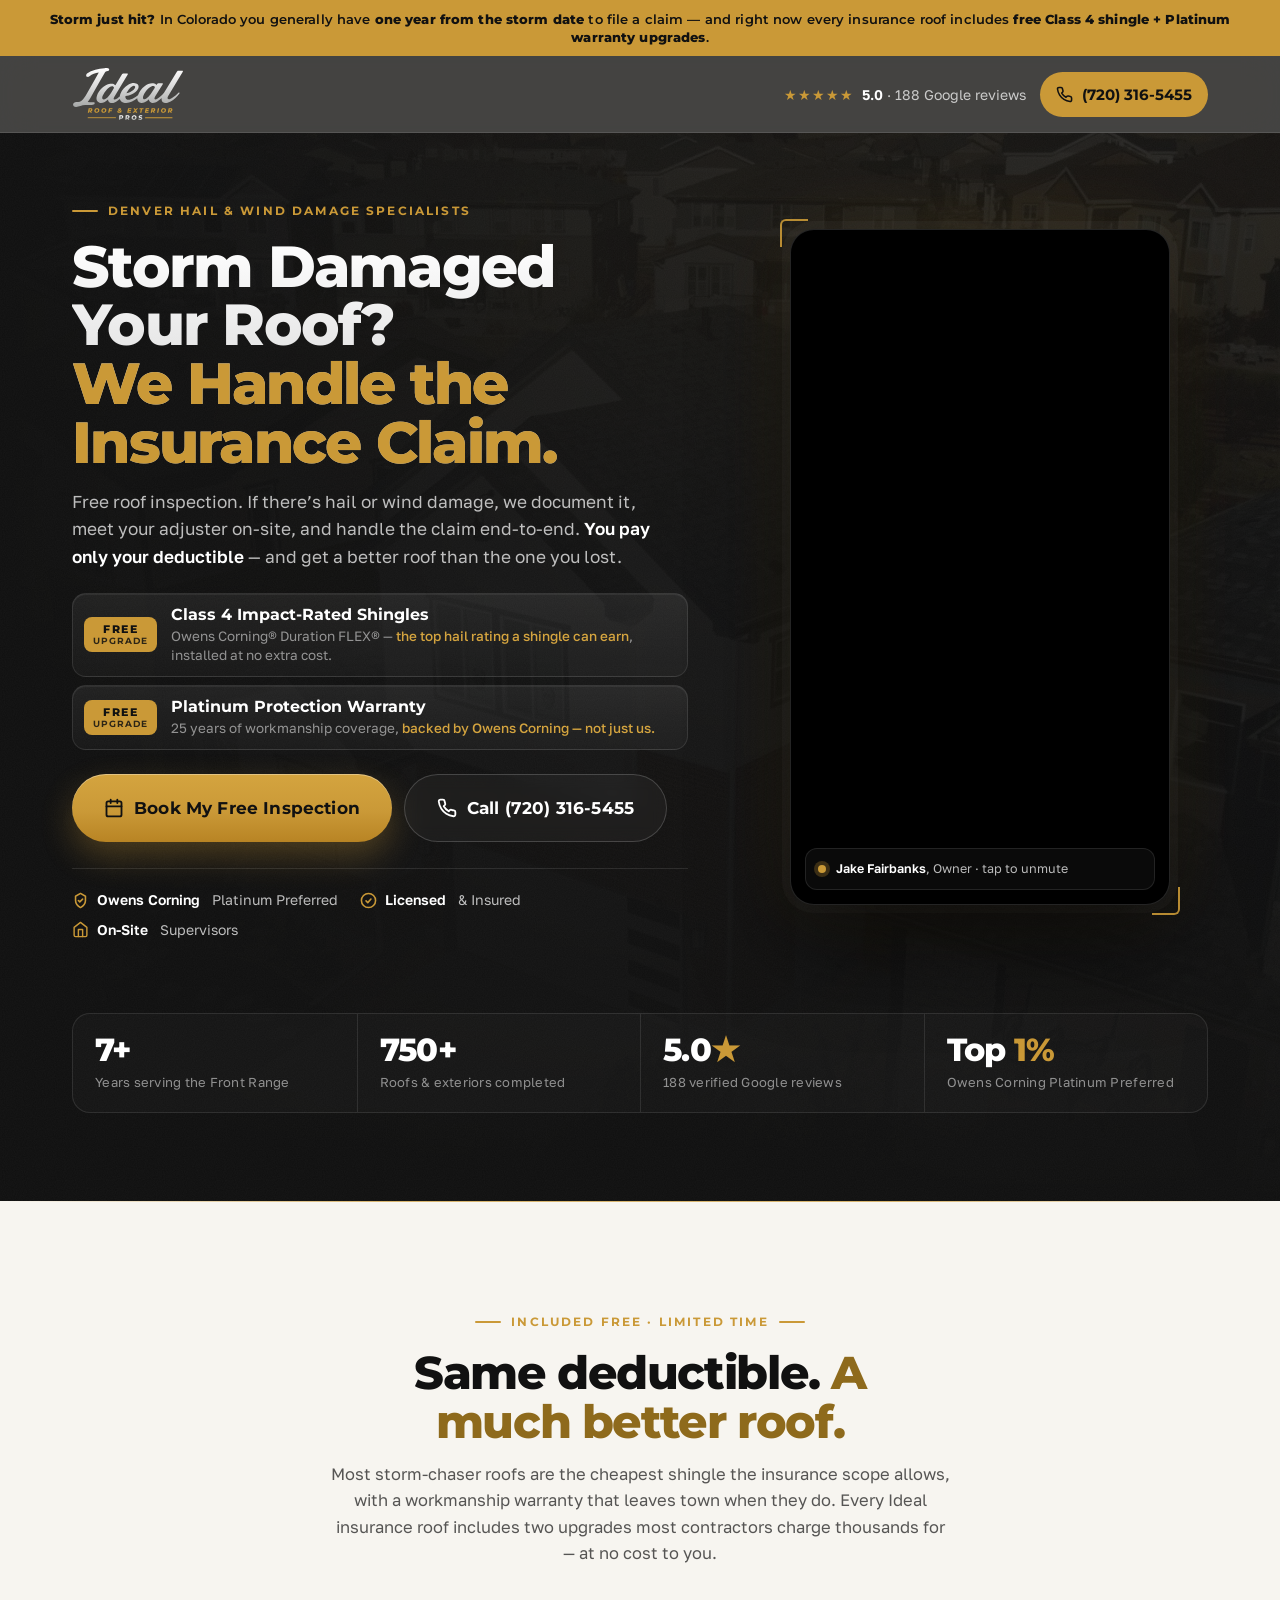
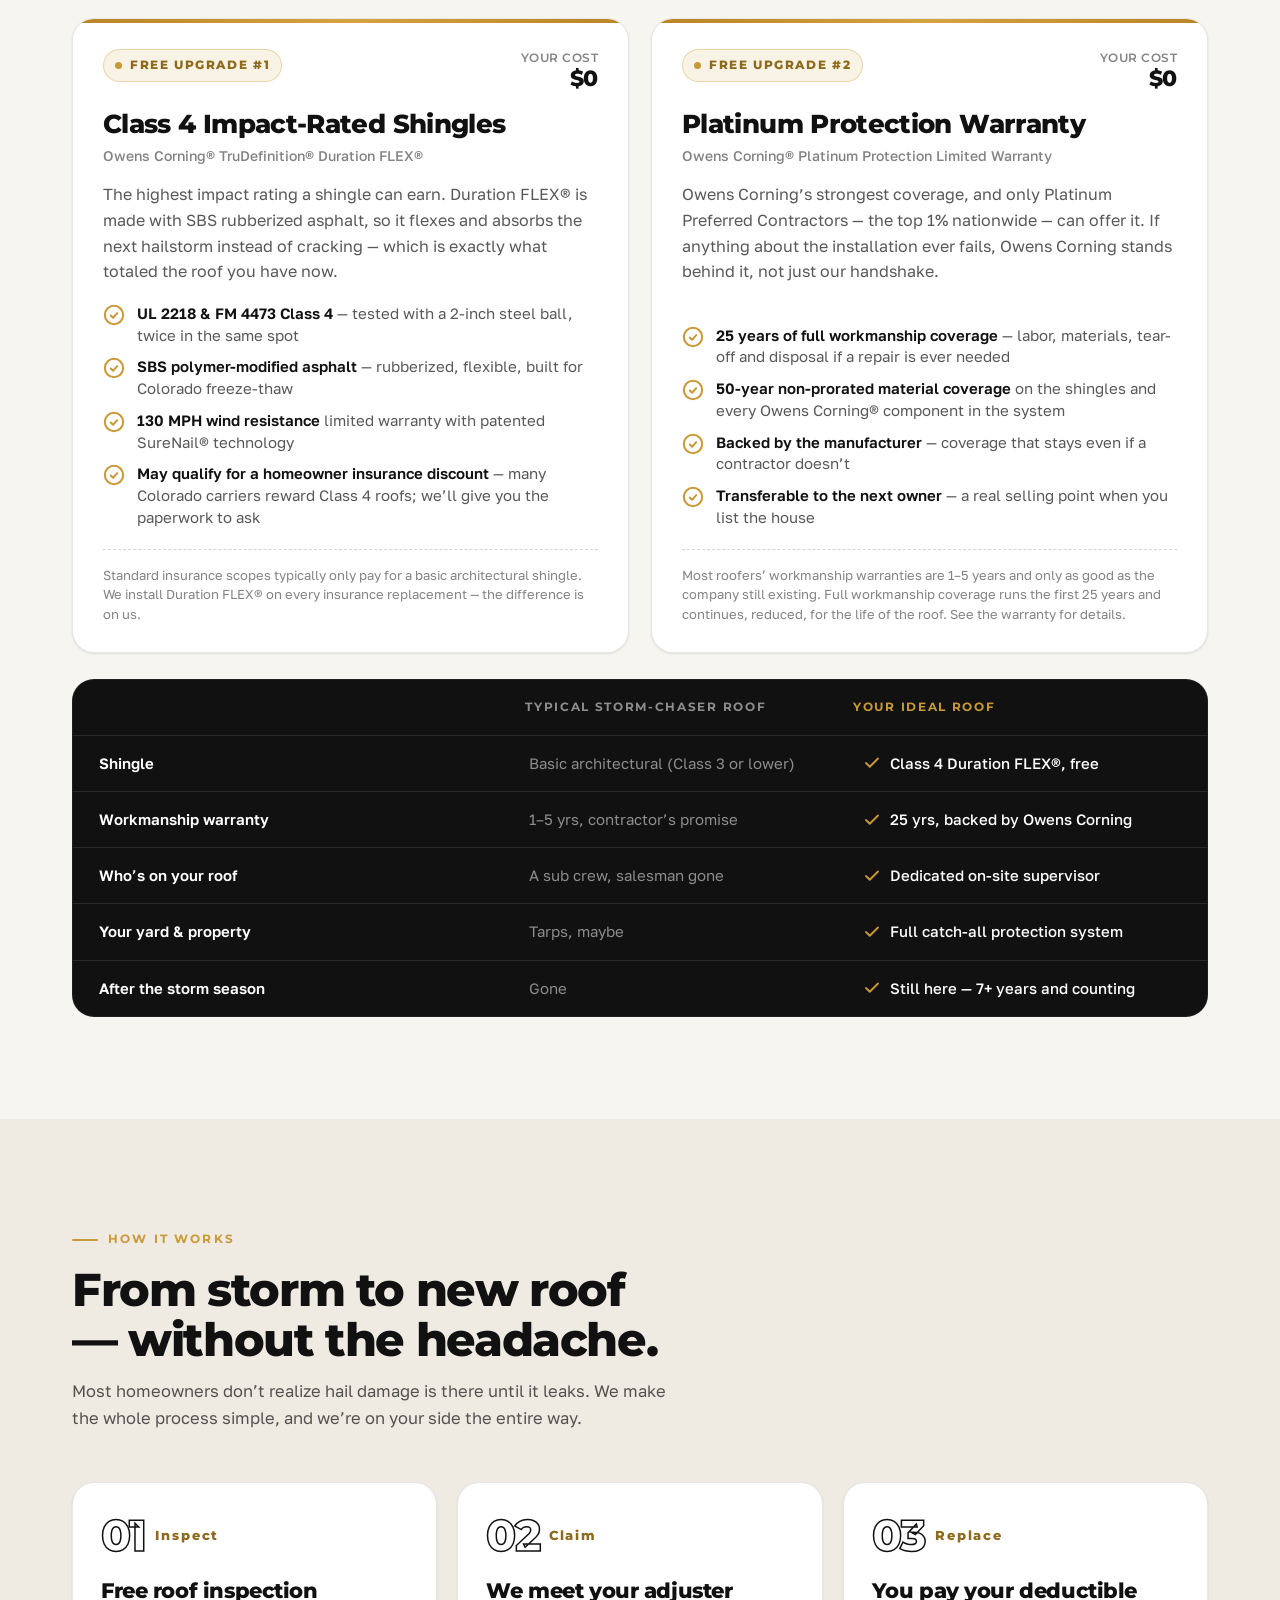
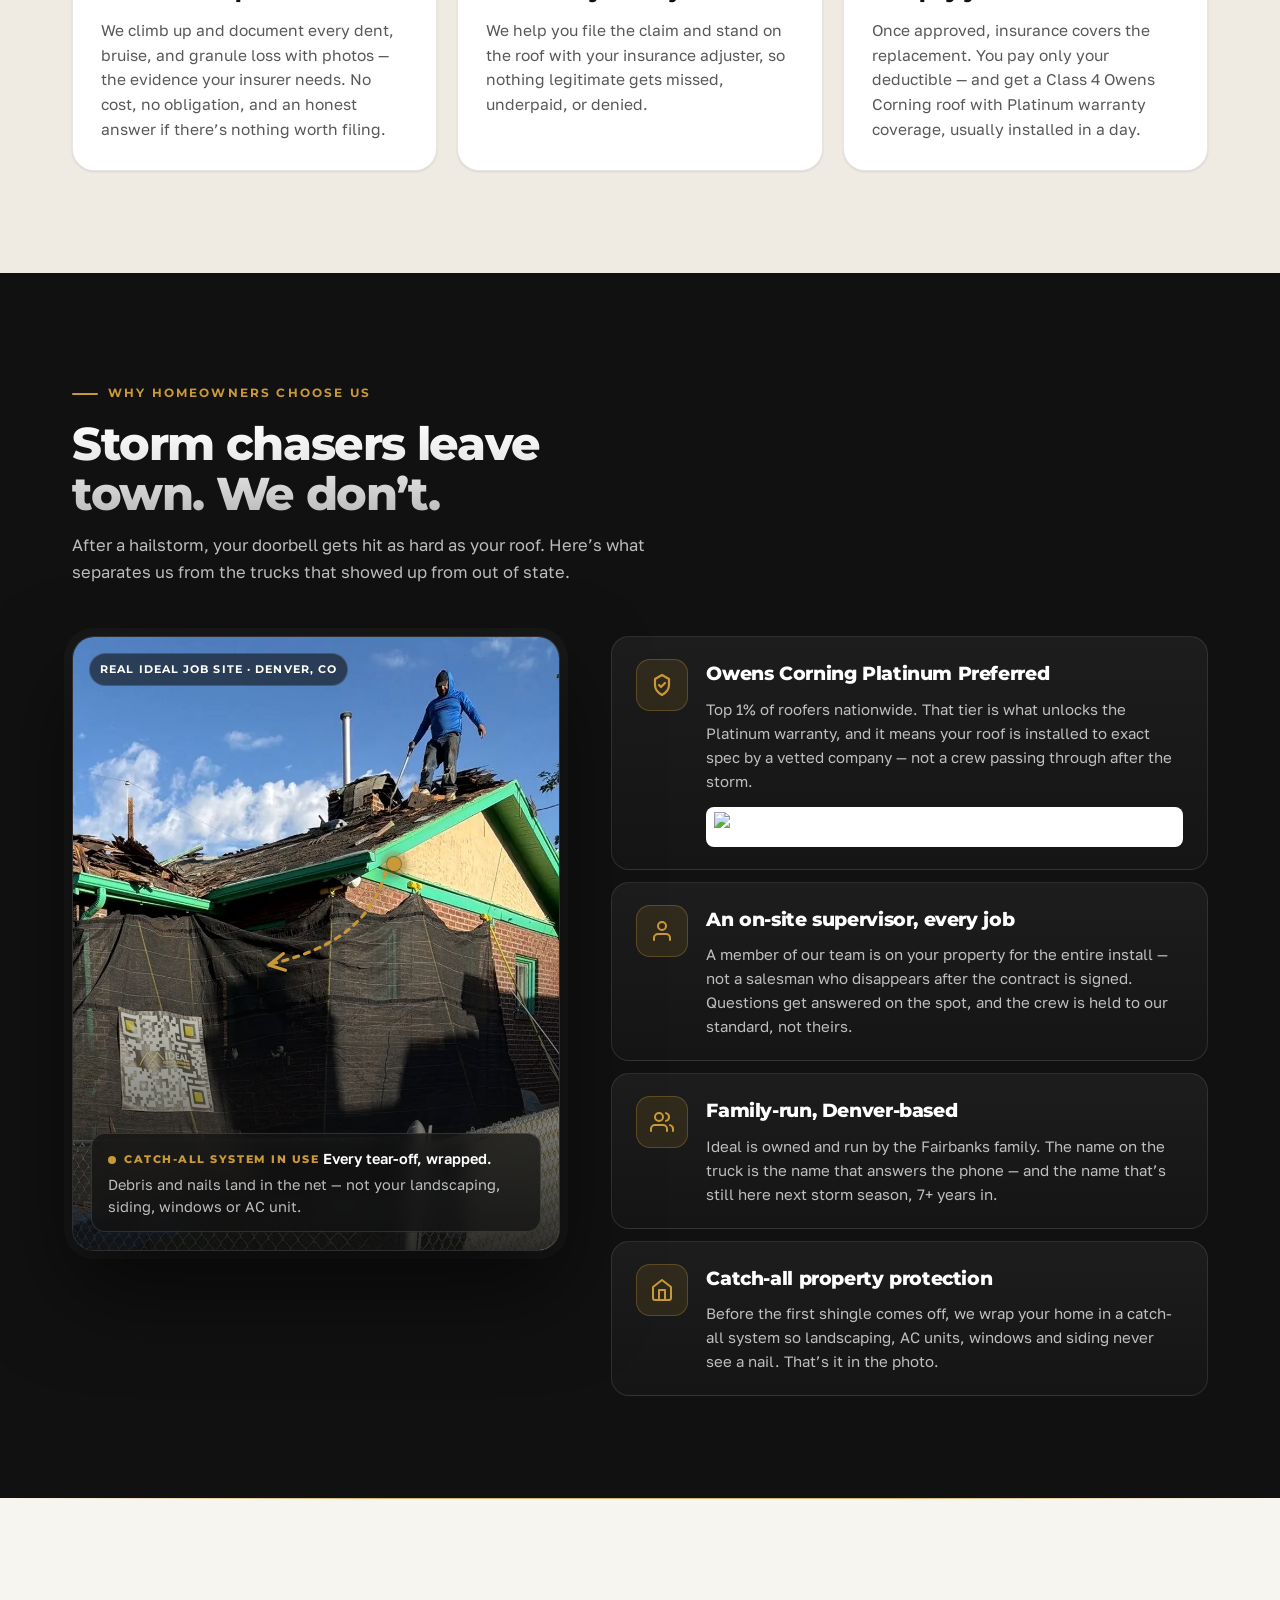
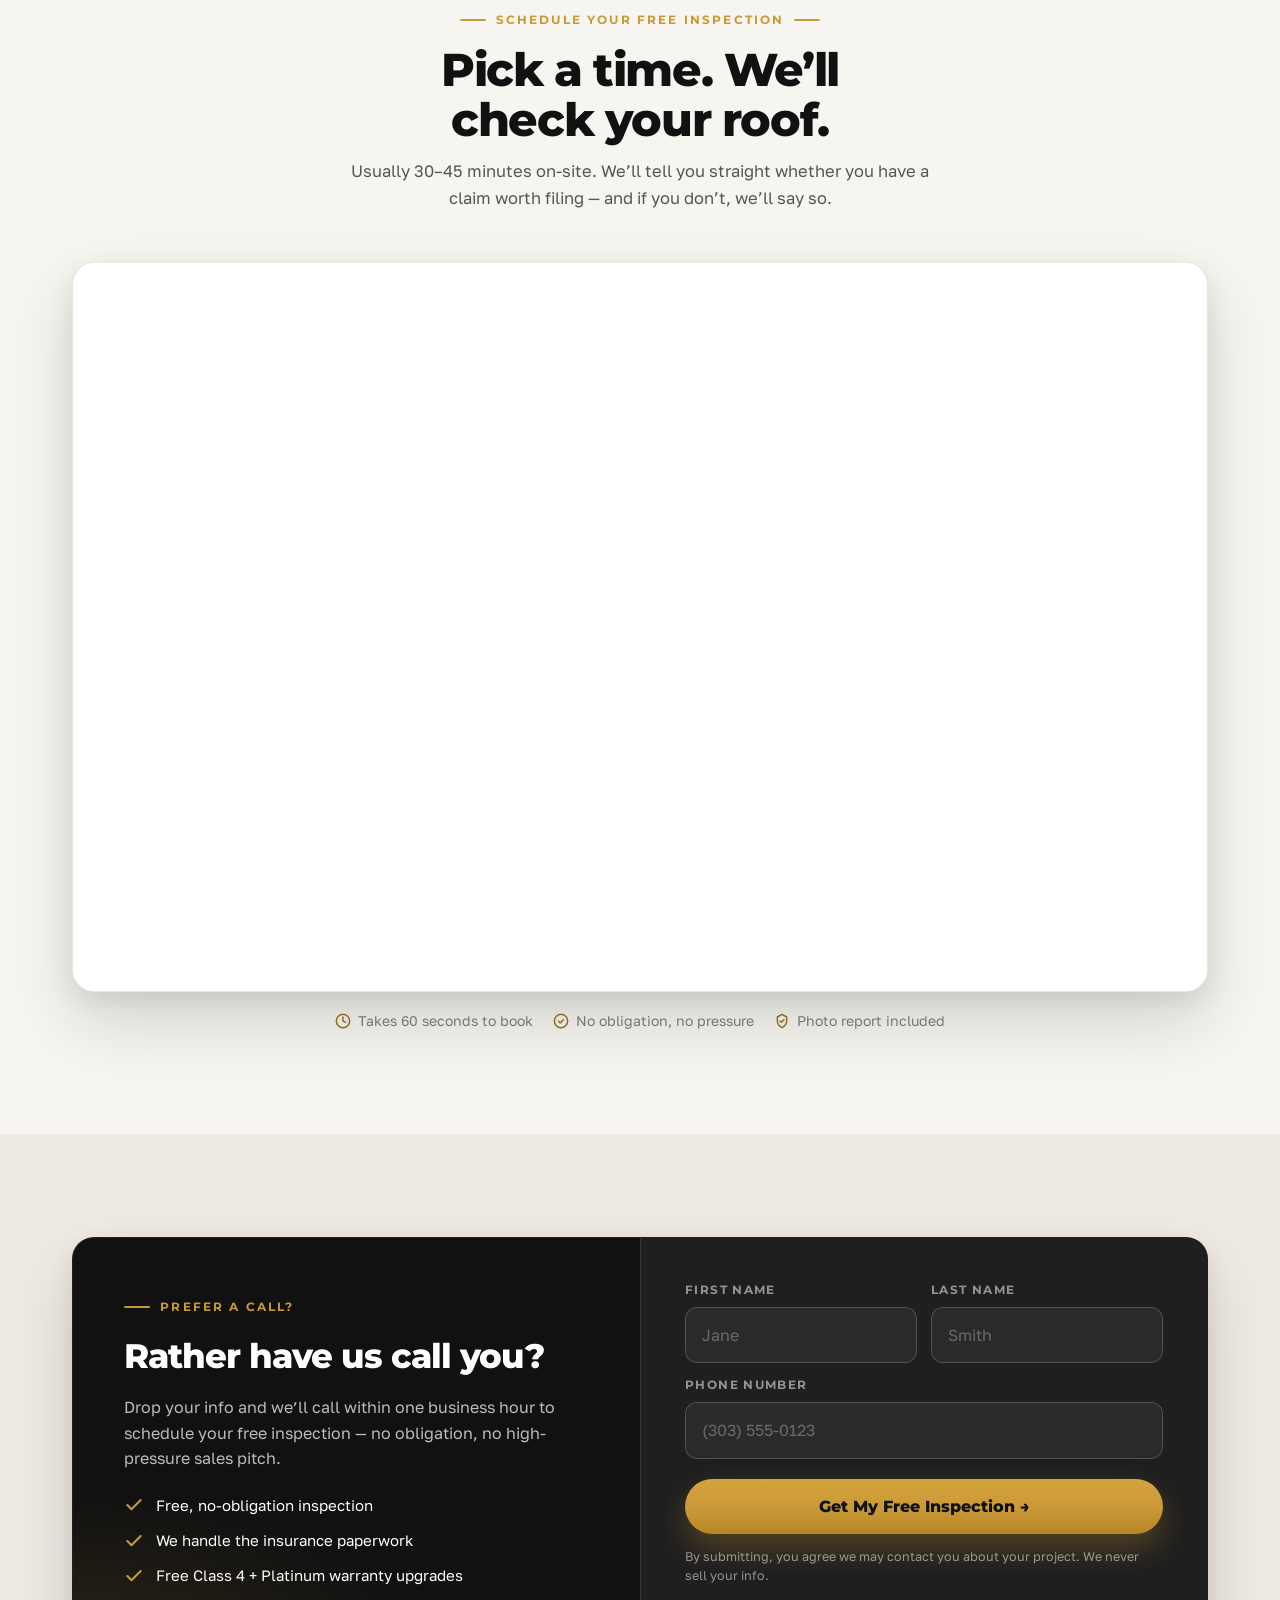
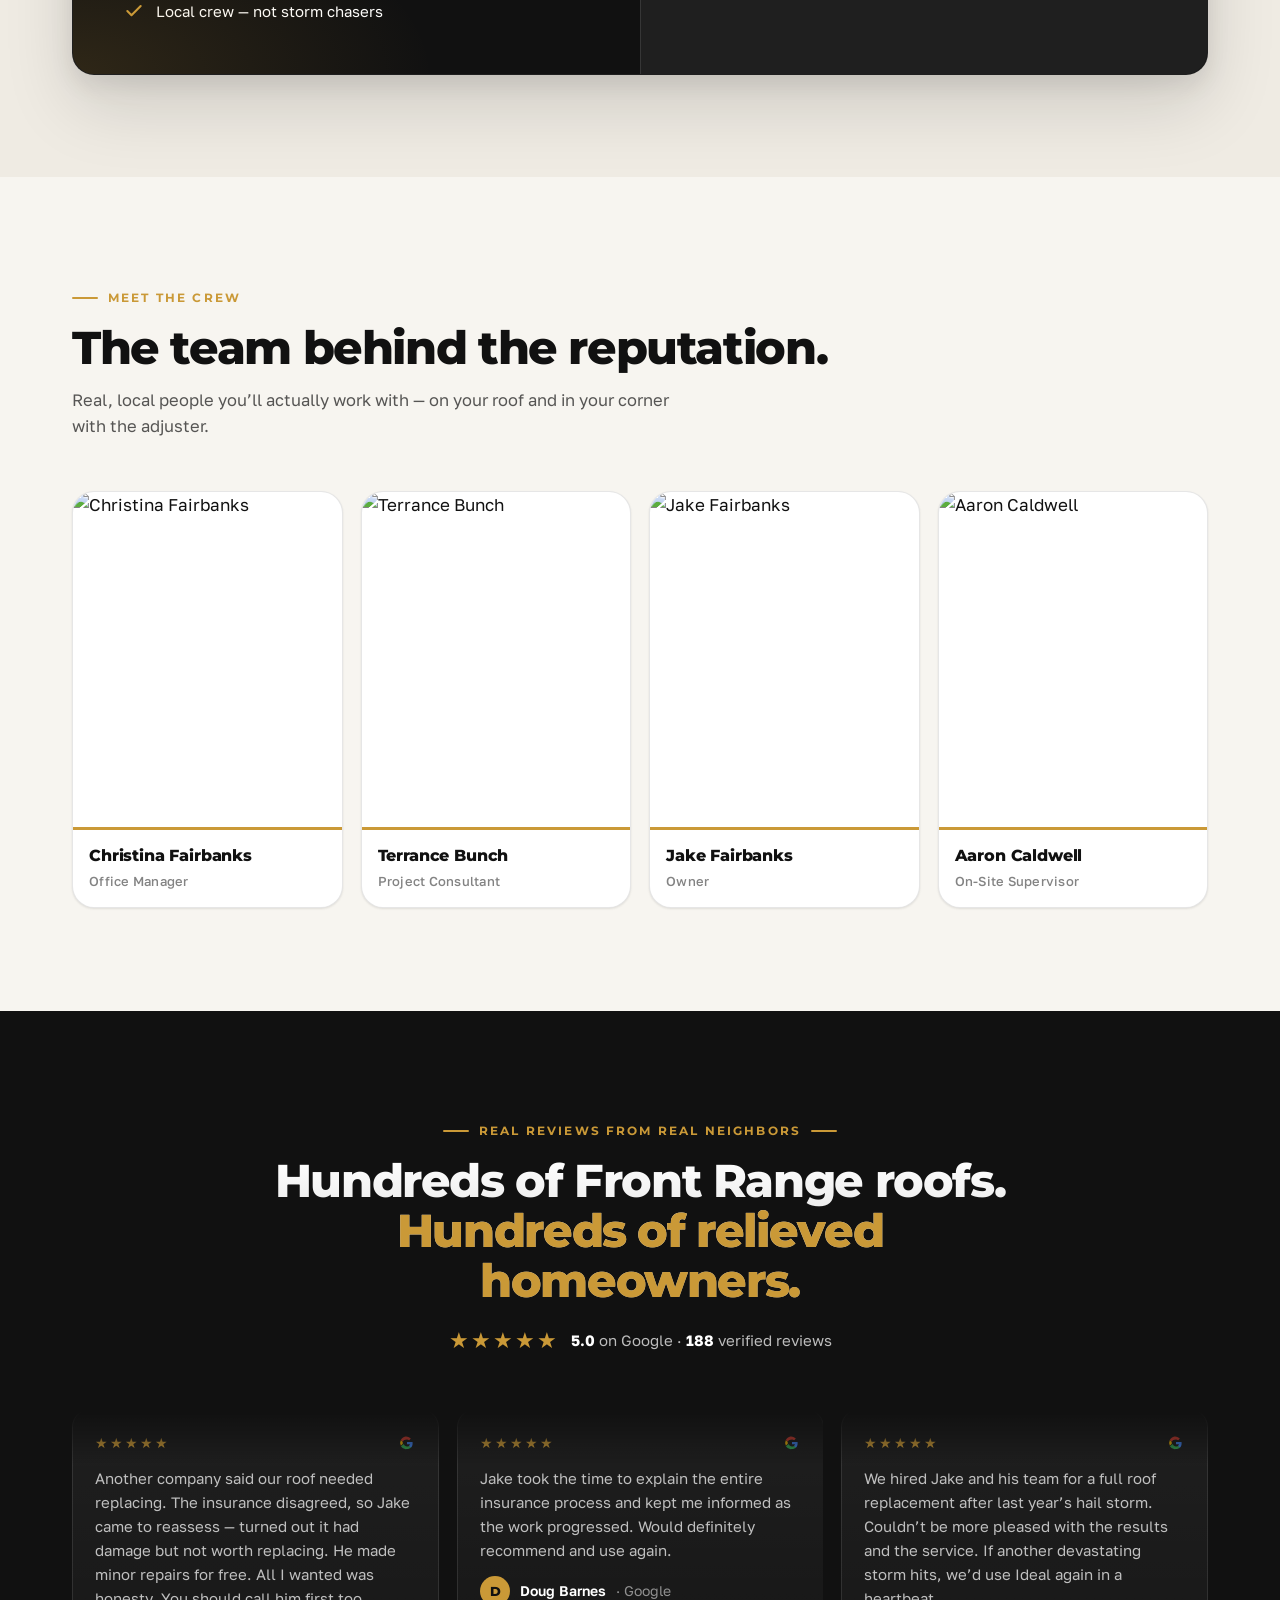
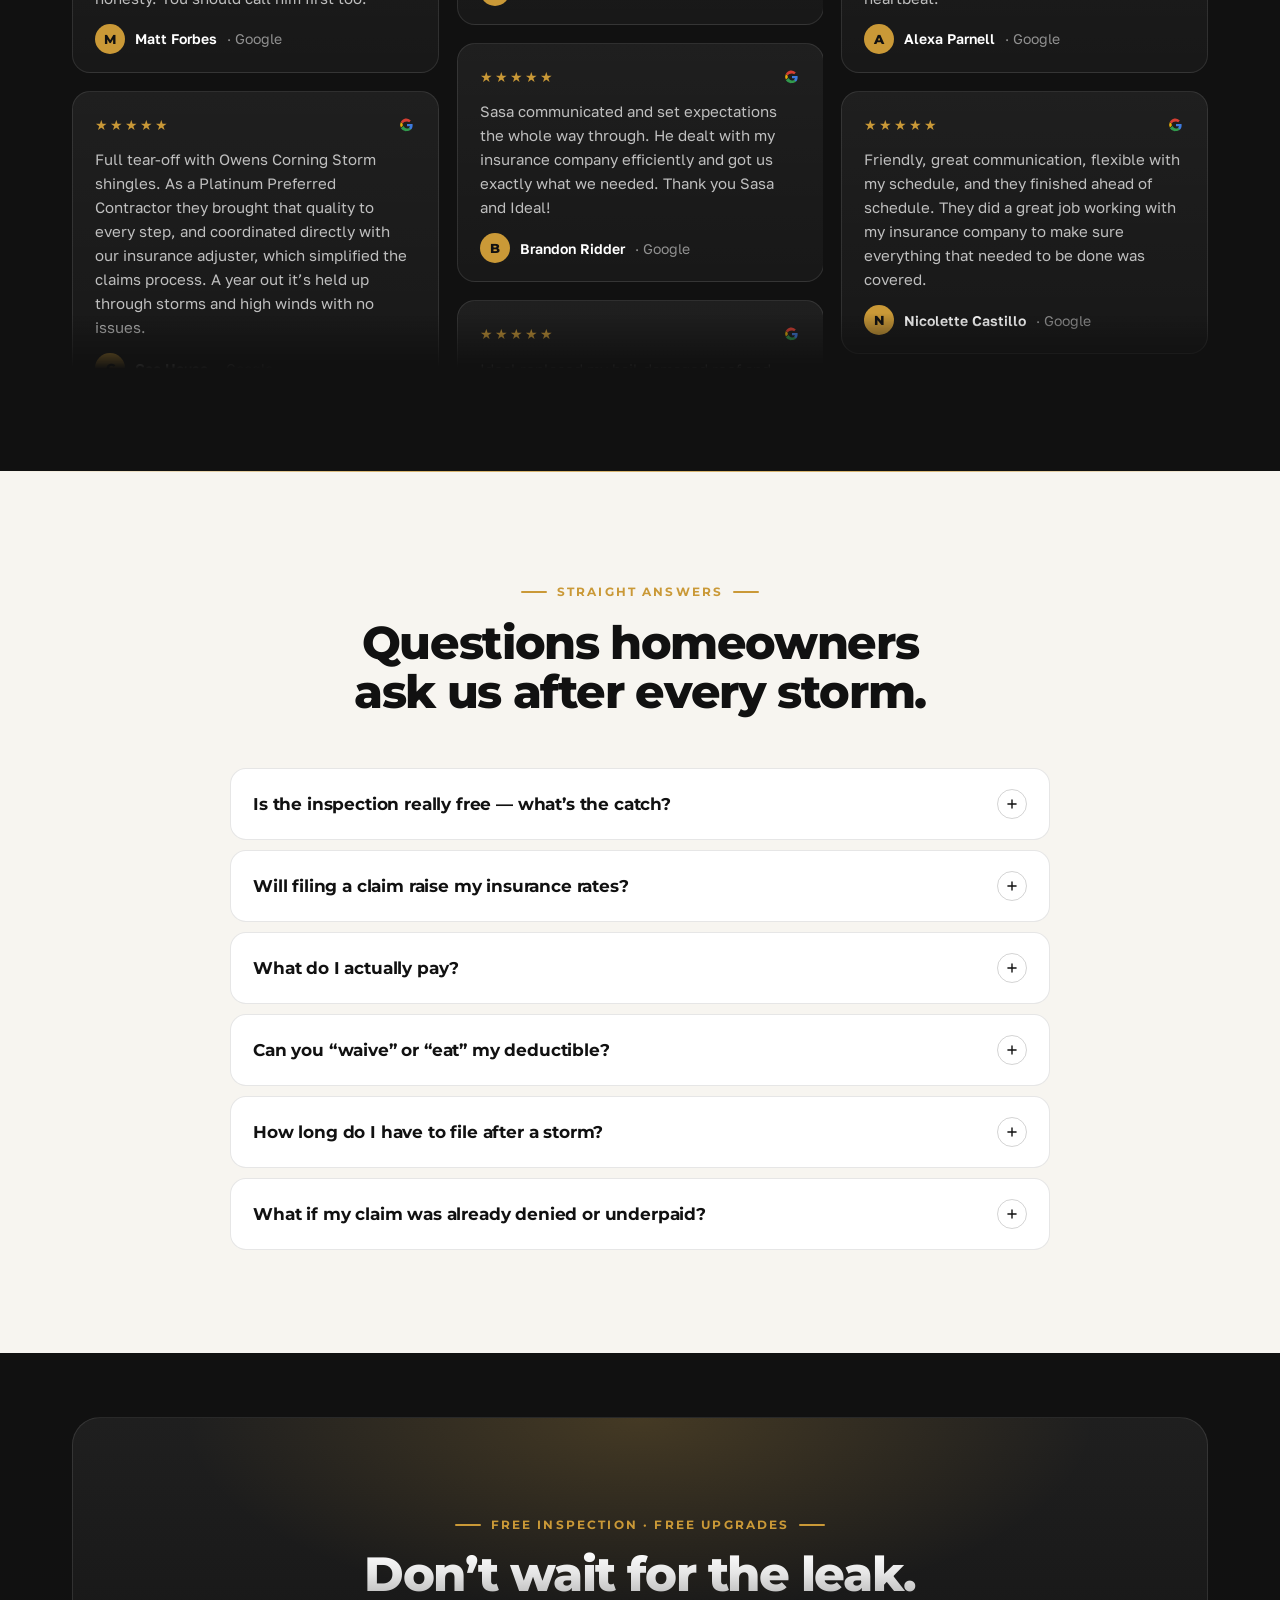
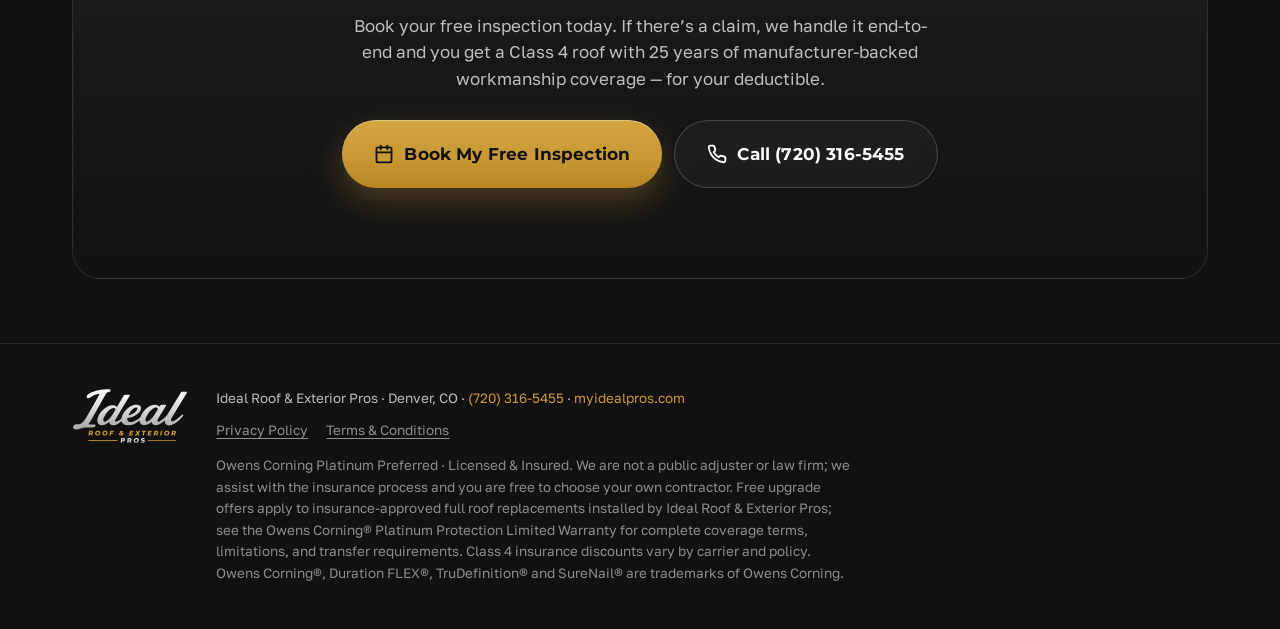
==== index.html @ 34819a11 "Revamp 'Why homeowners choose us': annotated catch-all job-site photo + Platinum / on-site superviso" ====
<!DOCTYPE html>
<html lang="en">
<head>
<meta charset="UTF-8">
<meta name="viewport" content="width=device-width, initial-scale=1.0, viewport-fit=cover">
<meta name="robots" content="noindex, nofollow">
<title>Denver Hail &amp; Storm Damage Roof Repair — Free Inspection | Ideal Roof &amp; Exterior Pros</title>
<meta name="description" content="Hail or wind damage in Denver? Free roof inspection. We handle your insurance claim end-to-end — you pay only your deductible. Free Class 4 shingle + Platinum warranty upgrades. Owens Corning Platinum Preferred. Book online.">
<meta name="theme-color" content="#111111">
<link rel="icon" href="data:image/svg+xml,%3Csvg xmlns='http://www.w3.org/2000/svg' viewBox='0 0 64 64'%3E%3Crect width='64' height='64' rx='14' fill='%23111'/%3E%3Cpath d='M14 36 32 20l18 16' fill='none' stroke='%23CA9937' stroke-width='6' stroke-linecap='round' stroke-linejoin='round'/%3E%3C/svg%3E">
<!--
  Generated by build.js — edit build.js / assets/*, then run:  node build.js
  Pass ?v=hail | wind | deductible | storm-just-hit | denied to swap the hero copy.
  Conversion events: Lead (form), Schedule (Calendly), Contact (tap-to-call).
-->
<link rel="preconnect" href="https://fonts.googleapis.com">
<link rel="preconnect" href="https://fonts.gstatic.com" crossorigin>
<link href="https://fonts.googleapis.com/css2?family=Montserrat:wght@700;800&family=Golos+Text:wght@400;500;600&display=swap" rel="stylesheet">
<link rel="preload" as="image" href="/assets/hero.webp" type="image/webp">
<link rel="stylesheet" href="/assets/site.css">
<link href="https://assets.calendly.com/assets/external/widget.css" rel="stylesheet">

<!-- Meta Pixel -->
<script>
!function(f,b,e,v,n,t,s){if(f.fbq)return;n=f.fbq=function(){n.callMethod?
n.callMethod.apply(n,arguments):n.queue.push(arguments)};if(!f._fbq)f._fbq=n;
n.push=n;n.loaded=!0;n.version='2.0';n.queue=[];t=b.createElement(e);t.async=!0;
t.src=v;s=b.getElementsByTagName(e)[0];s.parentNode.insertBefore(t,s)}(window,
document,'script','https://connect.facebook.net/en_US/fbevents.js');
fbq('init', '548401943404976');
fbq('track', 'PageView');
</script>
<noscript><img height="1" width="1" style="display:none" src="https://www.facebook.com/tr?id=548401943404976&ev=PageView&noscript=1" alt=""></noscript>
</head>
<body>


<div class="urgency-band">
  <span class="long"><strong>Storm just hit?</strong> In Colorado you generally have <strong>one year from the storm date</strong> to file a claim — and right now every insurance roof includes <strong>free Class&nbsp;4 shingle + Platinum warranty upgrades</strong>.</span>
  <span class="short"><strong>Limited time:</strong> free Class&nbsp;4 shingle + Platinum warranty upgrades on every insurance roof.</span>
</div>

<header class="topbar">
  <div class="container topbar-inner">
    <a href="#" class="logo" aria-label="Ideal Roof & Exterior Pros">
      <img src="/assets/logo-light.svg" alt="Ideal Roof & Exterior Pros" width="190" height="92">
    </a>
    <div class="topbar-right">
      <a class="topbar-rating" href="https://www.google.com/maps?cid=1632221881571773114" target="_blank" rel="noopener noreferrer">
        <span class="stars" aria-hidden="true">★★★★★</span>
        <span><strong>5.0</strong> · 188 Google reviews</span>
      </a>
      <a href="tel:+17203165455" class="header-call" data-event="Contact">
        <svg viewBox="0 0 24 24" fill="none" stroke="currentColor" stroke-width="2.2" stroke-linecap="round" stroke-linejoin="round" aria-hidden="true"><path d="M22 16.92v3a2 2 0 0 1-2.18 2 19.79 19.79 0 0 1-8.63-3.07 19.5 19.5 0 0 1-6-6 19.79 19.79 0 0 1-3.07-8.67A2 2 0 0 1 4.11 2h3a2 2 0 0 1 2 1.72 12.84 12.84 0 0 0 .7 2.81 2 2 0 0 1-.45 2.11L8.09 9.91a16 16 0 0 0 6 6l1.27-1.27a2 2 0 0 1 2.11-.45 12.84 12.84 0 0 0 2.81.7A2 2 0 0 1 22 16.92z"/></svg>
        <span class="label-short">Call</span>
        <span class="label-long">(720) 316-5455</span>
      </a>
    </div>
  </div>
</header>

<section class="hero">
  <div class="hero-bg" aria-hidden="true"></div>
  <div class="hero-grain" aria-hidden="true"></div>
  <div class="container">
    <div class="hero-grid">
      <div class="hero-copy">
        <div class="eyebrow">Denver hail &amp; wind damage specialists</div>
        <h1 class="hero-headline silver-text" id="hero-headline">Storm Damaged Your Roof? <span class="accent">We Handle the Insurance Claim.</span></h1>
        <p class="hero-sub" id="hero-sub">Free roof inspection. If there’s hail or wind damage, we document it, meet your adjuster on-site, and handle the claim end-to-end. <strong>You pay only your deductible</strong> — and get a better roof than the one you lost.</p>

        <div class="offer-stack" aria-label="Included free with every insurance roof replacement">
          <a href="#offers" class="offer-pill">
            <span class="tag">FREE<small>UPGRADE</small></span>
            <span>
              <span class="t">Class 4 Impact-Rated Shingles</span>
              <span class="d">Owens Corning® Duration FLEX® — <em>the top hail rating a shingle can earn</em>, installed at no extra cost.</span>
            </span>
          </a>
          <a href="#offers" class="offer-pill">
            <span class="tag">FREE<small>UPGRADE</small></span>
            <span>
              <span class="t">Platinum Protection Warranty</span>
              <span class="d">25 years of workmanship coverage, <em>backed by Owens Corning — not just us.</em></span>
            </span>
          </a>
        </div>

        <div class="hero-actions">
          <div class="cta-row">
            <a href="#book" class="btn btn-primary btn-lg"><svg viewBox="0 0 24 24" fill="none" stroke="currentColor" stroke-width="2.2" stroke-linecap="round" stroke-linejoin="round" aria-hidden="true"><rect x="3" y="4" width="18" height="18" rx="2" ry="2"/><line x1="16" y1="2" x2="16" y2="6"/><line x1="8" y1="2" x2="8" y2="6"/><line x1="3" y1="10" x2="21" y2="10"/></svg> Book My Free Inspection</a>
            <a href="tel:+17203165455" class="btn btn-ghost btn-lg" data-event="Contact"><svg viewBox="0 0 24 24" fill="none" stroke="currentColor" stroke-width="2.2" stroke-linecap="round" stroke-linejoin="round" aria-hidden="true"><path d="M22 16.92v3a2 2 0 0 1-2.18 2 19.79 19.79 0 0 1-8.63-3.07 19.5 19.5 0 0 1-6-6 19.79 19.79 0 0 1-3.07-8.67A2 2 0 0 1 4.11 2h3a2 2 0 0 1 2 1.72 12.84 12.84 0 0 0 .7 2.81 2 2 0 0 1-.45 2.11L8.09 9.91a16 16 0 0 0 6 6l1.27-1.27a2 2 0 0 1 2.11-.45 12.84 12.84 0 0 0 2.81.7A2 2 0 0 1 22 16.92z"/></svg> Call (720) 316-5455</a>
          </div>
          <div class="trust-strip">
            <span class="trust-item"><svg viewBox="0 0 24 24" fill="none" stroke="currentColor" stroke-width="2.2" stroke-linecap="round" stroke-linejoin="round" aria-hidden="true"><path d="M12 2l7 4v6c0 5-3.5 8-7 10-3.5-2-7-5-7-10V6z"/><path d="M9 12l2 2 4-4"/></svg><strong>Owens Corning</strong>&nbsp;Platinum Preferred</span>
            <span class="trust-item"><svg viewBox="0 0 24 24" fill="none" stroke="currentColor" stroke-width="2.2" stroke-linecap="round" stroke-linejoin="round" aria-hidden="true"><circle cx="12" cy="12" r="10"/><path d="M8.5 12.5l2.5 2.5 4.5-5"/></svg><strong>Licensed</strong>&nbsp;&amp; Insured</span>
            <span class="trust-item"><svg viewBox="0 0 24 24" fill="none" stroke="currentColor" stroke-width="2" stroke-linecap="round" stroke-linejoin="round" aria-hidden="true"><path d="M3 9l9-7 9 7v11a2 2 0 0 1-2 2H5a2 2 0 0 1-2-2z"/><path d="M9 22V12h6v10"/></svg><strong>On-Site</strong>&nbsp;Supervisors</span>
          </div>
        </div>
      </div>

      <div class="hero-video">
        <span class="hero-corner tl" aria-hidden="true"></span>
        <div class="video-frame">
          <iframe src="https://player.vimeo.com/video/1197583544?autoplay=1&loop=1&muted=1&autopause=0&app_id=58479" allow="autoplay; fullscreen; picture-in-picture; clipboard-write; encrypted-media" referrerpolicy="strict-origin-when-cross-origin" loading="lazy" title="Storm damage experts — Ideal Roof & Exterior Pros"></iframe>
          <div class="video-caption"><span class="dot"></span><span><strong>Jake Fairbanks</strong>, Owner · tap to unmute</span></div>
        </div>
        <span class="hero-corner br" aria-hidden="true"></span>
      </div>
    </div>

    <div class="stats-ribbon" aria-label="By the numbers">
      <div class="stat"><div class="n">7+</div><div class="l">Years serving the Front Range</div></div>
      <div class="stat"><div class="n">750+</div><div class="l">Roofs &amp; exteriors completed</div></div>
      <div class="stat"><div class="n">5.0<span class="u">★</span></div><div class="l">188 verified Google reviews</div></div>
      <div class="stat"><div class="n">Top <span class="u">1%</span></div><div class="l">Owens Corning Platinum Preferred</div></div>
    </div>
  </div>
</section>
<div class="hairline" aria-hidden="true"></div>

<section class="section offers" id="offers">
  <div class="container">
    <div class="section-head center">
      <div class="eyebrow center reveal">Included free · limited time</div>
      <h2 class="section-title reveal">Same deductible. <span class="gold-text-dark">A much better roof.</span></h2>
      <p class="section-sub reveal">Most storm-chaser roofs are the cheapest shingle the insurance scope allows, with a workmanship warranty that leaves town when they do. Every Ideal insurance roof includes two upgrades most contractors charge thousands for — at no cost to you.</p>
    </div>

    <div class="offers-grid">
      <article class="offer-card reveal">
        <div class="offer-top">
          <span class="offer-badge">Free upgrade #1</span>
          <div class="offer-value"><span class="was">Your cost</span><span class="now">$0</span></div>
        </div>
        <h3>Class 4 Impact-Rated Shingles</h3>
        <div class="brand-line">Owens Corning® TruDefinition® Duration FLEX®</div>
        <p class="lede">The highest impact rating a shingle can earn. Duration FLEX® is made with SBS rubberized asphalt, so it flexes and absorbs the next hailstorm instead of cracking — which is exactly what totaled the roof you have now.</p>
        <ul class="spec-list">
          <li><svg viewBox="0 0 24 24" fill="none" stroke="currentColor" stroke-width="2.2" stroke-linecap="round" stroke-linejoin="round" aria-hidden="true"><circle cx="12" cy="12" r="10"/><path d="M8.5 12.5l2.5 2.5 4.5-5"/></svg><div><strong>UL 2218 &amp; FM 4473 Class 4</strong> <span>— tested with a 2-inch steel ball, twice in the same spot</span></div></li>
          <li><svg viewBox="0 0 24 24" fill="none" stroke="currentColor" stroke-width="2.2" stroke-linecap="round" stroke-linejoin="round" aria-hidden="true"><circle cx="12" cy="12" r="10"/><path d="M8.5 12.5l2.5 2.5 4.5-5"/></svg><div><strong>SBS polymer-modified asphalt</strong> <span>— rubberized, flexible, built for Colorado freeze-thaw</span></div></li>
          <li><svg viewBox="0 0 24 24" fill="none" stroke="currentColor" stroke-width="2.2" stroke-linecap="round" stroke-linejoin="round" aria-hidden="true"><circle cx="12" cy="12" r="10"/><path d="M8.5 12.5l2.5 2.5 4.5-5"/></svg><div><strong>130 MPH wind resistance</strong> <span>limited warranty with patented SureNail® technology</span></div></li>
          <li><svg viewBox="0 0 24 24" fill="none" stroke="currentColor" stroke-width="2.2" stroke-linecap="round" stroke-linejoin="round" aria-hidden="true"><circle cx="12" cy="12" r="10"/><path d="M8.5 12.5l2.5 2.5 4.5-5"/></svg><div><strong>May qualify for a homeowner insurance discount</strong> <span>— many Colorado carriers reward Class 4 roofs; we’ll give you the paperwork to ask</span></div></li>
        </ul>
        <div class="offer-foot">Standard insurance scopes typically only pay for a basic architectural shingle. We install Duration FLEX® on every insurance replacement — the difference is on us.</div>
      </article>

      <article class="offer-card reveal">
        <div class="offer-top">
          <span class="offer-badge">Free upgrade #2</span>
          <div class="offer-value"><span class="was">Your cost</span><span class="now">$0</span></div>
        </div>
        <h3>Platinum Protection Warranty</h3>
        <div class="brand-line">Owens Corning® Platinum Protection Limited Warranty</div>
        <p class="lede">Owens Corning’s strongest coverage, and only Platinum Preferred Contractors — the top 1% nationwide — can offer it. If anything about the installation ever fails, Owens Corning stands behind it, not just our handshake.</p>
        <ul class="spec-list">
          <li><svg viewBox="0 0 24 24" fill="none" stroke="currentColor" stroke-width="2.2" stroke-linecap="round" stroke-linejoin="round" aria-hidden="true"><circle cx="12" cy="12" r="10"/><path d="M8.5 12.5l2.5 2.5 4.5-5"/></svg><div><strong>25 years of full workmanship coverage</strong> <span>— labor, materials, tear-off and disposal if a repair is ever needed</span></div></li>
          <li><svg viewBox="0 0 24 24" fill="none" stroke="currentColor" stroke-width="2.2" stroke-linecap="round" stroke-linejoin="round" aria-hidden="true"><circle cx="12" cy="12" r="10"/><path d="M8.5 12.5l2.5 2.5 4.5-5"/></svg><div><strong>50-year non-prorated material coverage</strong> <span>on the shingles and every Owens Corning® component in the system</span></div></li>
          <li><svg viewBox="0 0 24 24" fill="none" stroke="currentColor" stroke-width="2.2" stroke-linecap="round" stroke-linejoin="round" aria-hidden="true"><circle cx="12" cy="12" r="10"/><path d="M8.5 12.5l2.5 2.5 4.5-5"/></svg><div><strong>Backed by the manufacturer</strong> <span>— coverage that stays even if a contractor doesn’t</span></div></li>
          <li><svg viewBox="0 0 24 24" fill="none" stroke="currentColor" stroke-width="2.2" stroke-linecap="round" stroke-linejoin="round" aria-hidden="true"><circle cx="12" cy="12" r="10"/><path d="M8.5 12.5l2.5 2.5 4.5-5"/></svg><div><strong>Transferable to the next owner</strong> <span>— a real selling point when you list the house</span></div></li>
        </ul>
        <div class="offer-foot">Most roofers’ workmanship warranties are 1–5 years and only as good as the company still existing. Full workmanship coverage runs the first 25 years and continues, reduced, for the life of the roof. See the warranty for details.</div>
      </article>
    </div>

    <div class="compare reveal" aria-label="How an Ideal roof compares">
      <div class="compare-head"><span></span><span>Typical storm-chaser roof</span><span class="us">Your Ideal roof</span></div>
      <div class="compare-row"><span class="k">Shingle</span><span class="them">Basic architectural (Class 3 or lower)</span><span class="us"><svg viewBox="0 0 24 24" fill="none" stroke="currentColor" stroke-width="2.5" stroke-linecap="round" stroke-linejoin="round" aria-hidden="true"><polyline points="20 6 9 17 4 12"/></svg>Class 4 Duration FLEX®, free</span></div>
      <div class="compare-row"><span class="k">Workmanship warranty</span><span class="them">1–5 yrs, contractor’s promise</span><span class="us"><svg viewBox="0 0 24 24" fill="none" stroke="currentColor" stroke-width="2.5" stroke-linecap="round" stroke-linejoin="round" aria-hidden="true"><polyline points="20 6 9 17 4 12"/></svg>25 yrs, backed by Owens Corning</span></div>
      <div class="compare-row"><span class="k">Who’s on your roof</span><span class="them">A sub crew, salesman gone</span><span class="us"><svg viewBox="0 0 24 24" fill="none" stroke="currentColor" stroke-width="2.5" stroke-linecap="round" stroke-linejoin="round" aria-hidden="true"><polyline points="20 6 9 17 4 12"/></svg>Dedicated on-site supervisor</span></div>
      <div class="compare-row"><span class="k">Your yard &amp; property</span><span class="them">Tarps, maybe</span><span class="us"><svg viewBox="0 0 24 24" fill="none" stroke="currentColor" stroke-width="2.5" stroke-linecap="round" stroke-linejoin="round" aria-hidden="true"><polyline points="20 6 9 17 4 12"/></svg>Full catch-all protection system</span></div>
      <div class="compare-row"><span class="k">After the storm season</span><span class="them">Gone</span><span class="us"><svg viewBox="0 0 24 24" fill="none" stroke="currentColor" stroke-width="2.5" stroke-linecap="round" stroke-linejoin="round" aria-hidden="true"><polyline points="20 6 9 17 4 12"/></svg>Still here — 7+ years and counting</span></div>
    </div>
  </div>
</section>

<section class="section on-paper-2">
  <div class="container">
    <div class="section-head">
      <div class="eyebrow reveal">How it works</div>
      <h2 class="section-title reveal">From storm to new roof — without the headache.</h2>
      <p class="section-sub reveal">Most homeowners don’t realize hail damage is there until it leaks. We make the whole process simple, and we’re on your side the entire way.</p>
    </div>
    <div class="steps-grid">
      <div class="step-card reveal">
        <div class="step-num"><span class="big">01</span> Inspect</div>
        <h3>Free roof inspection</h3>
        <p>We climb up and document every dent, bruise, and granule loss with photos — the evidence your insurer needs. No cost, no obligation, and an honest answer if there’s nothing worth filing.</p>
      </div>
      <div class="step-card reveal">
        <div class="step-num"><span class="big">02</span> Claim</div>
        <h3>We meet your adjuster</h3>
        <p>We help you file the claim and stand on the roof with your insurance adjuster, so nothing legitimate gets missed, underpaid, or denied.</p>
      </div>
      <div class="step-card reveal">
        <div class="step-num"><span class="big">03</span> Replace</div>
        <h3>You pay your deductible</h3>
        <p>Once approved, insurance covers the replacement. You pay only your deductible — and get a Class 4 Owens Corning roof with Platinum warranty coverage, usually installed in a day.</p>
      </div>
    </div>
  </div>
</section>

<section class="section on-dark why">
  <div class="container">
    <div class="section-head">
      <div class="eyebrow reveal">Why homeowners choose us</div>
      <h2 class="section-title reveal silver-text">Storm chasers leave town. We don’t.</h2>
      <p class="section-sub reveal">After a hailstorm, your doorbell gets hit as hard as your roof. Here’s what separates us from the trucks that showed up from out of state.</p>
    </div>

    <div class="why-grid">
      <figure class="why-photo reveal">
        <picture>
          <source srcset="/assets/catchall.webp" type="image/webp">
          <img src="/assets/catchall.jpg" alt="Ideal crew mid tear-off with the catch-all property protection system wrapped around the home" width="900" height="1135" loading="lazy">
        </picture>
        <div class="why-callout" aria-hidden="true">
          <svg class="why-arrow" viewBox="0 0 140 110" fill="none" stroke="currentColor" stroke-width="3" stroke-linecap="round" stroke-linejoin="round">
            <path d="M132 8 C 120 50, 90 80, 22 96" stroke-dasharray="5 6"/>
            <path d="M34 86 L 20 97 L 36 102"/>
          </svg>
          <span class="why-pin"></span>
        </div>
        <figcaption class="why-caption">
          <span class="why-caption-tag">Catch-all system in use</span>
          <strong>Every tear-off, wrapped.</strong> Debris and nails land in the net — not your landscaping, siding, windows or AC unit.
        </figcaption>
        <span class="why-photo-badge">Real Ideal job site · Denver, CO</span>
      </figure>

      <ul class="why-list">
        <li class="why-item reveal">
          <div class="why-icon"><svg viewBox="0 0 24 24" fill="none" stroke="currentColor" stroke-width="2.2" stroke-linecap="round" stroke-linejoin="round" aria-hidden="true"><path d="M12 2l7 4v6c0 5-3.5 8-7 10-3.5-2-7-5-7-10V6z"/><path d="M9 12l2 2 4-4"/></svg></div>
          <div class="why-body">
            <h3>Owens Corning Platinum Preferred</h3>
            <p>Top 1% of roofers nationwide. That tier is what unlocks the Platinum warranty, and it means your roof is installed to exact spec by a vetted company — not a crew passing through after the storm.</p>
            <img class="why-oc" loading="lazy" alt="Owens Corning Platinum Preferred Contractor" src="https://images.squarespace-cdn.com/content/5fc52c5a1452f90b7f00ebfd/6966c90d-cf61-4f78-84ff-a6263afd5912/PPC_0c100m81y4k_withPanther+copy.png?content-type=image%2Fpng">
          </div>
        </li>
        <li class="why-item reveal">
          <div class="why-icon"><svg viewBox="0 0 24 24" fill="none" stroke="currentColor" stroke-width="2" stroke-linecap="round" stroke-linejoin="round" aria-hidden="true"><path d="M20 21v-2a4 4 0 0 0-4-4H8a4 4 0 0 0-4 4v2"/><circle cx="12" cy="7" r="4"/></svg></div>
          <div class="why-body">
            <h3>An on-site supervisor, every job</h3>
            <p>A member of our team is on your property for the entire install — not a salesman who disappears after the contract is signed. Questions get answered on the spot, and the crew is held to our standard, not theirs.</p>
          </div>
        </li>
        <li class="why-item reveal">
          <div class="why-icon"><svg viewBox="0 0 24 24" fill="none" stroke="currentColor" stroke-width="2" stroke-linecap="round" stroke-linejoin="round" aria-hidden="true"><path d="M17 21v-2a4 4 0 0 0-4-4H5a4 4 0 0 0-4 4v2"/><circle cx="9" cy="7" r="4"/><path d="M23 21v-2a4 4 0 0 0-3-3.87"/><path d="M16 3.13a4 4 0 0 1 0 7.75"/></svg></div>
          <div class="why-body">
            <h3>Family-run, Denver-based</h3>
            <p>Ideal is owned and run by the Fairbanks family. The name on the truck is the name that answers the phone — and the name that’s still here next storm season, 7+ years in.</p>
          </div>
        </li>
        <li class="why-item reveal">
          <div class="why-icon"><svg viewBox="0 0 24 24" fill="none" stroke="currentColor" stroke-width="2" stroke-linecap="round" stroke-linejoin="round" aria-hidden="true"><path d="M3 9l9-7 9 7v11a2 2 0 0 1-2 2H5a2 2 0 0 1-2-2z"/><path d="M9 22V12h6v10"/></svg></div>
          <div class="why-body">
            <h3>Catch-all property protection</h3>
            <p>Before the first shingle comes off, we wrap your home in a catch-all system so landscaping, AC units, windows and siding never see a nail. That’s it in the photo.</p>
          </div>
        </li>
      </ul>
    </div>
  </div>
</section>
<div class="hairline" aria-hidden="true"></div>

<section class="section on-paper" id="book">
  <div class="container">
    <div class="section-head center">
      <div class="eyebrow center reveal">Schedule your free inspection</div>
      <h2 class="section-title reveal">Pick a time. We’ll check your roof.</h2>
      <p class="section-sub reveal">Usually 30–45 minutes on-site. We’ll tell you straight whether you have a claim worth filing — and if you don’t, we’ll say so.</p>
    </div>
    <div class="booking-card reveal">
      <div class="calendly-inline-widget" data-url="https://calendly.com/idealsalesteam/roof-property-inspection-hail-wind-insurance?hide_event_type_details=1&hide_gdpr_banner=1&primary_color=ca9937" style="min-width:320px;height:700px;"></div>
      <script type="text/javascript" src="https://assets.calendly.com/assets/external/widget.js" async></script>
    </div>
    <div class="book-note">
      <span><svg viewBox="0 0 24 24" fill="none" stroke="currentColor" stroke-width="2.2" stroke-linecap="round" stroke-linejoin="round" aria-hidden="true"><circle cx="12" cy="12" r="10"/><path d="M12 6v6l4 2"/></svg>Takes 60 seconds to book</span>
      <span><svg viewBox="0 0 24 24" fill="none" stroke="currentColor" stroke-width="2.2" stroke-linecap="round" stroke-linejoin="round" aria-hidden="true"><circle cx="12" cy="12" r="10"/><path d="M8.5 12.5l2.5 2.5 4.5-5"/></svg>No obligation, no pressure</span>
      <span><svg viewBox="0 0 24 24" fill="none" stroke="currentColor" stroke-width="2.2" stroke-linecap="round" stroke-linejoin="round" aria-hidden="true"><path d="M12 2l7 4v6c0 5-3.5 8-7 10-3.5-2-7-5-7-10V6z"/><path d="M9 12l2 2 4-4"/></svg>Photo report included</span>
    </div>
  </div>
</section>

<section class="section on-paper-2">
  <div class="container">
    <div class="form-card reveal">
      <div class="form-copy">
        <div class="eyebrow">Prefer a call?</div>
        <h2>Rather have us call you?</h2>
        <p>Drop your info and we’ll call within one business hour to schedule your free inspection — no obligation, no high-pressure sales pitch.</p>
        <ul>
          <li><svg viewBox="0 0 24 24" fill="none" stroke="currentColor" stroke-width="2.5" stroke-linecap="round" stroke-linejoin="round" aria-hidden="true"><polyline points="20 6 9 17 4 12"/></svg>Free, no-obligation inspection</li>
          <li><svg viewBox="0 0 24 24" fill="none" stroke="currentColor" stroke-width="2.5" stroke-linecap="round" stroke-linejoin="round" aria-hidden="true"><polyline points="20 6 9 17 4 12"/></svg>We handle the insurance paperwork</li>
          <li><svg viewBox="0 0 24 24" fill="none" stroke="currentColor" stroke-width="2.5" stroke-linecap="round" stroke-linejoin="round" aria-hidden="true"><polyline points="20 6 9 17 4 12"/></svg>Free Class 4 + Platinum warranty upgrades</li>
          <li><svg viewBox="0 0 24 24" fill="none" stroke="currentColor" stroke-width="2.5" stroke-linecap="round" stroke-linejoin="round" aria-hidden="true"><polyline points="20 6 9 17 4 12"/></svg>Local crew — not storm chasers</li>
        </ul>
      </div>
      <form class="lead-form" id="lead-form" action="https://hooks.zapier.com/hooks/catch/11818737/4briloh/" method="POST">
        <div class="form-row">
          <label><span class="label-text">First name</span><input name="first_name" type="text" autocomplete="given-name" placeholder="Jane" required></label>
          <label><span class="label-text">Last name</span><input name="last_name" type="text" autocomplete="family-name" placeholder="Smith" required></label>
        </div>
        <label><span class="label-text">Phone number</span><input name="phone" type="tel" autocomplete="tel" inputmode="tel" placeholder="(303) 555-0123" required></label>
        <input type="hidden" name="lead_source" value="Meta Ads">
        <input type="hidden" name="lead_type" value="Storm / Hail Damage">
        <input type="hidden" name="source_detail" value="meta-ads-storm-insurance-lp">
        <input type="hidden" name="offer" value="Free Class 4 Duration FLEX + Platinum Warranty">
        <input type="hidden" name="utm_source" id="utm_source" value="">
        <input type="hidden" name="utm_campaign" id="utm_campaign" value="">
        <input type="hidden" name="utm_creative" id="utm_creative" value="">
        <button type="submit">Get My Free Inspection →</button>
        <div class="form-fineprint">By submitting, you agree we may contact you about your project. We never sell your info.</div>
        <div class="form-success" id="form-success">✓ Got it. We’ll call you within one business hour.</div>
      </form>
    </div>
  </div>
</section>

<section class="section on-paper">
  <div class="container">
    <div class="section-head">
      <div class="eyebrow reveal">Meet the crew</div>
      <h2 class="section-title reveal">The team behind the reputation.</h2>
      <p class="section-sub reveal">Real, local people you’ll actually work with — on your roof and in your corner with the adjuster.</p>
    </div>
    <div class="team-row reveal">
      
      <figure class="team-member">
        <img class="team-photo" loading="lazy" alt="Christina Fairbanks" src="https://images.squarespace-cdn.com/content/5fc52c5a1452f90b7f00ebfd/d14fd211-98fa-4b3e-87cc-908f151b284a/DSC08839.jpg?content-type=image%2Fjpeg">
        <figcaption><span class="team-name">Christina Fairbanks</span><span class="team-role">Office Manager</span></figcaption>
      </figure>
      <figure class="team-member">
        <img class="team-photo" loading="lazy" alt="Terrance Bunch" src="https://images.squarespace-cdn.com/content/5fc52c5a1452f90b7f00ebfd/82e5811c-4e31-4c48-8b2d-385a9c0ef007/DSC09053.jpg?content-type=image%2Fjpeg">
        <figcaption><span class="team-name">Terrance Bunch</span><span class="team-role">Project Consultant</span></figcaption>
      </figure>
      <figure class="team-member">
        <img class="team-photo" loading="lazy" alt="Jake Fairbanks" src="https://images.squarespace-cdn.com/content/5fc52c5a1452f90b7f00ebfd/6c117aa7-82e8-4a57-a44a-380570c2f9f2/DSC09038.jpg?content-type=image%2Fjpeg">
        <figcaption><span class="team-name">Jake Fairbanks</span><span class="team-role">Owner</span></figcaption>
      </figure>
      <figure class="team-member">
        <img class="team-photo" loading="lazy" alt="Aaron Caldwell" src="https://images.squarespace-cdn.com/content/5fc52c5a1452f90b7f00ebfd/97eff6b6-62e3-4a01-a779-ba9e3657698f/DSC09064.jpg?content-type=image%2Fjpeg">
        <figcaption><span class="team-name">Aaron Caldwell</span><span class="team-role">On-Site Supervisor</span></figcaption>
      </figure>
    </div>
  </div>
</section>

<section class="section reviews">
  <div class="container">
    <div class="section-head center">
      <div class="eyebrow center reveal">Real reviews from real neighbors</div>
      <h2 class="section-title reveal silver-text">Hundreds of Front Range roofs.<br><span class="gold-text">Hundreds of relieved homeowners.</span></h2>
      <div class="rv-meta reveal"><span class="rv-stars-xl" aria-hidden="true">★★★★★</span><span><strong>5.0</strong> on Google · <strong>188</strong> verified reviews</span></div>
    </div>
  </div>
  <div class="container">
    <div class="reviews-wall reveal" aria-label="Customer reviews">
      <div class="wall-col"><div class="wall-track">
        <figure class="rv-card">
          <div class="rv-top"><span class="rv-stars" aria-label="5 stars">★★★★★</span><svg class="rv-g" viewBox="0 0 24 24" aria-label="Google"><path d="M12 11v2.8h4a3.9 3.9 0 0 1-1.7 2.5l2.7 2.1c1.6-1.5 2.5-3.6 2.5-6.2 0-.6-.05-1.2-.15-1.7H12z" fill="#4285F4"/><path d="M6.5 14.3l-.6.5-2.1 1.6A8 8 0 0 0 12 20c2.2 0 4-.7 5.3-2l-2.7-2.1c-.7.5-1.7.8-2.6.8-2 0-3.7-1.4-4.3-3.2z" fill="#34A853"/><path d="M3.8 8a8 8 0 0 0 0 7.2l2.7-2.1A4.8 4.8 0 0 1 6.2 12c0-.5.1-1 .3-1.5z" fill="#FBBC05"/><path d="M12 7.2c1.1 0 2.1.4 2.9 1.1l2.2-2.2A8 8 0 0 0 3.8 8l2.7 2.1C7.1 8.4 8.8 7.2 12 7.2z" fill="#EA4335"/></svg></div>
          <p>Another company said our roof needed replacing. The insurance disagreed, so Jake came to reassess — turned out it had damage but not worth replacing. He made minor repairs for free. All I wanted was honesty. You should call him first too.</p>
          <figcaption><span class="rv-av" aria-hidden="true">M</span>Matt Forbes<span class="rv-src">· Google</span></figcaption>
        </figure>
        <figure class="rv-card">
          <div class="rv-top"><span class="rv-stars" aria-label="5 stars">★★★★★</span><svg class="rv-g" viewBox="0 0 24 24" aria-label="Google"><path d="M12 11v2.8h4a3.9 3.9 0 0 1-1.7 2.5l2.7 2.1c1.6-1.5 2.5-3.6 2.5-6.2 0-.6-.05-1.2-.15-1.7H12z" fill="#4285F4"/><path d="M6.5 14.3l-.6.5-2.1 1.6A8 8 0 0 0 12 20c2.2 0 4-.7 5.3-2l-2.7-2.1c-.7.5-1.7.8-2.6.8-2 0-3.7-1.4-4.3-3.2z" fill="#34A853"/><path d="M3.8 8a8 8 0 0 0 0 7.2l2.7-2.1A4.8 4.8 0 0 1 6.2 12c0-.5.1-1 .3-1.5z" fill="#FBBC05"/><path d="M12 7.2c1.1 0 2.1.4 2.9 1.1l2.2-2.2A8 8 0 0 0 3.8 8l2.7 2.1C7.1 8.4 8.8 7.2 12 7.2z" fill="#EA4335"/></svg></div>
          <p>Full tear-off with Owens Corning Storm shingles. As a Platinum Preferred Contractor they brought that quality to every step, and coordinated directly with our insurance adjuster, which simplified the claims process. A year out it’s held up through storms and high winds with no issues.</p>
          <figcaption><span class="rv-av" aria-hidden="true">C</span>Cao House<span class="rv-src">· Google</span></figcaption>
        </figure>
        <figure class="rv-card">
          <div class="rv-top"><span class="rv-stars" aria-label="5 stars">★★★★★</span><svg class="rv-g" viewBox="0 0 24 24" aria-label="Google"><path d="M12 11v2.8h4a3.9 3.9 0 0 1-1.7 2.5l2.7 2.1c1.6-1.5 2.5-3.6 2.5-6.2 0-.6-.05-1.2-.15-1.7H12z" fill="#4285F4"/><path d="M6.5 14.3l-.6.5-2.1 1.6A8 8 0 0 0 12 20c2.2 0 4-.7 5.3-2l-2.7-2.1c-.7.5-1.7.8-2.6.8-2 0-3.7-1.4-4.3-3.2z" fill="#34A853"/><path d="M3.8 8a8 8 0 0 0 0 7.2l2.7-2.1A4.8 4.8 0 0 1 6.2 12c0-.5.1-1 .3-1.5z" fill="#FBBC05"/><path d="M12 7.2c1.1 0 2.1.4 2.9 1.1l2.2-2.2A8 8 0 0 0 3.8 8l2.7 2.1C7.1 8.4 8.8 7.2 12 7.2z" fill="#EA4335"/></svg></div>
          <p>Ideal did a great job with our hail claim. Everything was explained — from the insurance details to the schedule to the work. I’ll use them again if another hail storm hits.</p>
          <figcaption><span class="rv-av" aria-hidden="true">M</span>Mike Maguire<span class="rv-src">· Google</span></figcaption>
        </figure>
        <figure class="rv-card">
          <div class="rv-top"><span class="rv-stars" aria-label="5 stars">★★★★★</span><svg class="rv-g" viewBox="0 0 24 24" aria-label="Google"><path d="M12 11v2.8h4a3.9 3.9 0 0 1-1.7 2.5l2.7 2.1c1.6-1.5 2.5-3.6 2.5-6.2 0-.6-.05-1.2-.15-1.7H12z" fill="#4285F4"/><path d="M6.5 14.3l-.6.5-2.1 1.6A8 8 0 0 0 12 20c2.2 0 4-.7 5.3-2l-2.7-2.1c-.7.5-1.7.8-2.6.8-2 0-3.7-1.4-4.3-3.2z" fill="#34A853"/><path d="M3.8 8a8 8 0 0 0 0 7.2l2.7-2.1A4.8 4.8 0 0 1 6.2 12c0-.5.1-1 .3-1.5z" fill="#FBBC05"/><path d="M12 7.2c1.1 0 2.1.4 2.9 1.1l2.2-2.2A8 8 0 0 0 3.8 8l2.7 2.1C7.1 8.4 8.8 7.2 12 7.2z" fill="#EA4335"/></svg></div>
          <p>Jake came recommended by neighbors who had their roofs done after the July 4th storm. He helped us through the insurance and the HOA. The roof was finished in a day and looks great. Easy process!</p>
          <figcaption><span class="rv-av" aria-hidden="true">B</span>Brenda Neil<span class="rv-src">· Google</span></figcaption>
        </figure>
        <figure class="rv-card">
          <div class="rv-top"><span class="rv-stars" aria-label="5 stars">★★★★★</span><svg class="rv-g" viewBox="0 0 24 24" aria-label="Google"><path d="M12 11v2.8h4a3.9 3.9 0 0 1-1.7 2.5l2.7 2.1c1.6-1.5 2.5-3.6 2.5-6.2 0-.6-.05-1.2-.15-1.7H12z" fill="#4285F4"/><path d="M6.5 14.3l-.6.5-2.1 1.6A8 8 0 0 0 12 20c2.2 0 4-.7 5.3-2l-2.7-2.1c-.7.5-1.7.8-2.6.8-2 0-3.7-1.4-4.3-3.2z" fill="#34A853"/><path d="M3.8 8a8 8 0 0 0 0 7.2l2.7-2.1A4.8 4.8 0 0 1 6.2 12c0-.5.1-1 .3-1.5z" fill="#FBBC05"/><path d="M12 7.2c1.1 0 2.1.4 2.9 1.1l2.2-2.2A8 8 0 0 0 3.8 8l2.7 2.1C7.1 8.4 8.8 7.2 12 7.2z" fill="#EA4335"/></svg></div>
          <p>Seamless experience. They handled everything with the insurance company and the whole process was easy. Roof looks great and it went as smoothly as possible.</p>
          <figcaption><span class="rv-av" aria-hidden="true">J</span>Jake Conger<span class="rv-src">· Google</span></figcaption>
        </figure>
        <figure class="rv-card">
          <div class="rv-top"><span class="rv-stars" aria-label="5 stars">★★★★★</span><svg class="rv-g" viewBox="0 0 24 24" aria-label="Google"><path d="M12 11v2.8h4a3.9 3.9 0 0 1-1.7 2.5l2.7 2.1c1.6-1.5 2.5-3.6 2.5-6.2 0-.6-.05-1.2-.15-1.7H12z" fill="#4285F4"/><path d="M6.5 14.3l-.6.5-2.1 1.6A8 8 0 0 0 12 20c2.2 0 4-.7 5.3-2l-2.7-2.1c-.7.5-1.7.8-2.6.8-2 0-3.7-1.4-4.3-3.2z" fill="#34A853"/><path d="M3.8 8a8 8 0 0 0 0 7.2l2.7-2.1A4.8 4.8 0 0 1 6.2 12c0-.5.1-1 .3-1.5z" fill="#FBBC05"/><path d="M12 7.2c1.1 0 2.1.4 2.9 1.1l2.2-2.2A8 8 0 0 0 3.8 8l2.7 2.1C7.1 8.4 8.8 7.2 12 7.2z" fill="#EA4335"/></svg></div>
          <p>Another company said our roof needed replacing. The insurance disagreed, so Jake came to reassess — turned out it had damage but not worth replacing. He made minor repairs for free. All I wanted was honesty. You should call him first too.</p>
          <figcaption><span class="rv-av" aria-hidden="true">M</span>Matt Forbes<span class="rv-src">· Google</span></figcaption>
        </figure>
        <figure class="rv-card">
          <div class="rv-top"><span class="rv-stars" aria-label="5 stars">★★★★★</span><svg class="rv-g" viewBox="0 0 24 24" aria-label="Google"><path d="M12 11v2.8h4a3.9 3.9 0 0 1-1.7 2.5l2.7 2.1c1.6-1.5 2.5-3.6 2.5-6.2 0-.6-.05-1.2-.15-1.7H12z" fill="#4285F4"/><path d="M6.5 14.3l-.6.5-2.1 1.6A8 8 0 0 0 12 20c2.2 0 4-.7 5.3-2l-2.7-2.1c-.7.5-1.7.8-2.6.8-2 0-3.7-1.4-4.3-3.2z" fill="#34A853"/><path d="M3.8 8a8 8 0 0 0 0 7.2l2.7-2.1A4.8 4.8 0 0 1 6.2 12c0-.5.1-1 .3-1.5z" fill="#FBBC05"/><path d="M12 7.2c1.1 0 2.1.4 2.9 1.1l2.2-2.2A8 8 0 0 0 3.8 8l2.7 2.1C7.1 8.4 8.8 7.2 12 7.2z" fill="#EA4335"/></svg></div>
          <p>Full tear-off with Owens Corning Storm shingles. As a Platinum Preferred Contractor they brought that quality to every step, and coordinated directly with our insurance adjuster, which simplified the claims process. A year out it’s held up through storms and high winds with no issues.</p>
          <figcaption><span class="rv-av" aria-hidden="true">C</span>Cao House<span class="rv-src">· Google</span></figcaption>
        </figure>
        <figure class="rv-card">
          <div class="rv-top"><span class="rv-stars" aria-label="5 stars">★★★★★</span><svg class="rv-g" viewBox="0 0 24 24" aria-label="Google"><path d="M12 11v2.8h4a3.9 3.9 0 0 1-1.7 2.5l2.7 2.1c1.6-1.5 2.5-3.6 2.5-6.2 0-.6-.05-1.2-.15-1.7H12z" fill="#4285F4"/><path d="M6.5 14.3l-.6.5-2.1 1.6A8 8 0 0 0 12 20c2.2 0 4-.7 5.3-2l-2.7-2.1c-.7.5-1.7.8-2.6.8-2 0-3.7-1.4-4.3-3.2z" fill="#34A853"/><path d="M3.8 8a8 8 0 0 0 0 7.2l2.7-2.1A4.8 4.8 0 0 1 6.2 12c0-.5.1-1 .3-1.5z" fill="#FBBC05"/><path d="M12 7.2c1.1 0 2.1.4 2.9 1.1l2.2-2.2A8 8 0 0 0 3.8 8l2.7 2.1C7.1 8.4 8.8 7.2 12 7.2z" fill="#EA4335"/></svg></div>
          <p>Ideal did a great job with our hail claim. Everything was explained — from the insurance details to the schedule to the work. I’ll use them again if another hail storm hits.</p>
          <figcaption><span class="rv-av" aria-hidden="true">M</span>Mike Maguire<span class="rv-src">· Google</span></figcaption>
        </figure>
        <figure class="rv-card">
          <div class="rv-top"><span class="rv-stars" aria-label="5 stars">★★★★★</span><svg class="rv-g" viewBox="0 0 24 24" aria-label="Google"><path d="M12 11v2.8h4a3.9 3.9 0 0 1-1.7 2.5l2.7 2.1c1.6-1.5 2.5-3.6 2.5-6.2 0-.6-.05-1.2-.15-1.7H12z" fill="#4285F4"/><path d="M6.5 14.3l-.6.5-2.1 1.6A8 8 0 0 0 12 20c2.2 0 4-.7 5.3-2l-2.7-2.1c-.7.5-1.7.8-2.6.8-2 0-3.7-1.4-4.3-3.2z" fill="#34A853"/><path d="M3.8 8a8 8 0 0 0 0 7.2l2.7-2.1A4.8 4.8 0 0 1 6.2 12c0-.5.1-1 .3-1.5z" fill="#FBBC05"/><path d="M12 7.2c1.1 0 2.1.4 2.9 1.1l2.2-2.2A8 8 0 0 0 3.8 8l2.7 2.1C7.1 8.4 8.8 7.2 12 7.2z" fill="#EA4335"/></svg></div>
          <p>Jake came recommended by neighbors who had their roofs done after the July 4th storm. He helped us through the insurance and the HOA. The roof was finished in a day and looks great. Easy process!</p>
          <figcaption><span class="rv-av" aria-hidden="true">B</span>Brenda Neil<span class="rv-src">· Google</span></figcaption>
        </figure>
        <figure class="rv-card">
          <div class="rv-top"><span class="rv-stars" aria-label="5 stars">★★★★★</span><svg class="rv-g" viewBox="0 0 24 24" aria-label="Google"><path d="M12 11v2.8h4a3.9 3.9 0 0 1-1.7 2.5l2.7 2.1c1.6-1.5 2.5-3.6 2.5-6.2 0-.6-.05-1.2-.15-1.7H12z" fill="#4285F4"/><path d="M6.5 14.3l-.6.5-2.1 1.6A8 8 0 0 0 12 20c2.2 0 4-.7 5.3-2l-2.7-2.1c-.7.5-1.7.8-2.6.8-2 0-3.7-1.4-4.3-3.2z" fill="#34A853"/><path d="M3.8 8a8 8 0 0 0 0 7.2l2.7-2.1A4.8 4.8 0 0 1 6.2 12c0-.5.1-1 .3-1.5z" fill="#FBBC05"/><path d="M12 7.2c1.1 0 2.1.4 2.9 1.1l2.2-2.2A8 8 0 0 0 3.8 8l2.7 2.1C7.1 8.4 8.8 7.2 12 7.2z" fill="#EA4335"/></svg></div>
          <p>Seamless experience. They handled everything with the insurance company and the whole process was easy. Roof looks great and it went as smoothly as possible.</p>
          <figcaption><span class="rv-av" aria-hidden="true">J</span>Jake Conger<span class="rv-src">· Google</span></figcaption>
        </figure></div></div><div class="wall-col"><div class="wall-track">
        <figure class="rv-card">
          <div class="rv-top"><span class="rv-stars" aria-label="5 stars">★★★★★</span><svg class="rv-g" viewBox="0 0 24 24" aria-label="Google"><path d="M12 11v2.8h4a3.9 3.9 0 0 1-1.7 2.5l2.7 2.1c1.6-1.5 2.5-3.6 2.5-6.2 0-.6-.05-1.2-.15-1.7H12z" fill="#4285F4"/><path d="M6.5 14.3l-.6.5-2.1 1.6A8 8 0 0 0 12 20c2.2 0 4-.7 5.3-2l-2.7-2.1c-.7.5-1.7.8-2.6.8-2 0-3.7-1.4-4.3-3.2z" fill="#34A853"/><path d="M3.8 8a8 8 0 0 0 0 7.2l2.7-2.1A4.8 4.8 0 0 1 6.2 12c0-.5.1-1 .3-1.5z" fill="#FBBC05"/><path d="M12 7.2c1.1 0 2.1.4 2.9 1.1l2.2-2.2A8 8 0 0 0 3.8 8l2.7 2.1C7.1 8.4 8.8 7.2 12 7.2z" fill="#EA4335"/></svg></div>
          <p>Jake took the time to explain the entire insurance process and kept me informed as the work progressed. Would definitely recommend and use again.</p>
          <figcaption><span class="rv-av" aria-hidden="true">D</span>Doug Barnes<span class="rv-src">· Google</span></figcaption>
        </figure>
        <figure class="rv-card">
          <div class="rv-top"><span class="rv-stars" aria-label="5 stars">★★★★★</span><svg class="rv-g" viewBox="0 0 24 24" aria-label="Google"><path d="M12 11v2.8h4a3.9 3.9 0 0 1-1.7 2.5l2.7 2.1c1.6-1.5 2.5-3.6 2.5-6.2 0-.6-.05-1.2-.15-1.7H12z" fill="#4285F4"/><path d="M6.5 14.3l-.6.5-2.1 1.6A8 8 0 0 0 12 20c2.2 0 4-.7 5.3-2l-2.7-2.1c-.7.5-1.7.8-2.6.8-2 0-3.7-1.4-4.3-3.2z" fill="#34A853"/><path d="M3.8 8a8 8 0 0 0 0 7.2l2.7-2.1A4.8 4.8 0 0 1 6.2 12c0-.5.1-1 .3-1.5z" fill="#FBBC05"/><path d="M12 7.2c1.1 0 2.1.4 2.9 1.1l2.2-2.2A8 8 0 0 0 3.8 8l2.7 2.1C7.1 8.4 8.8 7.2 12 7.2z" fill="#EA4335"/></svg></div>
          <p>Sasa communicated and set expectations the whole way through. He dealt with my insurance company efficiently and got us exactly what we needed. Thank you Sasa and Ideal!</p>
          <figcaption><span class="rv-av" aria-hidden="true">B</span>Brandon Ridder<span class="rv-src">· Google</span></figcaption>
        </figure>
        <figure class="rv-card">
          <div class="rv-top"><span class="rv-stars" aria-label="5 stars">★★★★★</span><svg class="rv-g" viewBox="0 0 24 24" aria-label="Google"><path d="M12 11v2.8h4a3.9 3.9 0 0 1-1.7 2.5l2.7 2.1c1.6-1.5 2.5-3.6 2.5-6.2 0-.6-.05-1.2-.15-1.7H12z" fill="#4285F4"/><path d="M6.5 14.3l-.6.5-2.1 1.6A8 8 0 0 0 12 20c2.2 0 4-.7 5.3-2l-2.7-2.1c-.7.5-1.7.8-2.6.8-2 0-3.7-1.4-4.3-3.2z" fill="#34A853"/><path d="M3.8 8a8 8 0 0 0 0 7.2l2.7-2.1A4.8 4.8 0 0 1 6.2 12c0-.5.1-1 .3-1.5z" fill="#FBBC05"/><path d="M12 7.2c1.1 0 2.1.4 2.9 1.1l2.2-2.2A8 8 0 0 0 3.8 8l2.7 2.1C7.1 8.4 8.8 7.2 12 7.2z" fill="#EA4335"/></svg></div>
          <p>Ideal replaced my hail-damaged roof and gutters and installed new skylights. Crews were skilled and efficient, work was completed on time. Jake, Tyler, and Chris went above and beyond to make sure I was pleased.</p>
          <figcaption><span class="rv-av" aria-hidden="true">B</span>Barbara Butler<span class="rv-src">· Google</span></figcaption>
        </figure>
        <figure class="rv-card">
          <div class="rv-top"><span class="rv-stars" aria-label="5 stars">★★★★★</span><svg class="rv-g" viewBox="0 0 24 24" aria-label="Google"><path d="M12 11v2.8h4a3.9 3.9 0 0 1-1.7 2.5l2.7 2.1c1.6-1.5 2.5-3.6 2.5-6.2 0-.6-.05-1.2-.15-1.7H12z" fill="#4285F4"/><path d="M6.5 14.3l-.6.5-2.1 1.6A8 8 0 0 0 12 20c2.2 0 4-.7 5.3-2l-2.7-2.1c-.7.5-1.7.8-2.6.8-2 0-3.7-1.4-4.3-3.2z" fill="#34A853"/><path d="M3.8 8a8 8 0 0 0 0 7.2l2.7-2.1A4.8 4.8 0 0 1 6.2 12c0-.5.1-1 .3-1.5z" fill="#FBBC05"/><path d="M12 7.2c1.1 0 2.1.4 2.9 1.1l2.2-2.2A8 8 0 0 0 3.8 8l2.7 2.1C7.1 8.4 8.8 7.2 12 7.2z" fill="#EA4335"/></svg></div>
          <p>They walked me through the entire process, constantly checking in. Not one single issue — from inspection to insurance claims assistance to the actual repairs. Great company and people.</p>
          <figcaption><span class="rv-av" aria-hidden="true">D</span>Derek Gulley<span class="rv-src">· Google</span></figcaption>
        </figure>
        <figure class="rv-card">
          <div class="rv-top"><span class="rv-stars" aria-label="5 stars">★★★★★</span><svg class="rv-g" viewBox="0 0 24 24" aria-label="Google"><path d="M12 11v2.8h4a3.9 3.9 0 0 1-1.7 2.5l2.7 2.1c1.6-1.5 2.5-3.6 2.5-6.2 0-.6-.05-1.2-.15-1.7H12z" fill="#4285F4"/><path d="M6.5 14.3l-.6.5-2.1 1.6A8 8 0 0 0 12 20c2.2 0 4-.7 5.3-2l-2.7-2.1c-.7.5-1.7.8-2.6.8-2 0-3.7-1.4-4.3-3.2z" fill="#34A853"/><path d="M3.8 8a8 8 0 0 0 0 7.2l2.7-2.1A4.8 4.8 0 0 1 6.2 12c0-.5.1-1 .3-1.5z" fill="#FBBC05"/><path d="M12 7.2c1.1 0 2.1.4 2.9 1.1l2.2-2.2A8 8 0 0 0 3.8 8l2.7 2.1C7.1 8.4 8.8 7.2 12 7.2z" fill="#EA4335"/></svg></div>
          <p>Replaced our roof and other repairs caused by hail. Great company — honest and reliable. Will definitely use again and refer to family and friends.</p>
          <figcaption><span class="rv-av" aria-hidden="true">D</span>Doc Dawg<span class="rv-src">· Google</span></figcaption>
        </figure>
        <figure class="rv-card">
          <div class="rv-top"><span class="rv-stars" aria-label="5 stars">★★★★★</span><svg class="rv-g" viewBox="0 0 24 24" aria-label="Google"><path d="M12 11v2.8h4a3.9 3.9 0 0 1-1.7 2.5l2.7 2.1c1.6-1.5 2.5-3.6 2.5-6.2 0-.6-.05-1.2-.15-1.7H12z" fill="#4285F4"/><path d="M6.5 14.3l-.6.5-2.1 1.6A8 8 0 0 0 12 20c2.2 0 4-.7 5.3-2l-2.7-2.1c-.7.5-1.7.8-2.6.8-2 0-3.7-1.4-4.3-3.2z" fill="#34A853"/><path d="M3.8 8a8 8 0 0 0 0 7.2l2.7-2.1A4.8 4.8 0 0 1 6.2 12c0-.5.1-1 .3-1.5z" fill="#FBBC05"/><path d="M12 7.2c1.1 0 2.1.4 2.9 1.1l2.2-2.2A8 8 0 0 0 3.8 8l2.7 2.1C7.1 8.4 8.8 7.2 12 7.2z" fill="#EA4335"/></svg></div>
          <p>Jake took the time to explain the entire insurance process and kept me informed as the work progressed. Would definitely recommend and use again.</p>
          <figcaption><span class="rv-av" aria-hidden="true">D</span>Doug Barnes<span class="rv-src">· Google</span></figcaption>
        </figure>
        <figure class="rv-card">
          <div class="rv-top"><span class="rv-stars" aria-label="5 stars">★★★★★</span><svg class="rv-g" viewBox="0 0 24 24" aria-label="Google"><path d="M12 11v2.8h4a3.9 3.9 0 0 1-1.7 2.5l2.7 2.1c1.6-1.5 2.5-3.6 2.5-6.2 0-.6-.05-1.2-.15-1.7H12z" fill="#4285F4"/><path d="M6.5 14.3l-.6.5-2.1 1.6A8 8 0 0 0 12 20c2.2 0 4-.7 5.3-2l-2.7-2.1c-.7.5-1.7.8-2.6.8-2 0-3.7-1.4-4.3-3.2z" fill="#34A853"/><path d="M3.8 8a8 8 0 0 0 0 7.2l2.7-2.1A4.8 4.8 0 0 1 6.2 12c0-.5.1-1 .3-1.5z" fill="#FBBC05"/><path d="M12 7.2c1.1 0 2.1.4 2.9 1.1l2.2-2.2A8 8 0 0 0 3.8 8l2.7 2.1C7.1 8.4 8.8 7.2 12 7.2z" fill="#EA4335"/></svg></div>
          <p>Sasa communicated and set expectations the whole way through. He dealt with my insurance company efficiently and got us exactly what we needed. Thank you Sasa and Ideal!</p>
          <figcaption><span class="rv-av" aria-hidden="true">B</span>Brandon Ridder<span class="rv-src">· Google</span></figcaption>
        </figure>
        <figure class="rv-card">
          <div class="rv-top"><span class="rv-stars" aria-label="5 stars">★★★★★</span><svg class="rv-g" viewBox="0 0 24 24" aria-label="Google"><path d="M12 11v2.8h4a3.9 3.9 0 0 1-1.7 2.5l2.7 2.1c1.6-1.5 2.5-3.6 2.5-6.2 0-.6-.05-1.2-.15-1.7H12z" fill="#4285F4"/><path d="M6.5 14.3l-.6.5-2.1 1.6A8 8 0 0 0 12 20c2.2 0 4-.7 5.3-2l-2.7-2.1c-.7.5-1.7.8-2.6.8-2 0-3.7-1.4-4.3-3.2z" fill="#34A853"/><path d="M3.8 8a8 8 0 0 0 0 7.2l2.7-2.1A4.8 4.8 0 0 1 6.2 12c0-.5.1-1 .3-1.5z" fill="#FBBC05"/><path d="M12 7.2c1.1 0 2.1.4 2.9 1.1l2.2-2.2A8 8 0 0 0 3.8 8l2.7 2.1C7.1 8.4 8.8 7.2 12 7.2z" fill="#EA4335"/></svg></div>
          <p>Ideal replaced my hail-damaged roof and gutters and installed new skylights. Crews were skilled and efficient, work was completed on time. Jake, Tyler, and Chris went above and beyond to make sure I was pleased.</p>
          <figcaption><span class="rv-av" aria-hidden="true">B</span>Barbara Butler<span class="rv-src">· Google</span></figcaption>
        </figure>
        <figure class="rv-card">
          <div class="rv-top"><span class="rv-stars" aria-label="5 stars">★★★★★</span><svg class="rv-g" viewBox="0 0 24 24" aria-label="Google"><path d="M12 11v2.8h4a3.9 3.9 0 0 1-1.7 2.5l2.7 2.1c1.6-1.5 2.5-3.6 2.5-6.2 0-.6-.05-1.2-.15-1.7H12z" fill="#4285F4"/><path d="M6.5 14.3l-.6.5-2.1 1.6A8 8 0 0 0 12 20c2.2 0 4-.7 5.3-2l-2.7-2.1c-.7.5-1.7.8-2.6.8-2 0-3.7-1.4-4.3-3.2z" fill="#34A853"/><path d="M3.8 8a8 8 0 0 0 0 7.2l2.7-2.1A4.8 4.8 0 0 1 6.2 12c0-.5.1-1 .3-1.5z" fill="#FBBC05"/><path d="M12 7.2c1.1 0 2.1.4 2.9 1.1l2.2-2.2A8 8 0 0 0 3.8 8l2.7 2.1C7.1 8.4 8.8 7.2 12 7.2z" fill="#EA4335"/></svg></div>
          <p>They walked me through the entire process, constantly checking in. Not one single issue — from inspection to insurance claims assistance to the actual repairs. Great company and people.</p>
          <figcaption><span class="rv-av" aria-hidden="true">D</span>Derek Gulley<span class="rv-src">· Google</span></figcaption>
        </figure>
        <figure class="rv-card">
          <div class="rv-top"><span class="rv-stars" aria-label="5 stars">★★★★★</span><svg class="rv-g" viewBox="0 0 24 24" aria-label="Google"><path d="M12 11v2.8h4a3.9 3.9 0 0 1-1.7 2.5l2.7 2.1c1.6-1.5 2.5-3.6 2.5-6.2 0-.6-.05-1.2-.15-1.7H12z" fill="#4285F4"/><path d="M6.5 14.3l-.6.5-2.1 1.6A8 8 0 0 0 12 20c2.2 0 4-.7 5.3-2l-2.7-2.1c-.7.5-1.7.8-2.6.8-2 0-3.7-1.4-4.3-3.2z" fill="#34A853"/><path d="M3.8 8a8 8 0 0 0 0 7.2l2.7-2.1A4.8 4.8 0 0 1 6.2 12c0-.5.1-1 .3-1.5z" fill="#FBBC05"/><path d="M12 7.2c1.1 0 2.1.4 2.9 1.1l2.2-2.2A8 8 0 0 0 3.8 8l2.7 2.1C7.1 8.4 8.8 7.2 12 7.2z" fill="#EA4335"/></svg></div>
          <p>Replaced our roof and other repairs caused by hail. Great company — honest and reliable. Will definitely use again and refer to family and friends.</p>
          <figcaption><span class="rv-av" aria-hidden="true">D</span>Doc Dawg<span class="rv-src">· Google</span></figcaption>
        </figure></div></div><div class="wall-col"><div class="wall-track">
        <figure class="rv-card">
          <div class="rv-top"><span class="rv-stars" aria-label="5 stars">★★★★★</span><svg class="rv-g" viewBox="0 0 24 24" aria-label="Google"><path d="M12 11v2.8h4a3.9 3.9 0 0 1-1.7 2.5l2.7 2.1c1.6-1.5 2.5-3.6 2.5-6.2 0-.6-.05-1.2-.15-1.7H12z" fill="#4285F4"/><path d="M6.5 14.3l-.6.5-2.1 1.6A8 8 0 0 0 12 20c2.2 0 4-.7 5.3-2l-2.7-2.1c-.7.5-1.7.8-2.6.8-2 0-3.7-1.4-4.3-3.2z" fill="#34A853"/><path d="M3.8 8a8 8 0 0 0 0 7.2l2.7-2.1A4.8 4.8 0 0 1 6.2 12c0-.5.1-1 .3-1.5z" fill="#FBBC05"/><path d="M12 7.2c1.1 0 2.1.4 2.9 1.1l2.2-2.2A8 8 0 0 0 3.8 8l2.7 2.1C7.1 8.4 8.8 7.2 12 7.2z" fill="#EA4335"/></svg></div>
          <p>We hired Jake and his team for a full roof replacement after last year’s hail storm. Couldn’t be more pleased with the results and the service. If another devastating storm hits, we’d use Ideal again in a heartbeat.</p>
          <figcaption><span class="rv-av" aria-hidden="true">A</span>Alexa Parnell<span class="rv-src">· Google</span></figcaption>
        </figure>
        <figure class="rv-card">
          <div class="rv-top"><span class="rv-stars" aria-label="5 stars">★★★★★</span><svg class="rv-g" viewBox="0 0 24 24" aria-label="Google"><path d="M12 11v2.8h4a3.9 3.9 0 0 1-1.7 2.5l2.7 2.1c1.6-1.5 2.5-3.6 2.5-6.2 0-.6-.05-1.2-.15-1.7H12z" fill="#4285F4"/><path d="M6.5 14.3l-.6.5-2.1 1.6A8 8 0 0 0 12 20c2.2 0 4-.7 5.3-2l-2.7-2.1c-.7.5-1.7.8-2.6.8-2 0-3.7-1.4-4.3-3.2z" fill="#34A853"/><path d="M3.8 8a8 8 0 0 0 0 7.2l2.7-2.1A4.8 4.8 0 0 1 6.2 12c0-.5.1-1 .3-1.5z" fill="#FBBC05"/><path d="M12 7.2c1.1 0 2.1.4 2.9 1.1l2.2-2.2A8 8 0 0 0 3.8 8l2.7 2.1C7.1 8.4 8.8 7.2 12 7.2z" fill="#EA4335"/></svg></div>
          <p>Friendly, great communication, flexible with my schedule, and they finished ahead of schedule. They did a great job working with my insurance company to make sure everything that needed to be done was covered.</p>
          <figcaption><span class="rv-av" aria-hidden="true">N</span>Nicolette Castillo<span class="rv-src">· Google</span></figcaption>
        </figure>
        <figure class="rv-card">
          <div class="rv-top"><span class="rv-stars" aria-label="5 stars">★★★★★</span><svg class="rv-g" viewBox="0 0 24 24" aria-label="Google"><path d="M12 11v2.8h4a3.9 3.9 0 0 1-1.7 2.5l2.7 2.1c1.6-1.5 2.5-3.6 2.5-6.2 0-.6-.05-1.2-.15-1.7H12z" fill="#4285F4"/><path d="M6.5 14.3l-.6.5-2.1 1.6A8 8 0 0 0 12 20c2.2 0 4-.7 5.3-2l-2.7-2.1c-.7.5-1.7.8-2.6.8-2 0-3.7-1.4-4.3-3.2z" fill="#34A853"/><path d="M3.8 8a8 8 0 0 0 0 7.2l2.7-2.1A4.8 4.8 0 0 1 6.2 12c0-.5.1-1 .3-1.5z" fill="#FBBC05"/><path d="M12 7.2c1.1 0 2.1.4 2.9 1.1l2.2-2.2A8 8 0 0 0 3.8 8l2.7 2.1C7.1 8.4 8.8 7.2 12 7.2z" fill="#EA4335"/></svg></div>
          <p>Excellent customer service through our roofing, gutter, and siding storm repair. Their expertise, insights, and follow-up were all top notch. Jake, Alex, and Tyler were great.</p>
          <figcaption><span class="rv-av" aria-hidden="true">M</span>Matthew McLaughlin<span class="rv-src">· Google</span></figcaption>
        </figure>
        <figure class="rv-card">
          <div class="rv-top"><span class="rv-stars" aria-label="5 stars">★★★★★</span><svg class="rv-g" viewBox="0 0 24 24" aria-label="Google"><path d="M12 11v2.8h4a3.9 3.9 0 0 1-1.7 2.5l2.7 2.1c1.6-1.5 2.5-3.6 2.5-6.2 0-.6-.05-1.2-.15-1.7H12z" fill="#4285F4"/><path d="M6.5 14.3l-.6.5-2.1 1.6A8 8 0 0 0 12 20c2.2 0 4-.7 5.3-2l-2.7-2.1c-.7.5-1.7.8-2.6.8-2 0-3.7-1.4-4.3-3.2z" fill="#34A853"/><path d="M3.8 8a8 8 0 0 0 0 7.2l2.7-2.1A4.8 4.8 0 0 1 6.2 12c0-.5.1-1 .3-1.5z" fill="#FBBC05"/><path d="M12 7.2c1.1 0 2.1.4 2.9 1.1l2.2-2.2A8 8 0 0 0 3.8 8l2.7 2.1C7.1 8.4 8.8 7.2 12 7.2z" fill="#EA4335"/></svg></div>
          <p>We had a great experience with everyone at Ideal. They were so helpful navigating the process and working with our insurance. Great communication and overall very smooth.</p>
          <figcaption><span class="rv-av" aria-hidden="true">B</span>B Jax<span class="rv-src">· Google</span></figcaption>
        </figure>
        <figure class="rv-card">
          <div class="rv-top"><span class="rv-stars" aria-label="5 stars">★★★★★</span><svg class="rv-g" viewBox="0 0 24 24" aria-label="Google"><path d="M12 11v2.8h4a3.9 3.9 0 0 1-1.7 2.5l2.7 2.1c1.6-1.5 2.5-3.6 2.5-6.2 0-.6-.05-1.2-.15-1.7H12z" fill="#4285F4"/><path d="M6.5 14.3l-.6.5-2.1 1.6A8 8 0 0 0 12 20c2.2 0 4-.7 5.3-2l-2.7-2.1c-.7.5-1.7.8-2.6.8-2 0-3.7-1.4-4.3-3.2z" fill="#34A853"/><path d="M3.8 8a8 8 0 0 0 0 7.2l2.7-2.1A4.8 4.8 0 0 1 6.2 12c0-.5.1-1 .3-1.5z" fill="#FBBC05"/><path d="M12 7.2c1.1 0 2.1.4 2.9 1.1l2.2-2.2A8 8 0 0 0 3.8 8l2.7 2.1C7.1 8.4 8.8 7.2 12 7.2z" fill="#EA4335"/></svg></div>
          <p>Kris and his team replaced our roof after a destructive spring hail storm. They did a great job, were efficient, and communication was easy.</p>
          <figcaption><span class="rv-av" aria-hidden="true">L</span>Laura Zerbe<span class="rv-src">· Google</span></figcaption>
        </figure>
        <figure class="rv-card">
          <div class="rv-top"><span class="rv-stars" aria-label="5 stars">★★★★★</span><svg class="rv-g" viewBox="0 0 24 24" aria-label="Google"><path d="M12 11v2.8h4a3.9 3.9 0 0 1-1.7 2.5l2.7 2.1c1.6-1.5 2.5-3.6 2.5-6.2 0-.6-.05-1.2-.15-1.7H12z" fill="#4285F4"/><path d="M6.5 14.3l-.6.5-2.1 1.6A8 8 0 0 0 12 20c2.2 0 4-.7 5.3-2l-2.7-2.1c-.7.5-1.7.8-2.6.8-2 0-3.7-1.4-4.3-3.2z" fill="#34A853"/><path d="M3.8 8a8 8 0 0 0 0 7.2l2.7-2.1A4.8 4.8 0 0 1 6.2 12c0-.5.1-1 .3-1.5z" fill="#FBBC05"/><path d="M12 7.2c1.1 0 2.1.4 2.9 1.1l2.2-2.2A8 8 0 0 0 3.8 8l2.7 2.1C7.1 8.4 8.8 7.2 12 7.2z" fill="#EA4335"/></svg></div>
          <p>We hired Jake and his team for a full roof replacement after last year’s hail storm. Couldn’t be more pleased with the results and the service. If another devastating storm hits, we’d use Ideal again in a heartbeat.</p>
          <figcaption><span class="rv-av" aria-hidden="true">A</span>Alexa Parnell<span class="rv-src">· Google</span></figcaption>
        </figure>
        <figure class="rv-card">
          <div class="rv-top"><span class="rv-stars" aria-label="5 stars">★★★★★</span><svg class="rv-g" viewBox="0 0 24 24" aria-label="Google"><path d="M12 11v2.8h4a3.9 3.9 0 0 1-1.7 2.5l2.7 2.1c1.6-1.5 2.5-3.6 2.5-6.2 0-.6-.05-1.2-.15-1.7H12z" fill="#4285F4"/><path d="M6.5 14.3l-.6.5-2.1 1.6A8 8 0 0 0 12 20c2.2 0 4-.7 5.3-2l-2.7-2.1c-.7.5-1.7.8-2.6.8-2 0-3.7-1.4-4.3-3.2z" fill="#34A853"/><path d="M3.8 8a8 8 0 0 0 0 7.2l2.7-2.1A4.8 4.8 0 0 1 6.2 12c0-.5.1-1 .3-1.5z" fill="#FBBC05"/><path d="M12 7.2c1.1 0 2.1.4 2.9 1.1l2.2-2.2A8 8 0 0 0 3.8 8l2.7 2.1C7.1 8.4 8.8 7.2 12 7.2z" fill="#EA4335"/></svg></div>
          <p>Friendly, great communication, flexible with my schedule, and they finished ahead of schedule. They did a great job working with my insurance company to make sure everything that needed to be done was covered.</p>
          <figcaption><span class="rv-av" aria-hidden="true">N</span>Nicolette Castillo<span class="rv-src">· Google</span></figcaption>
        </figure>
        <figure class="rv-card">
          <div class="rv-top"><span class="rv-stars" aria-label="5 stars">★★★★★</span><svg class="rv-g" viewBox="0 0 24 24" aria-label="Google"><path d="M12 11v2.8h4a3.9 3.9 0 0 1-1.7 2.5l2.7 2.1c1.6-1.5 2.5-3.6 2.5-6.2 0-.6-.05-1.2-.15-1.7H12z" fill="#4285F4"/><path d="M6.5 14.3l-.6.5-2.1 1.6A8 8 0 0 0 12 20c2.2 0 4-.7 5.3-2l-2.7-2.1c-.7.5-1.7.8-2.6.8-2 0-3.7-1.4-4.3-3.2z" fill="#34A853"/><path d="M3.8 8a8 8 0 0 0 0 7.2l2.7-2.1A4.8 4.8 0 0 1 6.2 12c0-.5.1-1 .3-1.5z" fill="#FBBC05"/><path d="M12 7.2c1.1 0 2.1.4 2.9 1.1l2.2-2.2A8 8 0 0 0 3.8 8l2.7 2.1C7.1 8.4 8.8 7.2 12 7.2z" fill="#EA4335"/></svg></div>
          <p>Excellent customer service through our roofing, gutter, and siding storm repair. Their expertise, insights, and follow-up were all top notch. Jake, Alex, and Tyler were great.</p>
          <figcaption><span class="rv-av" aria-hidden="true">M</span>Matthew McLaughlin<span class="rv-src">· Google</span></figcaption>
        </figure>
        <figure class="rv-card">
          <div class="rv-top"><span class="rv-stars" aria-label="5 stars">★★★★★</span><svg class="rv-g" viewBox="0 0 24 24" aria-label="Google"><path d="M12 11v2.8h4a3.9 3.9 0 0 1-1.7 2.5l2.7 2.1c1.6-1.5 2.5-3.6 2.5-6.2 0-.6-.05-1.2-.15-1.7H12z" fill="#4285F4"/><path d="M6.5 14.3l-.6.5-2.1 1.6A8 8 0 0 0 12 20c2.2 0 4-.7 5.3-2l-2.7-2.1c-.7.5-1.7.8-2.6.8-2 0-3.7-1.4-4.3-3.2z" fill="#34A853"/><path d="M3.8 8a8 8 0 0 0 0 7.2l2.7-2.1A4.8 4.8 0 0 1 6.2 12c0-.5.1-1 .3-1.5z" fill="#FBBC05"/><path d="M12 7.2c1.1 0 2.1.4 2.9 1.1l2.2-2.2A8 8 0 0 0 3.8 8l2.7 2.1C7.1 8.4 8.8 7.2 12 7.2z" fill="#EA4335"/></svg></div>
          <p>We had a great experience with everyone at Ideal. They were so helpful navigating the process and working with our insurance. Great communication and overall very smooth.</p>
          <figcaption><span class="rv-av" aria-hidden="true">B</span>B Jax<span class="rv-src">· Google</span></figcaption>
        </figure>
        <figure class="rv-card">
          <div class="rv-top"><span class="rv-stars" aria-label="5 stars">★★★★★</span><svg class="rv-g" viewBox="0 0 24 24" aria-label="Google"><path d="M12 11v2.8h4a3.9 3.9 0 0 1-1.7 2.5l2.7 2.1c1.6-1.5 2.5-3.6 2.5-6.2 0-.6-.05-1.2-.15-1.7H12z" fill="#4285F4"/><path d="M6.5 14.3l-.6.5-2.1 1.6A8 8 0 0 0 12 20c2.2 0 4-.7 5.3-2l-2.7-2.1c-.7.5-1.7.8-2.6.8-2 0-3.7-1.4-4.3-3.2z" fill="#34A853"/><path d="M3.8 8a8 8 0 0 0 0 7.2l2.7-2.1A4.8 4.8 0 0 1 6.2 12c0-.5.1-1 .3-1.5z" fill="#FBBC05"/><path d="M12 7.2c1.1 0 2.1.4 2.9 1.1l2.2-2.2A8 8 0 0 0 3.8 8l2.7 2.1C7.1 8.4 8.8 7.2 12 7.2z" fill="#EA4335"/></svg></div>
          <p>Kris and his team replaced our roof after a destructive spring hail storm. They did a great job, were efficient, and communication was easy.</p>
          <figcaption><span class="rv-av" aria-hidden="true">L</span>Laura Zerbe<span class="rv-src">· Google</span></figcaption>
        </figure></div></div>
    </div>
  </div>
</section>
<div class="hairline" aria-hidden="true"></div>

<section class="section on-paper">
  <div class="container">
    <div class="section-head center">
      <div class="eyebrow center reveal">Straight answers</div>
      <h2 class="section-title reveal">Questions homeowners ask us after every storm.</h2>
    </div>
    <div class="faq-list reveal">
      
      <details class="faq-item">
        <summary>Is the inspection really free — what’s the catch?<span class="plus"><svg viewBox="0 0 24 24" fill="none" stroke="currentColor" stroke-width="2.4" stroke-linecap="round" aria-hidden="true"><path d="M12 5v14M5 12h14"/></svg></span></summary>
        <div class="a">It’s free, and there’s no obligation. We inspect, photograph, and tell you honestly whether you have damage worth a claim. If you don’t, we’ll say so and leave you with the photos. We only earn anything if you choose us to do the work.</div>
      </details>
      <details class="faq-item">
        <summary>Will filing a claim raise my insurance rates?<span class="plus"><svg viewBox="0 0 24 24" fill="none" stroke="currentColor" stroke-width="2.4" stroke-linecap="round" aria-hidden="true"><path d="M12 5v14M5 12h14"/></svg></span></summary>
        <div class="a">In Colorado, hail and wind are “acts of God,” and insurers generally can’t surcharge you individually for a single weather claim the way they would for an at-fault car accident. Rates in hail-prone areas do rise over time for everyone, claim or not. Installing a Class 4 roof may actually earn you a discount — ask your carrier.</div>
      </details>
      <details class="faq-item">
        <summary>What do I actually pay?<span class="plus"><svg viewBox="0 0 24 24" fill="none" stroke="currentColor" stroke-width="2.4" stroke-linecap="round" aria-hidden="true"><path d="M12 5v14M5 12h14"/></svg></span></summary>
        <div class="a">Your deductible — that’s it. Insurance pays the rest of the approved scope, and we include the Class 4 Duration FLEX® shingle upgrade and the Platinum Protection warranty at no additional cost. We’ll never ask you to pay for upgrades the scope didn’t cover.</div>
      </details>
      <details class="faq-item">
        <summary>Can you “waive” or “eat” my deductible?<span class="plus"><svg viewBox="0 0 24 24" fill="none" stroke="currentColor" stroke-width="2.4" stroke-linecap="round" aria-hidden="true"><path d="M12 5v14M5 12h14"/></svg></span></summary>
        <div class="a">No — and anyone who offers to is breaking Colorado law (SB 38) and putting you at risk of insurance fraud. We give you something better: a legitimately upgraded roof and a warranty backed by Owens Corning, at the same deductible you’d pay anyone else.</div>
      </details>
      <details class="faq-item">
        <summary>How long do I have to file after a storm?<span class="plus"><svg viewBox="0 0 24 24" fill="none" stroke="currentColor" stroke-width="2.4" stroke-linecap="round" aria-hidden="true"><path d="M12 5v14M5 12h14"/></svg></span></summary>
        <div class="a">Most Colorado policies give you one year from the date of loss, but some are shorter, and damage gets harder to prove the longer you wait. If a storm hit in the last 12 months, get inspected now.</div>
      </details>
      <details class="faq-item">
        <summary>What if my claim was already denied or underpaid?<span class="plus"><svg viewBox="0 0 24 24" fill="none" stroke="currentColor" stroke-width="2.4" stroke-linecap="round" aria-hidden="true"><path d="M12 5v14M5 12h14"/></svg></span></summary>
        <div class="a">That happens more than you’d think — adjusters miss damage, especially on steep or multi-slope roofs. We’ll re-inspect free, document what was missed, and help you request a re-inspection with your carrier.</div>
      </details>
    </div>
  </div>
</section>

<section class="final-cta">
  <div class="container">
    <div class="inner reveal">
      <div class="eyebrow center">Free inspection · free upgrades</div>
      <h2 class="silver-text">Don’t wait for the leak.</h2>
      <p>Book your free inspection today. If there’s a claim, we handle it end-to-end and you get a Class 4 roof with 25 years of manufacturer-backed workmanship coverage — for your deductible.</p>
      <div class="cta-row">
        <a href="#book" class="btn btn-primary btn-lg"><svg viewBox="0 0 24 24" fill="none" stroke="currentColor" stroke-width="2.2" stroke-linecap="round" stroke-linejoin="round" aria-hidden="true"><rect x="3" y="4" width="18" height="18" rx="2" ry="2"/><line x1="16" y1="2" x2="16" y2="6"/><line x1="8" y1="2" x2="8" y2="6"/><line x1="3" y1="10" x2="21" y2="10"/></svg> Book My Free Inspection</a>
        <a href="tel:+17203165455" class="btn btn-ghost btn-lg" data-event="Contact"><svg viewBox="0 0 24 24" fill="none" stroke="currentColor" stroke-width="2.2" stroke-linecap="round" stroke-linejoin="round" aria-hidden="true"><path d="M22 16.92v3a2 2 0 0 1-2.18 2 19.79 19.79 0 0 1-8.63-3.07 19.5 19.5 0 0 1-6-6 19.79 19.79 0 0 1-3.07-8.67A2 2 0 0 1 4.11 2h3a2 2 0 0 1 2 1.72 12.84 12.84 0 0 0 .7 2.81 2 2 0 0 1-.45 2.11L8.09 9.91a16 16 0 0 0 6 6l1.27-1.27a2 2 0 0 1 2.11-.45 12.84 12.84 0 0 0 2.81.7A2 2 0 0 1 22 16.92z"/></svg> Call (720) 316-5455</a>
      </div>
    </div>
  </div>
</section>

<footer>
  <div class="container foot-grid">
    <a class="foot-logo" href="https://myidealpros.com" target="_blank" rel="noopener"><img src="/assets/logo-light.svg" alt="Ideal Roof & Exterior Pros" width="190" height="92"></a>
    <div>
      <div class="foot-main">Ideal Roof & Exterior Pros · Denver, CO · <a href="tel:+17203165455" data-event="Contact">(720) 316-5455</a> · <a href="https://myidealpros.com" target="_blank" rel="noopener">myidealpros.com</a></div>
      <div class="foot-links">
        <a href="https://myidealpros.com/privacy-policy" target="_blank" rel="noopener">Privacy Policy</a>
        <a href="https://myidealpros.com/terms-and-conditions" target="_blank" rel="noopener">Terms &amp; Conditions</a>
      </div>
      <div class="foot-legal">Owens Corning Platinum Preferred · Licensed &amp; Insured. We are not a public adjuster or law firm; we assist with the insurance process and you are free to choose your own contractor. Free upgrade offers apply to insurance-approved full roof replacements installed by Ideal Roof & Exterior Pros; see the Owens Corning® Platinum Protection Limited Warranty for complete coverage terms, limitations, and transfer requirements. Class 4 insurance discounts vary by carrier and policy. Owens Corning®, Duration FLEX®, TruDefinition® and SureNail® are trademarks of Owens Corning.</div>
    </div>
  </div>
</footer>

<div class="sticky-call" role="region" aria-label="Quick actions">
  <div class="row">
    <a class="call" href="tel:+17203165455" data-event="Contact"><svg viewBox="0 0 24 24" fill="none" stroke="currentColor" stroke-width="2.2" stroke-linecap="round" stroke-linejoin="round" aria-hidden="true"><path d="M22 16.92v3a2 2 0 0 1-2.18 2 19.79 19.79 0 0 1-8.63-3.07 19.5 19.5 0 0 1-6-6 19.79 19.79 0 0 1-3.07-8.67A2 2 0 0 1 4.11 2h3a2 2 0 0 1 2 1.72 12.84 12.84 0 0 0 .7 2.81 2 2 0 0 1-.45 2.11L8.09 9.91a16 16 0 0 0 6 6l1.27-1.27a2 2 0 0 1 2.11-.45 12.84 12.84 0 0 0 2.81.7A2 2 0 0 1 22 16.92z"/></svg> Call Now</a>
    <a class="book" href="#book"><svg viewBox="0 0 24 24" fill="none" stroke="currentColor" stroke-width="2.2" stroke-linecap="round" stroke-linejoin="round" aria-hidden="true"><rect x="3" y="4" width="18" height="18" rx="2" ry="2"/><line x1="16" y1="2" x2="16" y2="6"/><line x1="8" y1="2" x2="8" y2="6"/><line x1="3" y1="10" x2="21" y2="10"/></svg> Free Inspection</a>
  </div>
</div>


<script>window.PAGE = {"town":"Denver","variants":{"default":{"headline":"Storm Damaged Your Roof? <span class=\"accent\">We Handle the Insurance Claim.</span>","sub":"Free roof inspection. If there’s hail or wind damage, we document it, meet your adjuster on-site, and handle the claim end-to-end. <strong>You pay only your deductible</strong> — and get a better roof than the one you lost."},"hail":{"headline":"Hail Hit Denver. <span class=\"accent\">Did It Total Your Roof?</span>","sub":"Hail damage is hard to see from the ground — but your insurer will pay to replace a damaged roof. Free inspection, full claim handling, you pay only your deductible."},"wind":{"headline":"Missing Shingles After the Wind? <span class=\"accent\">Insurance May Cover a New Roof.</span>","sub":"Wind damage qualifies for a claim just like hail. We inspect free, document everything, and handle the paperwork with your adjuster."},"deductible":{"headline":"A Class 4 Roof for <span class=\"accent\">Just Your Deductible.</span>","sub":"If the storm damaged your roof, insurance covers the replacement. You cover the deductible — we handle the entire claim and upgrade you to impact-rated shingles free."},"storm-just-hit":{"headline":"Storm Just Hit Denver? <span class=\"accent\">Get Inspected First.</span>","sub":"Don’t wait for a leak. We’ll inspect your roof free, document any hail or wind damage, and tell you straight whether it’s worth filing a claim."},"denied":{"headline":"Claim Denied or Underpaid? <span class=\"accent\">Let’s Take a Second Look.</span>","sub":"Insurers miss legitimate damage all the time. We re-inspect free, document what was missed, and work the claim with your adjuster. You pay only your deductible."}},"gtagLeadLabel":null,"gtagScheduleLabel":null,"gtagContactLabel":null};</script>
<script src="/assets/site.js" defer></script>
</body>
</html>
---- assets/site.css ----
/* ════════════════════════════════════════════════════════════════════
   IDEAL ROOF & EXTERIOR PROS — check-myroof.com design system
   Built from the Ideal brand kit (Ideal_Logo_Color_Specifications.pdf):
     • Dark wordmark gradient  #7A7A7A → #3A3A3A → #111111
     • Light wordmark gradient #FFFFFF → #D9D9D9 → #A6A6A6
     • Primary gold            #CA9937  (depth: #D4A43F → #CA9937 → #B88424)
   Type: Montserrat (display/labels — echoes the geometric caps in the logo)
         Golos Text (body — matches myidealpros.com)
   ════════════════════════════════════════════════════════════════════ */

:root {
  /* Ink / charcoal (from the dark wordmark) */
  --ink:        #111111;
  --ink-2:      #181818;
  --ink-3:      #1F1F1F;
  --charcoal:   #262626;
  --charcoal-2: #3A3A3A;
  --steel:      #555555;
  --steel-2:    #7A7A7A;

  /* Silver (from the light wordmark) */
  --silver-1:   #FFFFFF;
  --silver-2:   #F2F2F2;
  --silver-3:   #D9D9D9;
  --silver-4:   #BFBFBF;
  --silver-5:   #A6A6A6;

  /* Gold */
  --gold:       #CA9937;
  --gold-light: #D4A43F;
  --gold-deep:  #B88424;
  --gold-text:  #8E6A1C;            /* AA on paper */
  --gold-soft:  rgba(202,153,55,.12);
  --gold-glow:  rgba(202,153,55,.35);

  /* Optional brand surface from the kit ("Shelter Green"). Not used by default —
     set --surface-accent: var(--green) to try it on the offer band. */
  --green:      #3F4A2E;

  /* Paper (light sections) */
  --paper:      #F7F5F0;
  --paper-2:    #EFEBE3;
  --paper-line: rgba(17,17,17,.10);
  --paper-line-strong: rgba(17,17,17,.18);

  --text:       #111111;
  --text-dim:   rgba(17,17,17,.70);
  --text-muted: rgba(17,17,17,.52);
  --text-on-dark:      #FFFFFF;
  --text-on-dark-dim:  rgba(255,255,255,.72);
  --text-on-dark-muted:rgba(255,255,255,.52);
  --line-on-dark:      rgba(255,255,255,.10);
  --line-on-dark-strong:rgba(255,255,255,.18);

  --urgent:     #B23A2E;

  --font-display: 'Montserrat', 'Golos Text', -apple-system, BlinkMacSystemFont, 'Segoe UI', sans-serif;
  --font-body:    'Golos Text', -apple-system, BlinkMacSystemFont, 'Segoe UI', sans-serif;

  --radius-sm: 8px;
  --radius:    14px;
  --radius-lg: 22px;
  --ease: cubic-bezier(.2,.7,.2,1);

  --shadow-sm: 0 1px 2px rgba(17,17,17,.05), 0 1px 3px rgba(17,17,17,.05);
  --shadow-md: 0 10px 28px rgba(17,17,17,.08), 0 2px 6px rgba(17,17,17,.05);
  --shadow-lg: 0 30px 70px rgba(17,17,17,.14), 0 10px 24px rgba(17,17,17,.08);
  --shadow-gold: 0 14px 32px rgba(202,153,55,.30);
  --shadow-gold-lg: 0 22px 48px rgba(202,153,55,.38);

  --container: 1180px;
}

/* ───────────── Reset-ish ───────────── */
*, *::before, *::after { box-sizing: border-box; }
html { scroll-behavior: smooth; -webkit-text-size-adjust: 100%; background: var(--ink); }
body {
  margin: 0;
  font-family: var(--font-body);
  font-size: 17px;
  line-height: 1.55;
  color: var(--text);
  background: var(--paper);
  -webkit-font-smoothing: antialiased;
  -moz-osx-font-smoothing: grayscale;
}
img, svg, video, iframe { display: block; max-width: 100%; }
a { color: inherit; text-decoration: none; }
button { font-family: inherit; cursor: pointer; border: 0; background: none; color: inherit; }
h1, h2, h3, h4 { font-family: var(--font-display); margin: 0; letter-spacing: -.015em; }
p { margin: 0; }
ul { margin: 0; padding: 0; list-style: none; }
:focus-visible { outline: 3px solid var(--gold); outline-offset: 3px; border-radius: 4px; }

.container { width: 100%; max-width: var(--container); margin: 0 auto; padding: 0 22px; }
.sr-only { position: absolute; width: 1px; height: 1px; padding: 0; margin: -1px; overflow: hidden; clip: rect(0,0,0,0); border: 0; }

/* Gradient text — the brand's silver wordmark treatment applied to headlines */
.silver-text {
  background: linear-gradient(180deg, #FFFFFF 0%, #E6E6E6 48%, #B8B8B8 100%);
  -webkit-background-clip: text; background-clip: text;
  -webkit-text-fill-color: transparent; color: transparent;
}
.gold-text { color: var(--gold); }
.silver-text .accent, .silver-text .gold-text { -webkit-text-fill-color: var(--gold); color: var(--gold); }
.gold-text-dark { color: var(--gold-text); }

/* ───────────── Eyebrow / labels ───────────── */
.eyebrow {
  display: inline-flex; align-items: center; gap: 10px;
  font-family: var(--font-display);
  font-size: 12px; font-weight: 700; letter-spacing: .18em; text-transform: uppercase;
  color: var(--gold);
}
.eyebrow::before { content: ""; width: 26px; height: 2px; background: var(--gold); border-radius: 2px; }
.eyebrow.center { justify-content: center; }
.eyebrow.center::after { content: ""; width: 26px; height: 2px; background: var(--gold); border-radius: 2px; }

/* ───────────── Buttons ───────────── */
.btn {
  display: inline-flex; align-items: center; justify-content: center; gap: 10px;
  font-family: var(--font-display);
  font-weight: 700; font-size: 16px; letter-spacing: .01em;
  padding: 17px 26px; border-radius: 999px;
  transition: transform .25s var(--ease), box-shadow .25s var(--ease), background .25s var(--ease), color .25s var(--ease), border-color .25s var(--ease);
  white-space: nowrap;
}
.btn svg { width: 20px; height: 20px; flex: none; }
.btn-primary {
  color: var(--ink);
  background: linear-gradient(180deg, var(--gold-light) 0%, var(--gold) 55%, var(--gold-deep) 100%);
  box-shadow: var(--shadow-gold), inset 0 1px 0 rgba(255,255,255,.35);
}
.btn-primary:hover { transform: translateY(-2px); box-shadow: var(--shadow-gold-lg), inset 0 1px 0 rgba(255,255,255,.4); }
.btn-primary:active { transform: translateY(0); }
.btn-ghost {
  color: var(--text-on-dark);
  border: 1.5px solid var(--line-on-dark-strong);
  background: rgba(255,255,255,.04);
  backdrop-filter: blur(8px);
}
.btn-ghost:hover { border-color: rgba(255,255,255,.4); background: rgba(255,255,255,.08); transform: translateY(-2px); }
.btn-outline-dark {
  color: var(--ink);
  border: 1.5px solid var(--paper-line-strong);
  background: #fff;
}
.btn-outline-dark:hover { border-color: var(--ink); transform: translateY(-2px); }
.btn-lg { padding: 20px 32px; font-size: 17px; }

/* ───────────── Urgency band ───────────── */
.urgency-band {
  background: var(--gold);
  color: var(--ink);
  font-family: var(--font-display);
  font-size: 13px; font-weight: 600; letter-spacing: .01em;
  text-align: center; padding: 10px 16px; line-height: 1.4;
}
.urgency-band strong { font-weight: 800; }
.urgency-band .short { display: none; }
@media (max-width: 640px) { .urgency-band .long { display: none; } .urgency-band .short { display: inline; } }

/* ───────────── Header ───────────── */
.topbar {
  position: sticky; top: 0; z-index: 60;
  background: rgba(17,17,17,.78);
  backdrop-filter: saturate(160%) blur(16px);
  -webkit-backdrop-filter: saturate(160%) blur(16px);
  border-bottom: 1px solid var(--line-on-dark);
}
.topbar-inner { display: flex; align-items: center; justify-content: space-between; height: 76px; gap: 16px; }
.logo img { height: 54px; width: auto; }
.topbar-right { display: flex; align-items: center; gap: 14px; }
.topbar-rating { display: none; align-items: center; gap: 8px; color: var(--text-on-dark-dim); font-size: 14px; }
.topbar-rating .stars { color: var(--gold); letter-spacing: 1px; font-size: 14px; }
.topbar-rating strong { color: #fff; font-weight: 600; }
.header-call {
  display: inline-flex; align-items: center; gap: 9px;
  font-family: var(--font-display); font-weight: 700; font-size: 15px;
  color: var(--ink); background: var(--gold);
  padding: 11px 16px; border-radius: 999px;
  transition: transform .2s var(--ease), background .2s var(--ease);
}
.header-call:hover { background: var(--gold-light); transform: translateY(-1px); }
.header-call svg { width: 17px; height: 17px; }
.header-call .label-short { display: inline; }
.header-call .label-long  { display: none; }

/* ───────────── HERO ───────────── */
.hero {
  position: relative; isolation: isolate; overflow: hidden;
  background: var(--ink);
  color: var(--text-on-dark);
  padding: clamp(36px, 5vw, 60px) 0 clamp(52px, 7vw, 88px);
}
.hero-bg {
  position: absolute; inset: 0; z-index: -2;
  background-image: image-set(url('hero.webp') type('image/webp'), url('hero.jpg') type('image/jpeg'));
  background-image: -webkit-image-set(url('hero.webp') 1x);
  background-size: cover; background-position: center 35%;
  opacity: .28; filter: saturate(.85) contrast(1.05);
  transform: scale(1.02);
}
.hero-bg::after {
  content: ""; position: absolute; inset: 0;
  background:
    radial-gradient(1200px 600px at 70% 10%, rgba(202,153,55,.14), transparent 60%),
    linear-gradient(180deg, rgba(17,17,17,.55) 0%, rgba(17,17,17,.75) 55%, var(--ink) 100%),
    linear-gradient(90deg, var(--ink) 0%, rgba(17,17,17,.55) 45%, rgba(17,17,17,.2) 100%);
}
.hero-grain {
  position: absolute; inset: 0; z-index: -1; pointer-events: none; opacity: .06;
  background-image: url("data:image/svg+xml;utf8,<svg xmlns='http://www.w3.org/2000/svg' width='160' height='160'><filter id='n'><feTurbulence type='fractalNoise' baseFrequency='.9' numOctaves='2' stitchTiles='stitch'/><feColorMatrix values='0 0 0 0 1 0 0 0 0 1 0 0 0 0 1 0 0 0 .6 0'/></filter><rect width='100%' height='100%' filter='url(%23n)'/></svg>");
}
.hero-grid {
  display: grid; grid-template-columns: minmax(0, 1.15fr) minmax(300px, .85fr);
  gap: clamp(28px, 5vw, 64px); align-items: center;
}
.hero-copy { position: relative; }
.hero-headline {
  font-size: clamp(36px, 4.5vw, 58px);
  line-height: 1.02; font-weight: 800; letter-spacing: -.03em;
  margin: 16px 0 16px; text-wrap: balance;
}
.hero-headline .accent { color: var(--gold); }
.hero-sub {
  font-size: clamp(17px, 1.35vw, 19px); line-height: 1.6;
  color: var(--text-on-dark-dim); max-width: 54ch; margin-bottom: 22px;
}
.hero-sub strong { color: #fff; font-weight: 600; }

/* Offer stack inside hero */
.offer-stack { display: grid; gap: 8px; margin-bottom: 24px; }
.offer-pill {
  display: grid; grid-template-columns: auto 1fr; gap: 14px; align-items: center;
  padding: 11px 14px 11px 11px;
  border-radius: 14px;
  background: linear-gradient(180deg, rgba(255,255,255,.07), rgba(255,255,255,.03));
  border: 1px solid var(--line-on-dark);
  box-shadow: inset 0 1px 0 rgba(255,255,255,.06);
  transition: border-color .3s var(--ease), transform .3s var(--ease);
}
.offer-pill:hover { border-color: rgba(202,153,55,.5); transform: translateX(3px); }
.offer-pill .tag {
  font-family: var(--font-display); font-size: 11px; font-weight: 800; letter-spacing: .14em;
  color: var(--ink); background: var(--gold);
  padding: 7px 9px; border-radius: 8px; line-height: 1; text-align: center;
  display: flex; flex-direction: column; gap: 2px; min-width: 62px;
}
.offer-pill .tag small { font-size: 8.5px; letter-spacing: .12em; font-weight: 700; opacity: .85; }
.offer-pill .t, .offer-pill .d { display: block; }
.offer-pill .t { font-family: var(--font-display); font-weight: 700; font-size: 15.5px; color: #fff; line-height: 1.25; }
.offer-pill .d { font-size: 13.5px; color: var(--text-on-dark-muted); margin-top: 3px; line-height: 1.4; }
.offer-pill .d em { font-style: normal; color: var(--gold-light); font-weight: 500; }

.cta-row { display: flex; flex-wrap: wrap; gap: 12px; margin-bottom: 26px; }

.trust-strip {
  display: flex; flex-wrap: wrap; gap: 8px 22px;
  padding-top: 20px; border-top: 1px solid var(--line-on-dark);
  color: var(--text-on-dark-dim); font-size: 14px;
}
.trust-item { display: inline-flex; align-items: center; gap: 8px; }
.trust-item svg { width: 17px; height: 17px; color: var(--gold); }
.trust-item strong { color: #fff; font-weight: 600; }

/* Video card */
.hero-video { position: relative; justify-self: center; width: 100%; max-width: 380px; }
.video-frame {
  position: relative; aspect-ratio: 9 / 16; border-radius: 24px; overflow: hidden;
  background: #000;
  border: 1px solid rgba(255,255,255,.14);
  box-shadow: 0 40px 90px rgba(0,0,0,.6), 0 0 0 8px rgba(255,255,255,.03), 0 0 80px rgba(202,153,55,.12);
}
.video-frame iframe, .video-frame video { position: absolute; inset: 0; width: 100%; height: 100%; border: 0; }
.video-caption {
  position: absolute; left: 14px; right: 14px; bottom: 14px; z-index: 2; pointer-events: none;
  display: flex; align-items: center; gap: 10px;
  padding: 10px 12px; border-radius: 12px;
  background: rgba(17,17,17,.62); backdrop-filter: blur(10px);
  border: 1px solid rgba(255,255,255,.1);
  font-size: 12.5px; color: var(--text-on-dark-dim);
}
.video-caption .dot { width: 8px; height: 8px; border-radius: 50%; background: var(--gold); box-shadow: 0 0 0 4px rgba(202,153,55,.25); }
.video-caption strong { color: #fff; font-weight: 600; }
.hero-corner {
  position: absolute; z-index: 3; width: 28px; height: 28px; pointer-events: none;
  border-color: var(--gold); border-style: solid; opacity: .9;
}
.hero-corner.tl { top: -10px; left: -10px; border-width: 2px 0 0 2px; border-top-left-radius: 6px; }
.hero-corner.br { bottom: -10px; right: -10px; border-width: 0 2px 2px 0; border-bottom-right-radius: 6px; }

/* Stats ribbon (bottom of hero) */
.stats-ribbon {
  margin-top: clamp(40px, 6vw, 72px);
  display: grid; grid-template-columns: repeat(4, 1fr);
  border: 1px solid var(--line-on-dark); border-radius: 18px;
  background: rgba(255,255,255,.025);
  overflow: hidden;
}
.stat { padding: 20px 22px; border-left: 1px solid var(--line-on-dark); }
.stat:first-child { border-left: 0; }
.stat .n { font-family: var(--font-display); font-weight: 800; font-size: clamp(24px, 2.6vw, 32px); letter-spacing: -.02em; line-height: 1; }
.stat .n .u { color: var(--gold); }
.stat .l { margin-top: 6px; font-size: 13px; color: var(--text-on-dark-muted); letter-spacing: .02em; }

/* ───────────── Section scaffolding ───────────── */
section { position: relative; }
.section { padding: clamp(64px, 8vw, 112px) 0; }
.section-head { max-width: 760px; margin-bottom: clamp(32px, 4vw, 52px); }
.section-head.center { margin-left: auto; margin-right: auto; text-align: center; }
.section-title {
  font-size: clamp(30px, 3.8vw, 46px); line-height: 1.08; font-weight: 800; letter-spacing: -.03em;
  margin: 16px 0 14px; text-wrap: balance;
}
.section-sub { font-size: clamp(16.5px, 1.25vw, 18.5px); color: var(--text-dim); line-height: 1.6; max-width: 62ch; }
.section-head.center .section-sub { margin: 0 auto; }
.on-dark { background: var(--ink); color: var(--text-on-dark); }
.on-dark .section-sub { color: var(--text-on-dark-dim); }
.on-paper { background: var(--paper); }
.on-paper-2 { background: var(--paper-2); }

/* Gold hairline divider between dark & light sections */
.hairline { height: 1px; background: linear-gradient(90deg, transparent, var(--gold) 30%, var(--gold) 70%, transparent); opacity: .7; }

/* ───────────── OFFERS (what's included) ───────────── */
.offers { background: var(--paper); }
.offers-grid { display: grid; grid-template-columns: 1fr 1fr; gap: 22px; }
.offer-card {
  position: relative; overflow: hidden;
  background: #fff; border: 1px solid var(--paper-line); border-radius: var(--radius-lg);
  padding: 30px 30px 28px; box-shadow: var(--shadow-sm);
  display: flex; flex-direction: column;
  transition: transform .35s var(--ease), box-shadow .35s var(--ease);
}
.offer-card:hover { transform: translateY(-4px); box-shadow: var(--shadow-md); }
.offer-card::before {
  content: ""; position: absolute; left: 0; right: 0; top: 0; height: 4px;
  background: linear-gradient(90deg, var(--gold-deep), var(--gold-light), var(--gold-deep));
}
.offer-top { display: flex; align-items: flex-start; justify-content: space-between; gap: 16px; margin-bottom: 18px; }
.offer-badge {
  display: inline-flex; align-items: center; gap: 8px;
  font-family: var(--font-display); font-size: 11.5px; font-weight: 800; letter-spacing: .14em; text-transform: uppercase;
  color: var(--gold-text); background: var(--gold-soft); border: 1px solid rgba(202,153,55,.35);
  padding: 7px 11px; border-radius: 999px;
}
.offer-badge::before { content: ""; width: 7px; height: 7px; border-radius: 50%; background: var(--gold); }
.offer-value {
  text-align: right; font-family: var(--font-display);
}
.offer-value .was { display: block; font-size: 12px; color: var(--text-muted); letter-spacing: .04em; text-transform: uppercase; font-weight: 600; }
.offer-value .now { display: block; font-size: 22px; font-weight: 800; color: var(--ink); letter-spacing: -.02em; line-height: 1.1; }
.offer-card h3 { font-size: clamp(22px, 2vw, 27px); font-weight: 800; letter-spacing: -.025em; line-height: 1.15; }
.offer-card .brand-line { margin-top: 6px; font-size: 14px; color: var(--text-muted); font-weight: 500; }
.offer-card .lede { margin: 16px 0 18px; color: var(--text-dim); font-size: 16px; line-height: 1.6; }
.spec-list { display: grid; gap: 10px; margin-top: auto; }
.spec-list li { display: grid; grid-template-columns: 22px 1fr; gap: 12px; align-items: start; font-size: 15px; line-height: 1.45; color: var(--text); }
.spec-list li svg { width: 22px; height: 22px; color: var(--gold); margin-top: 1px; }
.spec-list li strong { font-weight: 600; }
.spec-list li span { color: var(--text-dim); }
.offer-foot { margin-top: 20px; padding-top: 16px; border-top: 1px dashed var(--paper-line-strong); font-size: 13px; color: var(--text-muted); line-height: 1.5; }

/* Comparison strip */
.compare { margin-top: 26px; background: var(--ink); color: #fff; border-radius: var(--radius-lg); overflow: hidden; border: 1px solid rgba(255,255,255,.06); }
.compare-head { display: grid; grid-template-columns: 1.3fr 1fr 1fr; padding: 18px 26px; border-bottom: 1px solid var(--line-on-dark); font-family: var(--font-display); font-size: 12px; letter-spacing: .14em; text-transform: uppercase; font-weight: 700; color: var(--text-on-dark-muted); }
.compare-head .us { color: var(--gold); }
.compare-row { display: grid; grid-template-columns: 1.3fr 1fr 1fr; padding: 16px 26px; border-bottom: 1px solid var(--line-on-dark); align-items: center; gap: 16px; font-size: 15px; }
.compare-row:last-child { border-bottom: 0; }
.compare-row .k { font-weight: 600; color: #fff; }
.compare-row .them { color: var(--text-on-dark-muted); }
.compare-row .us { color: #fff; font-weight: 500; display: flex; align-items: center; gap: 9px; }
.compare-row .us svg { width: 18px; height: 18px; color: var(--gold); flex: none; }

/* ───────────── STEPS ───────────── */
.steps-grid { display: grid; grid-template-columns: repeat(3, 1fr); gap: 20px; position: relative; }
.step-card {
  position: relative; background: #fff; border: 1px solid var(--paper-line); border-radius: var(--radius-lg);
  padding: 30px 28px 28px; box-shadow: var(--shadow-sm);
  transition: transform .35s var(--ease), box-shadow .35s var(--ease);
}
.step-card:hover { transform: translateY(-4px); box-shadow: var(--shadow-md); }
.step-num {
  font-family: var(--font-display); font-weight: 800; font-size: 13px; letter-spacing: .14em;
  color: var(--gold-text); display: inline-flex; align-items: center; gap: 10px; margin-bottom: 18px;
}
.step-num .big { font-size: 44px; line-height: 1; letter-spacing: -.04em; color: var(--ink); -webkit-text-stroke: 1.5px var(--ink); -webkit-text-fill-color: transparent; }
.step-card h3 { font-size: 21px; font-weight: 800; letter-spacing: -.02em; margin-bottom: 10px; }
.step-card p { color: var(--text-dim); font-size: 15.5px; line-height: 1.6; }

/* ───────────── DIFFERENTIATORS (dark) ───────────── */
.diff-grid { display: grid; grid-template-columns: repeat(3, 1fr); gap: 18px; }
.diff-card {
  position: relative; overflow: hidden;
  padding: 30px 28px; border-radius: var(--radius-lg);
  background: linear-gradient(180deg, rgba(255,255,255,.05), rgba(255,255,255,.02));
  border: 1px solid var(--line-on-dark);
  transition: border-color .35s var(--ease), transform .35s var(--ease);
}
.diff-card:hover { border-color: rgba(202,153,55,.45); transform: translateY(-4px); }
.diff-card::after {
  content: ""; position: absolute; right: -60px; top: -60px; width: 180px; height: 180px; border-radius: 50%;
  background: radial-gradient(circle, rgba(202,153,55,.18), transparent 65%); pointer-events: none;
}
.diff-icon { width: 52px; height: 52px; border-radius: 14px; display: grid; place-items: center; background: var(--gold-soft); border: 1px solid rgba(202,153,55,.3); margin-bottom: 20px; }
.diff-icon svg { width: 24px; height: 24px; color: var(--gold); }
.diff-logo { height: 58px; width: auto; margin-bottom: 18px; background: #fff; padding: 8px 10px; border-radius: 10px; }
.diff-card h3 { font-size: 20px; font-weight: 800; letter-spacing: -.02em; margin-bottom: 10px; color: #fff; }
.diff-card p { color: var(--text-on-dark-dim); font-size: 15.5px; line-height: 1.6; }

/* ───────────── WHY (photo + proof list) ───────────── */
.why-grid { display: grid; grid-template-columns: minmax(300px, .9fr) 1.1fr; gap: clamp(28px, 4vw, 56px); align-items: start; }
.why-photo { position: relative; margin: 0; border-radius: var(--radius-lg); overflow: hidden; border: 1px solid var(--line-on-dark-strong); box-shadow: 0 40px 90px rgba(0,0,0,.55), 0 0 0 8px rgba(255,255,255,.03); background: #000; }
.why-photo img { width: 100%; height: auto; display: block; filter: saturate(.9) contrast(1.04); }
.why-photo::after { content: ""; position: absolute; inset: 0; background: linear-gradient(180deg, rgba(17,17,17,0) 45%, rgba(17,17,17,.88) 100%); pointer-events: none; }
.why-callout { position: absolute; left: 36%; top: 37%; width: 30%; color: var(--gold); z-index: 2; filter: drop-shadow(0 2px 6px rgba(0,0,0,.6)); }
.why-arrow { width: 100%; height: auto; overflow: visible; }
.why-pin { position: absolute; right: 0; top: 0; transform: translate(50%, -50%); width: 14px; height: 14px; border-radius: 50%; background: var(--gold); box-shadow: 0 0 0 6px rgba(202,153,55,.28), 0 0 0 1px rgba(0,0,0,.4); animation: pinPulse 2.2s ease-out infinite; }
@keyframes pinPulse { 0% { box-shadow: 0 0 0 4px rgba(202,153,55,.4); } 70% { box-shadow: 0 0 0 16px rgba(202,153,55,0); } 100% { box-shadow: 0 0 0 16px rgba(202,153,55,0); } }
.why-caption { position: absolute; left: 18px; right: 18px; bottom: 18px; z-index: 3; color: var(--text-on-dark-dim); font-size: 14.5px; line-height: 1.5; padding: 14px 16px; border-radius: 14px; background: rgba(17,17,17,.72); backdrop-filter: blur(10px); border: 1px solid rgba(255,255,255,.12); }
.why-caption strong { color: #fff; font-weight: 600; }
.why-caption-tag { display: inline-flex; align-items: center; gap: 8px; font-family: var(--font-display); font-size: 11px; font-weight: 800; letter-spacing: .14em; text-transform: uppercase; color: var(--gold); margin-bottom: 6px; }
.why-caption-tag::before { content: ""; width: 8px; height: 8px; border-radius: 50%; background: var(--gold); }
.why-photo-badge { position: absolute; top: 16px; left: 16px; z-index: 3; font-family: var(--font-display); font-size: 11px; font-weight: 700; letter-spacing: .1em; text-transform: uppercase; color: #fff; background: rgba(17,17,17,.6); backdrop-filter: blur(8px); border: 1px solid rgba(255,255,255,.14); padding: 7px 10px; border-radius: 999px; }
.why-list { display: grid; gap: 12px; }
.why-item { position: relative; display: grid; grid-template-columns: 52px 1fr; gap: 18px; align-items: start; padding: 22px 24px; border-radius: 18px; background: linear-gradient(180deg, rgba(255,255,255,.05), rgba(255,255,255,.02)); border: 1px solid var(--line-on-dark); transition: border-color .35s var(--ease), transform .35s var(--ease); }
.why-item:hover { border-color: rgba(202,153,55,.45); transform: translateX(4px); }
.why-icon { width: 52px; height: 52px; border-radius: 14px; display: grid; place-items: center; background: var(--gold-soft); border: 1px solid rgba(202,153,55,.3); }
.why-icon svg { width: 24px; height: 24px; color: var(--gold); }
.why-item h3 { font-size: 19px; font-weight: 800; letter-spacing: -.02em; color: #fff; margin-bottom: 8px; }
.why-item p { color: var(--text-on-dark-dim); font-size: 15px; line-height: 1.6; }
.why-oc { height: 40px; width: auto; background: #fff; padding: 5px 8px; border-radius: 8px; margin-top: 14px; }
@media (max-width: 900px) { .why-grid { grid-template-columns: 1fr; } .why-photo { width: 100%; max-width: 560px; margin: 0 auto; } }
@media (max-width: 768px) { .why-item { grid-template-columns: 44px 1fr; gap: 14px; padding: 18px 18px; } .why-icon { width: 44px; height: 44px; border-radius: 12px; } .why-icon svg { width: 21px; height: 21px; } .why-item h3 { font-size: 17px; } .why-caption { font-size: 13.5px; left: 12px; right: 12px; bottom: 12px; padding: 12px 13px; } }

/* ───────────── BOOKING ───────────── */
.booking-card {
  background: #fff; border: 1px solid var(--paper-line); border-radius: var(--radius-lg);
  padding: 14px; box-shadow: var(--shadow-lg); overflow: hidden;
}
.calendly-inline-widget { min-width: 320px; height: 700px; border-radius: 14px; overflow: hidden; }
.book-note { display: flex; flex-wrap: wrap; justify-content: center; gap: 8px 20px; margin-top: 18px; color: var(--text-muted); font-size: 14px; }
.book-note span { display: inline-flex; align-items: center; gap: 7px; }
.book-note svg { width: 16px; height: 16px; color: var(--gold-text); }

/* ───────────── LEAD FORM ───────────── */
.form-card {
  display: grid; grid-template-columns: 1fr 1fr; gap: 0;
  background: var(--ink); color: #fff; border-radius: var(--radius-lg); overflow: hidden;
  border: 1px solid rgba(255,255,255,.06); box-shadow: var(--shadow-lg);
}
.form-copy { padding: clamp(32px, 4vw, 52px); position: relative; }
.form-copy::after { content: ""; position: absolute; inset: 0; background: radial-gradient(600px 300px at 0% 100%, rgba(202,153,55,.16), transparent 60%); pointer-events: none; }
.form-copy h2 { font-size: clamp(26px, 2.8vw, 34px); font-weight: 800; letter-spacing: -.03em; margin: 14px 0 12px; }
.form-copy p { color: var(--text-on-dark-dim); font-size: 16px; line-height: 1.6; margin-bottom: 22px; }
.form-copy ul { display: grid; gap: 12px; }
.form-copy li { display: flex; align-items: center; gap: 12px; font-size: 15px; }
.form-copy li svg { width: 20px; height: 20px; color: var(--gold); flex: none; }
.lead-form { padding: clamp(28px, 3.6vw, 44px); background: var(--ink-3); display: grid; gap: 14px; align-content: start; border-left: 1px solid var(--line-on-dark); }
.form-row { display: grid; grid-template-columns: 1fr 1fr; gap: 14px; }
.lead-form label { display: grid; gap: 7px; }
.label-text { font-family: var(--font-display); font-size: 11.5px; font-weight: 700; letter-spacing: .12em; text-transform: uppercase; color: var(--text-on-dark-muted); }
.lead-form input {
  width: 100%; font: inherit; font-size: 16px; color: #fff;
  padding: 15px 16px; border-radius: 12px;
  background: rgba(255,255,255,.05); border: 1px solid var(--line-on-dark-strong);
  transition: border-color .2s, background .2s, box-shadow .2s;
}
.lead-form input::placeholder { color: rgba(255,255,255,.3); }
.lead-form input:focus { outline: none; border-color: var(--gold); background: rgba(255,255,255,.07); box-shadow: 0 0 0 4px rgba(202,153,55,.18); }
.lead-form button[type="submit"] {
  margin-top: 6px; width: 100%; padding: 18px 20px; border-radius: 999px;
  font-family: var(--font-display); font-weight: 800; font-size: 16px; color: var(--ink);
  background: linear-gradient(180deg, var(--gold-light), var(--gold) 55%, var(--gold-deep));
  box-shadow: var(--shadow-gold); transition: transform .2s var(--ease), box-shadow .2s var(--ease);
}
.lead-form button[type="submit"]:hover { transform: translateY(-2px); box-shadow: var(--shadow-gold-lg); }
.lead-form button[type="submit"]:disabled { opacity: .7; transform: none; cursor: progress; }
.form-fineprint { font-size: 12.5px; color: var(--text-on-dark-muted); line-height: 1.5; }
.form-success { display: none; padding: 18px; border-radius: 12px; background: rgba(202,153,55,.12); border: 1px solid rgba(202,153,55,.4); color: #fff; font-weight: 500; }
.form-success.show { display: block; }

/* ───────────── TEAM ───────────── */
.team-row { display: grid; grid-template-columns: repeat(4, 1fr); gap: 18px; }
.team-member { margin: 0; position: relative; border-radius: var(--radius-lg); overflow: hidden; background: #fff; border: 1px solid var(--paper-line); box-shadow: var(--shadow-sm); }
.team-photo { width: 100%; aspect-ratio: 4 / 5; object-fit: cover; object-position: center top; filter: saturate(.95); transition: transform .6s var(--ease); }
.team-member:hover .team-photo { transform: scale(1.03); }
.team-member figcaption { padding: 14px 16px 16px; display: grid; gap: 2px; border-top: 3px solid var(--gold); }
.team-name { font-family: var(--font-display); font-weight: 800; font-size: 16px; letter-spacing: -.01em; }
.team-role { font-size: 13px; color: var(--text-muted); font-weight: 500; letter-spacing: .02em; }

/* ───────────── REVIEWS ───────────── */
.reviews { background: var(--ink); color: #fff; overflow: hidden; }
.rv-meta { display: flex; align-items: center; justify-content: center; gap: 12px; flex-wrap: wrap; margin-top: 18px; color: var(--text-on-dark-dim); font-size: 15px; }
.rv-stars-xl { color: var(--gold); font-size: 22px; letter-spacing: 2px; }
.rv-meta strong { color: #fff; font-weight: 700; }
.reviews-wall {
  --wall-h: 560px;
  position: relative; display: grid; grid-template-columns: repeat(3, 1fr); gap: 18px;
  height: var(--wall-h); overflow: hidden; margin-top: 40px;
  mask-image: linear-gradient(180deg, transparent 0, #000 10%, #000 90%, transparent 100%);
  -webkit-mask-image: linear-gradient(180deg, transparent 0, #000 10%, #000 90%, transparent 100%);
}
.wall-col { overflow: hidden; }
.wall-track { display: grid; gap: 18px; animation: wallScroll var(--dur, 48s) linear infinite; will-change: transform; }
.wall-col:nth-child(2) .wall-track { animation-direction: reverse; --dur: 56s; }
.wall-col:nth-child(3) .wall-track { --dur: 52s; }
.reviews-wall:hover .wall-track { animation-play-state: paused; }
@keyframes wallScroll { from { transform: translateY(0); } to { transform: translateY(-50%); } }
.rv-card {
  margin: 0; padding: 22px 22px 18px; border-radius: 18px;
  background: linear-gradient(180deg, rgba(255,255,255,.06), rgba(255,255,255,.03));
  border: 1px solid var(--line-on-dark);
}
.rv-top { display: flex; align-items: center; justify-content: space-between; margin-bottom: 12px; }
.rv-stars { color: var(--gold); letter-spacing: 2px; font-size: 14px; }
.rv-g { width: 18px; height: 18px; opacity: .9; }
.rv-card p { font-size: 15px; line-height: 1.6; color: var(--text-on-dark-dim); }
.rv-card figcaption { display: flex; align-items: center; gap: 10px; margin-top: 14px; font-size: 14px; font-weight: 600; color: #fff; }
.rv-av { width: 30px; height: 30px; border-radius: 50%; display: grid; place-items: center; background: var(--gold); color: var(--ink); font-family: var(--font-display); font-weight: 800; font-size: 13px; }
.rv-src { color: var(--text-on-dark-muted); font-weight: 400; }

/* ───────────── FAQ ───────────── */
.faq-list { max-width: 820px; margin: 0 auto; display: grid; gap: 10px; }
.faq-item { background: #fff; border: 1px solid var(--paper-line); border-radius: 16px; overflow: hidden; transition: box-shadow .3s var(--ease); }
.faq-item[open] { box-shadow: var(--shadow-md); }
.faq-item summary { list-style: none; cursor: pointer; display: flex; align-items: center; justify-content: space-between; gap: 16px; padding: 20px 22px; font-family: var(--font-display); font-weight: 700; font-size: 16.5px; letter-spacing: -.01em; }
.faq-item summary::-webkit-details-marker { display: none; }
.faq-item summary .plus { flex: none; width: 30px; height: 30px; border-radius: 50%; border: 1.5px solid var(--paper-line-strong); display: grid; place-items: center; transition: transform .3s var(--ease), background .3s var(--ease), border-color .3s var(--ease); }
.faq-item summary .plus svg { width: 14px; height: 14px; }
.faq-item[open] summary .plus { transform: rotate(45deg); background: var(--gold); border-color: var(--gold); color: var(--ink); }
.faq-item .a { padding: 0 22px 22px; color: var(--text-dim); font-size: 15.5px; line-height: 1.65; }

/* ───────────── FINAL CTA ───────────── */
.final-cta { background: var(--ink); color: #fff; text-align: center; padding: clamp(40px, 5vw, 64px) 0; }
.final-cta .inner { position: relative; padding: clamp(56px, 7vw, 96px) 22px; border-radius: 28px; overflow: hidden; background: linear-gradient(180deg, var(--ink-3), var(--ink)); border: 1px solid var(--line-on-dark); }
.final-cta .inner::before { content: ""; position: absolute; inset: 0; background: radial-gradient(700px 300px at 50% 0%, rgba(202,153,55,.22), transparent 65%); pointer-events: none; }
.final-cta h2 { position: relative; font-size: clamp(30px, 4vw, 48px); font-weight: 800; letter-spacing: -.03em; line-height: 1.05; margin: 14px auto 14px; max-width: 18ch; }
.final-cta p { position: relative; color: var(--text-on-dark-dim); max-width: 54ch; margin: 0 auto 28px; font-size: 17px; }
.final-cta .cta-row { position: relative; justify-content: center; margin-bottom: 0; }

/* ───────────── FOOTER ───────────── */
footer { background: var(--ink); color: var(--text-on-dark-muted); padding: 44px 0 110px; border-top: 1px solid var(--line-on-dark); font-size: 13.5px; line-height: 1.6; }
.foot-grid { display: grid; grid-template-columns: auto 1fr; gap: 28px; align-items: start; }
.foot-logo img { height: 56px; width: auto; }
.foot-main { color: var(--text-on-dark-dim); }
.foot-main a { color: var(--gold); }
.foot-links { margin-top: 10px; display: flex; flex-wrap: wrap; gap: 6px 18px; }
.foot-links a { text-decoration: underline; text-underline-offset: 3px; }
.foot-legal { margin-top: 14px; max-width: 80ch; }
@media (min-width: 769px) { footer { padding-bottom: 44px; } }

/* ───────────── STICKY MOBILE BAR ───────────── */
.sticky-call { position: fixed; left: 0; right: 0; bottom: 0; z-index: 70; padding: 10px 12px calc(10px + env(safe-area-inset-bottom)); background: rgba(17,17,17,.9); backdrop-filter: blur(14px); border-top: 1px solid var(--line-on-dark); display: none; }
.sticky-call .row { display: grid; grid-template-columns: 1fr 1.4fr; gap: 10px; }
.sticky-call a { display: inline-flex; align-items: center; justify-content: center; gap: 8px; padding: 15px 12px; border-radius: 999px; font-family: var(--font-display); font-weight: 800; font-size: 15px; }
.sticky-call a svg { width: 18px; height: 18px; }
.sticky-call .call { color: #fff; border: 1.5px solid var(--line-on-dark-strong); }
.sticky-call .book { color: var(--ink); background: linear-gradient(180deg, var(--gold-light), var(--gold) 55%, var(--gold-deep)); box-shadow: var(--shadow-gold); }

/* ───────────── Reveal animations (progressive) ───────────── */
.js-enabled .reveal { opacity: 0; transform: translateY(18px); transition: opacity .7s var(--ease), transform .7s var(--ease); }
.js-enabled .reveal.in { opacity: 1; transform: none; }
.js-enabled .reveal:nth-child(2) { transition-delay: .08s; }
.js-enabled .reveal:nth-child(3) { transition-delay: .16s; }
.js-enabled .reveal:nth-child(4) { transition-delay: .24s; }
@media (prefers-reduced-motion: reduce) {
  .js-enabled .reveal { opacity: 1; transform: none; transition: none; }
  .wall-track { animation: none; }
  .btn, .offer-card, .step-card, .diff-card { transition: none; }
}

/* ───────────── Responsive ───────────── */
@media (min-width: 900px) {
  .topbar-rating { display: inline-flex; }
  .header-call .label-short { display: none; }
  .header-call .label-long { display: inline; }
}
@media (max-width: 1024px) {
  .offers-grid { gap: 16px; }
  .stats-ribbon { grid-template-columns: repeat(2, 1fr); }
  .stat:nth-child(3) { border-left: 0; }
  .stat:nth-child(n+3) { border-top: 1px solid var(--line-on-dark); }
}
@media (max-width: 900px) {
  .hero-grid { grid-template-columns: 1fr; }
  .hero-video { max-width: 340px; order: 2; }
  .hero-copy { order: 1; }
  .hero-actions { order: 3; }
  .steps-grid, .diff-grid { grid-template-columns: 1fr; }
  .offers-grid { grid-template-columns: 1fr; }
  .team-row { grid-template-columns: repeat(2, 1fr); }
  .form-card { grid-template-columns: 1fr; }
  .lead-form { border-left: 0; border-top: 1px solid var(--line-on-dark); }
  .reviews-wall { grid-template-columns: 1fr 1fr; --wall-h: 520px; }
  .wall-col:nth-child(3) { display: none; }
  .compare-head, .compare-row { grid-template-columns: 1.1fr 1fr 1fr; padding-left: 18px; padding-right: 18px; font-size: 14px; }
  .foot-grid { grid-template-columns: 1fr; }
}
@media (max-width: 768px) {
  body { font-size: 16px; }
  .sticky-call { display: block; }
  .urgency-band { font-size: 12.5px; }
  .topbar-inner { height: 66px; }
  .logo img { height: 38px; }
  .hero { padding-top: 36px; }
  .hero-headline { font-size: clamp(34px, 9.4vw, 44px); }
  .cta-row .btn { width: 100%; }
  .stats-ribbon { margin-top: 36px; }
  .stat { padding: 16px 18px; }
  .section { padding: 60px 0; }
  .reviews-wall { grid-template-columns: 1fr; --wall-h: 480px; }
  .wall-col:nth-child(2) { display: none; }
  .compare-head { display: none; }
  .compare-row { grid-template-columns: 1fr; gap: 6px; padding: 16px 18px; }
  .compare-row .them::before { content: "Typical: "; font-weight: 600; color: var(--text-on-dark-dim); }
  .compare-row .us::before { content: "Ideal: "; font-weight: 700; color: var(--gold); }
  .compare-row .us { gap: 6px; }
  .compare-row .us svg { display: none; }
  .form-row { grid-template-columns: 1fr; }
  .team-row { gap: 12px; }
  .team-member figcaption { padding: 12px 12px 14px; }
  .team-name { font-size: 14.5px; }
  .offer-card { padding: 24px 22px 22px; }
}
@media (max-width: 400px) {
  .hero-video { max-width: 300px; }
  .offer-pill { grid-template-columns: 1fr; gap: 8px; }
  .offer-pill .tag { width: max-content; flex-direction: row; gap: 6px; }
}
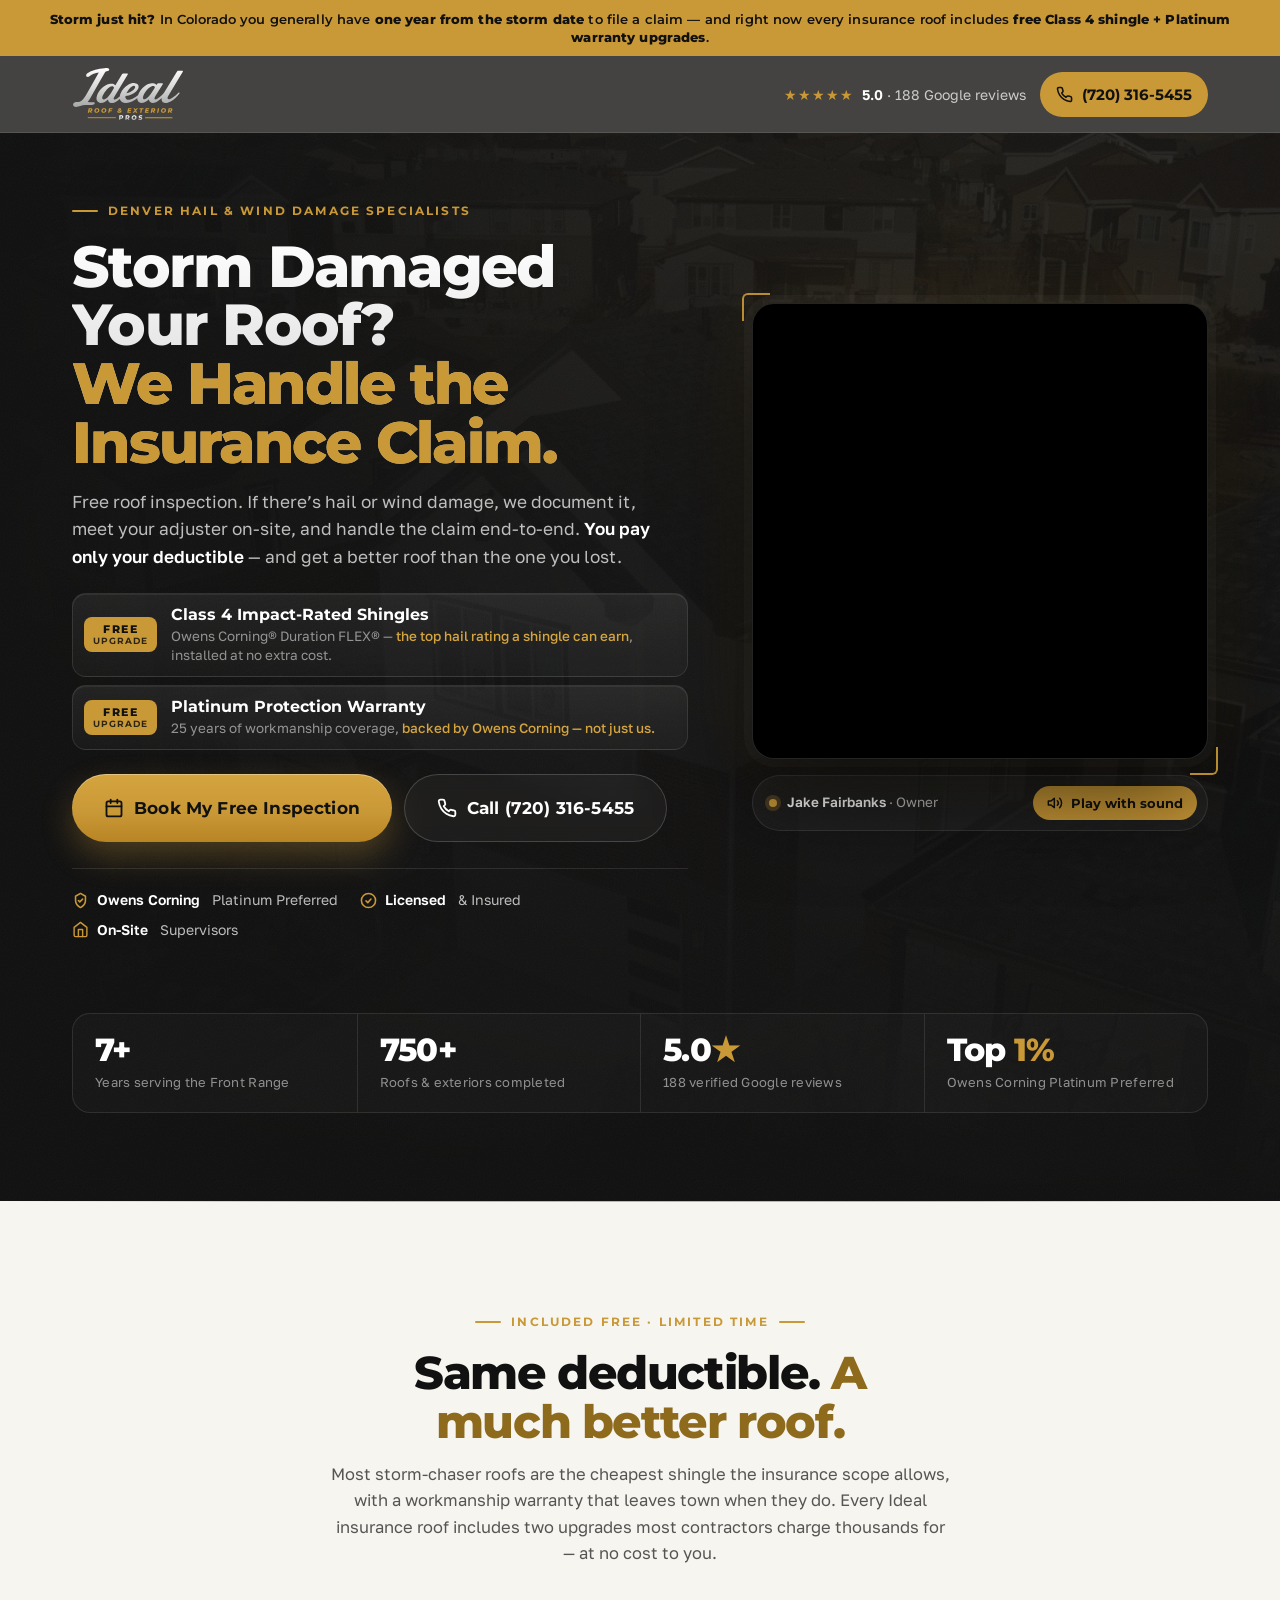
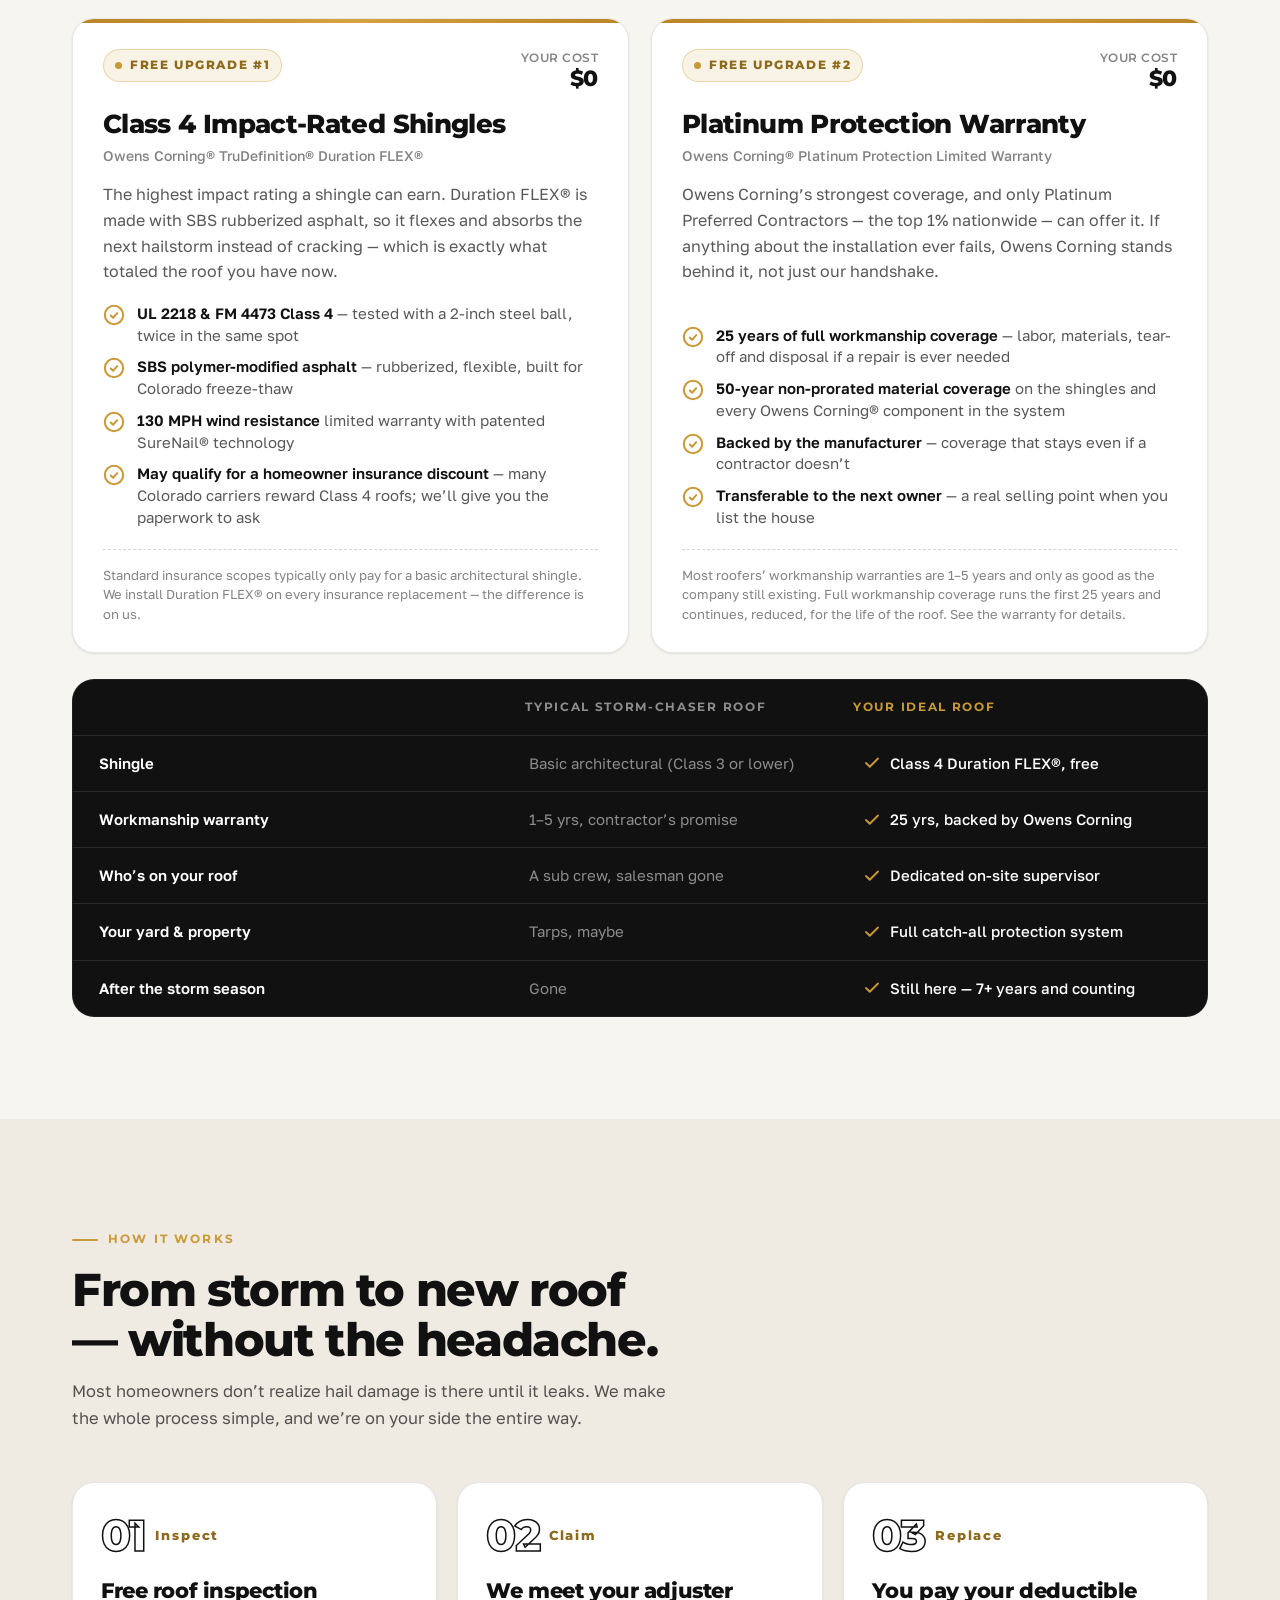
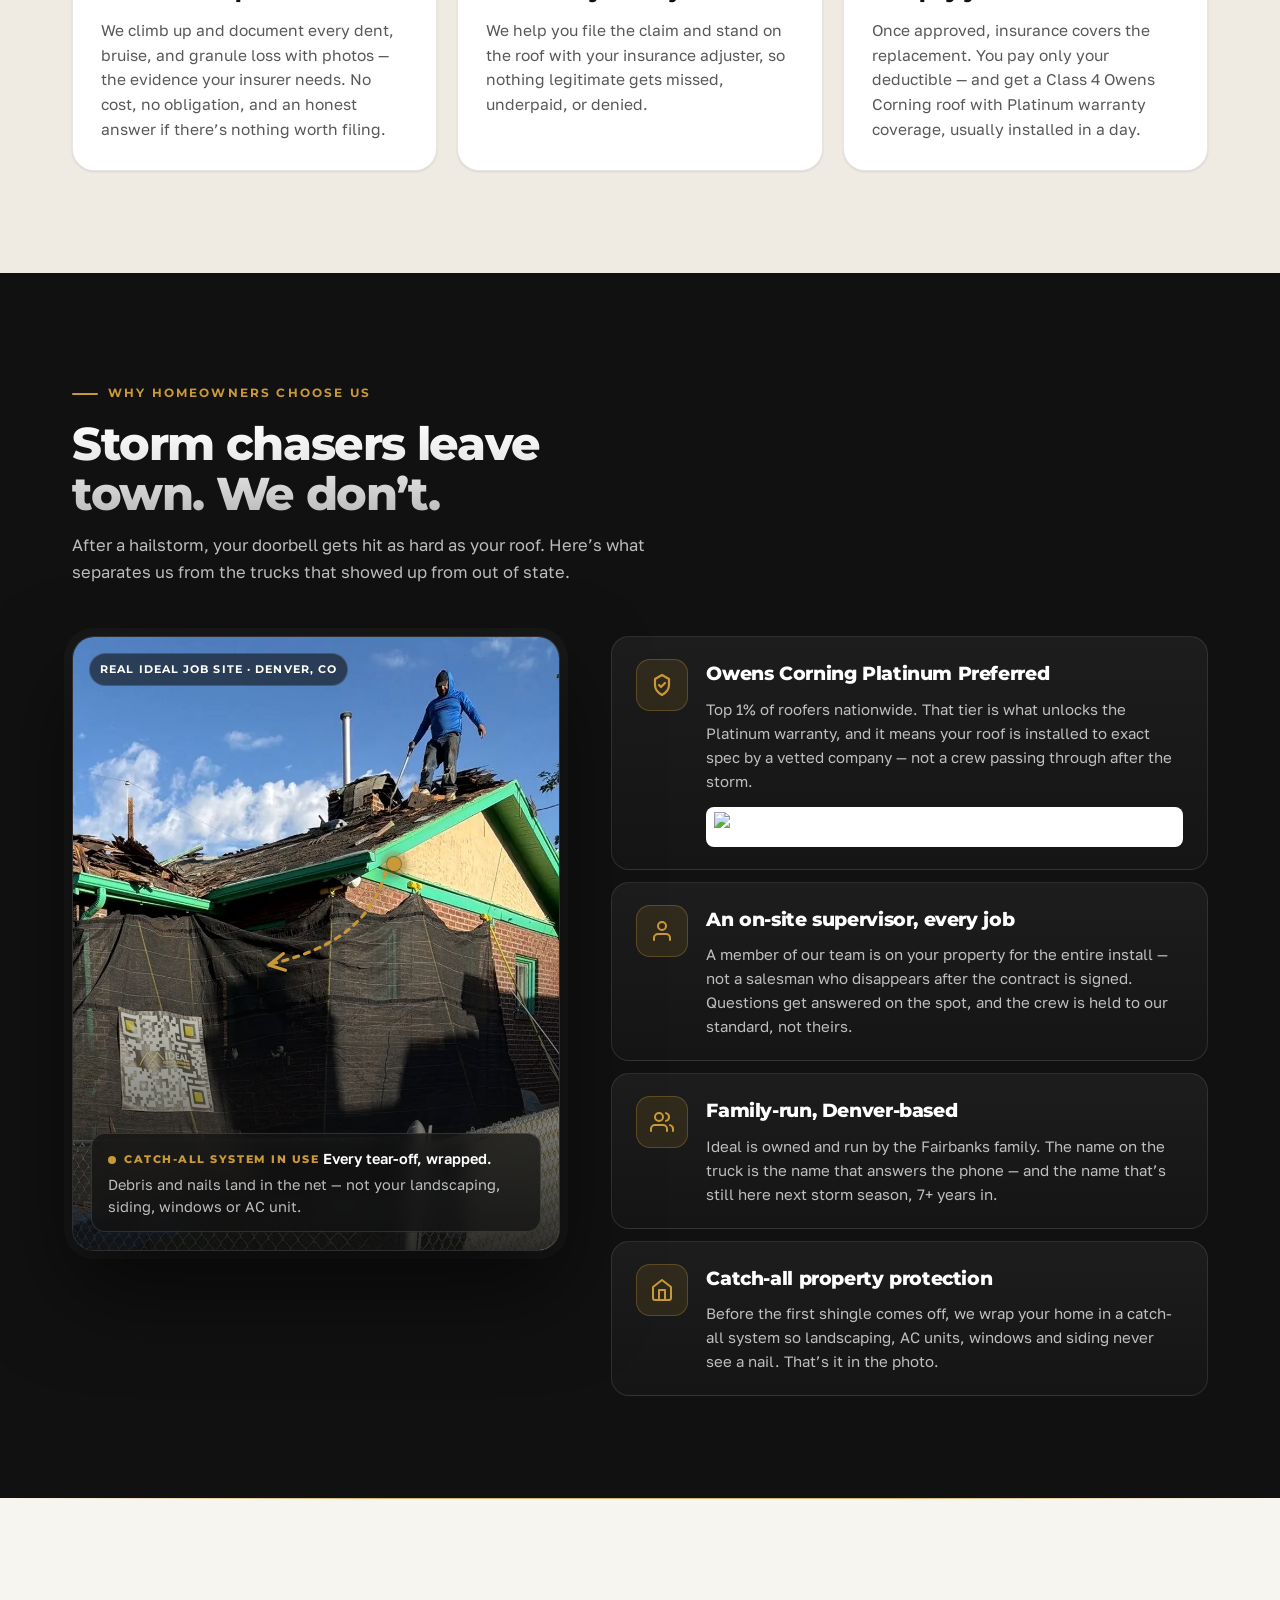
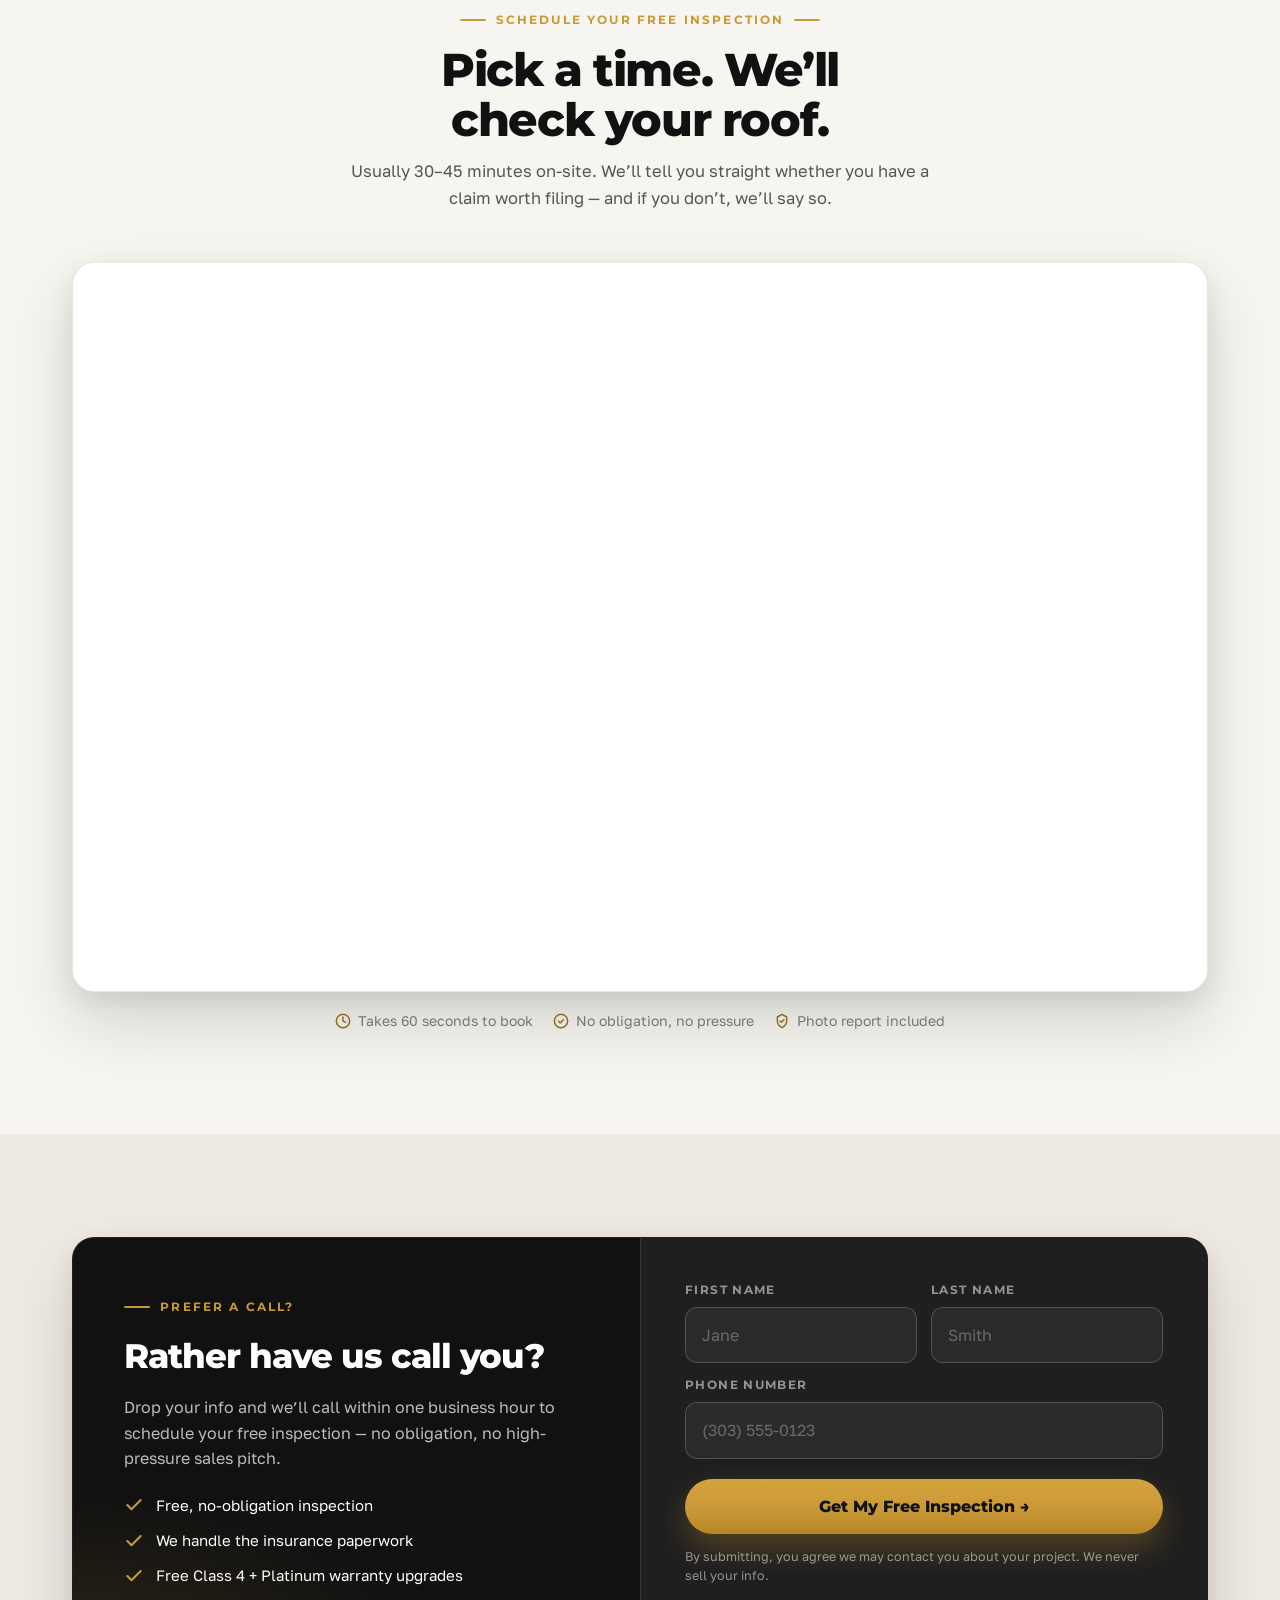
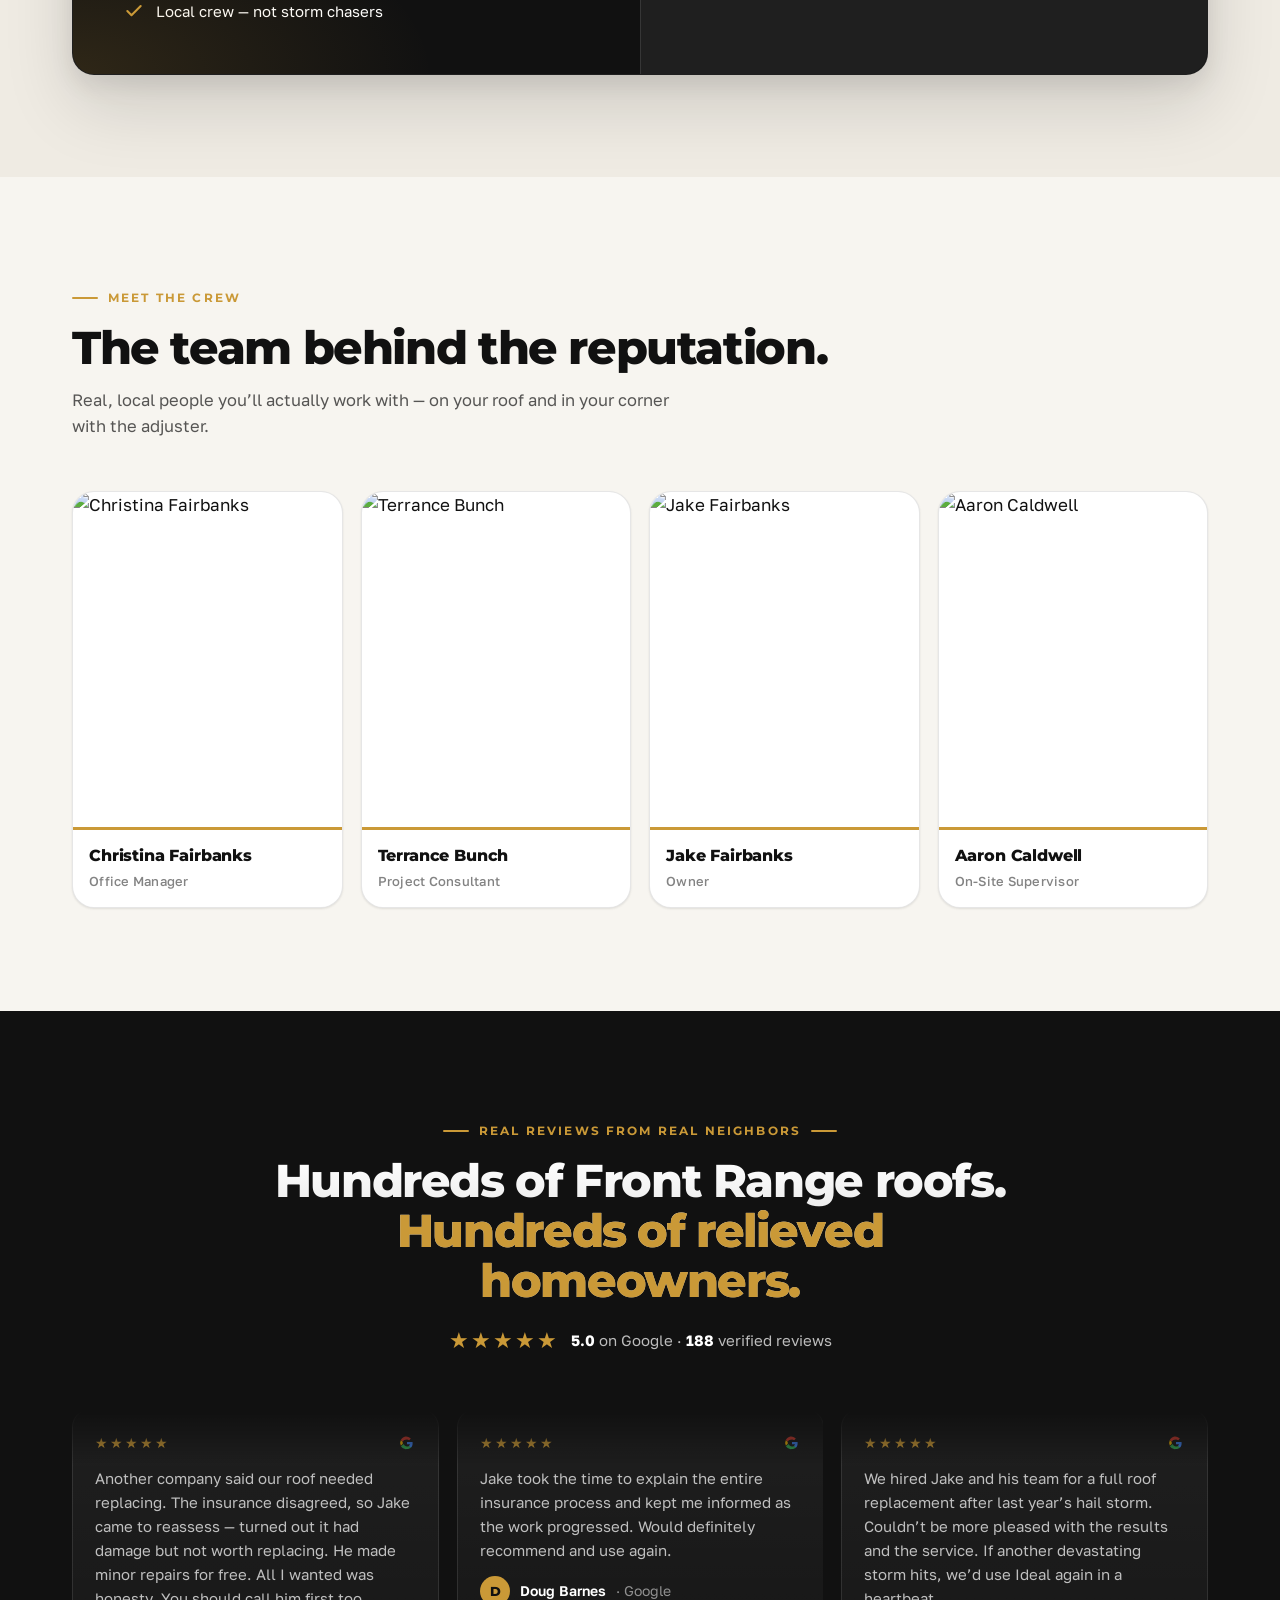
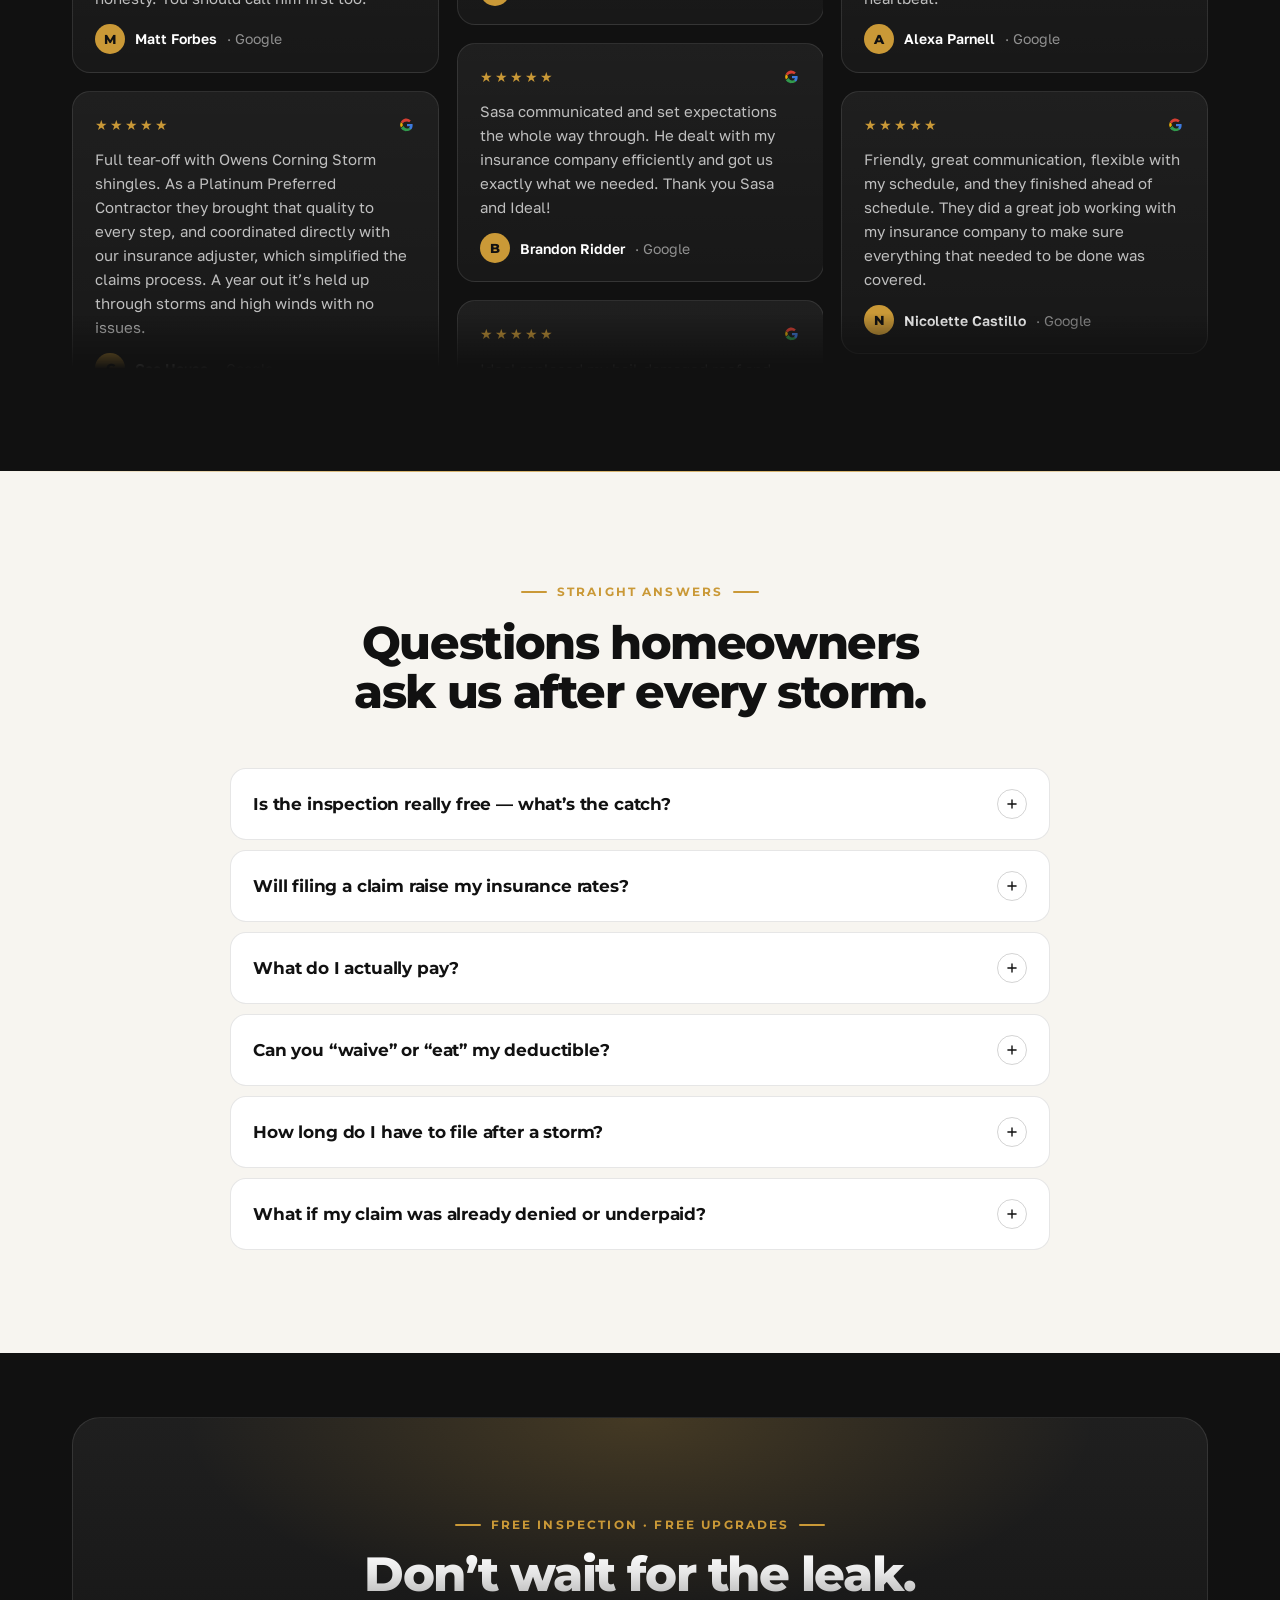
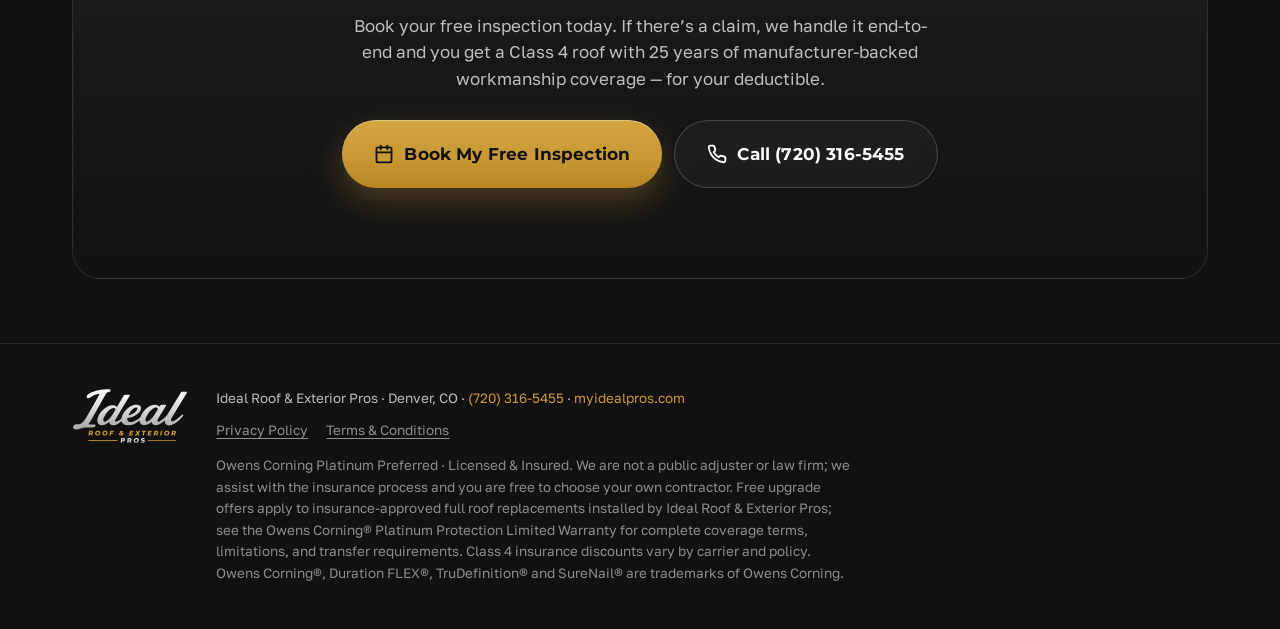
==== commit f9c6b308: "Hero: swap to new 1:1 square Vimeo video (1244508882) + 'Play with sound' control - Video frame 9:16" ====
--- a/index.html
+++ b/index.html
@@ -17,7 +17,7 @@
 <link rel="preconnect" href="https://fonts.gstatic.com" crossorigin>
 <link href="https://fonts.googleapis.com/css2?family=Montserrat:wght@700;800&family=Golos+Text:wght@400;500;600&display=swap" rel="stylesheet">
 <link rel="preload" as="image" href="/assets/hero.webp" type="image/webp">
-<link rel="stylesheet" href="/assets/site.css">
+<link rel="stylesheet" href="/assets/site.css?v=aebb75e6">
 <link href="https://assets.calendly.com/assets/external/widget.css" rel="stylesheet">
 
 <!-- Meta Pixel -->
@@ -102,10 +102,16 @@
       <div class="hero-video">
         <span class="hero-corner tl" aria-hidden="true"></span>
         <div class="video-frame">
-          <iframe src="https://player.vimeo.com/video/1197583544?autoplay=1&loop=1&muted=1&autopause=0&app_id=58479" allow="autoplay; fullscreen; picture-in-picture; clipboard-write; encrypted-media" referrerpolicy="strict-origin-when-cross-origin" loading="lazy" title="Storm damage experts — Ideal Roof & Exterior Pros"></iframe>
-          <div class="video-caption"><span class="dot"></span><span><strong>Jake Fairbanks</strong>, Owner · tap to unmute</span></div>
+          <iframe id="hero-vimeo" src="https://player.vimeo.com/video/1244508882?badge=0&autoplay=1&loop=1&muted=1&autopause=0&playsinline=1&app_id=58479" allow="autoplay; fullscreen; picture-in-picture; clipboard-write; encrypted-media; web-share" referrerpolicy="strict-origin-when-cross-origin" title="Check My Roof — Ideal Roof & Exterior Pros"></iframe>
         </div>
         <span class="hero-corner br" aria-hidden="true"></span>
+        <div class="video-bar">
+          <span class="video-who"><span class="dot"></span><span><strong>Jake Fairbanks</strong> · Owner</span></span>
+          <button type="button" class="video-sound" id="video-sound" aria-pressed="false">
+            <svg viewBox="0 0 24 24" fill="none" stroke="currentColor" stroke-width="2.2" stroke-linecap="round" stroke-linejoin="round" aria-hidden="true"><path d="M11 5 6 9H2v6h4l5 4z"/><path d="M15.5 8.5a5 5 0 0 1 0 7"/><path d="M19 5a10 10 0 0 1 0 14"/></svg>
+            <span class="lbl">Play with sound</span>
+          </button>
+        </div>
       </div>
     </div>
 
@@ -587,6 +593,7 @@
 
 
 <script>window.PAGE = {"town":"Denver","variants":{"default":{"headline":"Storm Damaged Your Roof? <span class=\"accent\">We Handle the Insurance Claim.</span>","sub":"Free roof inspection. If there’s hail or wind damage, we document it, meet your adjuster on-site, and handle the claim end-to-end. <strong>You pay only your deductible</strong> — and get a better roof than the one you lost."},"hail":{"headline":"Hail Hit Denver. <span class=\"accent\">Did It Total Your Roof?</span>","sub":"Hail damage is hard to see from the ground — but your insurer will pay to replace a damaged roof. Free inspection, full claim handling, you pay only your deductible."},"wind":{"headline":"Missing Shingles After the Wind? <span class=\"accent\">Insurance May Cover a New Roof.</span>","sub":"Wind damage qualifies for a claim just like hail. We inspect free, document everything, and handle the paperwork with your adjuster."},"deductible":{"headline":"A Class 4 Roof for <span class=\"accent\">Just Your Deductible.</span>","sub":"If the storm damaged your roof, insurance covers the replacement. You cover the deductible — we handle the entire claim and upgrade you to impact-rated shingles free."},"storm-just-hit":{"headline":"Storm Just Hit Denver? <span class=\"accent\">Get Inspected First.</span>","sub":"Don’t wait for a leak. We’ll inspect your roof free, document any hail or wind damage, and tell you straight whether it’s worth filing a claim."},"denied":{"headline":"Claim Denied or Underpaid? <span class=\"accent\">Let’s Take a Second Look.</span>","sub":"Insurers miss legitimate damage all the time. We re-inspect free, document what was missed, and work the claim with your adjuster. You pay only your deductible."}},"gtagLeadLabel":null,"gtagScheduleLabel":null,"gtagContactLabel":null};</script>
-<script src="/assets/site.js" defer></script>
+<script src="https://player.vimeo.com/api/player.js" defer></script>
+<script src="/assets/site.js?v=626c5274" defer></script>
 </body>
 </html>
--- a/assets/site.css
+++ b/assets/site.css
@@ -265,30 +265,38 @@
 .trust-item strong { color: #fff; font-weight: 600; }
 
 /* Video card */
-.hero-video { position: relative; justify-self: center; width: 100%; max-width: 380px; }
+.hero-video { position: relative; justify-self: center; width: 100%; max-width: 500px; }
 .video-frame {
-  position: relative; aspect-ratio: 9 / 16; border-radius: 24px; overflow: hidden;
+  position: relative; aspect-ratio: 1 / 1; border-radius: 22px; overflow: hidden;
   background: #000;
   border: 1px solid rgba(255,255,255,.14);
   box-shadow: 0 40px 90px rgba(0,0,0,.6), 0 0 0 8px rgba(255,255,255,.03), 0 0 80px rgba(202,153,55,.12);
 }
 .video-frame iframe, .video-frame video { position: absolute; inset: 0; width: 100%; height: 100%; border: 0; }
-.video-caption {
-  position: absolute; left: 14px; right: 14px; bottom: 14px; z-index: 2; pointer-events: none;
-  display: flex; align-items: center; gap: 10px;
-  padding: 10px 12px; border-radius: 12px;
-  background: rgba(17,17,17,.62); backdrop-filter: blur(10px);
-  border: 1px solid rgba(255,255,255,.1);
-  font-size: 12.5px; color: var(--text-on-dark-dim);
-}
-.video-caption .dot { width: 8px; height: 8px; border-radius: 50%; background: var(--gold); box-shadow: 0 0 0 4px rgba(202,153,55,.25); }
-.video-caption strong { color: #fff; font-weight: 600; }
+.video-bar {
+  display: flex; align-items: center; justify-content: space-between; gap: 12px;
+  margin-top: 16px; padding: 10px 10px 10px 16px; border-radius: 999px;
+  background: rgba(255,255,255,.04); border: 1px solid var(--line-on-dark);
+  font-size: 13.5px; color: var(--text-on-dark-dim);
+}
+.video-who { display: inline-flex; align-items: center; gap: 10px; min-width: 0; }
+.video-who strong { color: #fff; font-weight: 600; }
+.video-bar .dot { flex: none; width: 8px; height: 8px; border-radius: 50%; background: var(--gold); box-shadow: 0 0 0 4px rgba(202,153,55,.25); }
+.video-sound {
+  flex: none; display: inline-flex; align-items: center; gap: 8px;
+  font-family: var(--font-display); font-weight: 700; font-size: 13px;
+  color: var(--ink); background: var(--gold); padding: 9px 14px; border-radius: 999px;
+  transition: background .2s var(--ease), transform .2s var(--ease);
+}
+.video-sound:hover { background: var(--gold-light); transform: translateY(-1px); }
+.video-sound svg { width: 16px; height: 16px; }
+.video-sound[aria-pressed="true"] { background: rgba(255,255,255,.1); color: #fff; }
 .hero-corner {
   position: absolute; z-index: 3; width: 28px; height: 28px; pointer-events: none;
   border-color: var(--gold); border-style: solid; opacity: .9;
 }
 .hero-corner.tl { top: -10px; left: -10px; border-width: 2px 0 0 2px; border-top-left-radius: 6px; }
-.hero-corner.br { bottom: -10px; right: -10px; border-width: 0 2px 2px 0; border-bottom-right-radius: 6px; }
+.hero-corner.br { bottom: 56px; right: -10px; border-width: 0 2px 2px 0; border-bottom-right-radius: 6px; }
 
 /* Stats ribbon (bottom of hero) */
 .stats-ribbon {
@@ -584,7 +592,7 @@
 }
 @media (max-width: 900px) {
   .hero-grid { grid-template-columns: 1fr; }
-  .hero-video { max-width: 340px; order: 2; }
+  .hero-video { max-width: 480px; order: 2; }
   .hero-copy { order: 1; }
   .hero-actions { order: 3; }
   .steps-grid, .diff-grid { grid-template-columns: 1fr; }
@@ -624,7 +632,8 @@
   .offer-card { padding: 24px 22px 22px; }
 }
 @media (max-width: 400px) {
-  .hero-video { max-width: 300px; }
+  .hero-video { max-width: 100%; }
+  .video-bar { font-size: 12.5px; }
   .offer-pill { grid-template-columns: 1fr; gap: 8px; }
   .offer-pill .tag { width: max-content; flex-direction: row; gap: 6px; }
 }
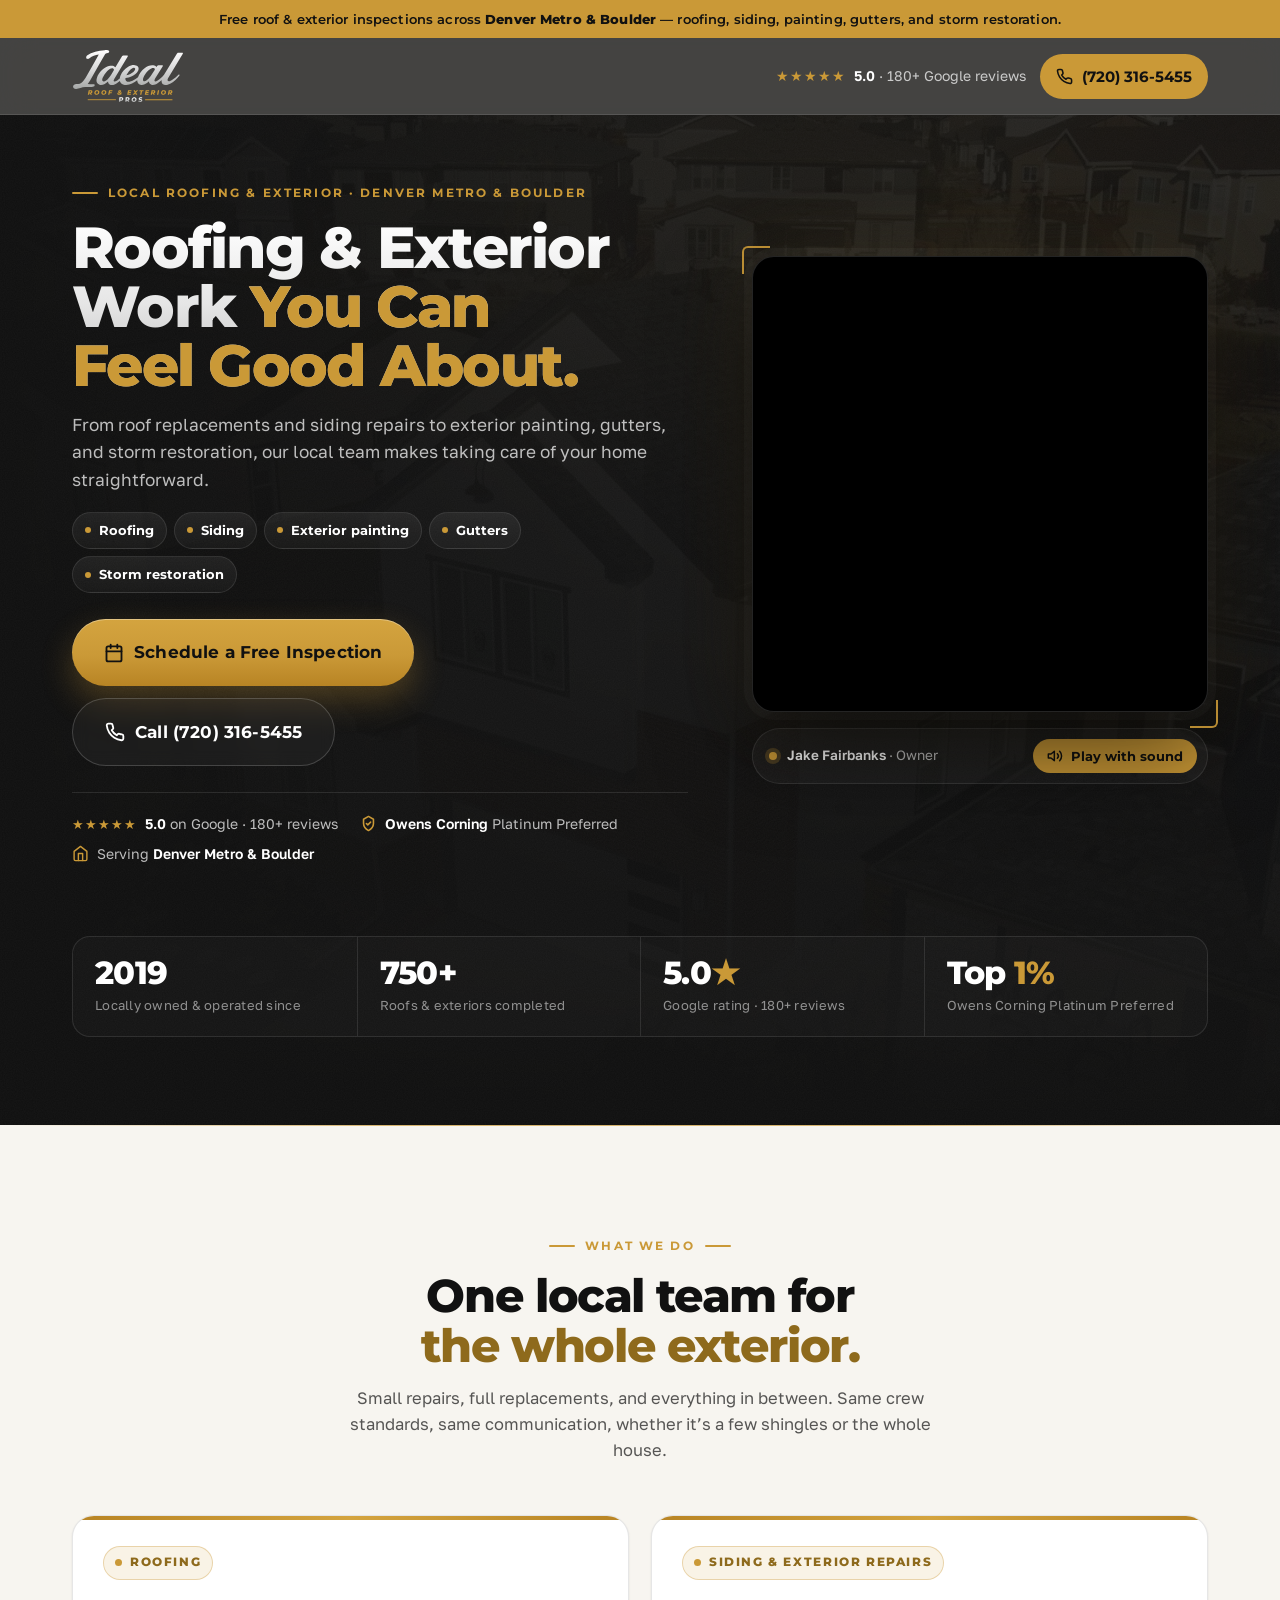
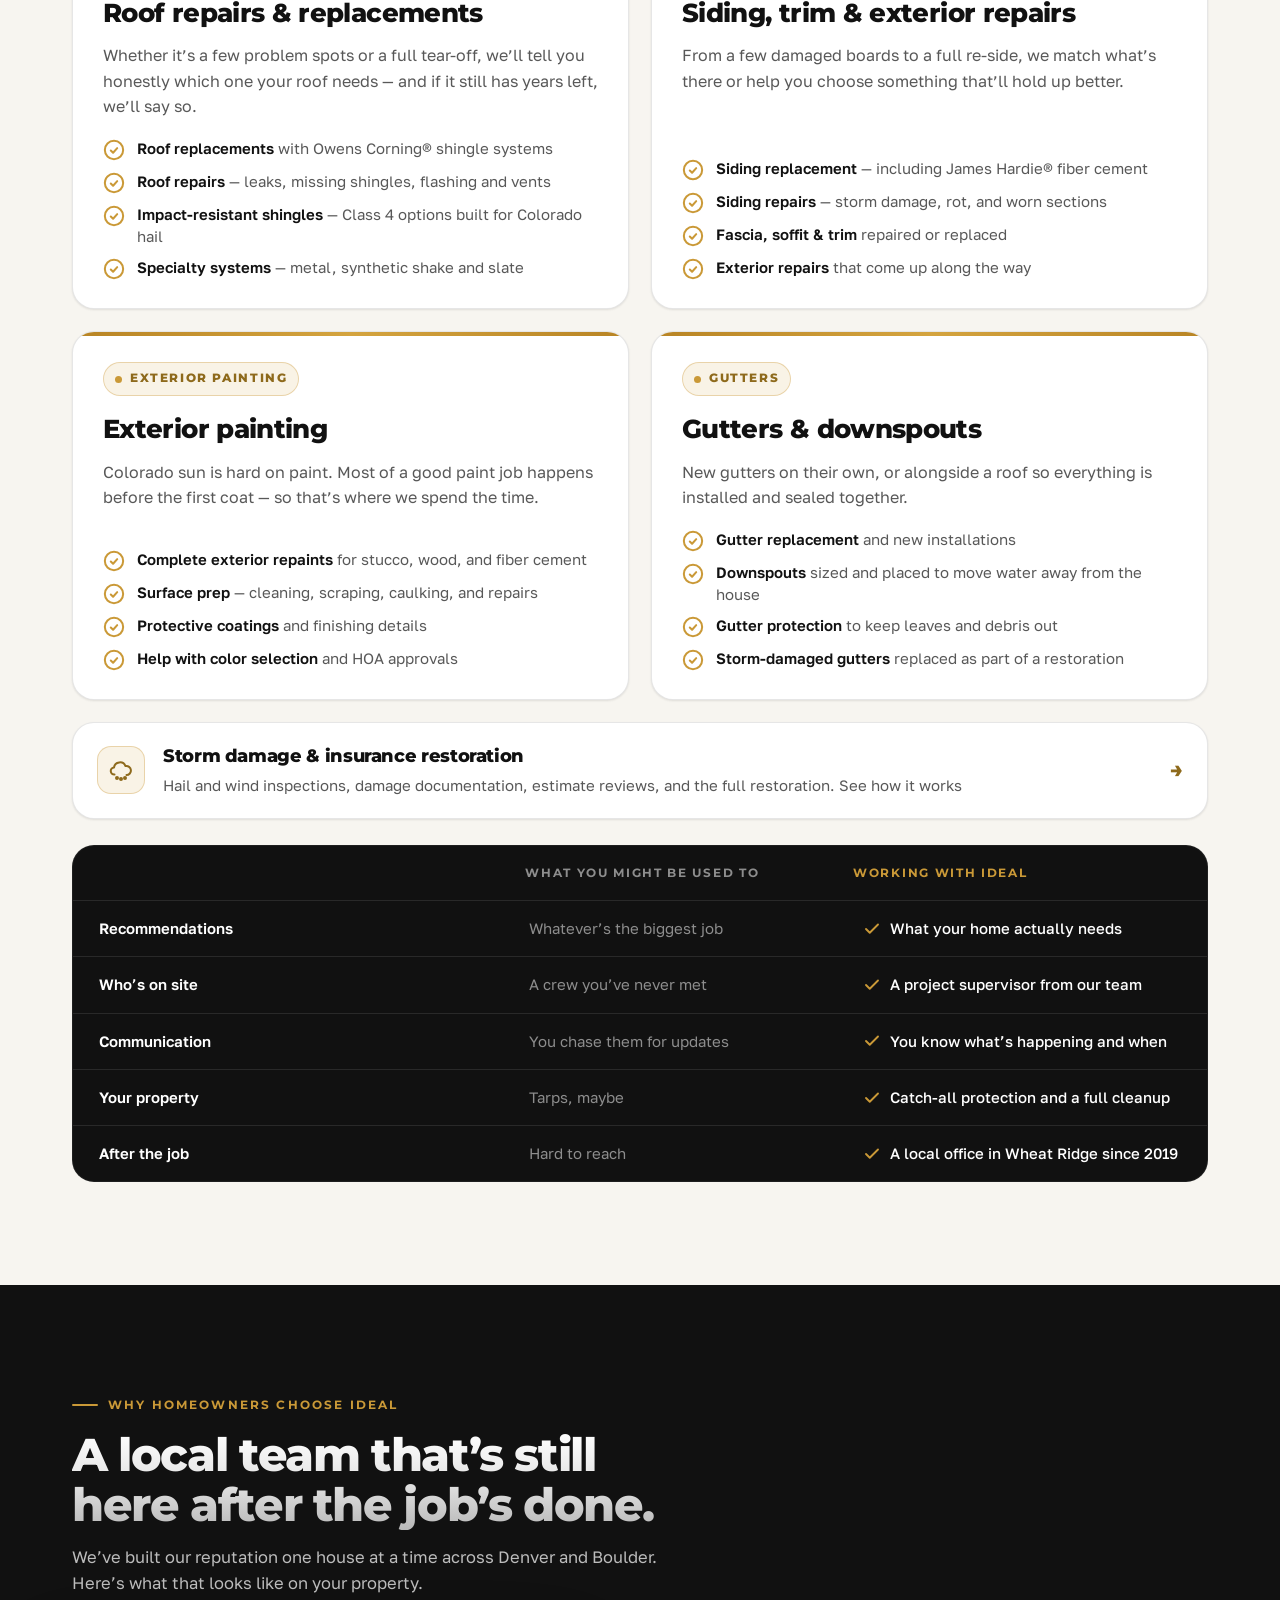
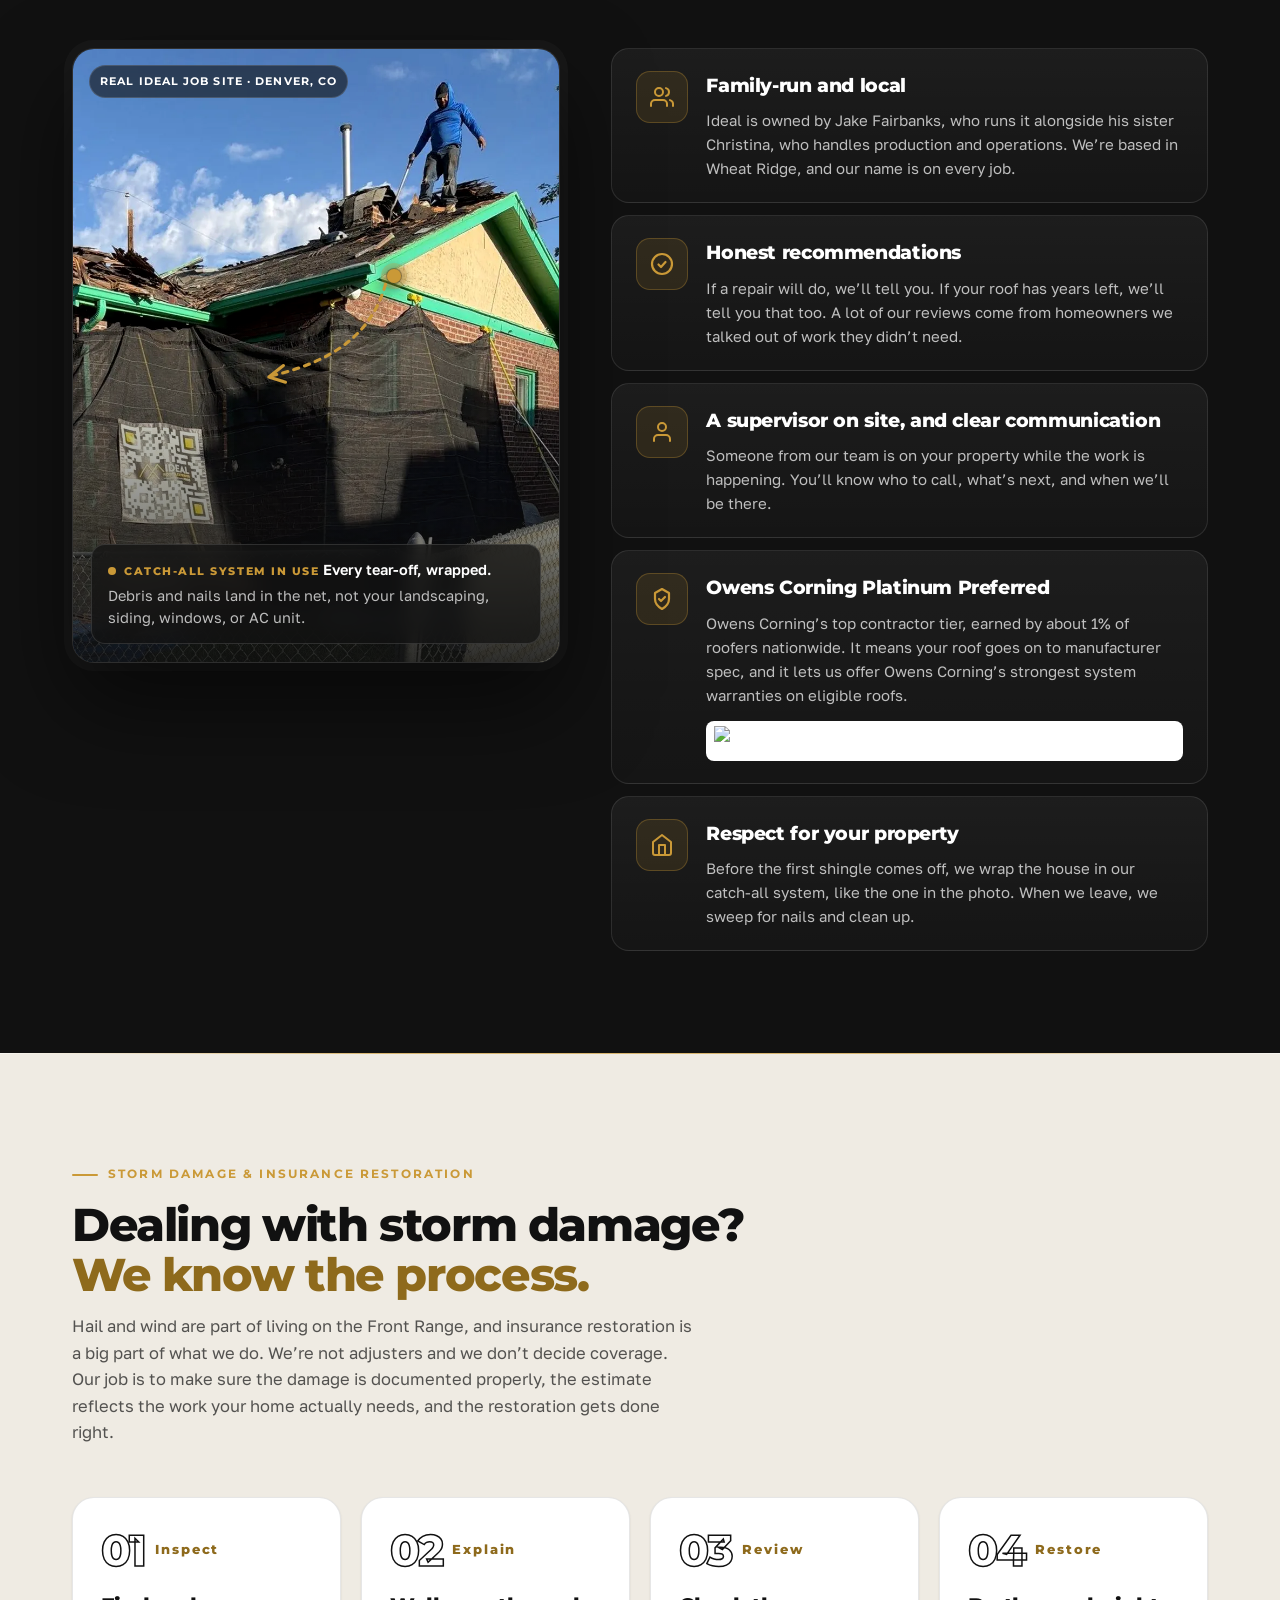
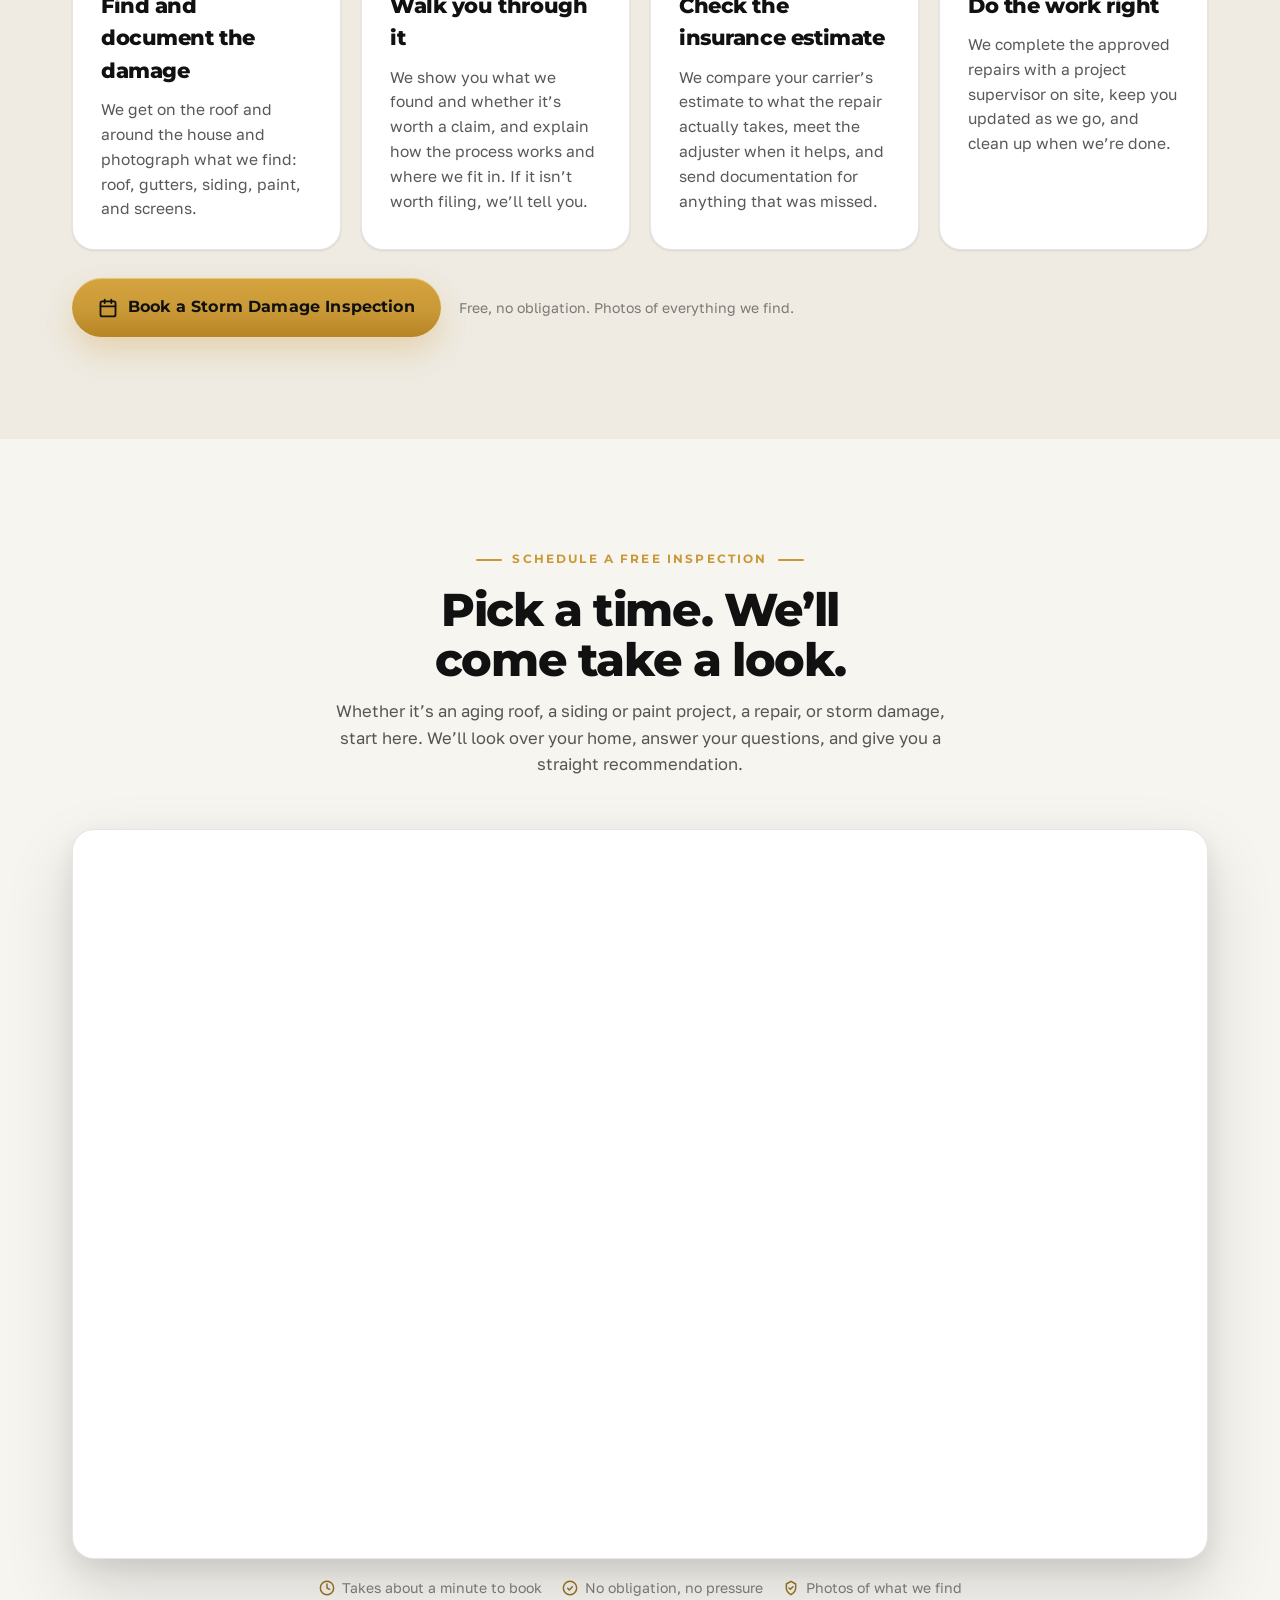
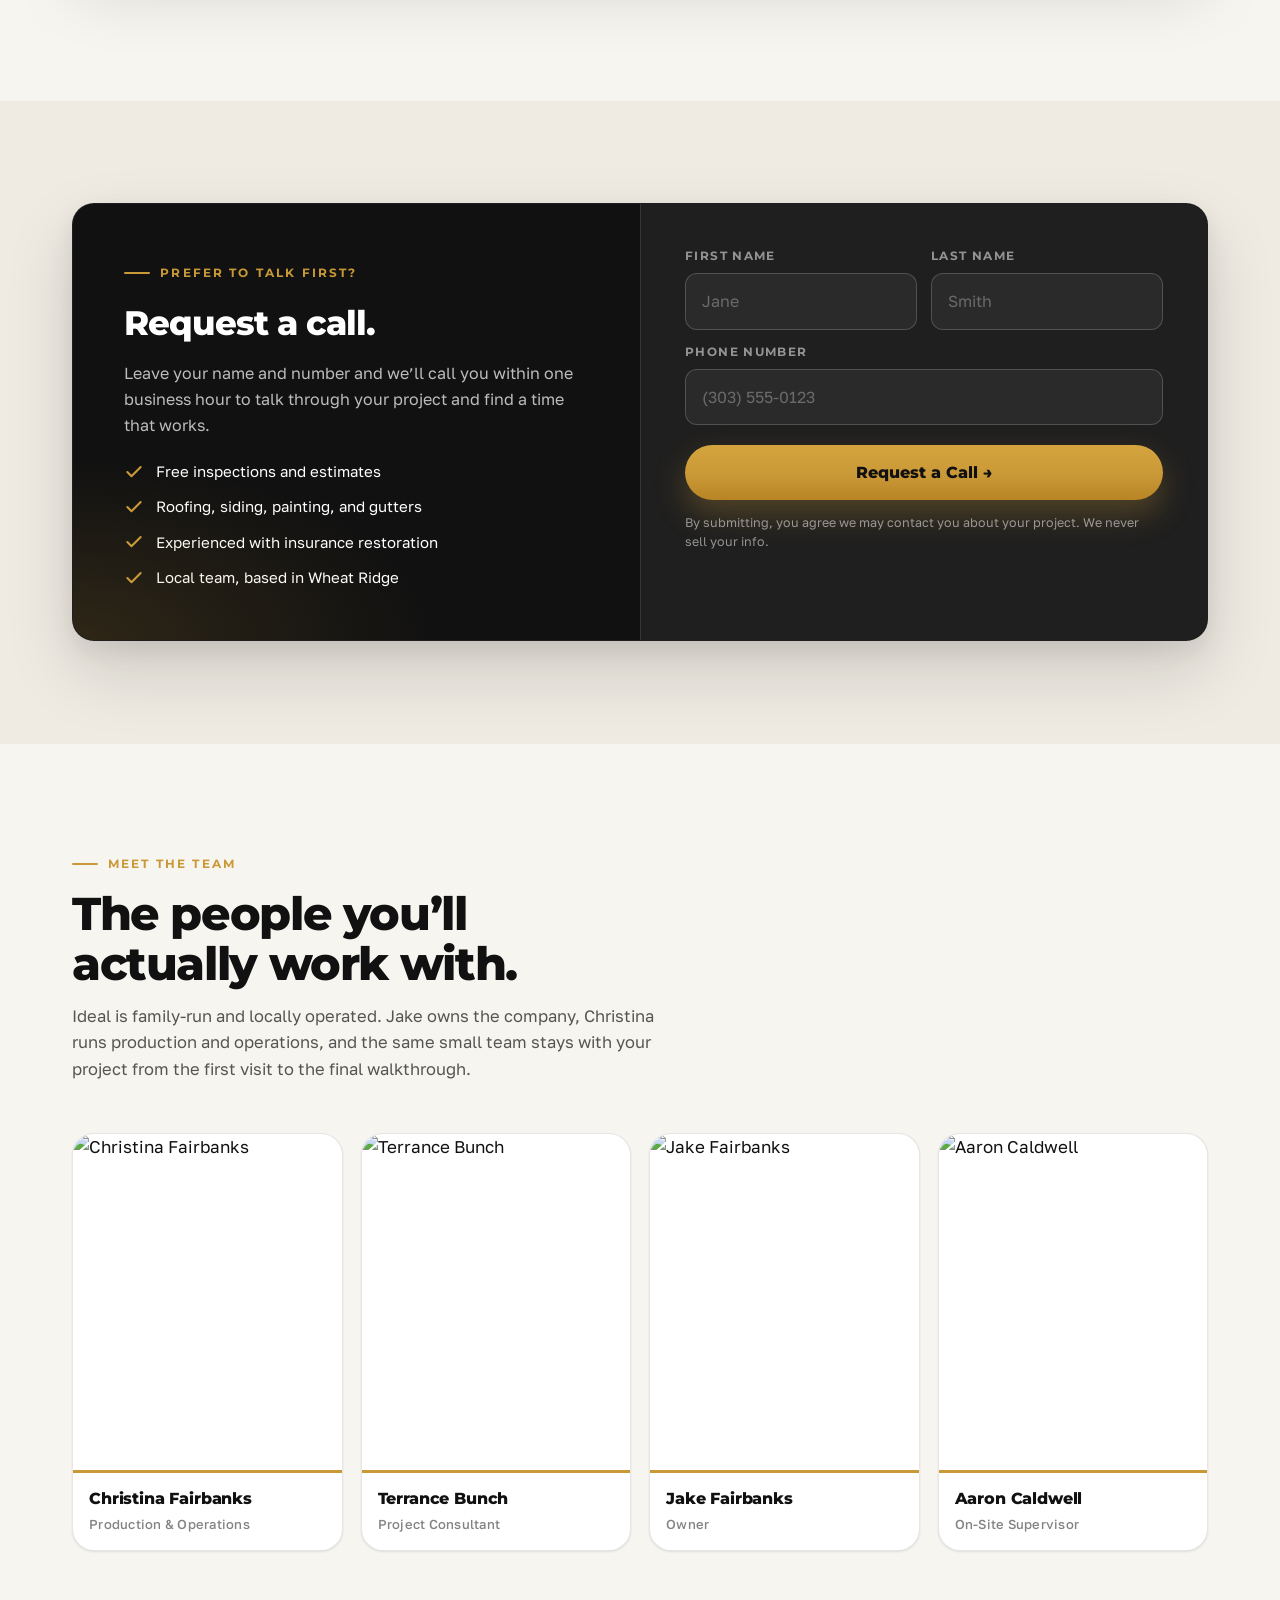
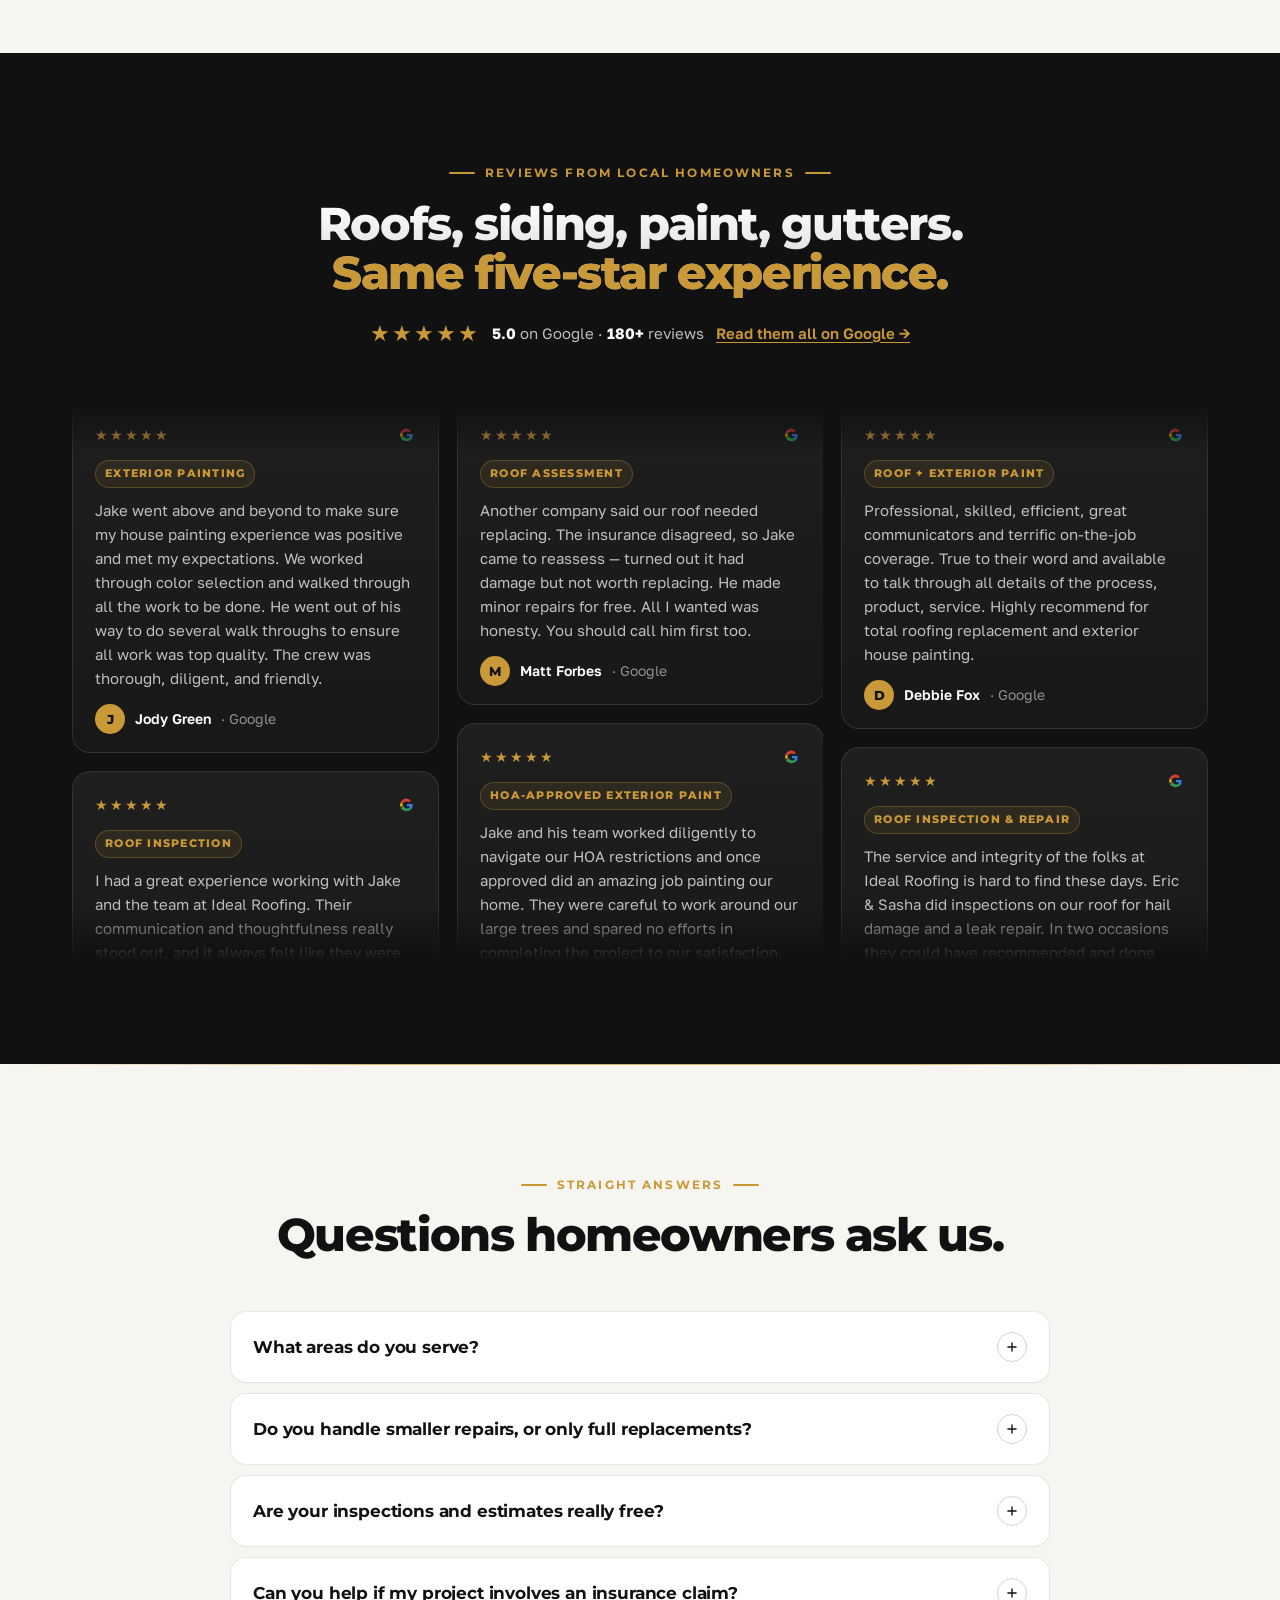
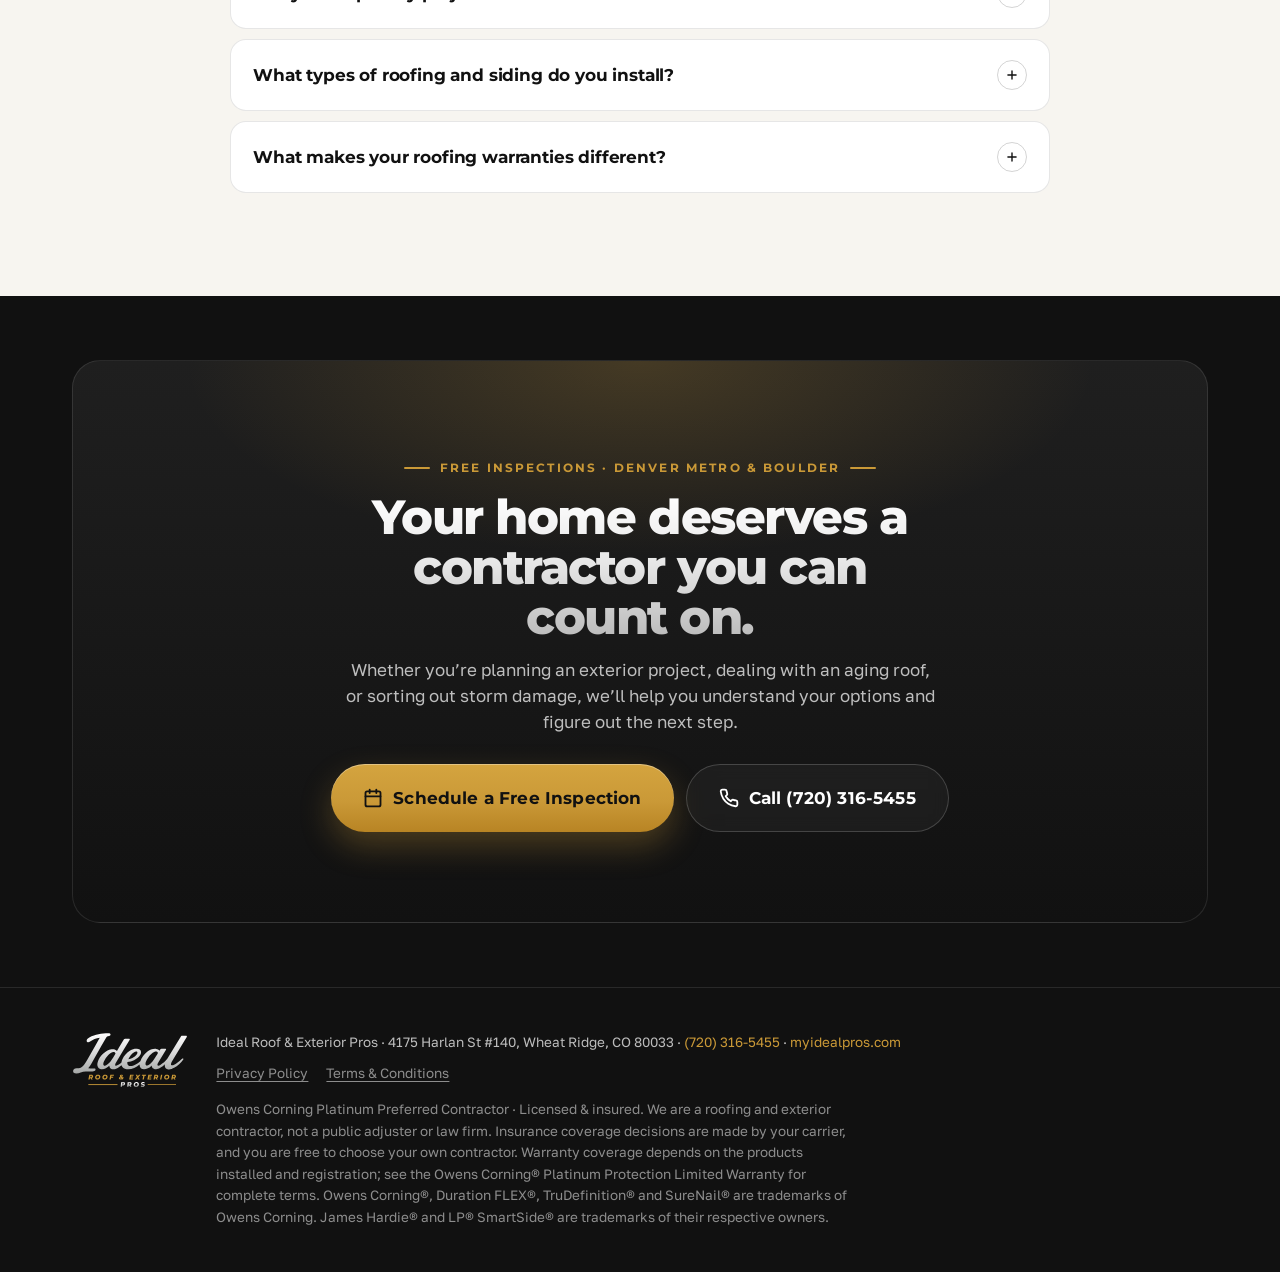
==== commit 73a21283: "Messaging refresh: broaden from storm-only to full roofing & exterior positioning - Hero: new evergr" ====
--- a/index.html
+++ b/index.html
@@ -1,23 +1,36 @@
 <!DOCTYPE html>
-<html lang="en">
+<html lang="en" class="campaign-general">
 <head>
 <meta charset="UTF-8">
 <meta name="viewport" content="width=device-width, initial-scale=1.0, viewport-fit=cover">
 <meta name="robots" content="noindex, nofollow">
-<title>Denver Hail &amp; Storm Damage Roof Repair — Free Inspection | Ideal Roof &amp; Exterior Pros</title>
-<meta name="description" content="Hail or wind damage in Denver? Free roof inspection. We handle your insurance claim end-to-end — you pay only your deductible. Free Class 4 shingle + Platinum warranty upgrades. Owens Corning Platinum Preferred. Book online.">
+<title>Roofing, Siding, Painting &amp; Gutters in Denver &amp; Boulder — Free Inspection | Ideal Roof &amp; Exterior Pros</title>
+<meta name="description" content="Five-star local roofing and exterior contractor serving Denver Metro and Boulder. Roof repair and replacement, siding, exterior painting, gutters, and storm restoration. Owens Corning Platinum Preferred. Free inspections — book online.">
 <meta name="theme-color" content="#111111">
+<meta property="og:type" content="website">
+<meta property="og:site_name" content="Ideal Roof & Exterior Pros">
+<meta property="og:title" content="Roofing, Siding, Painting &amp; Gutters in Denver &amp; Boulder — Free Inspection | Ideal Roof &amp; Exterior Pros">
+<meta property="og:description" content="Five-star local roofing and exterior contractor serving Denver Metro and Boulder. Roof repair and replacement, siding, exterior painting, gutters, and storm restoration. Owens Corning Platinum Preferred. Free inspections — book online.">
+<meta property="og:url" content="https://www.check-myroof.com/">
+<meta property="og:image" content="https://www.check-myroof.com/assets/hero.jpg">
+<meta name="twitter:card" content="summary_large_image">
 <link rel="icon" href="data:image/svg+xml,%3Csvg xmlns='http://www.w3.org/2000/svg' viewBox='0 0 64 64'%3E%3Crect width='64' height='64' rx='14' fill='%23111'/%3E%3Cpath d='M14 36 32 20l18 16' fill='none' stroke='%23CA9937' stroke-width='6' stroke-linecap='round' stroke-linejoin='round'/%3E%3C/svg%3E">
 <!--
   Generated by build.js — edit build.js / assets/*, then run:  node build.js
-  Pass ?v=hail | wind | deductible | storm-just-hit | denied to swap the hero copy.
+  Evergreen by default. Storm mode (storm band, storm hero, upgrade offer) turns on for town pages,
+  ?c=storm, or the ad variants ?v=hail | wind | deductible | storm-just-hit | denied.
   Conversion events: Lead (form), Schedule (Calendly), Contact (tap-to-call).
 -->
+<script>
+  // Decide storm vs. general before first paint so nothing flickers.
+  (function(){var q=new URLSearchParams(location.search),v=(q.get('v')||q.get('variant')||q.get('creative')||'').toLowerCase(),c=(q.get('c')||'').toLowerCase();
+  if(c==='storm'||["storm","hail","wind","deductible","storm-just-hit","denied"].indexOf(v)>-1){var h=document.documentElement;h.classList.remove('campaign-general');h.classList.add('campaign-storm');}})();
+</script>
 <link rel="preconnect" href="https://fonts.googleapis.com">
 <link rel="preconnect" href="https://fonts.gstatic.com" crossorigin>
 <link href="https://fonts.googleapis.com/css2?family=Montserrat:wght@700;800&family=Golos+Text:wght@400;500;600&display=swap" rel="stylesheet">
 <link rel="preload" as="image" href="/assets/hero.webp" type="image/webp">
-<link rel="stylesheet" href="/assets/site.css?v=aebb75e6">
+<link rel="stylesheet" href="/assets/site.css?v=d4623ae9">
 <link href="https://assets.calendly.com/assets/external/widget.css" rel="stylesheet">
 
 <!-- Meta Pixel -->
@@ -35,9 +48,13 @@
 <body>
 
 
-<div class="urgency-band">
-  <span class="long"><strong>Storm just hit?</strong> In Colorado you generally have <strong>one year from the storm date</strong> to file a claim — and right now every insurance roof includes <strong>free Class&nbsp;4 shingle + Platinum warranty upgrades</strong>.</span>
-  <span class="short"><strong>Limited time:</strong> free Class&nbsp;4 shingle + Platinum warranty upgrades on every insurance roof.</span>
+<div class="urgency-band only-general">
+  <span class="long">Free roof &amp; exterior inspections across <strong>Denver Metro &amp; Boulder</strong> — roofing, siding, painting, gutters, and storm restoration.</span>
+  <span class="short">Free inspections across <strong>Denver Metro &amp; Boulder</strong>.</span>
+</div>
+<div class="urgency-band only-storm">
+  <span class="long"><strong>Storm just hit?</strong> Most policies set a deadline to file, so get inspected sooner rather than later. Ask about our <strong>Class&nbsp;4 upgrade</strong> on qualifying insurance roofs.</span>
+  <span class="short"><strong>Storm just hit?</strong> Get inspected before the filing window closes.</span>
 </div>
 
 <header class="topbar">
@@ -48,7 +65,7 @@
     <div class="topbar-right">
       <a class="topbar-rating" href="https://www.google.com/maps?cid=1632221881571773114" target="_blank" rel="noopener noreferrer">
         <span class="stars" aria-hidden="true">★★★★★</span>
-        <span><strong>5.0</strong> · 188 Google reviews</span>
+        <span><strong>5.0</strong> · 180+ Google reviews</span>
       </a>
       <a href="tel:+17203165455" class="header-call" data-event="Contact">
         <svg viewBox="0 0 24 24" fill="none" stroke="currentColor" stroke-width="2.2" stroke-linecap="round" stroke-linejoin="round" aria-hidden="true"><path d="M22 16.92v3a2 2 0 0 1-2.18 2 19.79 19.79 0 0 1-8.63-3.07 19.5 19.5 0 0 1-6-6 19.79 19.79 0 0 1-3.07-8.67A2 2 0 0 1 4.11 2h3a2 2 0 0 1 2 1.72 12.84 12.84 0 0 0 .7 2.81 2 2 0 0 1-.45 2.11L8.09 9.91a16 16 0 0 0 6 6l1.27-1.27a2 2 0 0 1 2.11-.45 12.84 12.84 0 0 0 2.81.7A2 2 0 0 1 22 16.92z"/></svg>
@@ -65,36 +82,27 @@
   <div class="container">
     <div class="hero-grid">
       <div class="hero-copy">
-        <div class="eyebrow">Denver hail &amp; wind damage specialists</div>
-        <h1 class="hero-headline silver-text" id="hero-headline">Storm Damaged Your Roof? <span class="accent">We Handle the Insurance Claim.</span></h1>
-        <p class="hero-sub" id="hero-sub">Free roof inspection. If there’s hail or wind damage, we document it, meet your adjuster on-site, and handle the claim end-to-end. <strong>You pay only your deductible</strong> — and get a better roof than the one you lost.</p>
-
-        <div class="offer-stack" aria-label="Included free with every insurance roof replacement">
-          <a href="#offers" class="offer-pill">
-            <span class="tag">FREE<small>UPGRADE</small></span>
-            <span>
-              <span class="t">Class 4 Impact-Rated Shingles</span>
-              <span class="d">Owens Corning® Duration FLEX® — <em>the top hail rating a shingle can earn</em>, installed at no extra cost.</span>
-            </span>
-          </a>
-          <a href="#offers" class="offer-pill">
-            <span class="tag">FREE<small>UPGRADE</small></span>
-            <span>
-              <span class="t">Platinum Protection Warranty</span>
-              <span class="d">25 years of workmanship coverage, <em>backed by Owens Corning — not just us.</em></span>
-            </span>
-          </a>
-        </div>
+        <div class="eyebrow" id="hero-eyebrow">Local roofing &amp; exterior · Denver Metro &amp; Boulder</div>
+        <h1 class="hero-headline silver-text" id="hero-headline">Roofing &amp; Exterior Work <span class="accent">You Can Feel Good About.</span></h1>
+        <p class="hero-sub" id="hero-sub">From roof replacements and siding repairs to exterior painting, gutters, and storm restoration, our local team makes taking care of your home straightforward.</p>
+
+        <nav class="svc-chips" aria-label="Services">
+          <a href="#services">Roofing</a>
+          <a href="#services">Siding</a>
+          <a href="#services">Exterior painting</a>
+          <a href="#services">Gutters</a>
+          <a href="#insurance">Storm restoration</a>
+        </nav>
 
         <div class="hero-actions">
           <div class="cta-row">
-            <a href="#book" class="btn btn-primary btn-lg"><svg viewBox="0 0 24 24" fill="none" stroke="currentColor" stroke-width="2.2" stroke-linecap="round" stroke-linejoin="round" aria-hidden="true"><rect x="3" y="4" width="18" height="18" rx="2" ry="2"/><line x1="16" y1="2" x2="16" y2="6"/><line x1="8" y1="2" x2="8" y2="6"/><line x1="3" y1="10" x2="21" y2="10"/></svg> Book My Free Inspection</a>
+            <a href="#book" class="btn btn-primary btn-lg"><svg viewBox="0 0 24 24" fill="none" stroke="currentColor" stroke-width="2.2" stroke-linecap="round" stroke-linejoin="round" aria-hidden="true"><rect x="3" y="4" width="18" height="18" rx="2" ry="2"/><line x1="16" y1="2" x2="16" y2="6"/><line x1="8" y1="2" x2="8" y2="6"/><line x1="3" y1="10" x2="21" y2="10"/></svg> Schedule a Free Inspection</a>
             <a href="tel:+17203165455" class="btn btn-ghost btn-lg" data-event="Contact"><svg viewBox="0 0 24 24" fill="none" stroke="currentColor" stroke-width="2.2" stroke-linecap="round" stroke-linejoin="round" aria-hidden="true"><path d="M22 16.92v3a2 2 0 0 1-2.18 2 19.79 19.79 0 0 1-8.63-3.07 19.5 19.5 0 0 1-6-6 19.79 19.79 0 0 1-3.07-8.67A2 2 0 0 1 4.11 2h3a2 2 0 0 1 2 1.72 12.84 12.84 0 0 0 .7 2.81 2 2 0 0 1-.45 2.11L8.09 9.91a16 16 0 0 0 6 6l1.27-1.27a2 2 0 0 1 2.11-.45 12.84 12.84 0 0 0 2.81.7A2 2 0 0 1 22 16.92z"/></svg> Call (720) 316-5455</a>
           </div>
           <div class="trust-strip">
-            <span class="trust-item"><svg viewBox="0 0 24 24" fill="none" stroke="currentColor" stroke-width="2.2" stroke-linecap="round" stroke-linejoin="round" aria-hidden="true"><path d="M12 2l7 4v6c0 5-3.5 8-7 10-3.5-2-7-5-7-10V6z"/><path d="M9 12l2 2 4-4"/></svg><strong>Owens Corning</strong>&nbsp;Platinum Preferred</span>
-            <span class="trust-item"><svg viewBox="0 0 24 24" fill="none" stroke="currentColor" stroke-width="2.2" stroke-linecap="round" stroke-linejoin="round" aria-hidden="true"><circle cx="12" cy="12" r="10"/><path d="M8.5 12.5l2.5 2.5 4.5-5"/></svg><strong>Licensed</strong>&nbsp;&amp; Insured</span>
-            <span class="trust-item"><svg viewBox="0 0 24 24" fill="none" stroke="currentColor" stroke-width="2" stroke-linecap="round" stroke-linejoin="round" aria-hidden="true"><path d="M3 9l9-7 9 7v11a2 2 0 0 1-2 2H5a2 2 0 0 1-2-2z"/><path d="M9 22V12h6v10"/></svg><strong>On-Site</strong>&nbsp;Supervisors</span>
+            <a class="trust-item" href="https://www.google.com/maps?cid=1632221881571773114" target="_blank" rel="noopener noreferrer"><span class="trust-stars" aria-hidden="true">★★★★★</span><span><strong>5.0</strong> on Google · 180+ reviews</span></a>
+            <span class="trust-item"><svg viewBox="0 0 24 24" fill="none" stroke="currentColor" stroke-width="2.2" stroke-linecap="round" stroke-linejoin="round" aria-hidden="true"><path d="M12 2l7 4v6c0 5-3.5 8-7 10-3.5-2-7-5-7-10V6z"/><path d="M9 12l2 2 4-4"/></svg><span><strong>Owens Corning</strong> Platinum Preferred</span></span>
+            <span class="trust-item"><svg viewBox="0 0 24 24" fill="none" stroke="currentColor" stroke-width="2" stroke-linecap="round" stroke-linejoin="round" aria-hidden="true"><path d="M3 9l9-7 9 7v11a2 2 0 0 1-2 2H5a2 2 0 0 1-2-2z"/><path d="M9 22V12h6v10"/></svg><span>Serving <strong>Denver Metro &amp; Boulder</strong></span></span>
           </div>
         </div>
       </div>
@@ -116,103 +124,94 @@
     </div>
 
     <div class="stats-ribbon" aria-label="By the numbers">
-      <div class="stat"><div class="n">7+</div><div class="l">Years serving the Front Range</div></div>
+      <div class="stat"><div class="n">2019</div><div class="l">Locally owned &amp; operated since</div></div>
       <div class="stat"><div class="n">750+</div><div class="l">Roofs &amp; exteriors completed</div></div>
-      <div class="stat"><div class="n">5.0<span class="u">★</span></div><div class="l">188 verified Google reviews</div></div>
+      <div class="stat"><div class="n">5.0<span class="u">★</span></div><div class="l">Google rating · 180+ reviews</div></div>
       <div class="stat"><div class="n">Top <span class="u">1%</span></div><div class="l">Owens Corning Platinum Preferred</div></div>
     </div>
   </div>
 </section>
 <div class="hairline" aria-hidden="true"></div>
 
-<section class="section offers" id="offers">
+<section class="section offers" id="services">
   <div class="container">
     <div class="section-head center">
-      <div class="eyebrow center reveal">Included free · limited time</div>
-      <h2 class="section-title reveal">Same deductible. <span class="gold-text-dark">A much better roof.</span></h2>
-      <p class="section-sub reveal">Most storm-chaser roofs are the cheapest shingle the insurance scope allows, with a workmanship warranty that leaves town when they do. Every Ideal insurance roof includes two upgrades most contractors charge thousands for — at no cost to you.</p>
+      <div class="eyebrow center reveal">What we do</div>
+      <h2 class="section-title reveal">One local team for <span class="gold-text-dark">the whole exterior.</span></h2>
+      <p class="section-sub reveal">Small repairs, full replacements, and everything in between. Same crew standards, same communication, whether it’s a few shingles or the whole house.</p>
     </div>
 
     <div class="offers-grid">
+      
       <article class="offer-card reveal">
-        <div class="offer-top">
-          <span class="offer-badge">Free upgrade #1</span>
-          <div class="offer-value"><span class="was">Your cost</span><span class="now">$0</span></div>
-        </div>
-        <h3>Class 4 Impact-Rated Shingles</h3>
-        <div class="brand-line">Owens Corning® TruDefinition® Duration FLEX®</div>
-        <p class="lede">The highest impact rating a shingle can earn. Duration FLEX® is made with SBS rubberized asphalt, so it flexes and absorbs the next hailstorm instead of cracking — which is exactly what totaled the roof you have now.</p>
+        <div class="offer-top"><span class="offer-badge">Roofing</span></div>
+        <h3>Roof repairs &amp; replacements</h3>
+        <p class="lede">Whether it’s a few problem spots or a full tear-off, we’ll tell you honestly which one your roof needs — and if it still has years left, we’ll say so.</p>
         <ul class="spec-list">
-          <li><svg viewBox="0 0 24 24" fill="none" stroke="currentColor" stroke-width="2.2" stroke-linecap="round" stroke-linejoin="round" aria-hidden="true"><circle cx="12" cy="12" r="10"/><path d="M8.5 12.5l2.5 2.5 4.5-5"/></svg><div><strong>UL 2218 &amp; FM 4473 Class 4</strong> <span>— tested with a 2-inch steel ball, twice in the same spot</span></div></li>
-          <li><svg viewBox="0 0 24 24" fill="none" stroke="currentColor" stroke-width="2.2" stroke-linecap="round" stroke-linejoin="round" aria-hidden="true"><circle cx="12" cy="12" r="10"/><path d="M8.5 12.5l2.5 2.5 4.5-5"/></svg><div><strong>SBS polymer-modified asphalt</strong> <span>— rubberized, flexible, built for Colorado freeze-thaw</span></div></li>
-          <li><svg viewBox="0 0 24 24" fill="none" stroke="currentColor" stroke-width="2.2" stroke-linecap="round" stroke-linejoin="round" aria-hidden="true"><circle cx="12" cy="12" r="10"/><path d="M8.5 12.5l2.5 2.5 4.5-5"/></svg><div><strong>130 MPH wind resistance</strong> <span>limited warranty with patented SureNail® technology</span></div></li>
-          <li><svg viewBox="0 0 24 24" fill="none" stroke="currentColor" stroke-width="2.2" stroke-linecap="round" stroke-linejoin="round" aria-hidden="true"><circle cx="12" cy="12" r="10"/><path d="M8.5 12.5l2.5 2.5 4.5-5"/></svg><div><strong>May qualify for a homeowner insurance discount</strong> <span>— many Colorado carriers reward Class 4 roofs; we’ll give you the paperwork to ask</span></div></li>
+          <li><svg viewBox="0 0 24 24" fill="none" stroke="currentColor" stroke-width="2.2" stroke-linecap="round" stroke-linejoin="round" aria-hidden="true"><circle cx="12" cy="12" r="10"/><path d="M8.5 12.5l2.5 2.5 4.5-5"/></svg><div><strong>Roof replacements</strong> <span>with Owens Corning® shingle systems</span></div></li>
+          <li><svg viewBox="0 0 24 24" fill="none" stroke="currentColor" stroke-width="2.2" stroke-linecap="round" stroke-linejoin="round" aria-hidden="true"><circle cx="12" cy="12" r="10"/><path d="M8.5 12.5l2.5 2.5 4.5-5"/></svg><div><strong>Roof repairs</strong> <span>— leaks, missing shingles, flashing and vents</span></div></li>
+          <li><svg viewBox="0 0 24 24" fill="none" stroke="currentColor" stroke-width="2.2" stroke-linecap="round" stroke-linejoin="round" aria-hidden="true"><circle cx="12" cy="12" r="10"/><path d="M8.5 12.5l2.5 2.5 4.5-5"/></svg><div><strong>Impact-resistant shingles</strong> <span>— Class 4 options built for Colorado hail</span></div></li>
+          <li><svg viewBox="0 0 24 24" fill="none" stroke="currentColor" stroke-width="2.2" stroke-linecap="round" stroke-linejoin="round" aria-hidden="true"><circle cx="12" cy="12" r="10"/><path d="M8.5 12.5l2.5 2.5 4.5-5"/></svg><div><strong>Specialty systems</strong> <span>— metal, synthetic shake and slate</span></div></li>
         </ul>
-        <div class="offer-foot">Standard insurance scopes typically only pay for a basic architectural shingle. We install Duration FLEX® on every insurance replacement — the difference is on us.</div>
       </article>
-
       <article class="offer-card reveal">
-        <div class="offer-top">
-          <span class="offer-badge">Free upgrade #2</span>
-          <div class="offer-value"><span class="was">Your cost</span><span class="now">$0</span></div>
-        </div>
-        <h3>Platinum Protection Warranty</h3>
-        <div class="brand-line">Owens Corning® Platinum Protection Limited Warranty</div>
-        <p class="lede">Owens Corning’s strongest coverage, and only Platinum Preferred Contractors — the top 1% nationwide — can offer it. If anything about the installation ever fails, Owens Corning stands behind it, not just our handshake.</p>
+        <div class="offer-top"><span class="offer-badge">Siding &amp; exterior repairs</span></div>
+        <h3>Siding, trim &amp; exterior repairs</h3>
+        <p class="lede">From a few damaged boards to a full re-side, we match what’s there or help you choose something that’ll hold up better.</p>
         <ul class="spec-list">
-          <li><svg viewBox="0 0 24 24" fill="none" stroke="currentColor" stroke-width="2.2" stroke-linecap="round" stroke-linejoin="round" aria-hidden="true"><circle cx="12" cy="12" r="10"/><path d="M8.5 12.5l2.5 2.5 4.5-5"/></svg><div><strong>25 years of full workmanship coverage</strong> <span>— labor, materials, tear-off and disposal if a repair is ever needed</span></div></li>
-          <li><svg viewBox="0 0 24 24" fill="none" stroke="currentColor" stroke-width="2.2" stroke-linecap="round" stroke-linejoin="round" aria-hidden="true"><circle cx="12" cy="12" r="10"/><path d="M8.5 12.5l2.5 2.5 4.5-5"/></svg><div><strong>50-year non-prorated material coverage</strong> <span>on the shingles and every Owens Corning® component in the system</span></div></li>
-          <li><svg viewBox="0 0 24 24" fill="none" stroke="currentColor" stroke-width="2.2" stroke-linecap="round" stroke-linejoin="round" aria-hidden="true"><circle cx="12" cy="12" r="10"/><path d="M8.5 12.5l2.5 2.5 4.5-5"/></svg><div><strong>Backed by the manufacturer</strong> <span>— coverage that stays even if a contractor doesn’t</span></div></li>
-          <li><svg viewBox="0 0 24 24" fill="none" stroke="currentColor" stroke-width="2.2" stroke-linecap="round" stroke-linejoin="round" aria-hidden="true"><circle cx="12" cy="12" r="10"/><path d="M8.5 12.5l2.5 2.5 4.5-5"/></svg><div><strong>Transferable to the next owner</strong> <span>— a real selling point when you list the house</span></div></li>
+          <li><svg viewBox="0 0 24 24" fill="none" stroke="currentColor" stroke-width="2.2" stroke-linecap="round" stroke-linejoin="round" aria-hidden="true"><circle cx="12" cy="12" r="10"/><path d="M8.5 12.5l2.5 2.5 4.5-5"/></svg><div><strong>Siding replacement</strong> <span>— including James Hardie® fiber cement</span></div></li>
+          <li><svg viewBox="0 0 24 24" fill="none" stroke="currentColor" stroke-width="2.2" stroke-linecap="round" stroke-linejoin="round" aria-hidden="true"><circle cx="12" cy="12" r="10"/><path d="M8.5 12.5l2.5 2.5 4.5-5"/></svg><div><strong>Siding repairs</strong> <span>— storm damage, rot, and worn sections</span></div></li>
+          <li><svg viewBox="0 0 24 24" fill="none" stroke="currentColor" stroke-width="2.2" stroke-linecap="round" stroke-linejoin="round" aria-hidden="true"><circle cx="12" cy="12" r="10"/><path d="M8.5 12.5l2.5 2.5 4.5-5"/></svg><div><strong>Fascia, soffit &amp; trim</strong> <span>repaired or replaced</span></div></li>
+          <li><svg viewBox="0 0 24 24" fill="none" stroke="currentColor" stroke-width="2.2" stroke-linecap="round" stroke-linejoin="round" aria-hidden="true"><circle cx="12" cy="12" r="10"/><path d="M8.5 12.5l2.5 2.5 4.5-5"/></svg><div><strong>Exterior repairs</strong> <span>that come up along the way</span></div></li>
         </ul>
-        <div class="offer-foot">Most roofers’ workmanship warranties are 1–5 years and only as good as the company still existing. Full workmanship coverage runs the first 25 years and continues, reduced, for the life of the roof. See the warranty for details.</div>
       </article>
-    </div>
-
-    <div class="compare reveal" aria-label="How an Ideal roof compares">
-      <div class="compare-head"><span></span><span>Typical storm-chaser roof</span><span class="us">Your Ideal roof</span></div>
-      <div class="compare-row"><span class="k">Shingle</span><span class="them">Basic architectural (Class 3 or lower)</span><span class="us"><svg viewBox="0 0 24 24" fill="none" stroke="currentColor" stroke-width="2.5" stroke-linecap="round" stroke-linejoin="round" aria-hidden="true"><polyline points="20 6 9 17 4 12"/></svg>Class 4 Duration FLEX®, free</span></div>
-      <div class="compare-row"><span class="k">Workmanship warranty</span><span class="them">1–5 yrs, contractor’s promise</span><span class="us"><svg viewBox="0 0 24 24" fill="none" stroke="currentColor" stroke-width="2.5" stroke-linecap="round" stroke-linejoin="round" aria-hidden="true"><polyline points="20 6 9 17 4 12"/></svg>25 yrs, backed by Owens Corning</span></div>
-      <div class="compare-row"><span class="k">Who’s on your roof</span><span class="them">A sub crew, salesman gone</span><span class="us"><svg viewBox="0 0 24 24" fill="none" stroke="currentColor" stroke-width="2.5" stroke-linecap="round" stroke-linejoin="round" aria-hidden="true"><polyline points="20 6 9 17 4 12"/></svg>Dedicated on-site supervisor</span></div>
-      <div class="compare-row"><span class="k">Your yard &amp; property</span><span class="them">Tarps, maybe</span><span class="us"><svg viewBox="0 0 24 24" fill="none" stroke="currentColor" stroke-width="2.5" stroke-linecap="round" stroke-linejoin="round" aria-hidden="true"><polyline points="20 6 9 17 4 12"/></svg>Full catch-all protection system</span></div>
-      <div class="compare-row"><span class="k">After the storm season</span><span class="them">Gone</span><span class="us"><svg viewBox="0 0 24 24" fill="none" stroke="currentColor" stroke-width="2.5" stroke-linecap="round" stroke-linejoin="round" aria-hidden="true"><polyline points="20 6 9 17 4 12"/></svg>Still here — 7+ years and counting</span></div>
-    </div>
-  </div>
-</section>
-
-<section class="section on-paper-2">
+      <article class="offer-card reveal">
+        <div class="offer-top"><span class="offer-badge">Exterior painting</span></div>
+        <h3>Exterior painting</h3>
+        <p class="lede">Colorado sun is hard on paint. Most of a good paint job happens before the first coat — so that’s where we spend the time.</p>
+        <ul class="spec-list">
+          <li><svg viewBox="0 0 24 24" fill="none" stroke="currentColor" stroke-width="2.2" stroke-linecap="round" stroke-linejoin="round" aria-hidden="true"><circle cx="12" cy="12" r="10"/><path d="M8.5 12.5l2.5 2.5 4.5-5"/></svg><div><strong>Complete exterior repaints</strong> <span>for stucco, wood, and fiber cement</span></div></li>
+          <li><svg viewBox="0 0 24 24" fill="none" stroke="currentColor" stroke-width="2.2" stroke-linecap="round" stroke-linejoin="round" aria-hidden="true"><circle cx="12" cy="12" r="10"/><path d="M8.5 12.5l2.5 2.5 4.5-5"/></svg><div><strong>Surface prep</strong> <span>— cleaning, scraping, caulking, and repairs</span></div></li>
+          <li><svg viewBox="0 0 24 24" fill="none" stroke="currentColor" stroke-width="2.2" stroke-linecap="round" stroke-linejoin="round" aria-hidden="true"><circle cx="12" cy="12" r="10"/><path d="M8.5 12.5l2.5 2.5 4.5-5"/></svg><div><strong>Protective coatings</strong> <span>and finishing details</span></div></li>
+          <li><svg viewBox="0 0 24 24" fill="none" stroke="currentColor" stroke-width="2.2" stroke-linecap="round" stroke-linejoin="round" aria-hidden="true"><circle cx="12" cy="12" r="10"/><path d="M8.5 12.5l2.5 2.5 4.5-5"/></svg><div><strong>Help with color selection</strong> <span>and HOA approvals</span></div></li>
+        </ul>
+      </article>
+      <article class="offer-card reveal">
+        <div class="offer-top"><span class="offer-badge">Gutters</span></div>
+        <h3>Gutters &amp; downspouts</h3>
+        <p class="lede">New gutters on their own, or alongside a roof so everything is installed and sealed together.</p>
+        <ul class="spec-list">
+          <li><svg viewBox="0 0 24 24" fill="none" stroke="currentColor" stroke-width="2.2" stroke-linecap="round" stroke-linejoin="round" aria-hidden="true"><circle cx="12" cy="12" r="10"/><path d="M8.5 12.5l2.5 2.5 4.5-5"/></svg><div><strong>Gutter replacement</strong> <span>and new installations</span></div></li>
+          <li><svg viewBox="0 0 24 24" fill="none" stroke="currentColor" stroke-width="2.2" stroke-linecap="round" stroke-linejoin="round" aria-hidden="true"><circle cx="12" cy="12" r="10"/><path d="M8.5 12.5l2.5 2.5 4.5-5"/></svg><div><strong>Downspouts</strong> <span>sized and placed to move water away from the house</span></div></li>
+          <li><svg viewBox="0 0 24 24" fill="none" stroke="currentColor" stroke-width="2.2" stroke-linecap="round" stroke-linejoin="round" aria-hidden="true"><circle cx="12" cy="12" r="10"/><path d="M8.5 12.5l2.5 2.5 4.5-5"/></svg><div><strong>Gutter protection</strong> <span>to keep leaves and debris out</span></div></li>
+          <li><svg viewBox="0 0 24 24" fill="none" stroke="currentColor" stroke-width="2.2" stroke-linecap="round" stroke-linejoin="round" aria-hidden="true"><circle cx="12" cy="12" r="10"/><path d="M8.5 12.5l2.5 2.5 4.5-5"/></svg><div><strong>Storm-damaged gutters</strong> <span>replaced as part of a restoration</span></div></li>
+        </ul>
+      </article>
+    </div>
+
+    <a class="svc-storm-link reveal" href="#insurance">
+      <span class="svc-storm-icon"><svg viewBox="0 0 24 24" fill="none" stroke="currentColor" stroke-width="2" stroke-linecap="round" stroke-linejoin="round" aria-hidden="true"><path d="M17.5 17a4.5 4.5 0 1 0-1-8.9A6 6 0 0 0 5 9.5a3.5 3.5 0 0 0 .5 7"/><circle cx="8" cy="20" r="1"/><circle cx="12" cy="21" r="1"/><circle cx="16" cy="20" r="1"/></svg></span>
+      <span><strong>Storm damage &amp; insurance restoration</strong><span class="d">Hail and wind inspections, damage documentation, estimate reviews, and the full restoration. See how it works</span></span>
+      <span class="svc-storm-arrow" aria-hidden="true">→</span>
+    </a>
+
+    <div class="compare reveal" aria-label="What working with Ideal looks like">
+      <div class="compare-head"><span></span><span>What you might be used to</span><span class="us">Working with Ideal</span></div>
+      <div class="compare-row"><span class="k">Recommendations</span><span class="them">Whatever’s the biggest job</span><span class="us"><svg viewBox="0 0 24 24" fill="none" stroke="currentColor" stroke-width="2.5" stroke-linecap="round" stroke-linejoin="round" aria-hidden="true"><polyline points="20 6 9 17 4 12"/></svg>What your home actually needs</span></div>
+      <div class="compare-row"><span class="k">Who’s on site</span><span class="them">A crew you’ve never met</span><span class="us"><svg viewBox="0 0 24 24" fill="none" stroke="currentColor" stroke-width="2.5" stroke-linecap="round" stroke-linejoin="round" aria-hidden="true"><polyline points="20 6 9 17 4 12"/></svg>A project supervisor from our team</span></div>
+      <div class="compare-row"><span class="k">Communication</span><span class="them">You chase them for updates</span><span class="us"><svg viewBox="0 0 24 24" fill="none" stroke="currentColor" stroke-width="2.5" stroke-linecap="round" stroke-linejoin="round" aria-hidden="true"><polyline points="20 6 9 17 4 12"/></svg>You know what’s happening and when</span></div>
+      <div class="compare-row"><span class="k">Your property</span><span class="them">Tarps, maybe</span><span class="us"><svg viewBox="0 0 24 24" fill="none" stroke="currentColor" stroke-width="2.5" stroke-linecap="round" stroke-linejoin="round" aria-hidden="true"><polyline points="20 6 9 17 4 12"/></svg>Catch-all protection and a full cleanup</span></div>
+      <div class="compare-row"><span class="k">After the job</span><span class="them">Hard to reach</span><span class="us"><svg viewBox="0 0 24 24" fill="none" stroke="currentColor" stroke-width="2.5" stroke-linecap="round" stroke-linejoin="round" aria-hidden="true"><polyline points="20 6 9 17 4 12"/></svg>A local office in Wheat Ridge since 2019</span></div>
+    </div>
+  </div>
+</section>
+
+<section class="section on-dark why">
   <div class="container">
     <div class="section-head">
-      <div class="eyebrow reveal">How it works</div>
-      <h2 class="section-title reveal">From storm to new roof — without the headache.</h2>
-      <p class="section-sub reveal">Most homeowners don’t realize hail damage is there until it leaks. We make the whole process simple, and we’re on your side the entire way.</p>
-    </div>
-    <div class="steps-grid">
-      <div class="step-card reveal">
-        <div class="step-num"><span class="big">01</span> Inspect</div>
-        <h3>Free roof inspection</h3>
-        <p>We climb up and document every dent, bruise, and granule loss with photos — the evidence your insurer needs. No cost, no obligation, and an honest answer if there’s nothing worth filing.</p>
-      </div>
-      <div class="step-card reveal">
-        <div class="step-num"><span class="big">02</span> Claim</div>
-        <h3>We meet your adjuster</h3>
-        <p>We help you file the claim and stand on the roof with your insurance adjuster, so nothing legitimate gets missed, underpaid, or denied.</p>
-      </div>
-      <div class="step-card reveal">
-        <div class="step-num"><span class="big">03</span> Replace</div>
-        <h3>You pay your deductible</h3>
-        <p>Once approved, insurance covers the replacement. You pay only your deductible — and get a Class 4 Owens Corning roof with Platinum warranty coverage, usually installed in a day.</p>
-      </div>
-    </div>
-  </div>
-</section>
-
-<section class="section on-dark why">
-  <div class="container">
-    <div class="section-head">
-      <div class="eyebrow reveal">Why homeowners choose us</div>
-      <h2 class="section-title reveal silver-text">Storm chasers leave town. We don’t.</h2>
-      <p class="section-sub reveal">After a hailstorm, your doorbell gets hit as hard as your roof. Here’s what separates us from the trucks that showed up from out of state.</p>
+      <div class="eyebrow reveal">Why homeowners choose Ideal</div>
+      <h2 class="section-title reveal silver-text">A local team that’s still here after the job’s done.</h2>
+      <p class="section-sub reveal">We’ve built our reputation one house at a time across Denver and Boulder. Here’s what that looks like on your property.</p>
     </div>
 
     <div class="why-grid">
@@ -230,39 +229,46 @@
         </div>
         <figcaption class="why-caption">
           <span class="why-caption-tag">Catch-all system in use</span>
-          <strong>Every tear-off, wrapped.</strong> Debris and nails land in the net — not your landscaping, siding, windows or AC unit.
+          <strong>Every tear-off, wrapped.</strong> Debris and nails land in the net, not your landscaping, siding, windows, or AC unit.
         </figcaption>
         <span class="why-photo-badge">Real Ideal job site · Denver, CO</span>
       </figure>
 
       <ul class="why-list">
         <li class="why-item reveal">
-          <div class="why-icon"><svg viewBox="0 0 24 24" fill="none" stroke="currentColor" stroke-width="2.2" stroke-linecap="round" stroke-linejoin="round" aria-hidden="true"><path d="M12 2l7 4v6c0 5-3.5 8-7 10-3.5-2-7-5-7-10V6z"/><path d="M9 12l2 2 4-4"/></svg></div>
+          <div class="why-icon"><svg viewBox="0 0 24 24" fill="none" stroke="currentColor" stroke-width="2" stroke-linecap="round" stroke-linejoin="round" aria-hidden="true"><path d="M17 21v-2a4 4 0 0 0-4-4H5a4 4 0 0 0-4 4v2"/><circle cx="9" cy="7" r="4"/><path d="M23 21v-2a4 4 0 0 0-3-3.87"/><path d="M16 3.13a4 4 0 0 1 0 7.75"/></svg></div>
           <div class="why-body">
-            <h3>Owens Corning Platinum Preferred</h3>
-            <p>Top 1% of roofers nationwide. That tier is what unlocks the Platinum warranty, and it means your roof is installed to exact spec by a vetted company — not a crew passing through after the storm.</p>
-            <img class="why-oc" loading="lazy" alt="Owens Corning Platinum Preferred Contractor" src="https://images.squarespace-cdn.com/content/5fc52c5a1452f90b7f00ebfd/6966c90d-cf61-4f78-84ff-a6263afd5912/PPC_0c100m81y4k_withPanther+copy.png?content-type=image%2Fpng">
+            <h3>Family-run and local</h3>
+            <p>Ideal is owned by Jake Fairbanks, who runs it alongside his sister Christina, who handles production and operations. We’re based in Wheat Ridge, and our name is on every job.</p>
+          </div>
+        </li>
+        <li class="why-item reveal">
+          <div class="why-icon"><svg viewBox="0 0 24 24" fill="none" stroke="currentColor" stroke-width="2.2" stroke-linecap="round" stroke-linejoin="round" aria-hidden="true"><circle cx="12" cy="12" r="10"/><path d="M8.5 12.5l2.5 2.5 4.5-5"/></svg></div>
+          <div class="why-body">
+            <h3>Honest recommendations</h3>
+            <p>If a repair will do, we’ll tell you. If your roof has years left, we’ll tell you that too. A lot of our reviews come from homeowners we talked out of work they didn’t need.</p>
           </div>
         </li>
         <li class="why-item reveal">
           <div class="why-icon"><svg viewBox="0 0 24 24" fill="none" stroke="currentColor" stroke-width="2" stroke-linecap="round" stroke-linejoin="round" aria-hidden="true"><path d="M20 21v-2a4 4 0 0 0-4-4H8a4 4 0 0 0-4 4v2"/><circle cx="12" cy="7" r="4"/></svg></div>
           <div class="why-body">
-            <h3>An on-site supervisor, every job</h3>
-            <p>A member of our team is on your property for the entire install — not a salesman who disappears after the contract is signed. Questions get answered on the spot, and the crew is held to our standard, not theirs.</p>
+            <h3>A supervisor on site, and clear communication</h3>
+            <p>Someone from our team is on your property while the work is happening. You’ll know who to call, what’s next, and when we’ll be there.</p>
           </div>
         </li>
         <li class="why-item reveal">
-          <div class="why-icon"><svg viewBox="0 0 24 24" fill="none" stroke="currentColor" stroke-width="2" stroke-linecap="round" stroke-linejoin="round" aria-hidden="true"><path d="M17 21v-2a4 4 0 0 0-4-4H5a4 4 0 0 0-4 4v2"/><circle cx="9" cy="7" r="4"/><path d="M23 21v-2a4 4 0 0 0-3-3.87"/><path d="M16 3.13a4 4 0 0 1 0 7.75"/></svg></div>
+          <div class="why-icon"><svg viewBox="0 0 24 24" fill="none" stroke="currentColor" stroke-width="2.2" stroke-linecap="round" stroke-linejoin="round" aria-hidden="true"><path d="M12 2l7 4v6c0 5-3.5 8-7 10-3.5-2-7-5-7-10V6z"/><path d="M9 12l2 2 4-4"/></svg></div>
           <div class="why-body">
-            <h3>Family-run, Denver-based</h3>
-            <p>Ideal is owned and run by the Fairbanks family. The name on the truck is the name that answers the phone — and the name that’s still here next storm season, 7+ years in.</p>
+            <h3>Owens Corning Platinum Preferred</h3>
+            <p>Owens Corning’s top contractor tier, earned by about 1% of roofers nationwide. It means your roof goes on to manufacturer spec, and it lets us offer Owens Corning’s strongest system warranties on eligible roofs.</p>
+            <img class="why-oc" loading="lazy" alt="Owens Corning Platinum Preferred Contractor" src="https://images.squarespace-cdn.com/content/5fc52c5a1452f90b7f00ebfd/6966c90d-cf61-4f78-84ff-a6263afd5912/PPC_0c100m81y4k_withPanther+copy.png?content-type=image%2Fpng">
           </div>
         </li>
         <li class="why-item reveal">
           <div class="why-icon"><svg viewBox="0 0 24 24" fill="none" stroke="currentColor" stroke-width="2" stroke-linecap="round" stroke-linejoin="round" aria-hidden="true"><path d="M3 9l9-7 9 7v11a2 2 0 0 1-2 2H5a2 2 0 0 1-2-2z"/><path d="M9 22V12h6v10"/></svg></div>
           <div class="why-body">
-            <h3>Catch-all property protection</h3>
-            <p>Before the first shingle comes off, we wrap your home in a catch-all system so landscaping, AC units, windows and siding never see a nail. That’s it in the photo.</p>
+            <h3>Respect for your property</h3>
+            <p>Before the first shingle comes off, we wrap the house in our catch-all system, like the one in the photo. When we leave, we sweep for nails and clean up.</p>
           </div>
         </li>
       </ul>
@@ -271,21 +277,65 @@
 </section>
 <div class="hairline" aria-hidden="true"></div>
 
+<section class="section on-paper-2" id="insurance">
+  <div class="container">
+    <div class="section-head">
+      <div class="eyebrow reveal">Storm damage &amp; insurance restoration</div>
+      <h2 class="section-title reveal">Dealing with storm damage? <span class="gold-text-dark">We know the process.</span></h2>
+      <p class="section-sub reveal">Hail and wind are part of living on the Front Range, and insurance restoration is a big part of what we do. We’re not adjusters and we don’t decide coverage. Our job is to make sure the damage is documented properly, the estimate reflects the work your home actually needs, and the restoration gets done right.</p>
+    </div>
+    <div class="steps-grid steps-4">
+      <div class="step-card reveal">
+        <div class="step-num"><span class="big">01</span> Inspect</div>
+        <h3>Find and document the damage</h3>
+        <p>We get on the roof and around the house and photograph what we find: roof, gutters, siding, paint, and screens.</p>
+      </div>
+      <div class="step-card reveal">
+        <div class="step-num"><span class="big">02</span> Explain</div>
+        <h3>Walk you through it</h3>
+        <p>We show you what we found and whether it’s worth a claim, and explain how the process works and where we fit in. If it isn’t worth filing, we’ll tell you.</p>
+      </div>
+      <div class="step-card reveal">
+        <div class="step-num"><span class="big">03</span> Review</div>
+        <h3>Check the insurance estimate</h3>
+        <p>We compare your carrier’s estimate to what the repair actually takes, meet the adjuster when it helps, and send documentation for anything that was missed.</p>
+      </div>
+      <div class="step-card reveal">
+        <div class="step-num"><span class="big">04</span> Restore</div>
+        <h3>Do the work right</h3>
+        <p>We complete the approved repairs with a project supervisor on site, keep you updated as we go, and clean up when we’re done.</p>
+      </div>
+    </div>
+    
+    <div class="promo-callout only-storm reveal">
+      <span class="offer-badge">Current offer</span>
+      <div>
+        <strong>Class 4 shingle upgrade on qualifying insurance roofs.</strong>
+        On insurance-approved full roof replacements we install, we’re upgrading to Owens Corning® Duration FLEX® Class 4 impact-resistant shingles and registering the Owens Corning® Platinum Protection warranty at no added cost. Ask us whether your project qualifies.
+      </div>
+    </div>
+    <div class="insurance-cta reveal">
+      <a href="#book" class="btn btn-primary"><svg viewBox="0 0 24 24" fill="none" stroke="currentColor" stroke-width="2.2" stroke-linecap="round" stroke-linejoin="round" aria-hidden="true"><rect x="3" y="4" width="18" height="18" rx="2" ry="2"/><line x1="16" y1="2" x2="16" y2="6"/><line x1="8" y1="2" x2="8" y2="6"/><line x1="3" y1="10" x2="21" y2="10"/></svg> Book a Storm Damage Inspection</a>
+      <span class="insurance-note">Free, no obligation. Photos of everything we find.</span>
+    </div>
+  </div>
+</section>
+
 <section class="section on-paper" id="book">
   <div class="container">
     <div class="section-head center">
-      <div class="eyebrow center reveal">Schedule your free inspection</div>
-      <h2 class="section-title reveal">Pick a time. We’ll check your roof.</h2>
-      <p class="section-sub reveal">Usually 30–45 minutes on-site. We’ll tell you straight whether you have a claim worth filing — and if you don’t, we’ll say so.</p>
+      <div class="eyebrow center reveal">Schedule a free inspection</div>
+      <h2 class="section-title reveal">Pick a time. We’ll come take a look.</h2>
+      <p class="section-sub reveal">Whether it’s an aging roof, a siding or paint project, a repair, or storm damage, start here. We’ll look over your home, answer your questions, and give you a straight recommendation.</p>
     </div>
     <div class="booking-card reveal">
       <div class="calendly-inline-widget" data-url="https://calendly.com/idealsalesteam/roof-property-inspection-hail-wind-insurance?hide_event_type_details=1&hide_gdpr_banner=1&primary_color=ca9937" style="min-width:320px;height:700px;"></div>
       <script type="text/javascript" src="https://assets.calendly.com/assets/external/widget.js" async></script>
     </div>
     <div class="book-note">
-      <span><svg viewBox="0 0 24 24" fill="none" stroke="currentColor" stroke-width="2.2" stroke-linecap="round" stroke-linejoin="round" aria-hidden="true"><circle cx="12" cy="12" r="10"/><path d="M12 6v6l4 2"/></svg>Takes 60 seconds to book</span>
+      <span><svg viewBox="0 0 24 24" fill="none" stroke="currentColor" stroke-width="2.2" stroke-linecap="round" stroke-linejoin="round" aria-hidden="true"><circle cx="12" cy="12" r="10"/><path d="M12 6v6l4 2"/></svg>Takes about a minute to book</span>
       <span><svg viewBox="0 0 24 24" fill="none" stroke="currentColor" stroke-width="2.2" stroke-linecap="round" stroke-linejoin="round" aria-hidden="true"><circle cx="12" cy="12" r="10"/><path d="M8.5 12.5l2.5 2.5 4.5-5"/></svg>No obligation, no pressure</span>
-      <span><svg viewBox="0 0 24 24" fill="none" stroke="currentColor" stroke-width="2.2" stroke-linecap="round" stroke-linejoin="round" aria-hidden="true"><path d="M12 2l7 4v6c0 5-3.5 8-7 10-3.5-2-7-5-7-10V6z"/><path d="M9 12l2 2 4-4"/></svg>Photo report included</span>
+      <span><svg viewBox="0 0 24 24" fill="none" stroke="currentColor" stroke-width="2.2" stroke-linecap="round" stroke-linejoin="round" aria-hidden="true"><path d="M12 2l7 4v6c0 5-3.5 8-7 10-3.5-2-7-5-7-10V6z"/><path d="M9 12l2 2 4-4"/></svg>Photos of what we find</span>
     </div>
   </div>
 </section>
@@ -294,14 +344,14 @@
   <div class="container">
     <div class="form-card reveal">
       <div class="form-copy">
-        <div class="eyebrow">Prefer a call?</div>
-        <h2>Rather have us call you?</h2>
-        <p>Drop your info and we’ll call within one business hour to schedule your free inspection — no obligation, no high-pressure sales pitch.</p>
+        <div class="eyebrow">Prefer to talk first?</div>
+        <h2>Request a call.</h2>
+        <p>Leave your name and number and we’ll call you within one business hour to talk through your project and find a time that works.</p>
         <ul>
-          <li><svg viewBox="0 0 24 24" fill="none" stroke="currentColor" stroke-width="2.5" stroke-linecap="round" stroke-linejoin="round" aria-hidden="true"><polyline points="20 6 9 17 4 12"/></svg>Free, no-obligation inspection</li>
-          <li><svg viewBox="0 0 24 24" fill="none" stroke="currentColor" stroke-width="2.5" stroke-linecap="round" stroke-linejoin="round" aria-hidden="true"><polyline points="20 6 9 17 4 12"/></svg>We handle the insurance paperwork</li>
-          <li><svg viewBox="0 0 24 24" fill="none" stroke="currentColor" stroke-width="2.5" stroke-linecap="round" stroke-linejoin="round" aria-hidden="true"><polyline points="20 6 9 17 4 12"/></svg>Free Class 4 + Platinum warranty upgrades</li>
-          <li><svg viewBox="0 0 24 24" fill="none" stroke="currentColor" stroke-width="2.5" stroke-linecap="round" stroke-linejoin="round" aria-hidden="true"><polyline points="20 6 9 17 4 12"/></svg>Local crew — not storm chasers</li>
+          <li><svg viewBox="0 0 24 24" fill="none" stroke="currentColor" stroke-width="2.5" stroke-linecap="round" stroke-linejoin="round" aria-hidden="true"><polyline points="20 6 9 17 4 12"/></svg>Free inspections and estimates</li>
+          <li><svg viewBox="0 0 24 24" fill="none" stroke="currentColor" stroke-width="2.5" stroke-linecap="round" stroke-linejoin="round" aria-hidden="true"><polyline points="20 6 9 17 4 12"/></svg>Roofing, siding, painting, and gutters</li>
+          <li><svg viewBox="0 0 24 24" fill="none" stroke="currentColor" stroke-width="2.5" stroke-linecap="round" stroke-linejoin="round" aria-hidden="true"><polyline points="20 6 9 17 4 12"/></svg>Experienced with insurance restoration</li>
+          <li><svg viewBox="0 0 24 24" fill="none" stroke="currentColor" stroke-width="2.5" stroke-linecap="round" stroke-linejoin="round" aria-hidden="true"><polyline points="20 6 9 17 4 12"/></svg>Local team, based in Wheat Ridge</li>
         </ul>
       </div>
       <form class="lead-form" id="lead-form" action="https://hooks.zapier.com/hooks/catch/11818737/4briloh/" method="POST">
@@ -311,13 +361,14 @@
         </div>
         <label><span class="label-text">Phone number</span><input name="phone" type="tel" autocomplete="tel" inputmode="tel" placeholder="(303) 555-0123" required></label>
         <input type="hidden" name="lead_source" value="Meta Ads">
-        <input type="hidden" name="lead_type" value="Storm / Hail Damage">
+        <input type="hidden" name="lead_type" id="lead_type" value="Roof / Exterior Inspection" data-general="Roof / Exterior Inspection" data-storm="Storm / Hail Damage">
         <input type="hidden" name="source_detail" value="meta-ads-storm-insurance-lp">
-        <input type="hidden" name="offer" value="Free Class 4 Duration FLEX + Platinum Warranty">
+        <input type="hidden" name="page_mode" id="page_mode" value="general">
+        <input type="hidden" name="offer" id="offer" value="" data-storm="Free Class 4 Duration FLEX + Platinum Warranty">
         <input type="hidden" name="utm_source" id="utm_source" value="">
         <input type="hidden" name="utm_campaign" id="utm_campaign" value="">
         <input type="hidden" name="utm_creative" id="utm_creative" value="">
-        <button type="submit">Get My Free Inspection →</button>
+        <button type="submit">Request a Call →</button>
         <div class="form-fineprint">By submitting, you agree we may contact you about your project. We never sell your info.</div>
         <div class="form-success" id="form-success">✓ Got it. We’ll call you within one business hour.</div>
       </form>
@@ -328,15 +379,15 @@
 <section class="section on-paper">
   <div class="container">
     <div class="section-head">
-      <div class="eyebrow reveal">Meet the crew</div>
-      <h2 class="section-title reveal">The team behind the reputation.</h2>
-      <p class="section-sub reveal">Real, local people you’ll actually work with — on your roof and in your corner with the adjuster.</p>
+      <div class="eyebrow reveal">Meet the team</div>
+      <h2 class="section-title reveal">The people you’ll actually work with.</h2>
+      <p class="section-sub reveal">Ideal is family-run and locally operated. Jake owns the company, Christina runs production and operations, and the same small team stays with your project from the first visit to the final walkthrough.</p>
     </div>
     <div class="team-row reveal">
       
       <figure class="team-member">
         <img class="team-photo" loading="lazy" alt="Christina Fairbanks" src="https://images.squarespace-cdn.com/content/5fc52c5a1452f90b7f00ebfd/d14fd211-98fa-4b3e-87cc-908f151b284a/DSC08839.jpg?content-type=image%2Fjpeg">
-        <figcaption><span class="team-name">Christina Fairbanks</span><span class="team-role">Office Manager</span></figcaption>
+        <figcaption><span class="team-name">Christina Fairbanks</span><span class="team-role">Production & Operations</span></figcaption>
       </figure>
       <figure class="team-member">
         <img class="team-photo" loading="lazy" alt="Terrance Bunch" src="https://images.squarespace-cdn.com/content/5fc52c5a1452f90b7f00ebfd/82e5811c-4e31-4c48-8b2d-385a9c0ef007/DSC09053.jpg?content-type=image%2Fjpeg">
@@ -357,9 +408,9 @@
 <section class="section reviews">
   <div class="container">
     <div class="section-head center">
-      <div class="eyebrow center reveal">Real reviews from real neighbors</div>
-      <h2 class="section-title reveal silver-text">Hundreds of Front Range roofs.<br><span class="gold-text">Hundreds of relieved homeowners.</span></h2>
-      <div class="rv-meta reveal"><span class="rv-stars-xl" aria-hidden="true">★★★★★</span><span><strong>5.0</strong> on Google · <strong>188</strong> verified reviews</span></div>
+      <div class="eyebrow center reveal">Reviews from local homeowners</div>
+      <h2 class="section-title reveal silver-text">Roofs, siding, paint, gutters.<br><span class="gold-text">Same five-star experience.</span></h2>
+      <div class="rv-meta reveal"><span class="rv-stars-xl" aria-hidden="true">★★★★★</span><span><strong>5.0</strong> on Google · <strong>180+</strong> reviews</span><a class="rv-link" href="https://www.google.com/maps?cid=1632221881571773114" target="_blank" rel="noopener noreferrer">Read them all on Google →</a></div>
     </div>
   </div>
   <div class="container">
@@ -367,153 +418,183 @@
       <div class="wall-col"><div class="wall-track">
         <figure class="rv-card">
           <div class="rv-top"><span class="rv-stars" aria-label="5 stars">★★★★★</span><svg class="rv-g" viewBox="0 0 24 24" aria-label="Google"><path d="M12 11v2.8h4a3.9 3.9 0 0 1-1.7 2.5l2.7 2.1c1.6-1.5 2.5-3.6 2.5-6.2 0-.6-.05-1.2-.15-1.7H12z" fill="#4285F4"/><path d="M6.5 14.3l-.6.5-2.1 1.6A8 8 0 0 0 12 20c2.2 0 4-.7 5.3-2l-2.7-2.1c-.7.5-1.7.8-2.6.8-2 0-3.7-1.4-4.3-3.2z" fill="#34A853"/><path d="M3.8 8a8 8 0 0 0 0 7.2l2.7-2.1A4.8 4.8 0 0 1 6.2 12c0-.5.1-1 .3-1.5z" fill="#FBBC05"/><path d="M12 7.2c1.1 0 2.1.4 2.9 1.1l2.2-2.2A8 8 0 0 0 3.8 8l2.7 2.1C7.1 8.4 8.8 7.2 12 7.2z" fill="#EA4335"/></svg></div>
+          <span class="rv-tag">Exterior Painting</span>
+          <p>Jake went above and beyond to make sure my house painting experience was positive and met my expectations. We worked through color selection and walked through all the work to be done. He went out of his way to do several walk throughs to ensure all work was top quality. The crew was thorough, diligent, and friendly.</p>
+          <figcaption><span class="rv-av" aria-hidden="true">J</span>Jody Green<span class="rv-src">· Google</span></figcaption>
+        </figure>
+        <figure class="rv-card">
+          <div class="rv-top"><span class="rv-stars" aria-label="5 stars">★★★★★</span><svg class="rv-g" viewBox="0 0 24 24" aria-label="Google"><path d="M12 11v2.8h4a3.9 3.9 0 0 1-1.7 2.5l2.7 2.1c1.6-1.5 2.5-3.6 2.5-6.2 0-.6-.05-1.2-.15-1.7H12z" fill="#4285F4"/><path d="M6.5 14.3l-.6.5-2.1 1.6A8 8 0 0 0 12 20c2.2 0 4-.7 5.3-2l-2.7-2.1c-.7.5-1.7.8-2.6.8-2 0-3.7-1.4-4.3-3.2z" fill="#34A853"/><path d="M3.8 8a8 8 0 0 0 0 7.2l2.7-2.1A4.8 4.8 0 0 1 6.2 12c0-.5.1-1 .3-1.5z" fill="#FBBC05"/><path d="M12 7.2c1.1 0 2.1.4 2.9 1.1l2.2-2.2A8 8 0 0 0 3.8 8l2.7 2.1C7.1 8.4 8.8 7.2 12 7.2z" fill="#EA4335"/></svg></div>
+          <span class="rv-tag">Roof Inspection</span>
+          <p>I had a great experience working with Jake and the team at Ideal Roofing. Their communication and thoughtfulness really stood out, and it always felt like they were looking out for my best interest instead of just making a sale. Even though I didn’t need a new roof this time, I wouldn’t hesitate to call them if I ever do.</p>
+          <figcaption><span class="rv-av" aria-hidden="true">K</span>Katie Cochran<span class="rv-src">· Google</span></figcaption>
+        </figure>
+        <figure class="rv-card">
+          <div class="rv-top"><span class="rv-stars" aria-label="5 stars">★★★★★</span><svg class="rv-g" viewBox="0 0 24 24" aria-label="Google"><path d="M12 11v2.8h4a3.9 3.9 0 0 1-1.7 2.5l2.7 2.1c1.6-1.5 2.5-3.6 2.5-6.2 0-.6-.05-1.2-.15-1.7H12z" fill="#4285F4"/><path d="M6.5 14.3l-.6.5-2.1 1.6A8 8 0 0 0 12 20c2.2 0 4-.7 5.3-2l-2.7-2.1c-.7.5-1.7.8-2.6.8-2 0-3.7-1.4-4.3-3.2z" fill="#34A853"/><path d="M3.8 8a8 8 0 0 0 0 7.2l2.7-2.1A4.8 4.8 0 0 1 6.2 12c0-.5.1-1 .3-1.5z" fill="#FBBC05"/><path d="M12 7.2c1.1 0 2.1.4 2.9 1.1l2.2-2.2A8 8 0 0 0 3.8 8l2.7 2.1C7.1 8.4 8.8 7.2 12 7.2z" fill="#EA4335"/></svg></div>
+          <span class="rv-tag">Roof Replacement + Gutters</span>
+          <p>We had a full tear-off and replacement with Owens Corning TruDefinition Duration Storm shingles, along with all new roofing components. As an Owens Corning Platinum Preferred Contractor, they brought that level of quality to every step. Communication was prompt, the crew was professional, and the jobsite was left clean with a thorough nail sweep. A year out, the roof has held up through a few storms and high winds without any issues.</p>
+          <figcaption><span class="rv-av" aria-hidden="true">C</span>Cao House<span class="rv-src">· Google</span></figcaption>
+        </figure>
+        <figure class="rv-card">
+          <div class="rv-top"><span class="rv-stars" aria-label="5 stars">★★★★★</span><svg class="rv-g" viewBox="0 0 24 24" aria-label="Google"><path d="M12 11v2.8h4a3.9 3.9 0 0 1-1.7 2.5l2.7 2.1c1.6-1.5 2.5-3.6 2.5-6.2 0-.6-.05-1.2-.15-1.7H12z" fill="#4285F4"/><path d="M6.5 14.3l-.6.5-2.1 1.6A8 8 0 0 0 12 20c2.2 0 4-.7 5.3-2l-2.7-2.1c-.7.5-1.7.8-2.6.8-2 0-3.7-1.4-4.3-3.2z" fill="#34A853"/><path d="M3.8 8a8 8 0 0 0 0 7.2l2.7-2.1A4.8 4.8 0 0 1 6.2 12c0-.5.1-1 .3-1.5z" fill="#FBBC05"/><path d="M12 7.2c1.1 0 2.1.4 2.9 1.1l2.2-2.2A8 8 0 0 0 3.8 8l2.7 2.1C7.1 8.4 8.8 7.2 12 7.2z" fill="#EA4335"/></svg></div>
+          <span class="rv-tag">Siding Replacement</span>
+          <p>Very friendly, gave us a very competitive quote, and completed the job in just over one day. The owners are great, include post install inspection and minor repairs to the siding of the house at no extra charge. Highly recommended!</p>
+          <figcaption><span class="rv-av" aria-hidden="true">C</span>Con Tsang<span class="rv-src">· Google</span></figcaption>
+        </figure>
+        <figure class="rv-card">
+          <div class="rv-top"><span class="rv-stars" aria-label="5 stars">★★★★★</span><svg class="rv-g" viewBox="0 0 24 24" aria-label="Google"><path d="M12 11v2.8h4a3.9 3.9 0 0 1-1.7 2.5l2.7 2.1c1.6-1.5 2.5-3.6 2.5-6.2 0-.6-.05-1.2-.15-1.7H12z" fill="#4285F4"/><path d="M6.5 14.3l-.6.5-2.1 1.6A8 8 0 0 0 12 20c2.2 0 4-.7 5.3-2l-2.7-2.1c-.7.5-1.7.8-2.6.8-2 0-3.7-1.4-4.3-3.2z" fill="#34A853"/><path d="M3.8 8a8 8 0 0 0 0 7.2l2.7-2.1A4.8 4.8 0 0 1 6.2 12c0-.5.1-1 .3-1.5z" fill="#FBBC05"/><path d="M12 7.2c1.1 0 2.1.4 2.9 1.1l2.2-2.2A8 8 0 0 0 3.8 8l2.7 2.1C7.1 8.4 8.8 7.2 12 7.2z" fill="#EA4335"/></svg></div>
+          <span class="rv-tag">Roof Replacement · Insurance</span>
+          <p>Jake came recommended by neighbors who had their roofs done after the July 4th storm. He helped us through the insurance and the HOA. The roof was finished in a day and looks great. Easy process!</p>
+          <figcaption><span class="rv-av" aria-hidden="true">B</span>Brenda Neil<span class="rv-src">· Google</span></figcaption>
+        </figure>
+        <figure class="rv-card">
+          <div class="rv-top"><span class="rv-stars" aria-label="5 stars">★★★★★</span><svg class="rv-g" viewBox="0 0 24 24" aria-label="Google"><path d="M12 11v2.8h4a3.9 3.9 0 0 1-1.7 2.5l2.7 2.1c1.6-1.5 2.5-3.6 2.5-6.2 0-.6-.05-1.2-.15-1.7H12z" fill="#4285F4"/><path d="M6.5 14.3l-.6.5-2.1 1.6A8 8 0 0 0 12 20c2.2 0 4-.7 5.3-2l-2.7-2.1c-.7.5-1.7.8-2.6.8-2 0-3.7-1.4-4.3-3.2z" fill="#34A853"/><path d="M3.8 8a8 8 0 0 0 0 7.2l2.7-2.1A4.8 4.8 0 0 1 6.2 12c0-.5.1-1 .3-1.5z" fill="#FBBC05"/><path d="M12 7.2c1.1 0 2.1.4 2.9 1.1l2.2-2.2A8 8 0 0 0 3.8 8l2.7 2.1C7.1 8.4 8.8 7.2 12 7.2z" fill="#EA4335"/></svg></div>
+          <span class="rv-tag">Exterior Painting</span>
+          <p>Jake went above and beyond to make sure my house painting experience was positive and met my expectations. We worked through color selection and walked through all the work to be done. He went out of his way to do several walk throughs to ensure all work was top quality. The crew was thorough, diligent, and friendly.</p>
+          <figcaption><span class="rv-av" aria-hidden="true">J</span>Jody Green<span class="rv-src">· Google</span></figcaption>
+        </figure>
+        <figure class="rv-card">
+          <div class="rv-top"><span class="rv-stars" aria-label="5 stars">★★★★★</span><svg class="rv-g" viewBox="0 0 24 24" aria-label="Google"><path d="M12 11v2.8h4a3.9 3.9 0 0 1-1.7 2.5l2.7 2.1c1.6-1.5 2.5-3.6 2.5-6.2 0-.6-.05-1.2-.15-1.7H12z" fill="#4285F4"/><path d="M6.5 14.3l-.6.5-2.1 1.6A8 8 0 0 0 12 20c2.2 0 4-.7 5.3-2l-2.7-2.1c-.7.5-1.7.8-2.6.8-2 0-3.7-1.4-4.3-3.2z" fill="#34A853"/><path d="M3.8 8a8 8 0 0 0 0 7.2l2.7-2.1A4.8 4.8 0 0 1 6.2 12c0-.5.1-1 .3-1.5z" fill="#FBBC05"/><path d="M12 7.2c1.1 0 2.1.4 2.9 1.1l2.2-2.2A8 8 0 0 0 3.8 8l2.7 2.1C7.1 8.4 8.8 7.2 12 7.2z" fill="#EA4335"/></svg></div>
+          <span class="rv-tag">Roof Inspection</span>
+          <p>I had a great experience working with Jake and the team at Ideal Roofing. Their communication and thoughtfulness really stood out, and it always felt like they were looking out for my best interest instead of just making a sale. Even though I didn’t need a new roof this time, I wouldn’t hesitate to call them if I ever do.</p>
+          <figcaption><span class="rv-av" aria-hidden="true">K</span>Katie Cochran<span class="rv-src">· Google</span></figcaption>
+        </figure>
+        <figure class="rv-card">
+          <div class="rv-top"><span class="rv-stars" aria-label="5 stars">★★★★★</span><svg class="rv-g" viewBox="0 0 24 24" aria-label="Google"><path d="M12 11v2.8h4a3.9 3.9 0 0 1-1.7 2.5l2.7 2.1c1.6-1.5 2.5-3.6 2.5-6.2 0-.6-.05-1.2-.15-1.7H12z" fill="#4285F4"/><path d="M6.5 14.3l-.6.5-2.1 1.6A8 8 0 0 0 12 20c2.2 0 4-.7 5.3-2l-2.7-2.1c-.7.5-1.7.8-2.6.8-2 0-3.7-1.4-4.3-3.2z" fill="#34A853"/><path d="M3.8 8a8 8 0 0 0 0 7.2l2.7-2.1A4.8 4.8 0 0 1 6.2 12c0-.5.1-1 .3-1.5z" fill="#FBBC05"/><path d="M12 7.2c1.1 0 2.1.4 2.9 1.1l2.2-2.2A8 8 0 0 0 3.8 8l2.7 2.1C7.1 8.4 8.8 7.2 12 7.2z" fill="#EA4335"/></svg></div>
+          <span class="rv-tag">Roof Replacement + Gutters</span>
+          <p>We had a full tear-off and replacement with Owens Corning TruDefinition Duration Storm shingles, along with all new roofing components. As an Owens Corning Platinum Preferred Contractor, they brought that level of quality to every step. Communication was prompt, the crew was professional, and the jobsite was left clean with a thorough nail sweep. A year out, the roof has held up through a few storms and high winds without any issues.</p>
+          <figcaption><span class="rv-av" aria-hidden="true">C</span>Cao House<span class="rv-src">· Google</span></figcaption>
+        </figure>
+        <figure class="rv-card">
+          <div class="rv-top"><span class="rv-stars" aria-label="5 stars">★★★★★</span><svg class="rv-g" viewBox="0 0 24 24" aria-label="Google"><path d="M12 11v2.8h4a3.9 3.9 0 0 1-1.7 2.5l2.7 2.1c1.6-1.5 2.5-3.6 2.5-6.2 0-.6-.05-1.2-.15-1.7H12z" fill="#4285F4"/><path d="M6.5 14.3l-.6.5-2.1 1.6A8 8 0 0 0 12 20c2.2 0 4-.7 5.3-2l-2.7-2.1c-.7.5-1.7.8-2.6.8-2 0-3.7-1.4-4.3-3.2z" fill="#34A853"/><path d="M3.8 8a8 8 0 0 0 0 7.2l2.7-2.1A4.8 4.8 0 0 1 6.2 12c0-.5.1-1 .3-1.5z" fill="#FBBC05"/><path d="M12 7.2c1.1 0 2.1.4 2.9 1.1l2.2-2.2A8 8 0 0 0 3.8 8l2.7 2.1C7.1 8.4 8.8 7.2 12 7.2z" fill="#EA4335"/></svg></div>
+          <span class="rv-tag">Siding Replacement</span>
+          <p>Very friendly, gave us a very competitive quote, and completed the job in just over one day. The owners are great, include post install inspection and minor repairs to the siding of the house at no extra charge. Highly recommended!</p>
+          <figcaption><span class="rv-av" aria-hidden="true">C</span>Con Tsang<span class="rv-src">· Google</span></figcaption>
+        </figure>
+        <figure class="rv-card">
+          <div class="rv-top"><span class="rv-stars" aria-label="5 stars">★★★★★</span><svg class="rv-g" viewBox="0 0 24 24" aria-label="Google"><path d="M12 11v2.8h4a3.9 3.9 0 0 1-1.7 2.5l2.7 2.1c1.6-1.5 2.5-3.6 2.5-6.2 0-.6-.05-1.2-.15-1.7H12z" fill="#4285F4"/><path d="M6.5 14.3l-.6.5-2.1 1.6A8 8 0 0 0 12 20c2.2 0 4-.7 5.3-2l-2.7-2.1c-.7.5-1.7.8-2.6.8-2 0-3.7-1.4-4.3-3.2z" fill="#34A853"/><path d="M3.8 8a8 8 0 0 0 0 7.2l2.7-2.1A4.8 4.8 0 0 1 6.2 12c0-.5.1-1 .3-1.5z" fill="#FBBC05"/><path d="M12 7.2c1.1 0 2.1.4 2.9 1.1l2.2-2.2A8 8 0 0 0 3.8 8l2.7 2.1C7.1 8.4 8.8 7.2 12 7.2z" fill="#EA4335"/></svg></div>
+          <span class="rv-tag">Roof Replacement · Insurance</span>
+          <p>Jake came recommended by neighbors who had their roofs done after the July 4th storm. He helped us through the insurance and the HOA. The roof was finished in a day and looks great. Easy process!</p>
+          <figcaption><span class="rv-av" aria-hidden="true">B</span>Brenda Neil<span class="rv-src">· Google</span></figcaption>
+        </figure></div></div><div class="wall-col"><div class="wall-track">
+        <figure class="rv-card">
+          <div class="rv-top"><span class="rv-stars" aria-label="5 stars">★★★★★</span><svg class="rv-g" viewBox="0 0 24 24" aria-label="Google"><path d="M12 11v2.8h4a3.9 3.9 0 0 1-1.7 2.5l2.7 2.1c1.6-1.5 2.5-3.6 2.5-6.2 0-.6-.05-1.2-.15-1.7H12z" fill="#4285F4"/><path d="M6.5 14.3l-.6.5-2.1 1.6A8 8 0 0 0 12 20c2.2 0 4-.7 5.3-2l-2.7-2.1c-.7.5-1.7.8-2.6.8-2 0-3.7-1.4-4.3-3.2z" fill="#34A853"/><path d="M3.8 8a8 8 0 0 0 0 7.2l2.7-2.1A4.8 4.8 0 0 1 6.2 12c0-.5.1-1 .3-1.5z" fill="#FBBC05"/><path d="M12 7.2c1.1 0 2.1.4 2.9 1.1l2.2-2.2A8 8 0 0 0 3.8 8l2.7 2.1C7.1 8.4 8.8 7.2 12 7.2z" fill="#EA4335"/></svg></div>
+          <span class="rv-tag">Roof Assessment</span>
           <p>Another company said our roof needed replacing. The insurance disagreed, so Jake came to reassess — turned out it had damage but not worth replacing. He made minor repairs for free. All I wanted was honesty. You should call him first too.</p>
           <figcaption><span class="rv-av" aria-hidden="true">M</span>Matt Forbes<span class="rv-src">· Google</span></figcaption>
         </figure>
         <figure class="rv-card">
           <div class="rv-top"><span class="rv-stars" aria-label="5 stars">★★★★★</span><svg class="rv-g" viewBox="0 0 24 24" aria-label="Google"><path d="M12 11v2.8h4a3.9 3.9 0 0 1-1.7 2.5l2.7 2.1c1.6-1.5 2.5-3.6 2.5-6.2 0-.6-.05-1.2-.15-1.7H12z" fill="#4285F4"/><path d="M6.5 14.3l-.6.5-2.1 1.6A8 8 0 0 0 12 20c2.2 0 4-.7 5.3-2l-2.7-2.1c-.7.5-1.7.8-2.6.8-2 0-3.7-1.4-4.3-3.2z" fill="#34A853"/><path d="M3.8 8a8 8 0 0 0 0 7.2l2.7-2.1A4.8 4.8 0 0 1 6.2 12c0-.5.1-1 .3-1.5z" fill="#FBBC05"/><path d="M12 7.2c1.1 0 2.1.4 2.9 1.1l2.2-2.2A8 8 0 0 0 3.8 8l2.7 2.1C7.1 8.4 8.8 7.2 12 7.2z" fill="#EA4335"/></svg></div>
-          <p>Full tear-off with Owens Corning Storm shingles. As a Platinum Preferred Contractor they brought that quality to every step, and coordinated directly with our insurance adjuster, which simplified the claims process. A year out it’s held up through storms and high winds with no issues.</p>
-          <figcaption><span class="rv-av" aria-hidden="true">C</span>Cao House<span class="rv-src">· Google</span></figcaption>
-        </figure>
-        <figure class="rv-card">
-          <div class="rv-top"><span class="rv-stars" aria-label="5 stars">★★★★★</span><svg class="rv-g" viewBox="0 0 24 24" aria-label="Google"><path d="M12 11v2.8h4a3.9 3.9 0 0 1-1.7 2.5l2.7 2.1c1.6-1.5 2.5-3.6 2.5-6.2 0-.6-.05-1.2-.15-1.7H12z" fill="#4285F4"/><path d="M6.5 14.3l-.6.5-2.1 1.6A8 8 0 0 0 12 20c2.2 0 4-.7 5.3-2l-2.7-2.1c-.7.5-1.7.8-2.6.8-2 0-3.7-1.4-4.3-3.2z" fill="#34A853"/><path d="M3.8 8a8 8 0 0 0 0 7.2l2.7-2.1A4.8 4.8 0 0 1 6.2 12c0-.5.1-1 .3-1.5z" fill="#FBBC05"/><path d="M12 7.2c1.1 0 2.1.4 2.9 1.1l2.2-2.2A8 8 0 0 0 3.8 8l2.7 2.1C7.1 8.4 8.8 7.2 12 7.2z" fill="#EA4335"/></svg></div>
-          <p>Ideal did a great job with our hail claim. Everything was explained — from the insurance details to the schedule to the work. I’ll use them again if another hail storm hits.</p>
-          <figcaption><span class="rv-av" aria-hidden="true">M</span>Mike Maguire<span class="rv-src">· Google</span></figcaption>
-        </figure>
-        <figure class="rv-card">
-          <div class="rv-top"><span class="rv-stars" aria-label="5 stars">★★★★★</span><svg class="rv-g" viewBox="0 0 24 24" aria-label="Google"><path d="M12 11v2.8h4a3.9 3.9 0 0 1-1.7 2.5l2.7 2.1c1.6-1.5 2.5-3.6 2.5-6.2 0-.6-.05-1.2-.15-1.7H12z" fill="#4285F4"/><path d="M6.5 14.3l-.6.5-2.1 1.6A8 8 0 0 0 12 20c2.2 0 4-.7 5.3-2l-2.7-2.1c-.7.5-1.7.8-2.6.8-2 0-3.7-1.4-4.3-3.2z" fill="#34A853"/><path d="M3.8 8a8 8 0 0 0 0 7.2l2.7-2.1A4.8 4.8 0 0 1 6.2 12c0-.5.1-1 .3-1.5z" fill="#FBBC05"/><path d="M12 7.2c1.1 0 2.1.4 2.9 1.1l2.2-2.2A8 8 0 0 0 3.8 8l2.7 2.1C7.1 8.4 8.8 7.2 12 7.2z" fill="#EA4335"/></svg></div>
-          <p>Jake came recommended by neighbors who had their roofs done after the July 4th storm. He helped us through the insurance and the HOA. The roof was finished in a day and looks great. Easy process!</p>
-          <figcaption><span class="rv-av" aria-hidden="true">B</span>Brenda Neil<span class="rv-src">· Google</span></figcaption>
-        </figure>
-        <figure class="rv-card">
-          <div class="rv-top"><span class="rv-stars" aria-label="5 stars">★★★★★</span><svg class="rv-g" viewBox="0 0 24 24" aria-label="Google"><path d="M12 11v2.8h4a3.9 3.9 0 0 1-1.7 2.5l2.7 2.1c1.6-1.5 2.5-3.6 2.5-6.2 0-.6-.05-1.2-.15-1.7H12z" fill="#4285F4"/><path d="M6.5 14.3l-.6.5-2.1 1.6A8 8 0 0 0 12 20c2.2 0 4-.7 5.3-2l-2.7-2.1c-.7.5-1.7.8-2.6.8-2 0-3.7-1.4-4.3-3.2z" fill="#34A853"/><path d="M3.8 8a8 8 0 0 0 0 7.2l2.7-2.1A4.8 4.8 0 0 1 6.2 12c0-.5.1-1 .3-1.5z" fill="#FBBC05"/><path d="M12 7.2c1.1 0 2.1.4 2.9 1.1l2.2-2.2A8 8 0 0 0 3.8 8l2.7 2.1C7.1 8.4 8.8 7.2 12 7.2z" fill="#EA4335"/></svg></div>
-          <p>Seamless experience. They handled everything with the insurance company and the whole process was easy. Roof looks great and it went as smoothly as possible.</p>
-          <figcaption><span class="rv-av" aria-hidden="true">J</span>Jake Conger<span class="rv-src">· Google</span></figcaption>
-        </figure>
-        <figure class="rv-card">
-          <div class="rv-top"><span class="rv-stars" aria-label="5 stars">★★★★★</span><svg class="rv-g" viewBox="0 0 24 24" aria-label="Google"><path d="M12 11v2.8h4a3.9 3.9 0 0 1-1.7 2.5l2.7 2.1c1.6-1.5 2.5-3.6 2.5-6.2 0-.6-.05-1.2-.15-1.7H12z" fill="#4285F4"/><path d="M6.5 14.3l-.6.5-2.1 1.6A8 8 0 0 0 12 20c2.2 0 4-.7 5.3-2l-2.7-2.1c-.7.5-1.7.8-2.6.8-2 0-3.7-1.4-4.3-3.2z" fill="#34A853"/><path d="M3.8 8a8 8 0 0 0 0 7.2l2.7-2.1A4.8 4.8 0 0 1 6.2 12c0-.5.1-1 .3-1.5z" fill="#FBBC05"/><path d="M12 7.2c1.1 0 2.1.4 2.9 1.1l2.2-2.2A8 8 0 0 0 3.8 8l2.7 2.1C7.1 8.4 8.8 7.2 12 7.2z" fill="#EA4335"/></svg></div>
+          <span class="rv-tag">HOA-Approved Exterior Paint</span>
+          <p>Jake and his team worked diligently to navigate our HOA restrictions and once approved did an amazing job painting our home. They were careful to work around our large trees and spared no efforts in completing the project to our satisfaction.</p>
+          <figcaption><span class="rv-av" aria-hidden="true">G</span>Genaro Laynes<span class="rv-src">· Google</span></figcaption>
+        </figure>
+        <figure class="rv-card">
+          <div class="rv-top"><span class="rv-stars" aria-label="5 stars">★★★★★</span><svg class="rv-g" viewBox="0 0 24 24" aria-label="Google"><path d="M12 11v2.8h4a3.9 3.9 0 0 1-1.7 2.5l2.7 2.1c1.6-1.5 2.5-3.6 2.5-6.2 0-.6-.05-1.2-.15-1.7H12z" fill="#4285F4"/><path d="M6.5 14.3l-.6.5-2.1 1.6A8 8 0 0 0 12 20c2.2 0 4-.7 5.3-2l-2.7-2.1c-.7.5-1.7.8-2.6.8-2 0-3.7-1.4-4.3-3.2z" fill="#34A853"/><path d="M3.8 8a8 8 0 0 0 0 7.2l2.7-2.1A4.8 4.8 0 0 1 6.2 12c0-.5.1-1 .3-1.5z" fill="#FBBC05"/><path d="M12 7.2c1.1 0 2.1.4 2.9 1.1l2.2-2.2A8 8 0 0 0 3.8 8l2.7 2.1C7.1 8.4 8.8 7.2 12 7.2z" fill="#EA4335"/></svg></div>
+          <span class="rv-tag">Roof + Gutter Install</span>
+          <p>I’m very satisfied with the quality of the workmanship provided, and the professionalism exhibited by Ideal. The replacement gutters were installed quickly, and the additional gutters I requested were added seamlessly. Jake and James and the crew are really top notch. I can’t recommend them any higher.</p>
+          <figcaption><span class="rv-av" aria-hidden="true">T</span>Tadhg Ua Deaghaidh<span class="rv-src">· Google</span></figcaption>
+        </figure>
+        <figure class="rv-card">
+          <div class="rv-top"><span class="rv-stars" aria-label="5 stars">★★★★★</span><svg class="rv-g" viewBox="0 0 24 24" aria-label="Google"><path d="M12 11v2.8h4a3.9 3.9 0 0 1-1.7 2.5l2.7 2.1c1.6-1.5 2.5-3.6 2.5-6.2 0-.6-.05-1.2-.15-1.7H12z" fill="#4285F4"/><path d="M6.5 14.3l-.6.5-2.1 1.6A8 8 0 0 0 12 20c2.2 0 4-.7 5.3-2l-2.7-2.1c-.7.5-1.7.8-2.6.8-2 0-3.7-1.4-4.3-3.2z" fill="#34A853"/><path d="M3.8 8a8 8 0 0 0 0 7.2l2.7-2.1A4.8 4.8 0 0 1 6.2 12c0-.5.1-1 .3-1.5z" fill="#FBBC05"/><path d="M12 7.2c1.1 0 2.1.4 2.9 1.1l2.2-2.2A8 8 0 0 0 3.8 8l2.7 2.1C7.1 8.4 8.8 7.2 12 7.2z" fill="#EA4335"/></svg></div>
+          <span class="rv-tag">Roof Replacement</span>
+          <p>Ideal Roofing came through when I needed them the most. The previous roof contract company had left me hanging. Since the first time that we met, they walked us through everything that was going to be done. There was no hidden fees, they were clear and explained all the charges to us. The workers were very professional and finished the work in a timely manner.</p>
+          <figcaption><span class="rv-av" aria-hidden="true">P</span>Paz Torres<span class="rv-src">· Google</span></figcaption>
+        </figure>
+        <figure class="rv-card">
+          <div class="rv-top"><span class="rv-stars" aria-label="5 stars">★★★★★</span><svg class="rv-g" viewBox="0 0 24 24" aria-label="Google"><path d="M12 11v2.8h4a3.9 3.9 0 0 1-1.7 2.5l2.7 2.1c1.6-1.5 2.5-3.6 2.5-6.2 0-.6-.05-1.2-.15-1.7H12z" fill="#4285F4"/><path d="M6.5 14.3l-.6.5-2.1 1.6A8 8 0 0 0 12 20c2.2 0 4-.7 5.3-2l-2.7-2.1c-.7.5-1.7.8-2.6.8-2 0-3.7-1.4-4.3-3.2z" fill="#34A853"/><path d="M3.8 8a8 8 0 0 0 0 7.2l2.7-2.1A4.8 4.8 0 0 1 6.2 12c0-.5.1-1 .3-1.5z" fill="#FBBC05"/><path d="M12 7.2c1.1 0 2.1.4 2.9 1.1l2.2-2.2A8 8 0 0 0 3.8 8l2.7 2.1C7.1 8.4 8.8 7.2 12 7.2z" fill="#EA4335"/></svg></div>
+          <span class="rv-tag">Partial Roof Replacement</span>
+          <p>Fantastic crew and wonderful communication! Chris and his team were able to perfectly match my existing roof shingles for a partial roof replacement. Work was completed in a timely manner and all work materials were removed promptly. Would highly recommend them!</p>
+          <figcaption><span class="rv-av" aria-hidden="true">K</span>Kathy McKenna<span class="rv-src">· Google</span></figcaption>
+        </figure>
+        <figure class="rv-card">
+          <div class="rv-top"><span class="rv-stars" aria-label="5 stars">★★★★★</span><svg class="rv-g" viewBox="0 0 24 24" aria-label="Google"><path d="M12 11v2.8h4a3.9 3.9 0 0 1-1.7 2.5l2.7 2.1c1.6-1.5 2.5-3.6 2.5-6.2 0-.6-.05-1.2-.15-1.7H12z" fill="#4285F4"/><path d="M6.5 14.3l-.6.5-2.1 1.6A8 8 0 0 0 12 20c2.2 0 4-.7 5.3-2l-2.7-2.1c-.7.5-1.7.8-2.6.8-2 0-3.7-1.4-4.3-3.2z" fill="#34A853"/><path d="M3.8 8a8 8 0 0 0 0 7.2l2.7-2.1A4.8 4.8 0 0 1 6.2 12c0-.5.1-1 .3-1.5z" fill="#FBBC05"/><path d="M12 7.2c1.1 0 2.1.4 2.9 1.1l2.2-2.2A8 8 0 0 0 3.8 8l2.7 2.1C7.1 8.4 8.8 7.2 12 7.2z" fill="#EA4335"/></svg></div>
+          <span class="rv-tag">Roof Assessment</span>
           <p>Another company said our roof needed replacing. The insurance disagreed, so Jake came to reassess — turned out it had damage but not worth replacing. He made minor repairs for free. All I wanted was honesty. You should call him first too.</p>
           <figcaption><span class="rv-av" aria-hidden="true">M</span>Matt Forbes<span class="rv-src">· Google</span></figcaption>
         </figure>
         <figure class="rv-card">
           <div class="rv-top"><span class="rv-stars" aria-label="5 stars">★★★★★</span><svg class="rv-g" viewBox="0 0 24 24" aria-label="Google"><path d="M12 11v2.8h4a3.9 3.9 0 0 1-1.7 2.5l2.7 2.1c1.6-1.5 2.5-3.6 2.5-6.2 0-.6-.05-1.2-.15-1.7H12z" fill="#4285F4"/><path d="M6.5 14.3l-.6.5-2.1 1.6A8 8 0 0 0 12 20c2.2 0 4-.7 5.3-2l-2.7-2.1c-.7.5-1.7.8-2.6.8-2 0-3.7-1.4-4.3-3.2z" fill="#34A853"/><path d="M3.8 8a8 8 0 0 0 0 7.2l2.7-2.1A4.8 4.8 0 0 1 6.2 12c0-.5.1-1 .3-1.5z" fill="#FBBC05"/><path d="M12 7.2c1.1 0 2.1.4 2.9 1.1l2.2-2.2A8 8 0 0 0 3.8 8l2.7 2.1C7.1 8.4 8.8 7.2 12 7.2z" fill="#EA4335"/></svg></div>
-          <p>Full tear-off with Owens Corning Storm shingles. As a Platinum Preferred Contractor they brought that quality to every step, and coordinated directly with our insurance adjuster, which simplified the claims process. A year out it’s held up through storms and high winds with no issues.</p>
-          <figcaption><span class="rv-av" aria-hidden="true">C</span>Cao House<span class="rv-src">· Google</span></figcaption>
-        </figure>
-        <figure class="rv-card">
-          <div class="rv-top"><span class="rv-stars" aria-label="5 stars">★★★★★</span><svg class="rv-g" viewBox="0 0 24 24" aria-label="Google"><path d="M12 11v2.8h4a3.9 3.9 0 0 1-1.7 2.5l2.7 2.1c1.6-1.5 2.5-3.6 2.5-6.2 0-.6-.05-1.2-.15-1.7H12z" fill="#4285F4"/><path d="M6.5 14.3l-.6.5-2.1 1.6A8 8 0 0 0 12 20c2.2 0 4-.7 5.3-2l-2.7-2.1c-.7.5-1.7.8-2.6.8-2 0-3.7-1.4-4.3-3.2z" fill="#34A853"/><path d="M3.8 8a8 8 0 0 0 0 7.2l2.7-2.1A4.8 4.8 0 0 1 6.2 12c0-.5.1-1 .3-1.5z" fill="#FBBC05"/><path d="M12 7.2c1.1 0 2.1.4 2.9 1.1l2.2-2.2A8 8 0 0 0 3.8 8l2.7 2.1C7.1 8.4 8.8 7.2 12 7.2z" fill="#EA4335"/></svg></div>
-          <p>Ideal did a great job with our hail claim. Everything was explained — from the insurance details to the schedule to the work. I’ll use them again if another hail storm hits.</p>
-          <figcaption><span class="rv-av" aria-hidden="true">M</span>Mike Maguire<span class="rv-src">· Google</span></figcaption>
-        </figure>
-        <figure class="rv-card">
-          <div class="rv-top"><span class="rv-stars" aria-label="5 stars">★★★★★</span><svg class="rv-g" viewBox="0 0 24 24" aria-label="Google"><path d="M12 11v2.8h4a3.9 3.9 0 0 1-1.7 2.5l2.7 2.1c1.6-1.5 2.5-3.6 2.5-6.2 0-.6-.05-1.2-.15-1.7H12z" fill="#4285F4"/><path d="M6.5 14.3l-.6.5-2.1 1.6A8 8 0 0 0 12 20c2.2 0 4-.7 5.3-2l-2.7-2.1c-.7.5-1.7.8-2.6.8-2 0-3.7-1.4-4.3-3.2z" fill="#34A853"/><path d="M3.8 8a8 8 0 0 0 0 7.2l2.7-2.1A4.8 4.8 0 0 1 6.2 12c0-.5.1-1 .3-1.5z" fill="#FBBC05"/><path d="M12 7.2c1.1 0 2.1.4 2.9 1.1l2.2-2.2A8 8 0 0 0 3.8 8l2.7 2.1C7.1 8.4 8.8 7.2 12 7.2z" fill="#EA4335"/></svg></div>
-          <p>Jake came recommended by neighbors who had their roofs done after the July 4th storm. He helped us through the insurance and the HOA. The roof was finished in a day and looks great. Easy process!</p>
-          <figcaption><span class="rv-av" aria-hidden="true">B</span>Brenda Neil<span class="rv-src">· Google</span></figcaption>
-        </figure>
-        <figure class="rv-card">
-          <div class="rv-top"><span class="rv-stars" aria-label="5 stars">★★★★★</span><svg class="rv-g" viewBox="0 0 24 24" aria-label="Google"><path d="M12 11v2.8h4a3.9 3.9 0 0 1-1.7 2.5l2.7 2.1c1.6-1.5 2.5-3.6 2.5-6.2 0-.6-.05-1.2-.15-1.7H12z" fill="#4285F4"/><path d="M6.5 14.3l-.6.5-2.1 1.6A8 8 0 0 0 12 20c2.2 0 4-.7 5.3-2l-2.7-2.1c-.7.5-1.7.8-2.6.8-2 0-3.7-1.4-4.3-3.2z" fill="#34A853"/><path d="M3.8 8a8 8 0 0 0 0 7.2l2.7-2.1A4.8 4.8 0 0 1 6.2 12c0-.5.1-1 .3-1.5z" fill="#FBBC05"/><path d="M12 7.2c1.1 0 2.1.4 2.9 1.1l2.2-2.2A8 8 0 0 0 3.8 8l2.7 2.1C7.1 8.4 8.8 7.2 12 7.2z" fill="#EA4335"/></svg></div>
-          <p>Seamless experience. They handled everything with the insurance company and the whole process was easy. Roof looks great and it went as smoothly as possible.</p>
-          <figcaption><span class="rv-av" aria-hidden="true">J</span>Jake Conger<span class="rv-src">· Google</span></figcaption>
+          <span class="rv-tag">HOA-Approved Exterior Paint</span>
+          <p>Jake and his team worked diligently to navigate our HOA restrictions and once approved did an amazing job painting our home. They were careful to work around our large trees and spared no efforts in completing the project to our satisfaction.</p>
+          <figcaption><span class="rv-av" aria-hidden="true">G</span>Genaro Laynes<span class="rv-src">· Google</span></figcaption>
+        </figure>
+        <figure class="rv-card">
+          <div class="rv-top"><span class="rv-stars" aria-label="5 stars">★★★★★</span><svg class="rv-g" viewBox="0 0 24 24" aria-label="Google"><path d="M12 11v2.8h4a3.9 3.9 0 0 1-1.7 2.5l2.7 2.1c1.6-1.5 2.5-3.6 2.5-6.2 0-.6-.05-1.2-.15-1.7H12z" fill="#4285F4"/><path d="M6.5 14.3l-.6.5-2.1 1.6A8 8 0 0 0 12 20c2.2 0 4-.7 5.3-2l-2.7-2.1c-.7.5-1.7.8-2.6.8-2 0-3.7-1.4-4.3-3.2z" fill="#34A853"/><path d="M3.8 8a8 8 0 0 0 0 7.2l2.7-2.1A4.8 4.8 0 0 1 6.2 12c0-.5.1-1 .3-1.5z" fill="#FBBC05"/><path d="M12 7.2c1.1 0 2.1.4 2.9 1.1l2.2-2.2A8 8 0 0 0 3.8 8l2.7 2.1C7.1 8.4 8.8 7.2 12 7.2z" fill="#EA4335"/></svg></div>
+          <span class="rv-tag">Roof + Gutter Install</span>
+          <p>I’m very satisfied with the quality of the workmanship provided, and the professionalism exhibited by Ideal. The replacement gutters were installed quickly, and the additional gutters I requested were added seamlessly. Jake and James and the crew are really top notch. I can’t recommend them any higher.</p>
+          <figcaption><span class="rv-av" aria-hidden="true">T</span>Tadhg Ua Deaghaidh<span class="rv-src">· Google</span></figcaption>
+        </figure>
+        <figure class="rv-card">
+          <div class="rv-top"><span class="rv-stars" aria-label="5 stars">★★★★★</span><svg class="rv-g" viewBox="0 0 24 24" aria-label="Google"><path d="M12 11v2.8h4a3.9 3.9 0 0 1-1.7 2.5l2.7 2.1c1.6-1.5 2.5-3.6 2.5-6.2 0-.6-.05-1.2-.15-1.7H12z" fill="#4285F4"/><path d="M6.5 14.3l-.6.5-2.1 1.6A8 8 0 0 0 12 20c2.2 0 4-.7 5.3-2l-2.7-2.1c-.7.5-1.7.8-2.6.8-2 0-3.7-1.4-4.3-3.2z" fill="#34A853"/><path d="M3.8 8a8 8 0 0 0 0 7.2l2.7-2.1A4.8 4.8 0 0 1 6.2 12c0-.5.1-1 .3-1.5z" fill="#FBBC05"/><path d="M12 7.2c1.1 0 2.1.4 2.9 1.1l2.2-2.2A8 8 0 0 0 3.8 8l2.7 2.1C7.1 8.4 8.8 7.2 12 7.2z" fill="#EA4335"/></svg></div>
+          <span class="rv-tag">Roof Replacement</span>
+          <p>Ideal Roofing came through when I needed them the most. The previous roof contract company had left me hanging. Since the first time that we met, they walked us through everything that was going to be done. There was no hidden fees, they were clear and explained all the charges to us. The workers were very professional and finished the work in a timely manner.</p>
+          <figcaption><span class="rv-av" aria-hidden="true">P</span>Paz Torres<span class="rv-src">· Google</span></figcaption>
+        </figure>
+        <figure class="rv-card">
+          <div class="rv-top"><span class="rv-stars" aria-label="5 stars">★★★★★</span><svg class="rv-g" viewBox="0 0 24 24" aria-label="Google"><path d="M12 11v2.8h4a3.9 3.9 0 0 1-1.7 2.5l2.7 2.1c1.6-1.5 2.5-3.6 2.5-6.2 0-.6-.05-1.2-.15-1.7H12z" fill="#4285F4"/><path d="M6.5 14.3l-.6.5-2.1 1.6A8 8 0 0 0 12 20c2.2 0 4-.7 5.3-2l-2.7-2.1c-.7.5-1.7.8-2.6.8-2 0-3.7-1.4-4.3-3.2z" fill="#34A853"/><path d="M3.8 8a8 8 0 0 0 0 7.2l2.7-2.1A4.8 4.8 0 0 1 6.2 12c0-.5.1-1 .3-1.5z" fill="#FBBC05"/><path d="M12 7.2c1.1 0 2.1.4 2.9 1.1l2.2-2.2A8 8 0 0 0 3.8 8l2.7 2.1C7.1 8.4 8.8 7.2 12 7.2z" fill="#EA4335"/></svg></div>
+          <span class="rv-tag">Partial Roof Replacement</span>
+          <p>Fantastic crew and wonderful communication! Chris and his team were able to perfectly match my existing roof shingles for a partial roof replacement. Work was completed in a timely manner and all work materials were removed promptly. Would highly recommend them!</p>
+          <figcaption><span class="rv-av" aria-hidden="true">K</span>Kathy McKenna<span class="rv-src">· Google</span></figcaption>
         </figure></div></div><div class="wall-col"><div class="wall-track">
         <figure class="rv-card">
           <div class="rv-top"><span class="rv-stars" aria-label="5 stars">★★★★★</span><svg class="rv-g" viewBox="0 0 24 24" aria-label="Google"><path d="M12 11v2.8h4a3.9 3.9 0 0 1-1.7 2.5l2.7 2.1c1.6-1.5 2.5-3.6 2.5-6.2 0-.6-.05-1.2-.15-1.7H12z" fill="#4285F4"/><path d="M6.5 14.3l-.6.5-2.1 1.6A8 8 0 0 0 12 20c2.2 0 4-.7 5.3-2l-2.7-2.1c-.7.5-1.7.8-2.6.8-2 0-3.7-1.4-4.3-3.2z" fill="#34A853"/><path d="M3.8 8a8 8 0 0 0 0 7.2l2.7-2.1A4.8 4.8 0 0 1 6.2 12c0-.5.1-1 .3-1.5z" fill="#FBBC05"/><path d="M12 7.2c1.1 0 2.1.4 2.9 1.1l2.2-2.2A8 8 0 0 0 3.8 8l2.7 2.1C7.1 8.4 8.8 7.2 12 7.2z" fill="#EA4335"/></svg></div>
-          <p>Jake took the time to explain the entire insurance process and kept me informed as the work progressed. Would definitely recommend and use again.</p>
-          <figcaption><span class="rv-av" aria-hidden="true">D</span>Doug Barnes<span class="rv-src">· Google</span></figcaption>
-        </figure>
-        <figure class="rv-card">
-          <div class="rv-top"><span class="rv-stars" aria-label="5 stars">★★★★★</span><svg class="rv-g" viewBox="0 0 24 24" aria-label="Google"><path d="M12 11v2.8h4a3.9 3.9 0 0 1-1.7 2.5l2.7 2.1c1.6-1.5 2.5-3.6 2.5-6.2 0-.6-.05-1.2-.15-1.7H12z" fill="#4285F4"/><path d="M6.5 14.3l-.6.5-2.1 1.6A8 8 0 0 0 12 20c2.2 0 4-.7 5.3-2l-2.7-2.1c-.7.5-1.7.8-2.6.8-2 0-3.7-1.4-4.3-3.2z" fill="#34A853"/><path d="M3.8 8a8 8 0 0 0 0 7.2l2.7-2.1A4.8 4.8 0 0 1 6.2 12c0-.5.1-1 .3-1.5z" fill="#FBBC05"/><path d="M12 7.2c1.1 0 2.1.4 2.9 1.1l2.2-2.2A8 8 0 0 0 3.8 8l2.7 2.1C7.1 8.4 8.8 7.2 12 7.2z" fill="#EA4335"/></svg></div>
-          <p>Sasa communicated and set expectations the whole way through. He dealt with my insurance company efficiently and got us exactly what we needed. Thank you Sasa and Ideal!</p>
-          <figcaption><span class="rv-av" aria-hidden="true">B</span>Brandon Ridder<span class="rv-src">· Google</span></figcaption>
-        </figure>
-        <figure class="rv-card">
-          <div class="rv-top"><span class="rv-stars" aria-label="5 stars">★★★★★</span><svg class="rv-g" viewBox="0 0 24 24" aria-label="Google"><path d="M12 11v2.8h4a3.9 3.9 0 0 1-1.7 2.5l2.7 2.1c1.6-1.5 2.5-3.6 2.5-6.2 0-.6-.05-1.2-.15-1.7H12z" fill="#4285F4"/><path d="M6.5 14.3l-.6.5-2.1 1.6A8 8 0 0 0 12 20c2.2 0 4-.7 5.3-2l-2.7-2.1c-.7.5-1.7.8-2.6.8-2 0-3.7-1.4-4.3-3.2z" fill="#34A853"/><path d="M3.8 8a8 8 0 0 0 0 7.2l2.7-2.1A4.8 4.8 0 0 1 6.2 12c0-.5.1-1 .3-1.5z" fill="#FBBC05"/><path d="M12 7.2c1.1 0 2.1.4 2.9 1.1l2.2-2.2A8 8 0 0 0 3.8 8l2.7 2.1C7.1 8.4 8.8 7.2 12 7.2z" fill="#EA4335"/></svg></div>
-          <p>Ideal replaced my hail-damaged roof and gutters and installed new skylights. Crews were skilled and efficient, work was completed on time. Jake, Tyler, and Chris went above and beyond to make sure I was pleased.</p>
+          <span class="rv-tag">Roof + Exterior Paint</span>
+          <p>Professional, skilled, efficient, great communicators and terrific on-the-job coverage. True to their word and available to talk through all details of the process, product, service. Highly recommend for total roofing replacement and exterior house painting.</p>
+          <figcaption><span class="rv-av" aria-hidden="true">D</span>Debbie Fox<span class="rv-src">· Google</span></figcaption>
+        </figure>
+        <figure class="rv-card">
+          <div class="rv-top"><span class="rv-stars" aria-label="5 stars">★★★★★</span><svg class="rv-g" viewBox="0 0 24 24" aria-label="Google"><path d="M12 11v2.8h4a3.9 3.9 0 0 1-1.7 2.5l2.7 2.1c1.6-1.5 2.5-3.6 2.5-6.2 0-.6-.05-1.2-.15-1.7H12z" fill="#4285F4"/><path d="M6.5 14.3l-.6.5-2.1 1.6A8 8 0 0 0 12 20c2.2 0 4-.7 5.3-2l-2.7-2.1c-.7.5-1.7.8-2.6.8-2 0-3.7-1.4-4.3-3.2z" fill="#34A853"/><path d="M3.8 8a8 8 0 0 0 0 7.2l2.7-2.1A4.8 4.8 0 0 1 6.2 12c0-.5.1-1 .3-1.5z" fill="#FBBC05"/><path d="M12 7.2c1.1 0 2.1.4 2.9 1.1l2.2-2.2A8 8 0 0 0 3.8 8l2.7 2.1C7.1 8.4 8.8 7.2 12 7.2z" fill="#EA4335"/></svg></div>
+          <span class="rv-tag">Roof Inspection & Repair</span>
+          <p>The service and integrity of the folks at Ideal Roofing is hard to find these days. Eric & Sasha did inspections on our roof for hail damage and a leak repair. In two occasions they could have recommended and done fixes that were not necessary but instead they were honest with their assessment.</p>
+          <figcaption><span class="rv-av" aria-hidden="true">M</span>Mark Mimovich<span class="rv-src">· Google</span></figcaption>
+        </figure>
+        <figure class="rv-card">
+          <div class="rv-top"><span class="rv-stars" aria-label="5 stars">★★★★★</span><svg class="rv-g" viewBox="0 0 24 24" aria-label="Google"><path d="M12 11v2.8h4a3.9 3.9 0 0 1-1.7 2.5l2.7 2.1c1.6-1.5 2.5-3.6 2.5-6.2 0-.6-.05-1.2-.15-1.7H12z" fill="#4285F4"/><path d="M6.5 14.3l-.6.5-2.1 1.6A8 8 0 0 0 12 20c2.2 0 4-.7 5.3-2l-2.7-2.1c-.7.5-1.7.8-2.6.8-2 0-3.7-1.4-4.3-3.2z" fill="#34A853"/><path d="M3.8 8a8 8 0 0 0 0 7.2l2.7-2.1A4.8 4.8 0 0 1 6.2 12c0-.5.1-1 .3-1.5z" fill="#FBBC05"/><path d="M12 7.2c1.1 0 2.1.4 2.9 1.1l2.2-2.2A8 8 0 0 0 3.8 8l2.7 2.1C7.1 8.4 8.8 7.2 12 7.2z" fill="#EA4335"/></svg></div>
+          <span class="rv-tag">Roof + Gutter + Siding</span>
+          <p>Ideal had excellent customer service with our roofing, gutter, and siding storm repair experience. Their expertise, insights, and follow-up was all top notch. Would highly recommend their team. Jake, Alex, and Tyler were great.</p>
+          <figcaption><span class="rv-av" aria-hidden="true">M</span>Matthew McLaughlin<span class="rv-src">· Google</span></figcaption>
+        </figure>
+        <figure class="rv-card">
+          <div class="rv-top"><span class="rv-stars" aria-label="5 stars">★★★★★</span><svg class="rv-g" viewBox="0 0 24 24" aria-label="Google"><path d="M12 11v2.8h4a3.9 3.9 0 0 1-1.7 2.5l2.7 2.1c1.6-1.5 2.5-3.6 2.5-6.2 0-.6-.05-1.2-.15-1.7H12z" fill="#4285F4"/><path d="M6.5 14.3l-.6.5-2.1 1.6A8 8 0 0 0 12 20c2.2 0 4-.7 5.3-2l-2.7-2.1c-.7.5-1.7.8-2.6.8-2 0-3.7-1.4-4.3-3.2z" fill="#34A853"/><path d="M3.8 8a8 8 0 0 0 0 7.2l2.7-2.1A4.8 4.8 0 0 1 6.2 12c0-.5.1-1 .3-1.5z" fill="#FBBC05"/><path d="M12 7.2c1.1 0 2.1.4 2.9 1.1l2.2-2.2A8 8 0 0 0 3.8 8l2.7 2.1C7.1 8.4 8.8 7.2 12 7.2z" fill="#EA4335"/></svg></div>
+          <span class="rv-tag">Full Exterior Package</span>
+          <p>Ideal replaced my hail-damaged roof and gutters, installed new solar skylights, and painted my house. Their crews were skilled and efficient. Work was scheduled and completed on time. The team leaders (Jake, Tyler, and Chris) went above and beyond to make sure I was pleased with their work.</p>
           <figcaption><span class="rv-av" aria-hidden="true">B</span>Barbara Butler<span class="rv-src">· Google</span></figcaption>
         </figure>
         <figure class="rv-card">
           <div class="rv-top"><span class="rv-stars" aria-label="5 stars">★★★★★</span><svg class="rv-g" viewBox="0 0 24 24" aria-label="Google"><path d="M12 11v2.8h4a3.9 3.9 0 0 1-1.7 2.5l2.7 2.1c1.6-1.5 2.5-3.6 2.5-6.2 0-.6-.05-1.2-.15-1.7H12z" fill="#4285F4"/><path d="M6.5 14.3l-.6.5-2.1 1.6A8 8 0 0 0 12 20c2.2 0 4-.7 5.3-2l-2.7-2.1c-.7.5-1.7.8-2.6.8-2 0-3.7-1.4-4.3-3.2z" fill="#34A853"/><path d="M3.8 8a8 8 0 0 0 0 7.2l2.7-2.1A4.8 4.8 0 0 1 6.2 12c0-.5.1-1 .3-1.5z" fill="#FBBC05"/><path d="M12 7.2c1.1 0 2.1.4 2.9 1.1l2.2-2.2A8 8 0 0 0 3.8 8l2.7 2.1C7.1 8.4 8.8 7.2 12 7.2z" fill="#EA4335"/></svg></div>
-          <p>They walked me through the entire process, constantly checking in. Not one single issue — from inspection to insurance claims assistance to the actual repairs. Great company and people.</p>
-          <figcaption><span class="rv-av" aria-hidden="true">D</span>Derek Gulley<span class="rv-src">· Google</span></figcaption>
-        </figure>
-        <figure class="rv-card">
-          <div class="rv-top"><span class="rv-stars" aria-label="5 stars">★★★★★</span><svg class="rv-g" viewBox="0 0 24 24" aria-label="Google"><path d="M12 11v2.8h4a3.9 3.9 0 0 1-1.7 2.5l2.7 2.1c1.6-1.5 2.5-3.6 2.5-6.2 0-.6-.05-1.2-.15-1.7H12z" fill="#4285F4"/><path d="M6.5 14.3l-.6.5-2.1 1.6A8 8 0 0 0 12 20c2.2 0 4-.7 5.3-2l-2.7-2.1c-.7.5-1.7.8-2.6.8-2 0-3.7-1.4-4.3-3.2z" fill="#34A853"/><path d="M3.8 8a8 8 0 0 0 0 7.2l2.7-2.1A4.8 4.8 0 0 1 6.2 12c0-.5.1-1 .3-1.5z" fill="#FBBC05"/><path d="M12 7.2c1.1 0 2.1.4 2.9 1.1l2.2-2.2A8 8 0 0 0 3.8 8l2.7 2.1C7.1 8.4 8.8 7.2 12 7.2z" fill="#EA4335"/></svg></div>
-          <p>Replaced our roof and other repairs caused by hail. Great company — honest and reliable. Will definitely use again and refer to family and friends.</p>
-          <figcaption><span class="rv-av" aria-hidden="true">D</span>Doc Dawg<span class="rv-src">· Google</span></figcaption>
-        </figure>
-        <figure class="rv-card">
-          <div class="rv-top"><span class="rv-stars" aria-label="5 stars">★★★★★</span><svg class="rv-g" viewBox="0 0 24 24" aria-label="Google"><path d="M12 11v2.8h4a3.9 3.9 0 0 1-1.7 2.5l2.7 2.1c1.6-1.5 2.5-3.6 2.5-6.2 0-.6-.05-1.2-.15-1.7H12z" fill="#4285F4"/><path d="M6.5 14.3l-.6.5-2.1 1.6A8 8 0 0 0 12 20c2.2 0 4-.7 5.3-2l-2.7-2.1c-.7.5-1.7.8-2.6.8-2 0-3.7-1.4-4.3-3.2z" fill="#34A853"/><path d="M3.8 8a8 8 0 0 0 0 7.2l2.7-2.1A4.8 4.8 0 0 1 6.2 12c0-.5.1-1 .3-1.5z" fill="#FBBC05"/><path d="M12 7.2c1.1 0 2.1.4 2.9 1.1l2.2-2.2A8 8 0 0 0 3.8 8l2.7 2.1C7.1 8.4 8.8 7.2 12 7.2z" fill="#EA4335"/></svg></div>
-          <p>Jake took the time to explain the entire insurance process and kept me informed as the work progressed. Would definitely recommend and use again.</p>
-          <figcaption><span class="rv-av" aria-hidden="true">D</span>Doug Barnes<span class="rv-src">· Google</span></figcaption>
-        </figure>
-        <figure class="rv-card">
-          <div class="rv-top"><span class="rv-stars" aria-label="5 stars">★★★★★</span><svg class="rv-g" viewBox="0 0 24 24" aria-label="Google"><path d="M12 11v2.8h4a3.9 3.9 0 0 1-1.7 2.5l2.7 2.1c1.6-1.5 2.5-3.6 2.5-6.2 0-.6-.05-1.2-.15-1.7H12z" fill="#4285F4"/><path d="M6.5 14.3l-.6.5-2.1 1.6A8 8 0 0 0 12 20c2.2 0 4-.7 5.3-2l-2.7-2.1c-.7.5-1.7.8-2.6.8-2 0-3.7-1.4-4.3-3.2z" fill="#34A853"/><path d="M3.8 8a8 8 0 0 0 0 7.2l2.7-2.1A4.8 4.8 0 0 1 6.2 12c0-.5.1-1 .3-1.5z" fill="#FBBC05"/><path d="M12 7.2c1.1 0 2.1.4 2.9 1.1l2.2-2.2A8 8 0 0 0 3.8 8l2.7 2.1C7.1 8.4 8.8 7.2 12 7.2z" fill="#EA4335"/></svg></div>
-          <p>Sasa communicated and set expectations the whole way through. He dealt with my insurance company efficiently and got us exactly what we needed. Thank you Sasa and Ideal!</p>
-          <figcaption><span class="rv-av" aria-hidden="true">B</span>Brandon Ridder<span class="rv-src">· Google</span></figcaption>
-        </figure>
-        <figure class="rv-card">
-          <div class="rv-top"><span class="rv-stars" aria-label="5 stars">★★★★★</span><svg class="rv-g" viewBox="0 0 24 24" aria-label="Google"><path d="M12 11v2.8h4a3.9 3.9 0 0 1-1.7 2.5l2.7 2.1c1.6-1.5 2.5-3.6 2.5-6.2 0-.6-.05-1.2-.15-1.7H12z" fill="#4285F4"/><path d="M6.5 14.3l-.6.5-2.1 1.6A8 8 0 0 0 12 20c2.2 0 4-.7 5.3-2l-2.7-2.1c-.7.5-1.7.8-2.6.8-2 0-3.7-1.4-4.3-3.2z" fill="#34A853"/><path d="M3.8 8a8 8 0 0 0 0 7.2l2.7-2.1A4.8 4.8 0 0 1 6.2 12c0-.5.1-1 .3-1.5z" fill="#FBBC05"/><path d="M12 7.2c1.1 0 2.1.4 2.9 1.1l2.2-2.2A8 8 0 0 0 3.8 8l2.7 2.1C7.1 8.4 8.8 7.2 12 7.2z" fill="#EA4335"/></svg></div>
-          <p>Ideal replaced my hail-damaged roof and gutters and installed new skylights. Crews were skilled and efficient, work was completed on time. Jake, Tyler, and Chris went above and beyond to make sure I was pleased.</p>
+          <span class="rv-tag">Roof Replacement + Painting</span>
+          <p>We engaged Jake and his team for full roof replacement and painting after last year’s hail storm. We couldn’t be more pleased with their results and stellar customer service throughout the whole process. We hope we don’t have another devastating storm, but if we do, we’d use Ideal Roofing again in a heartbeat!</p>
+          <figcaption><span class="rv-av" aria-hidden="true">A</span>Alexa Parnell<span class="rv-src">· Google</span></figcaption>
+        </figure>
+        <figure class="rv-card">
+          <div class="rv-top"><span class="rv-stars" aria-label="5 stars">★★★★★</span><svg class="rv-g" viewBox="0 0 24 24" aria-label="Google"><path d="M12 11v2.8h4a3.9 3.9 0 0 1-1.7 2.5l2.7 2.1c1.6-1.5 2.5-3.6 2.5-6.2 0-.6-.05-1.2-.15-1.7H12z" fill="#4285F4"/><path d="M6.5 14.3l-.6.5-2.1 1.6A8 8 0 0 0 12 20c2.2 0 4-.7 5.3-2l-2.7-2.1c-.7.5-1.7.8-2.6.8-2 0-3.7-1.4-4.3-3.2z" fill="#34A853"/><path d="M3.8 8a8 8 0 0 0 0 7.2l2.7-2.1A4.8 4.8 0 0 1 6.2 12c0-.5.1-1 .3-1.5z" fill="#FBBC05"/><path d="M12 7.2c1.1 0 2.1.4 2.9 1.1l2.2-2.2A8 8 0 0 0 3.8 8l2.7 2.1C7.1 8.4 8.8 7.2 12 7.2z" fill="#EA4335"/></svg></div>
+          <span class="rv-tag">Roof + Exterior Paint</span>
+          <p>Professional, skilled, efficient, great communicators and terrific on-the-job coverage. True to their word and available to talk through all details of the process, product, service. Highly recommend for total roofing replacement and exterior house painting.</p>
+          <figcaption><span class="rv-av" aria-hidden="true">D</span>Debbie Fox<span class="rv-src">· Google</span></figcaption>
+        </figure>
+        <figure class="rv-card">
+          <div class="rv-top"><span class="rv-stars" aria-label="5 stars">★★★★★</span><svg class="rv-g" viewBox="0 0 24 24" aria-label="Google"><path d="M12 11v2.8h4a3.9 3.9 0 0 1-1.7 2.5l2.7 2.1c1.6-1.5 2.5-3.6 2.5-6.2 0-.6-.05-1.2-.15-1.7H12z" fill="#4285F4"/><path d="M6.5 14.3l-.6.5-2.1 1.6A8 8 0 0 0 12 20c2.2 0 4-.7 5.3-2l-2.7-2.1c-.7.5-1.7.8-2.6.8-2 0-3.7-1.4-4.3-3.2z" fill="#34A853"/><path d="M3.8 8a8 8 0 0 0 0 7.2l2.7-2.1A4.8 4.8 0 0 1 6.2 12c0-.5.1-1 .3-1.5z" fill="#FBBC05"/><path d="M12 7.2c1.1 0 2.1.4 2.9 1.1l2.2-2.2A8 8 0 0 0 3.8 8l2.7 2.1C7.1 8.4 8.8 7.2 12 7.2z" fill="#EA4335"/></svg></div>
+          <span class="rv-tag">Roof Inspection & Repair</span>
+          <p>The service and integrity of the folks at Ideal Roofing is hard to find these days. Eric & Sasha did inspections on our roof for hail damage and a leak repair. In two occasions they could have recommended and done fixes that were not necessary but instead they were honest with their assessment.</p>
+          <figcaption><span class="rv-av" aria-hidden="true">M</span>Mark Mimovich<span class="rv-src">· Google</span></figcaption>
+        </figure>
+        <figure class="rv-card">
+          <div class="rv-top"><span class="rv-stars" aria-label="5 stars">★★★★★</span><svg class="rv-g" viewBox="0 0 24 24" aria-label="Google"><path d="M12 11v2.8h4a3.9 3.9 0 0 1-1.7 2.5l2.7 2.1c1.6-1.5 2.5-3.6 2.5-6.2 0-.6-.05-1.2-.15-1.7H12z" fill="#4285F4"/><path d="M6.5 14.3l-.6.5-2.1 1.6A8 8 0 0 0 12 20c2.2 0 4-.7 5.3-2l-2.7-2.1c-.7.5-1.7.8-2.6.8-2 0-3.7-1.4-4.3-3.2z" fill="#34A853"/><path d="M3.8 8a8 8 0 0 0 0 7.2l2.7-2.1A4.8 4.8 0 0 1 6.2 12c0-.5.1-1 .3-1.5z" fill="#FBBC05"/><path d="M12 7.2c1.1 0 2.1.4 2.9 1.1l2.2-2.2A8 8 0 0 0 3.8 8l2.7 2.1C7.1 8.4 8.8 7.2 12 7.2z" fill="#EA4335"/></svg></div>
+          <span class="rv-tag">Roof + Gutter + Siding</span>
+          <p>Ideal had excellent customer service with our roofing, gutter, and siding storm repair experience. Their expertise, insights, and follow-up was all top notch. Would highly recommend their team. Jake, Alex, and Tyler were great.</p>
+          <figcaption><span class="rv-av" aria-hidden="true">M</span>Matthew McLaughlin<span class="rv-src">· Google</span></figcaption>
+        </figure>
+        <figure class="rv-card">
+          <div class="rv-top"><span class="rv-stars" aria-label="5 stars">★★★★★</span><svg class="rv-g" viewBox="0 0 24 24" aria-label="Google"><path d="M12 11v2.8h4a3.9 3.9 0 0 1-1.7 2.5l2.7 2.1c1.6-1.5 2.5-3.6 2.5-6.2 0-.6-.05-1.2-.15-1.7H12z" fill="#4285F4"/><path d="M6.5 14.3l-.6.5-2.1 1.6A8 8 0 0 0 12 20c2.2 0 4-.7 5.3-2l-2.7-2.1c-.7.5-1.7.8-2.6.8-2 0-3.7-1.4-4.3-3.2z" fill="#34A853"/><path d="M3.8 8a8 8 0 0 0 0 7.2l2.7-2.1A4.8 4.8 0 0 1 6.2 12c0-.5.1-1 .3-1.5z" fill="#FBBC05"/><path d="M12 7.2c1.1 0 2.1.4 2.9 1.1l2.2-2.2A8 8 0 0 0 3.8 8l2.7 2.1C7.1 8.4 8.8 7.2 12 7.2z" fill="#EA4335"/></svg></div>
+          <span class="rv-tag">Full Exterior Package</span>
+          <p>Ideal replaced my hail-damaged roof and gutters, installed new solar skylights, and painted my house. Their crews were skilled and efficient. Work was scheduled and completed on time. The team leaders (Jake, Tyler, and Chris) went above and beyond to make sure I was pleased with their work.</p>
           <figcaption><span class="rv-av" aria-hidden="true">B</span>Barbara Butler<span class="rv-src">· Google</span></figcaption>
         </figure>
         <figure class="rv-card">
           <div class="rv-top"><span class="rv-stars" aria-label="5 stars">★★★★★</span><svg class="rv-g" viewBox="0 0 24 24" aria-label="Google"><path d="M12 11v2.8h4a3.9 3.9 0 0 1-1.7 2.5l2.7 2.1c1.6-1.5 2.5-3.6 2.5-6.2 0-.6-.05-1.2-.15-1.7H12z" fill="#4285F4"/><path d="M6.5 14.3l-.6.5-2.1 1.6A8 8 0 0 0 12 20c2.2 0 4-.7 5.3-2l-2.7-2.1c-.7.5-1.7.8-2.6.8-2 0-3.7-1.4-4.3-3.2z" fill="#34A853"/><path d="M3.8 8a8 8 0 0 0 0 7.2l2.7-2.1A4.8 4.8 0 0 1 6.2 12c0-.5.1-1 .3-1.5z" fill="#FBBC05"/><path d="M12 7.2c1.1 0 2.1.4 2.9 1.1l2.2-2.2A8 8 0 0 0 3.8 8l2.7 2.1C7.1 8.4 8.8 7.2 12 7.2z" fill="#EA4335"/></svg></div>
-          <p>They walked me through the entire process, constantly checking in. Not one single issue — from inspection to insurance claims assistance to the actual repairs. Great company and people.</p>
-          <figcaption><span class="rv-av" aria-hidden="true">D</span>Derek Gulley<span class="rv-src">· Google</span></figcaption>
-        </figure>
-        <figure class="rv-card">
-          <div class="rv-top"><span class="rv-stars" aria-label="5 stars">★★★★★</span><svg class="rv-g" viewBox="0 0 24 24" aria-label="Google"><path d="M12 11v2.8h4a3.9 3.9 0 0 1-1.7 2.5l2.7 2.1c1.6-1.5 2.5-3.6 2.5-6.2 0-.6-.05-1.2-.15-1.7H12z" fill="#4285F4"/><path d="M6.5 14.3l-.6.5-2.1 1.6A8 8 0 0 0 12 20c2.2 0 4-.7 5.3-2l-2.7-2.1c-.7.5-1.7.8-2.6.8-2 0-3.7-1.4-4.3-3.2z" fill="#34A853"/><path d="M3.8 8a8 8 0 0 0 0 7.2l2.7-2.1A4.8 4.8 0 0 1 6.2 12c0-.5.1-1 .3-1.5z" fill="#FBBC05"/><path d="M12 7.2c1.1 0 2.1.4 2.9 1.1l2.2-2.2A8 8 0 0 0 3.8 8l2.7 2.1C7.1 8.4 8.8 7.2 12 7.2z" fill="#EA4335"/></svg></div>
-          <p>Replaced our roof and other repairs caused by hail. Great company — honest and reliable. Will definitely use again and refer to family and friends.</p>
-          <figcaption><span class="rv-av" aria-hidden="true">D</span>Doc Dawg<span class="rv-src">· Google</span></figcaption>
-        </figure></div></div><div class="wall-col"><div class="wall-track">
-        <figure class="rv-card">
-          <div class="rv-top"><span class="rv-stars" aria-label="5 stars">★★★★★</span><svg class="rv-g" viewBox="0 0 24 24" aria-label="Google"><path d="M12 11v2.8h4a3.9 3.9 0 0 1-1.7 2.5l2.7 2.1c1.6-1.5 2.5-3.6 2.5-6.2 0-.6-.05-1.2-.15-1.7H12z" fill="#4285F4"/><path d="M6.5 14.3l-.6.5-2.1 1.6A8 8 0 0 0 12 20c2.2 0 4-.7 5.3-2l-2.7-2.1c-.7.5-1.7.8-2.6.8-2 0-3.7-1.4-4.3-3.2z" fill="#34A853"/><path d="M3.8 8a8 8 0 0 0 0 7.2l2.7-2.1A4.8 4.8 0 0 1 6.2 12c0-.5.1-1 .3-1.5z" fill="#FBBC05"/><path d="M12 7.2c1.1 0 2.1.4 2.9 1.1l2.2-2.2A8 8 0 0 0 3.8 8l2.7 2.1C7.1 8.4 8.8 7.2 12 7.2z" fill="#EA4335"/></svg></div>
-          <p>We hired Jake and his team for a full roof replacement after last year’s hail storm. Couldn’t be more pleased with the results and the service. If another devastating storm hits, we’d use Ideal again in a heartbeat.</p>
+          <span class="rv-tag">Roof Replacement + Painting</span>
+          <p>We engaged Jake and his team for full roof replacement and painting after last year’s hail storm. We couldn’t be more pleased with their results and stellar customer service throughout the whole process. We hope we don’t have another devastating storm, but if we do, we’d use Ideal Roofing again in a heartbeat!</p>
           <figcaption><span class="rv-av" aria-hidden="true">A</span>Alexa Parnell<span class="rv-src">· Google</span></figcaption>
-        </figure>
-        <figure class="rv-card">
-          <div class="rv-top"><span class="rv-stars" aria-label="5 stars">★★★★★</span><svg class="rv-g" viewBox="0 0 24 24" aria-label="Google"><path d="M12 11v2.8h4a3.9 3.9 0 0 1-1.7 2.5l2.7 2.1c1.6-1.5 2.5-3.6 2.5-6.2 0-.6-.05-1.2-.15-1.7H12z" fill="#4285F4"/><path d="M6.5 14.3l-.6.5-2.1 1.6A8 8 0 0 0 12 20c2.2 0 4-.7 5.3-2l-2.7-2.1c-.7.5-1.7.8-2.6.8-2 0-3.7-1.4-4.3-3.2z" fill="#34A853"/><path d="M3.8 8a8 8 0 0 0 0 7.2l2.7-2.1A4.8 4.8 0 0 1 6.2 12c0-.5.1-1 .3-1.5z" fill="#FBBC05"/><path d="M12 7.2c1.1 0 2.1.4 2.9 1.1l2.2-2.2A8 8 0 0 0 3.8 8l2.7 2.1C7.1 8.4 8.8 7.2 12 7.2z" fill="#EA4335"/></svg></div>
-          <p>Friendly, great communication, flexible with my schedule, and they finished ahead of schedule. They did a great job working with my insurance company to make sure everything that needed to be done was covered.</p>
-          <figcaption><span class="rv-av" aria-hidden="true">N</span>Nicolette Castillo<span class="rv-src">· Google</span></figcaption>
-        </figure>
-        <figure class="rv-card">
-          <div class="rv-top"><span class="rv-stars" aria-label="5 stars">★★★★★</span><svg class="rv-g" viewBox="0 0 24 24" aria-label="Google"><path d="M12 11v2.8h4a3.9 3.9 0 0 1-1.7 2.5l2.7 2.1c1.6-1.5 2.5-3.6 2.5-6.2 0-.6-.05-1.2-.15-1.7H12z" fill="#4285F4"/><path d="M6.5 14.3l-.6.5-2.1 1.6A8 8 0 0 0 12 20c2.2 0 4-.7 5.3-2l-2.7-2.1c-.7.5-1.7.8-2.6.8-2 0-3.7-1.4-4.3-3.2z" fill="#34A853"/><path d="M3.8 8a8 8 0 0 0 0 7.2l2.7-2.1A4.8 4.8 0 0 1 6.2 12c0-.5.1-1 .3-1.5z" fill="#FBBC05"/><path d="M12 7.2c1.1 0 2.1.4 2.9 1.1l2.2-2.2A8 8 0 0 0 3.8 8l2.7 2.1C7.1 8.4 8.8 7.2 12 7.2z" fill="#EA4335"/></svg></div>
-          <p>Excellent customer service through our roofing, gutter, and siding storm repair. Their expertise, insights, and follow-up were all top notch. Jake, Alex, and Tyler were great.</p>
-          <figcaption><span class="rv-av" aria-hidden="true">M</span>Matthew McLaughlin<span class="rv-src">· Google</span></figcaption>
-        </figure>
-        <figure class="rv-card">
-          <div class="rv-top"><span class="rv-stars" aria-label="5 stars">★★★★★</span><svg class="rv-g" viewBox="0 0 24 24" aria-label="Google"><path d="M12 11v2.8h4a3.9 3.9 0 0 1-1.7 2.5l2.7 2.1c1.6-1.5 2.5-3.6 2.5-6.2 0-.6-.05-1.2-.15-1.7H12z" fill="#4285F4"/><path d="M6.5 14.3l-.6.5-2.1 1.6A8 8 0 0 0 12 20c2.2 0 4-.7 5.3-2l-2.7-2.1c-.7.5-1.7.8-2.6.8-2 0-3.7-1.4-4.3-3.2z" fill="#34A853"/><path d="M3.8 8a8 8 0 0 0 0 7.2l2.7-2.1A4.8 4.8 0 0 1 6.2 12c0-.5.1-1 .3-1.5z" fill="#FBBC05"/><path d="M12 7.2c1.1 0 2.1.4 2.9 1.1l2.2-2.2A8 8 0 0 0 3.8 8l2.7 2.1C7.1 8.4 8.8 7.2 12 7.2z" fill="#EA4335"/></svg></div>
-          <p>We had a great experience with everyone at Ideal. They were so helpful navigating the process and working with our insurance. Great communication and overall very smooth.</p>
-          <figcaption><span class="rv-av" aria-hidden="true">B</span>B Jax<span class="rv-src">· Google</span></figcaption>
-        </figure>
-        <figure class="rv-card">
-          <div class="rv-top"><span class="rv-stars" aria-label="5 stars">★★★★★</span><svg class="rv-g" viewBox="0 0 24 24" aria-label="Google"><path d="M12 11v2.8h4a3.9 3.9 0 0 1-1.7 2.5l2.7 2.1c1.6-1.5 2.5-3.6 2.5-6.2 0-.6-.05-1.2-.15-1.7H12z" fill="#4285F4"/><path d="M6.5 14.3l-.6.5-2.1 1.6A8 8 0 0 0 12 20c2.2 0 4-.7 5.3-2l-2.7-2.1c-.7.5-1.7.8-2.6.8-2 0-3.7-1.4-4.3-3.2z" fill="#34A853"/><path d="M3.8 8a8 8 0 0 0 0 7.2l2.7-2.1A4.8 4.8 0 0 1 6.2 12c0-.5.1-1 .3-1.5z" fill="#FBBC05"/><path d="M12 7.2c1.1 0 2.1.4 2.9 1.1l2.2-2.2A8 8 0 0 0 3.8 8l2.7 2.1C7.1 8.4 8.8 7.2 12 7.2z" fill="#EA4335"/></svg></div>
-          <p>Kris and his team replaced our roof after a destructive spring hail storm. They did a great job, were efficient, and communication was easy.</p>
-          <figcaption><span class="rv-av" aria-hidden="true">L</span>Laura Zerbe<span class="rv-src">· Google</span></figcaption>
-        </figure>
-        <figure class="rv-card">
-          <div class="rv-top"><span class="rv-stars" aria-label="5 stars">★★★★★</span><svg class="rv-g" viewBox="0 0 24 24" aria-label="Google"><path d="M12 11v2.8h4a3.9 3.9 0 0 1-1.7 2.5l2.7 2.1c1.6-1.5 2.5-3.6 2.5-6.2 0-.6-.05-1.2-.15-1.7H12z" fill="#4285F4"/><path d="M6.5 14.3l-.6.5-2.1 1.6A8 8 0 0 0 12 20c2.2 0 4-.7 5.3-2l-2.7-2.1c-.7.5-1.7.8-2.6.8-2 0-3.7-1.4-4.3-3.2z" fill="#34A853"/><path d="M3.8 8a8 8 0 0 0 0 7.2l2.7-2.1A4.8 4.8 0 0 1 6.2 12c0-.5.1-1 .3-1.5z" fill="#FBBC05"/><path d="M12 7.2c1.1 0 2.1.4 2.9 1.1l2.2-2.2A8 8 0 0 0 3.8 8l2.7 2.1C7.1 8.4 8.8 7.2 12 7.2z" fill="#EA4335"/></svg></div>
-          <p>We hired Jake and his team for a full roof replacement after last year’s hail storm. Couldn’t be more pleased with the results and the service. If another devastating storm hits, we’d use Ideal again in a heartbeat.</p>
-          <figcaption><span class="rv-av" aria-hidden="true">A</span>Alexa Parnell<span class="rv-src">· Google</span></figcaption>
-        </figure>
-        <figure class="rv-card">
-          <div class="rv-top"><span class="rv-stars" aria-label="5 stars">★★★★★</span><svg class="rv-g" viewBox="0 0 24 24" aria-label="Google"><path d="M12 11v2.8h4a3.9 3.9 0 0 1-1.7 2.5l2.7 2.1c1.6-1.5 2.5-3.6 2.5-6.2 0-.6-.05-1.2-.15-1.7H12z" fill="#4285F4"/><path d="M6.5 14.3l-.6.5-2.1 1.6A8 8 0 0 0 12 20c2.2 0 4-.7 5.3-2l-2.7-2.1c-.7.5-1.7.8-2.6.8-2 0-3.7-1.4-4.3-3.2z" fill="#34A853"/><path d="M3.8 8a8 8 0 0 0 0 7.2l2.7-2.1A4.8 4.8 0 0 1 6.2 12c0-.5.1-1 .3-1.5z" fill="#FBBC05"/><path d="M12 7.2c1.1 0 2.1.4 2.9 1.1l2.2-2.2A8 8 0 0 0 3.8 8l2.7 2.1C7.1 8.4 8.8 7.2 12 7.2z" fill="#EA4335"/></svg></div>
-          <p>Friendly, great communication, flexible with my schedule, and they finished ahead of schedule. They did a great job working with my insurance company to make sure everything that needed to be done was covered.</p>
-          <figcaption><span class="rv-av" aria-hidden="true">N</span>Nicolette Castillo<span class="rv-src">· Google</span></figcaption>
-        </figure>
-        <figure class="rv-card">
-          <div class="rv-top"><span class="rv-stars" aria-label="5 stars">★★★★★</span><svg class="rv-g" viewBox="0 0 24 24" aria-label="Google"><path d="M12 11v2.8h4a3.9 3.9 0 0 1-1.7 2.5l2.7 2.1c1.6-1.5 2.5-3.6 2.5-6.2 0-.6-.05-1.2-.15-1.7H12z" fill="#4285F4"/><path d="M6.5 14.3l-.6.5-2.1 1.6A8 8 0 0 0 12 20c2.2 0 4-.7 5.3-2l-2.7-2.1c-.7.5-1.7.8-2.6.8-2 0-3.7-1.4-4.3-3.2z" fill="#34A853"/><path d="M3.8 8a8 8 0 0 0 0 7.2l2.7-2.1A4.8 4.8 0 0 1 6.2 12c0-.5.1-1 .3-1.5z" fill="#FBBC05"/><path d="M12 7.2c1.1 0 2.1.4 2.9 1.1l2.2-2.2A8 8 0 0 0 3.8 8l2.7 2.1C7.1 8.4 8.8 7.2 12 7.2z" fill="#EA4335"/></svg></div>
-          <p>Excellent customer service through our roofing, gutter, and siding storm repair. Their expertise, insights, and follow-up were all top notch. Jake, Alex, and Tyler were great.</p>
-          <figcaption><span class="rv-av" aria-hidden="true">M</span>Matthew McLaughlin<span class="rv-src">· Google</span></figcaption>
-        </figure>
-        <figure class="rv-card">
-          <div class="rv-top"><span class="rv-stars" aria-label="5 stars">★★★★★</span><svg class="rv-g" viewBox="0 0 24 24" aria-label="Google"><path d="M12 11v2.8h4a3.9 3.9 0 0 1-1.7 2.5l2.7 2.1c1.6-1.5 2.5-3.6 2.5-6.2 0-.6-.05-1.2-.15-1.7H12z" fill="#4285F4"/><path d="M6.5 14.3l-.6.5-2.1 1.6A8 8 0 0 0 12 20c2.2 0 4-.7 5.3-2l-2.7-2.1c-.7.5-1.7.8-2.6.8-2 0-3.7-1.4-4.3-3.2z" fill="#34A853"/><path d="M3.8 8a8 8 0 0 0 0 7.2l2.7-2.1A4.8 4.8 0 0 1 6.2 12c0-.5.1-1 .3-1.5z" fill="#FBBC05"/><path d="M12 7.2c1.1 0 2.1.4 2.9 1.1l2.2-2.2A8 8 0 0 0 3.8 8l2.7 2.1C7.1 8.4 8.8 7.2 12 7.2z" fill="#EA4335"/></svg></div>
-          <p>We had a great experience with everyone at Ideal. They were so helpful navigating the process and working with our insurance. Great communication and overall very smooth.</p>
-          <figcaption><span class="rv-av" aria-hidden="true">B</span>B Jax<span class="rv-src">· Google</span></figcaption>
-        </figure>
-        <figure class="rv-card">
-          <div class="rv-top"><span class="rv-stars" aria-label="5 stars">★★★★★</span><svg class="rv-g" viewBox="0 0 24 24" aria-label="Google"><path d="M12 11v2.8h4a3.9 3.9 0 0 1-1.7 2.5l2.7 2.1c1.6-1.5 2.5-3.6 2.5-6.2 0-.6-.05-1.2-.15-1.7H12z" fill="#4285F4"/><path d="M6.5 14.3l-.6.5-2.1 1.6A8 8 0 0 0 12 20c2.2 0 4-.7 5.3-2l-2.7-2.1c-.7.5-1.7.8-2.6.8-2 0-3.7-1.4-4.3-3.2z" fill="#34A853"/><path d="M3.8 8a8 8 0 0 0 0 7.2l2.7-2.1A4.8 4.8 0 0 1 6.2 12c0-.5.1-1 .3-1.5z" fill="#FBBC05"/><path d="M12 7.2c1.1 0 2.1.4 2.9 1.1l2.2-2.2A8 8 0 0 0 3.8 8l2.7 2.1C7.1 8.4 8.8 7.2 12 7.2z" fill="#EA4335"/></svg></div>
-          <p>Kris and his team replaced our roof after a destructive spring hail storm. They did a great job, were efficient, and communication was easy.</p>
-          <figcaption><span class="rv-av" aria-hidden="true">L</span>Laura Zerbe<span class="rv-src">· Google</span></figcaption>
         </figure></div></div>
     </div>
   </div>
@@ -524,33 +605,33 @@
   <div class="container">
     <div class="section-head center">
       <div class="eyebrow center reveal">Straight answers</div>
-      <h2 class="section-title reveal">Questions homeowners ask us after every storm.</h2>
+      <h2 class="section-title reveal">Questions homeowners ask us.</h2>
     </div>
     <div class="faq-list reveal">
       
       <details class="faq-item">
-        <summary>Is the inspection really free — what’s the catch?<span class="plus"><svg viewBox="0 0 24 24" fill="none" stroke="currentColor" stroke-width="2.4" stroke-linecap="round" aria-hidden="true"><path d="M12 5v14M5 12h14"/></svg></span></summary>
-        <div class="a">It’s free, and there’s no obligation. We inspect, photograph, and tell you honestly whether you have damage worth a claim. If you don’t, we’ll say so and leave you with the photos. We only earn anything if you choose us to do the work.</div>
+        <summary>What areas do you serve?<span class="plus"><svg viewBox="0 0 24 24" fill="none" stroke="currentColor" stroke-width="2.4" stroke-linecap="round" aria-hidden="true"><path d="M12 5v14M5 12h14"/></svg></span></summary>
+        <div class="a">Denver Metro and Boulder, from our office in Wheat Ridge. That includes Denver, Lakewood, Arvada, Westminster, Broomfield, Thornton, Aurora, Centennial, Littleton, Highlands Ranch, Parker, Boulder, Longmont, and the communities in between. If you’re not sure, give us a call.</div>
       </details>
       <details class="faq-item">
-        <summary>Will filing a claim raise my insurance rates?<span class="plus"><svg viewBox="0 0 24 24" fill="none" stroke="currentColor" stroke-width="2.4" stroke-linecap="round" aria-hidden="true"><path d="M12 5v14M5 12h14"/></svg></span></summary>
-        <div class="a">In Colorado, hail and wind are “acts of God,” and insurers generally can’t surcharge you individually for a single weather claim the way they would for an at-fault car accident. Rates in hail-prone areas do rise over time for everyone, claim or not. Installing a Class 4 roof may actually earn you a discount — ask your carrier.</div>
+        <summary>Do you handle smaller repairs, or only full replacements?<span class="plus"><svg viewBox="0 0 24 24" fill="none" stroke="currentColor" stroke-width="2.4" stroke-linecap="round" aria-hidden="true"><path d="M12 5v14M5 12h14"/></svg></span></summary>
+        <div class="a">Both. We do plenty of leak repairs, partial roof replacements, siding sections, trim work, and gutter fixes. If a repair is the right call, that’s what we’ll recommend.</div>
       </details>
       <details class="faq-item">
-        <summary>What do I actually pay?<span class="plus"><svg viewBox="0 0 24 24" fill="none" stroke="currentColor" stroke-width="2.4" stroke-linecap="round" aria-hidden="true"><path d="M12 5v14M5 12h14"/></svg></span></summary>
-        <div class="a">Your deductible — that’s it. Insurance pays the rest of the approved scope, and we include the Class 4 Duration FLEX® shingle upgrade and the Platinum Protection warranty at no additional cost. We’ll never ask you to pay for upgrades the scope didn’t cover.</div>
+        <summary>Are your inspections and estimates really free?<span class="plus"><svg viewBox="0 0 24 24" fill="none" stroke="currentColor" stroke-width="2.4" stroke-linecap="round" aria-hidden="true"><path d="M12 5v14M5 12h14"/></svg></span></summary>
+        <div class="a">Yes. We’ll look over your home, take photos of anything we find, and give you a straight recommendation and estimate. There’s no obligation.</div>
       </details>
       <details class="faq-item">
-        <summary>Can you “waive” or “eat” my deductible?<span class="plus"><svg viewBox="0 0 24 24" fill="none" stroke="currentColor" stroke-width="2.4" stroke-linecap="round" aria-hidden="true"><path d="M12 5v14M5 12h14"/></svg></span></summary>
-        <div class="a">No — and anyone who offers to is breaking Colorado law (SB 38) and putting you at risk of insurance fraud. We give you something better: a legitimately upgraded roof and a warranty backed by Owens Corning, at the same deductible you’d pay anyone else.</div>
+        <summary>Can you help if my project involves an insurance claim?<span class="plus"><svg viewBox="0 0 24 24" fill="none" stroke="currentColor" stroke-width="2.4" stroke-linecap="round" aria-hidden="true"><path d="M12 5v14M5 12h14"/></svg></span></summary>
+        <div class="a">Yes. Insurance restoration is a big part of what we do. We document the damage, can meet your adjuster on-site, review the carrier’s estimate against what the repair actually takes, and send documentation for anything that was missed. Coverage decisions are up to your insurance company, and we can’t guarantee a claim will be approved, but we’ll make sure your home is represented accurately.</div>
       </details>
       <details class="faq-item">
-        <summary>How long do I have to file after a storm?<span class="plus"><svg viewBox="0 0 24 24" fill="none" stroke="currentColor" stroke-width="2.4" stroke-linecap="round" aria-hidden="true"><path d="M12 5v14M5 12h14"/></svg></span></summary>
-        <div class="a">Most Colorado policies give you one year from the date of loss, but some are shorter, and damage gets harder to prove the longer you wait. If a storm hit in the last 12 months, get inspected now.</div>
+        <summary>What types of roofing and siding do you install?<span class="plus"><svg viewBox="0 0 24 24" fill="none" stroke="currentColor" stroke-width="2.4" stroke-linecap="round" aria-hidden="true"><path d="M12 5v14M5 12h14"/></svg></span></summary>
+        <div class="a">For roofs: Owens Corning® asphalt shingles (including Class 4 impact-resistant options), standing seam metal, and synthetic shake and slate. For siding: James Hardie® fiber cement and LP® SmartSide®. We also install seamless aluminum gutters and handle exterior painting.</div>
       </details>
       <details class="faq-item">
-        <summary>What if my claim was already denied or underpaid?<span class="plus"><svg viewBox="0 0 24 24" fill="none" stroke="currentColor" stroke-width="2.4" stroke-linecap="round" aria-hidden="true"><path d="M12 5v14M5 12h14"/></svg></span></summary>
-        <div class="a">That happens more than you’d think — adjusters miss damage, especially on steep or multi-slope roofs. We’ll re-inspect free, document what was missed, and help you request a re-inspection with your carrier.</div>
+        <summary>What makes your roofing warranties different?<span class="plus"><svg viewBox="0 0 24 24" fill="none" stroke="currentColor" stroke-width="2.4" stroke-linecap="round" aria-hidden="true"><path d="M12 5v14M5 12h14"/></svg></span></summary>
+        <div class="a">As an Owens Corning Platinum Preferred Contractor, we can offer Owens Corning’s strongest system warranties on eligible roofs, including the Platinum Protection Limited Warranty. It covers materials and includes manufacturer-backed workmanship coverage, so it doesn’t depend only on the contractor. Coverage and eligibility depend on the products installed, so we’ll go over exactly what applies to your roof.</div>
       </details>
     </div>
   </div>
@@ -559,11 +640,11 @@
 <section class="final-cta">
   <div class="container">
     <div class="inner reveal">
-      <div class="eyebrow center">Free inspection · free upgrades</div>
-      <h2 class="silver-text">Don’t wait for the leak.</h2>
-      <p>Book your free inspection today. If there’s a claim, we handle it end-to-end and you get a Class 4 roof with 25 years of manufacturer-backed workmanship coverage — for your deductible.</p>
+      <div class="eyebrow center">Free inspections · Denver Metro &amp; Boulder</div>
+      <h2 class="silver-text">Your home deserves a contractor you can count on.</h2>
+      <p>Whether you’re planning an exterior project, dealing with an aging roof, or sorting out storm damage, we’ll help you understand your options and figure out the next step.</p>
       <div class="cta-row">
-        <a href="#book" class="btn btn-primary btn-lg"><svg viewBox="0 0 24 24" fill="none" stroke="currentColor" stroke-width="2.2" stroke-linecap="round" stroke-linejoin="round" aria-hidden="true"><rect x="3" y="4" width="18" height="18" rx="2" ry="2"/><line x1="16" y1="2" x2="16" y2="6"/><line x1="8" y1="2" x2="8" y2="6"/><line x1="3" y1="10" x2="21" y2="10"/></svg> Book My Free Inspection</a>
+        <a href="#book" class="btn btn-primary btn-lg"><svg viewBox="0 0 24 24" fill="none" stroke="currentColor" stroke-width="2.2" stroke-linecap="round" stroke-linejoin="round" aria-hidden="true"><rect x="3" y="4" width="18" height="18" rx="2" ry="2"/><line x1="16" y1="2" x2="16" y2="6"/><line x1="8" y1="2" x2="8" y2="6"/><line x1="3" y1="10" x2="21" y2="10"/></svg> Schedule a Free Inspection</a>
         <a href="tel:+17203165455" class="btn btn-ghost btn-lg" data-event="Contact"><svg viewBox="0 0 24 24" fill="none" stroke="currentColor" stroke-width="2.2" stroke-linecap="round" stroke-linejoin="round" aria-hidden="true"><path d="M22 16.92v3a2 2 0 0 1-2.18 2 19.79 19.79 0 0 1-8.63-3.07 19.5 19.5 0 0 1-6-6 19.79 19.79 0 0 1-3.07-8.67A2 2 0 0 1 4.11 2h3a2 2 0 0 1 2 1.72 12.84 12.84 0 0 0 .7 2.81 2 2 0 0 1-.45 2.11L8.09 9.91a16 16 0 0 0 6 6l1.27-1.27a2 2 0 0 1 2.11-.45 12.84 12.84 0 0 0 2.81.7A2 2 0 0 1 22 16.92z"/></svg> Call (720) 316-5455</a>
       </div>
     </div>
@@ -574,12 +655,12 @@
   <div class="container foot-grid">
     <a class="foot-logo" href="https://myidealpros.com" target="_blank" rel="noopener"><img src="/assets/logo-light.svg" alt="Ideal Roof & Exterior Pros" width="190" height="92"></a>
     <div>
-      <div class="foot-main">Ideal Roof & Exterior Pros · Denver, CO · <a href="tel:+17203165455" data-event="Contact">(720) 316-5455</a> · <a href="https://myidealpros.com" target="_blank" rel="noopener">myidealpros.com</a></div>
+      <div class="foot-main">Ideal Roof & Exterior Pros · 4175 Harlan St #140, Wheat Ridge, CO 80033 · <a href="tel:+17203165455" data-event="Contact">(720) 316-5455</a> · <a href="https://myidealpros.com" target="_blank" rel="noopener">myidealpros.com</a></div>
       <div class="foot-links">
         <a href="https://myidealpros.com/privacy-policy" target="_blank" rel="noopener">Privacy Policy</a>
         <a href="https://myidealpros.com/terms-and-conditions" target="_blank" rel="noopener">Terms &amp; Conditions</a>
       </div>
-      <div class="foot-legal">Owens Corning Platinum Preferred · Licensed &amp; Insured. We are not a public adjuster or law firm; we assist with the insurance process and you are free to choose your own contractor. Free upgrade offers apply to insurance-approved full roof replacements installed by Ideal Roof & Exterior Pros; see the Owens Corning® Platinum Protection Limited Warranty for complete coverage terms, limitations, and transfer requirements. Class 4 insurance discounts vary by carrier and policy. Owens Corning®, Duration FLEX®, TruDefinition® and SureNail® are trademarks of Owens Corning.</div>
+      <div class="foot-legal">Owens Corning Platinum Preferred Contractor · Licensed &amp; insured. We are a roofing and exterior contractor, not a public adjuster or law firm. Insurance coverage decisions are made by your carrier, and you are free to choose your own contractor. Warranty coverage depends on the products installed and registration; see the Owens Corning® Platinum Protection Limited Warranty for complete terms. <span class="only-storm">Upgrade offer applies to qualifying insurance-approved full roof replacements installed by Ideal Roof & Exterior Pros; ask us about eligibility.</span> Owens Corning®, Duration FLEX®, TruDefinition® and SureNail® are trademarks of Owens Corning. James Hardie® and LP® SmartSide® are trademarks of their respective owners.</div>
     </div>
   </div>
 </footer>
@@ -592,8 +673,8 @@
 </div>
 
 
-<script>window.PAGE = {"town":"Denver","variants":{"default":{"headline":"Storm Damaged Your Roof? <span class=\"accent\">We Handle the Insurance Claim.</span>","sub":"Free roof inspection. If there’s hail or wind damage, we document it, meet your adjuster on-site, and handle the claim end-to-end. <strong>You pay only your deductible</strong> — and get a better roof than the one you lost."},"hail":{"headline":"Hail Hit Denver. <span class=\"accent\">Did It Total Your Roof?</span>","sub":"Hail damage is hard to see from the ground — but your insurer will pay to replace a damaged roof. Free inspection, full claim handling, you pay only your deductible."},"wind":{"headline":"Missing Shingles After the Wind? <span class=\"accent\">Insurance May Cover a New Roof.</span>","sub":"Wind damage qualifies for a claim just like hail. We inspect free, document everything, and handle the paperwork with your adjuster."},"deductible":{"headline":"A Class 4 Roof for <span class=\"accent\">Just Your Deductible.</span>","sub":"If the storm damaged your roof, insurance covers the replacement. You cover the deductible — we handle the entire claim and upgrade you to impact-rated shingles free."},"storm-just-hit":{"headline":"Storm Just Hit Denver? <span class=\"accent\">Get Inspected First.</span>","sub":"Don’t wait for a leak. We’ll inspect your roof free, document any hail or wind damage, and tell you straight whether it’s worth filing a claim."},"denied":{"headline":"Claim Denied or Underpaid? <span class=\"accent\">Let’s Take a Second Look.</span>","sub":"Insurers miss legitimate damage all the time. We re-inspect free, document what was missed, and work the claim with your adjuster. You pay only your deductible."}},"gtagLeadLabel":null,"gtagScheduleLabel":null,"gtagContactLabel":null};</script>
+<script>window.PAGE = {"town":"Denver","campaign":"general","stormVariants":["storm","hail","wind","deductible","storm-just-hit","denied"],"variants":{"general":{"eyebrow":"Local roofing &amp; exterior · Denver Metro &amp; Boulder","headline":"Roofing &amp; Exterior Work <span class=\"accent\">You Can Feel Good About.</span>","sub":"From roof replacements and siding repairs to exterior painting, gutters, and storm restoration, our local team makes taking care of your home straightforward."},"storm":{"eyebrow":"Storm restoration · Denver Metro &amp; Boulder","headline":"Storm Damage? <span class=\"accent\">We Know the Insurance Process.</span>","sub":"Free roof inspection from a five-star local roofing and exterior team. If there’s hail or wind damage, we’ll document it, meet your adjuster on-site, and take care of the restoration from start to finish."},"hail":{"eyebrow":"Storm restoration · Denver Metro &amp; Boulder","headline":"Hail Hit Denver. <span class=\"accent\">Is Your Roof Okay?</span>","sub":"Hail damage is hard to spot from the ground. We’ll inspect for free, photograph what we find, and if there’s a claim to be made, help you through it from the first adjuster visit to the finished roof."},"wind":{"eyebrow":"Storm restoration · Denver Metro &amp; Boulder","headline":"Missing Shingles After the Wind? <span class=\"accent\">Let’s Take a Look.</span>","sub":"Wind damage can be covered just like hail, depending on your policy. We’ll inspect for free, document what we find, and walk you through your options."},"deductible":{"eyebrow":"Storm restoration · Denver Metro &amp; Boulder","headline":"Insurance Roof Coming Up? <span class=\"accent\">Ask About Our Class 4 Upgrade.</span>","sub":"On qualifying insurance roof replacements, we’re currently upgrading to Owens Corning Duration FLEX® Class 4 shingles at no added cost. Start with a free inspection."},"storm-just-hit":{"eyebrow":"Storm restoration · Denver Metro &amp; Boulder","headline":"Storm Just Hit Denver? <span class=\"accent\">Get It Inspected First.</span>","sub":"Don’t wait for a leak. We’ll inspect your roof for free, document any hail or wind damage, and tell you straight whether it’s worth filing a claim."},"denied":{"eyebrow":"Storm restoration · Denver Metro &amp; Boulder","headline":"Claim Denied or Underpaid? <span class=\"accent\">Let’s Take a Second Look.</span>","sub":"Adjusters sometimes miss legitimate damage. We’ll re-inspect for free, document what we find, and help you request a re-inspection with your carrier."}},"gtagLeadLabel":null,"gtagScheduleLabel":null,"gtagContactLabel":null};</script>
 <script src="https://player.vimeo.com/api/player.js" defer></script>
-<script src="/assets/site.js?v=626c5274" defer></script>
+<script src="/assets/site.js?v=4f46a57f" defer></script>
 </body>
 </html>
--- a/assets/site.css
+++ b/assets/site.css
@@ -565,6 +565,74 @@
 .sticky-call a svg { width: 18px; height: 18px; }
 .sticky-call .call { color: #fff; border: 1.5px solid var(--line-on-dark-strong); }
 .sticky-call .book { color: var(--ink); background: linear-gradient(180deg, var(--gold-light), var(--gold) 55%, var(--gold-deep)); box-shadow: var(--shadow-gold); }
+
+/* ───────────── Campaign mode (general vs. storm) ───────────── */
+html.campaign-general .only-storm { display: none !important; }
+html.campaign-storm .only-general { display: none !important; }
+
+/* ───────────── Hero: service chips ───────────── */
+.svc-chips { display: flex; flex-wrap: wrap; gap: 7px; margin: -4px 0 26px; }
+.svc-chips a {
+  display: inline-flex; align-items: center; gap: 8px;
+  font-family: var(--font-display); font-weight: 700; font-size: 12.5px; letter-spacing: 0;
+  color: #fff; padding: 8px 12px; border-radius: 999px;
+  background: linear-gradient(180deg, rgba(255,255,255,.07), rgba(255,255,255,.03));
+  border: 1px solid var(--line-on-dark);
+  transition: border-color .25s var(--ease), transform .25s var(--ease), background .25s var(--ease);
+}
+.svc-chips a::before { content: ""; width: 6px; height: 6px; border-radius: 50%; background: var(--gold); }
+.svc-chips a:hover { border-color: rgba(202,153,55,.55); transform: translateY(-1px); }
+.trust-strip a.trust-item:hover strong { color: var(--gold-light); }
+.trust-stars { color: var(--gold); letter-spacing: 1px; font-size: 13px; }
+
+/* ───────────── Services: storm restoration link row ───────────── */
+.svc-storm-link {
+  margin-top: 22px; display: grid; grid-template-columns: auto 1fr auto; gap: 18px; align-items: center;
+  padding: 20px 24px; border-radius: var(--radius-lg);
+  background: #fff; border: 1px solid var(--paper-line); box-shadow: var(--shadow-sm);
+  transition: transform .35s var(--ease), box-shadow .35s var(--ease), border-color .35s var(--ease);
+}
+.svc-storm-link:hover { transform: translateY(-3px); box-shadow: var(--shadow-md); border-color: rgba(202,153,55,.45); }
+.svc-storm-icon { width: 48px; height: 48px; border-radius: 14px; display: grid; place-items: center; background: var(--gold-soft); border: 1px solid rgba(202,153,55,.35); }
+.svc-storm-icon svg { width: 24px; height: 24px; color: var(--gold-text); }
+.svc-storm-link strong { display: block; font-family: var(--font-display); font-weight: 800; font-size: 18px; letter-spacing: -.02em; }
+.svc-storm-link .d { display: block; margin-top: 3px; color: var(--text-dim); font-size: 15px; }
+.svc-storm-arrow { font-family: var(--font-display); font-weight: 800; font-size: 22px; color: var(--gold-text); transition: transform .25s var(--ease); }
+.svc-storm-link:hover .svc-storm-arrow { transform: translateX(4px); }
+
+/* ───────────── Insurance section ───────────── */
+.steps-grid.steps-4 { grid-template-columns: repeat(4, 1fr); }
+.promo-callout {
+  margin-top: 22px; display: grid; grid-template-columns: auto 1fr; gap: 16px; align-items: start;
+  padding: 20px 24px; border-radius: var(--radius-lg);
+  background: var(--ink); color: var(--text-on-dark-dim); border: 1px solid rgba(202,153,55,.35);
+  font-size: 15px; line-height: 1.6;
+}
+.promo-callout strong { display: block; color: #fff; font-family: var(--font-display); font-weight: 700; font-size: 16px; margin-bottom: 4px; }
+.promo-callout .offer-badge { color: var(--gold); background: rgba(202,153,55,.12); }
+.insurance-cta { margin-top: 28px; display: flex; flex-wrap: wrap; align-items: center; gap: 12px 18px; }
+.insurance-note { color: var(--text-muted); font-size: 14px; }
+
+/* ───────────── Reviews: service tag + Google link ───────────── */
+.rv-tag {
+  display: inline-block; margin-bottom: 10px;
+  font-family: var(--font-display); font-size: 10.5px; font-weight: 800; letter-spacing: .12em; text-transform: uppercase;
+  color: var(--gold); background: rgba(202,153,55,.1); border: 1px solid rgba(202,153,55,.28);
+  padding: 5px 9px; border-radius: 999px;
+}
+.rv-link { color: var(--gold); font-weight: 600; text-decoration: underline; text-underline-offset: 3px; }
+.rv-link:hover { color: var(--gold-light); }
+
+@media (max-width: 1024px) { .steps-grid.steps-4 { grid-template-columns: repeat(2, 1fr); } }
+@media (max-width: 900px)  { .steps-grid.steps-4 { grid-template-columns: 1fr; } }
+@media (max-width: 768px) {
+  .svc-chips { gap: 6px; margin-bottom: 22px; }
+  .svc-chips a { font-size: 12.5px; padding: 8px 12px; }
+  .svc-storm-link { grid-template-columns: auto 1fr; padding: 18px; }
+  .svc-storm-arrow { display: none; }
+  .promo-callout { grid-template-columns: 1fr; padding: 18px; }
+  .insurance-cta .btn { width: 100%; }
+}
 
 /* ───────────── Reveal animations (progressive) ───────────── */
 .js-enabled .reveal { opacity: 0; transform: translateY(18px); transition: opacity .7s var(--ease), transform .7s var(--ease); }
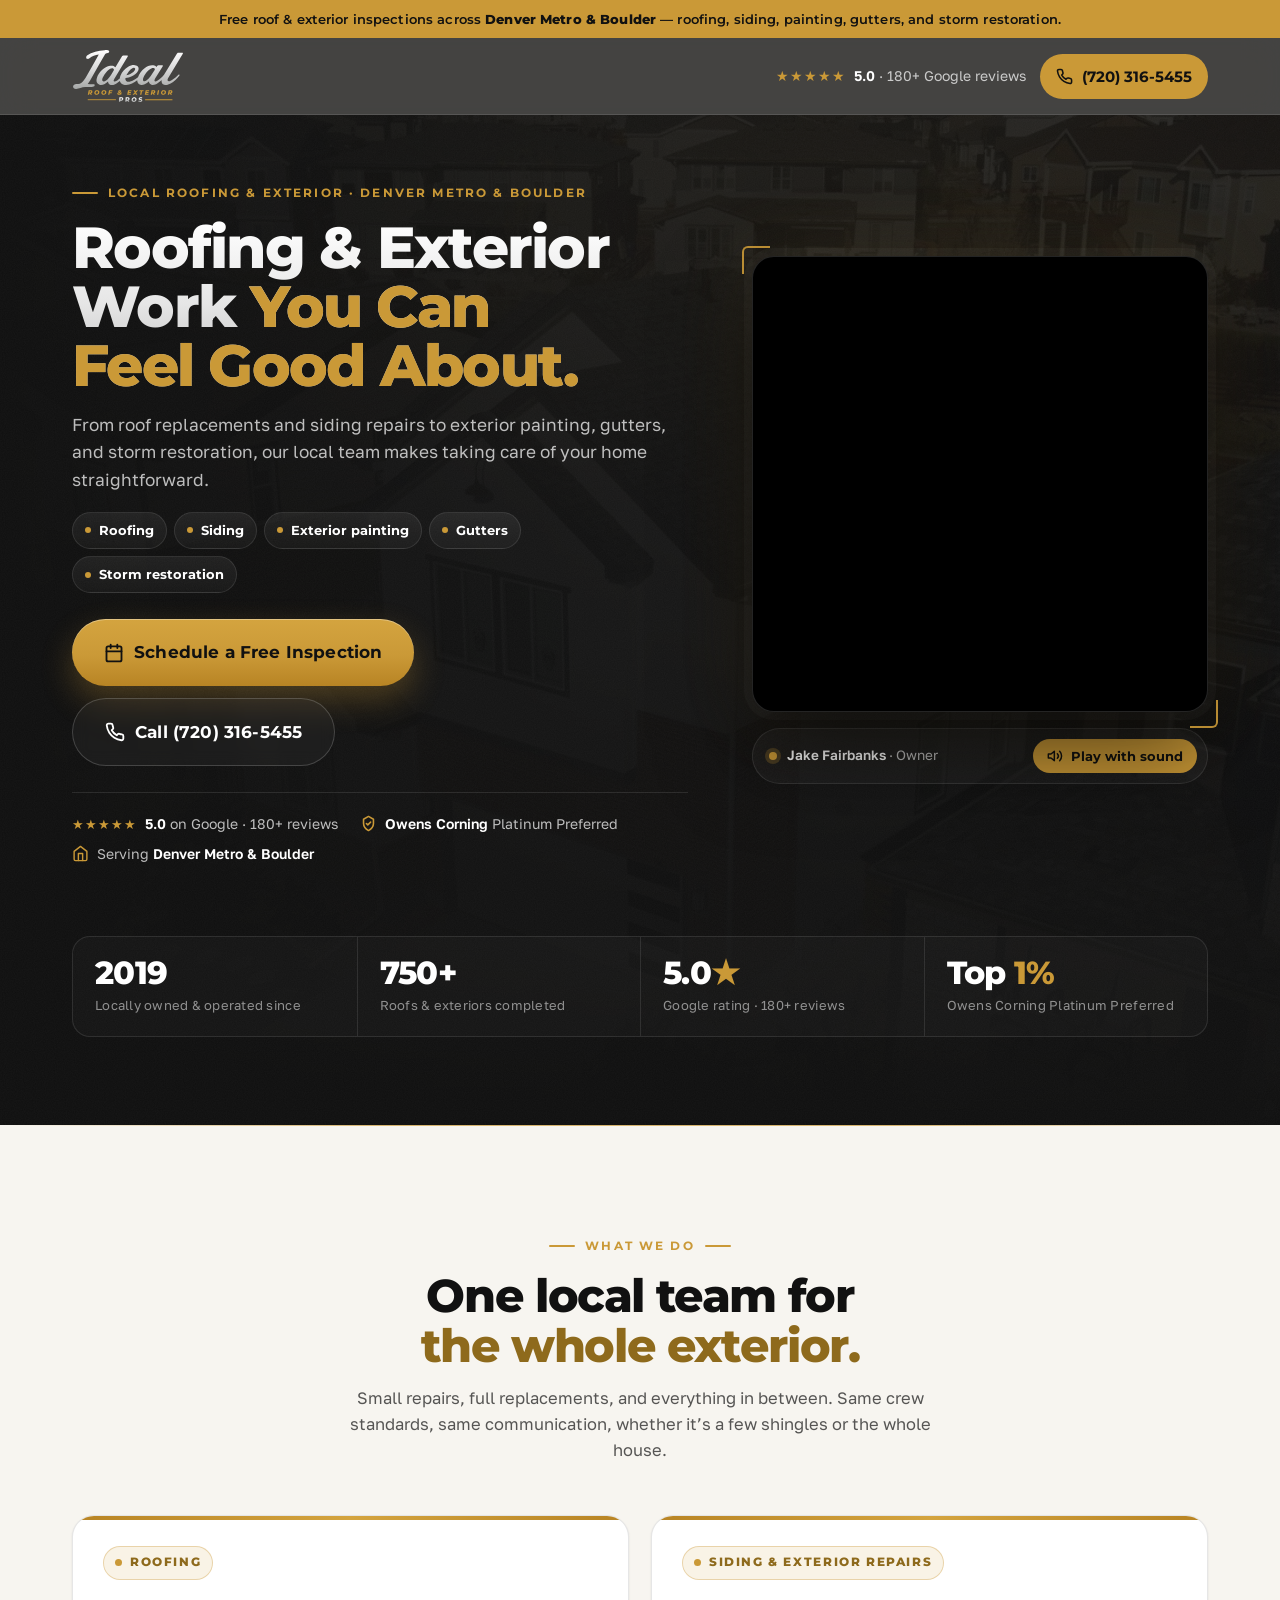
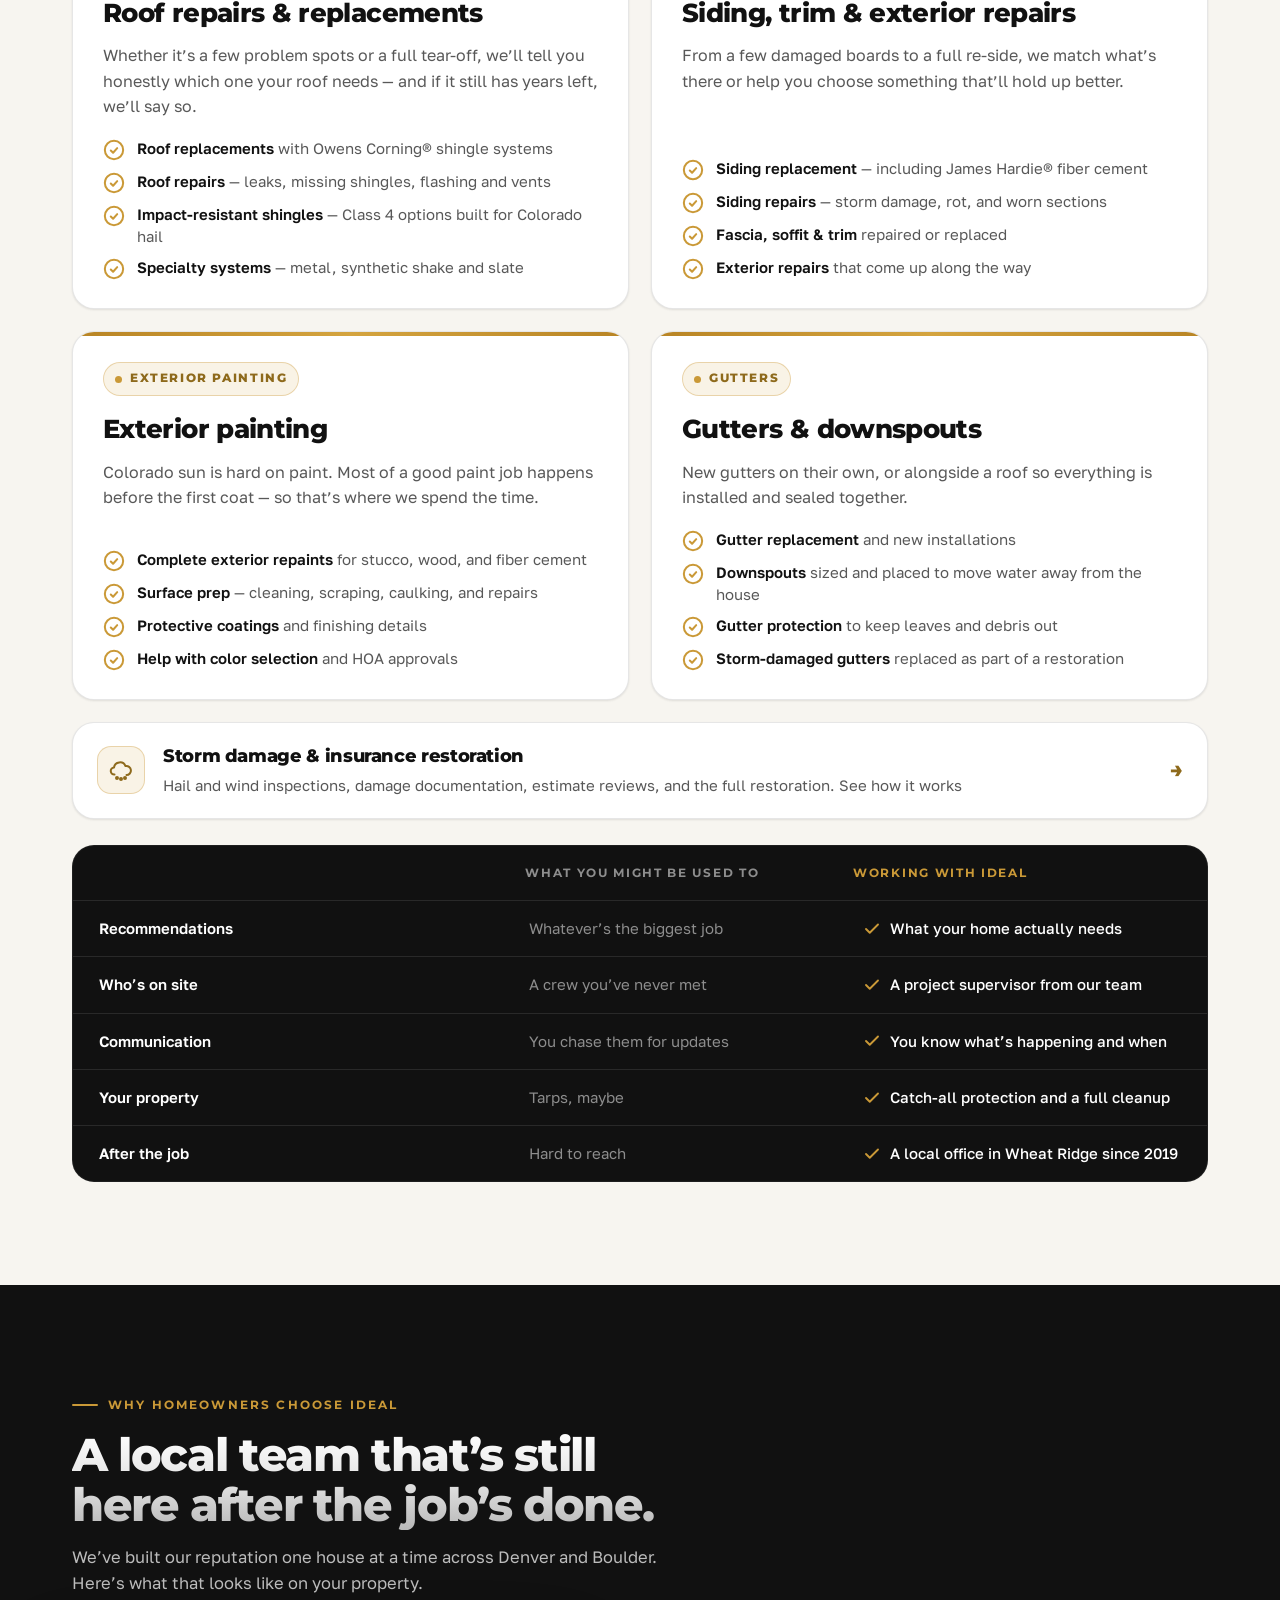
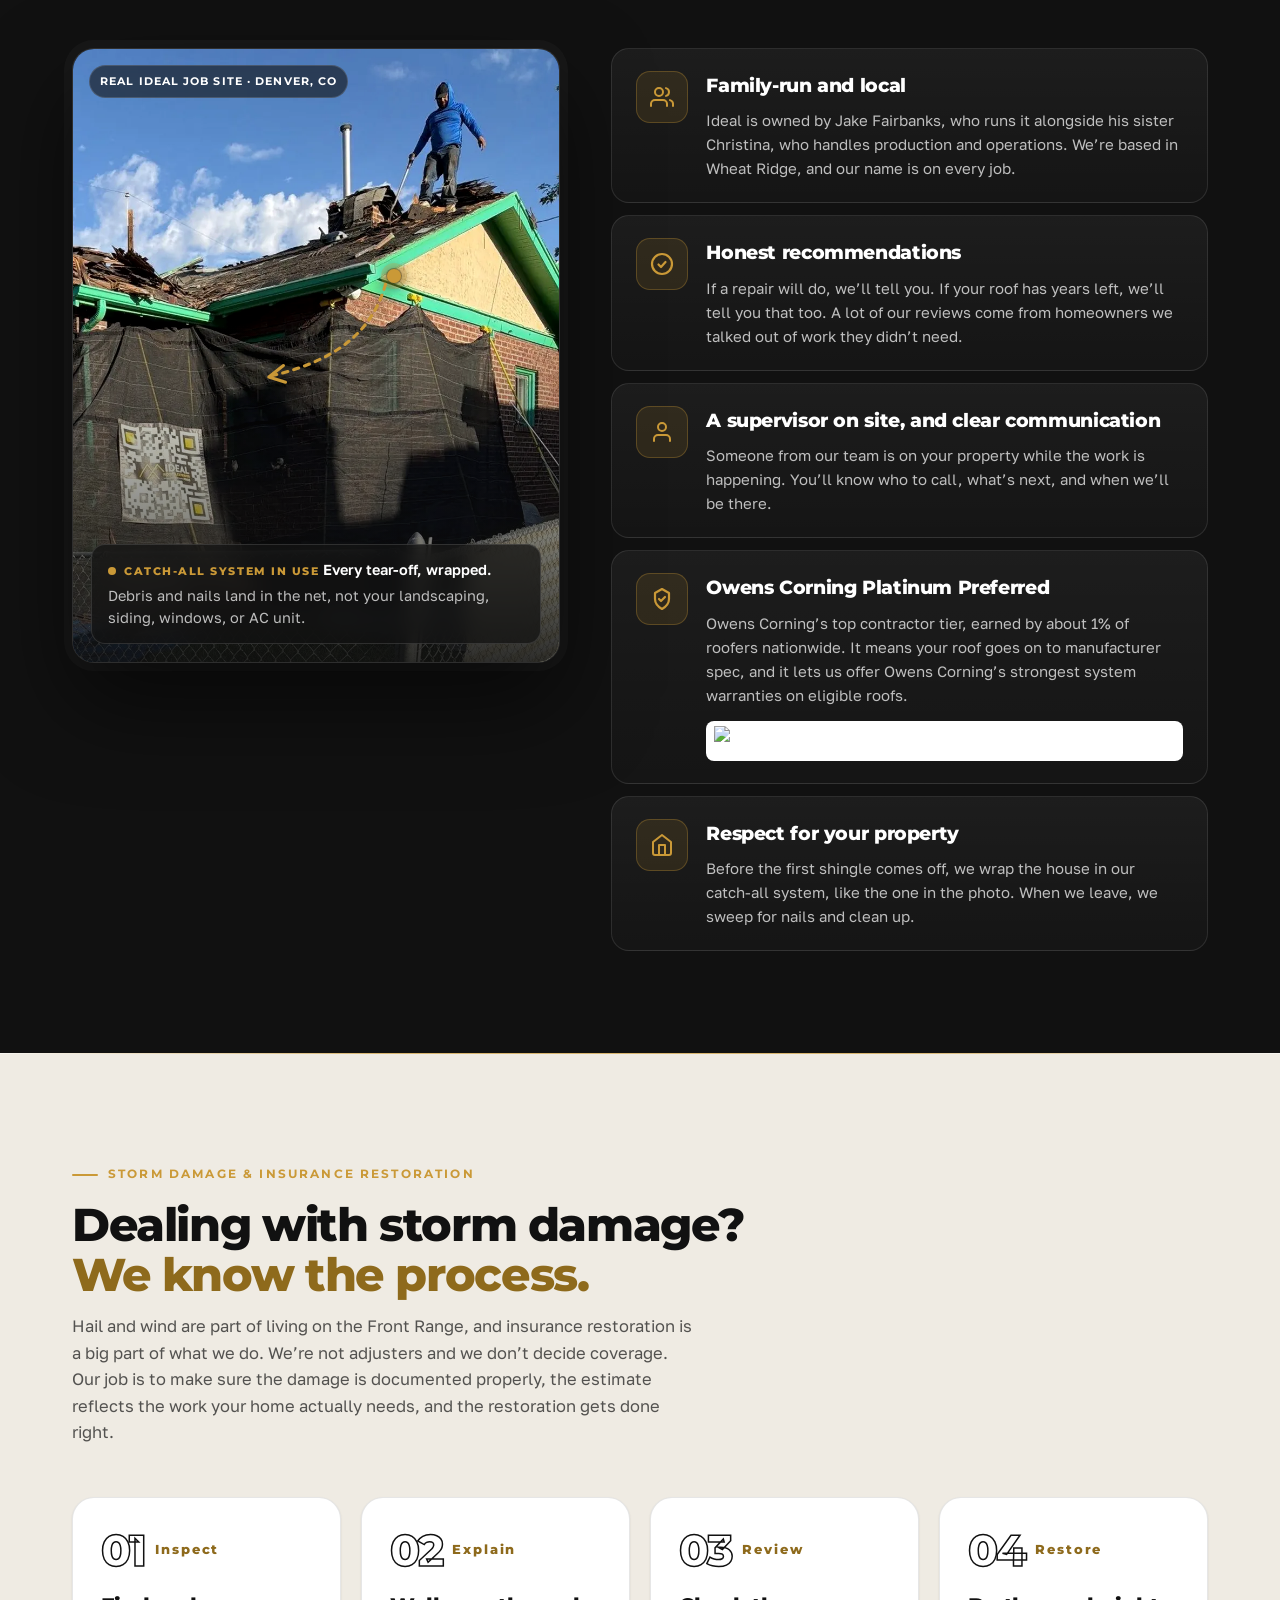
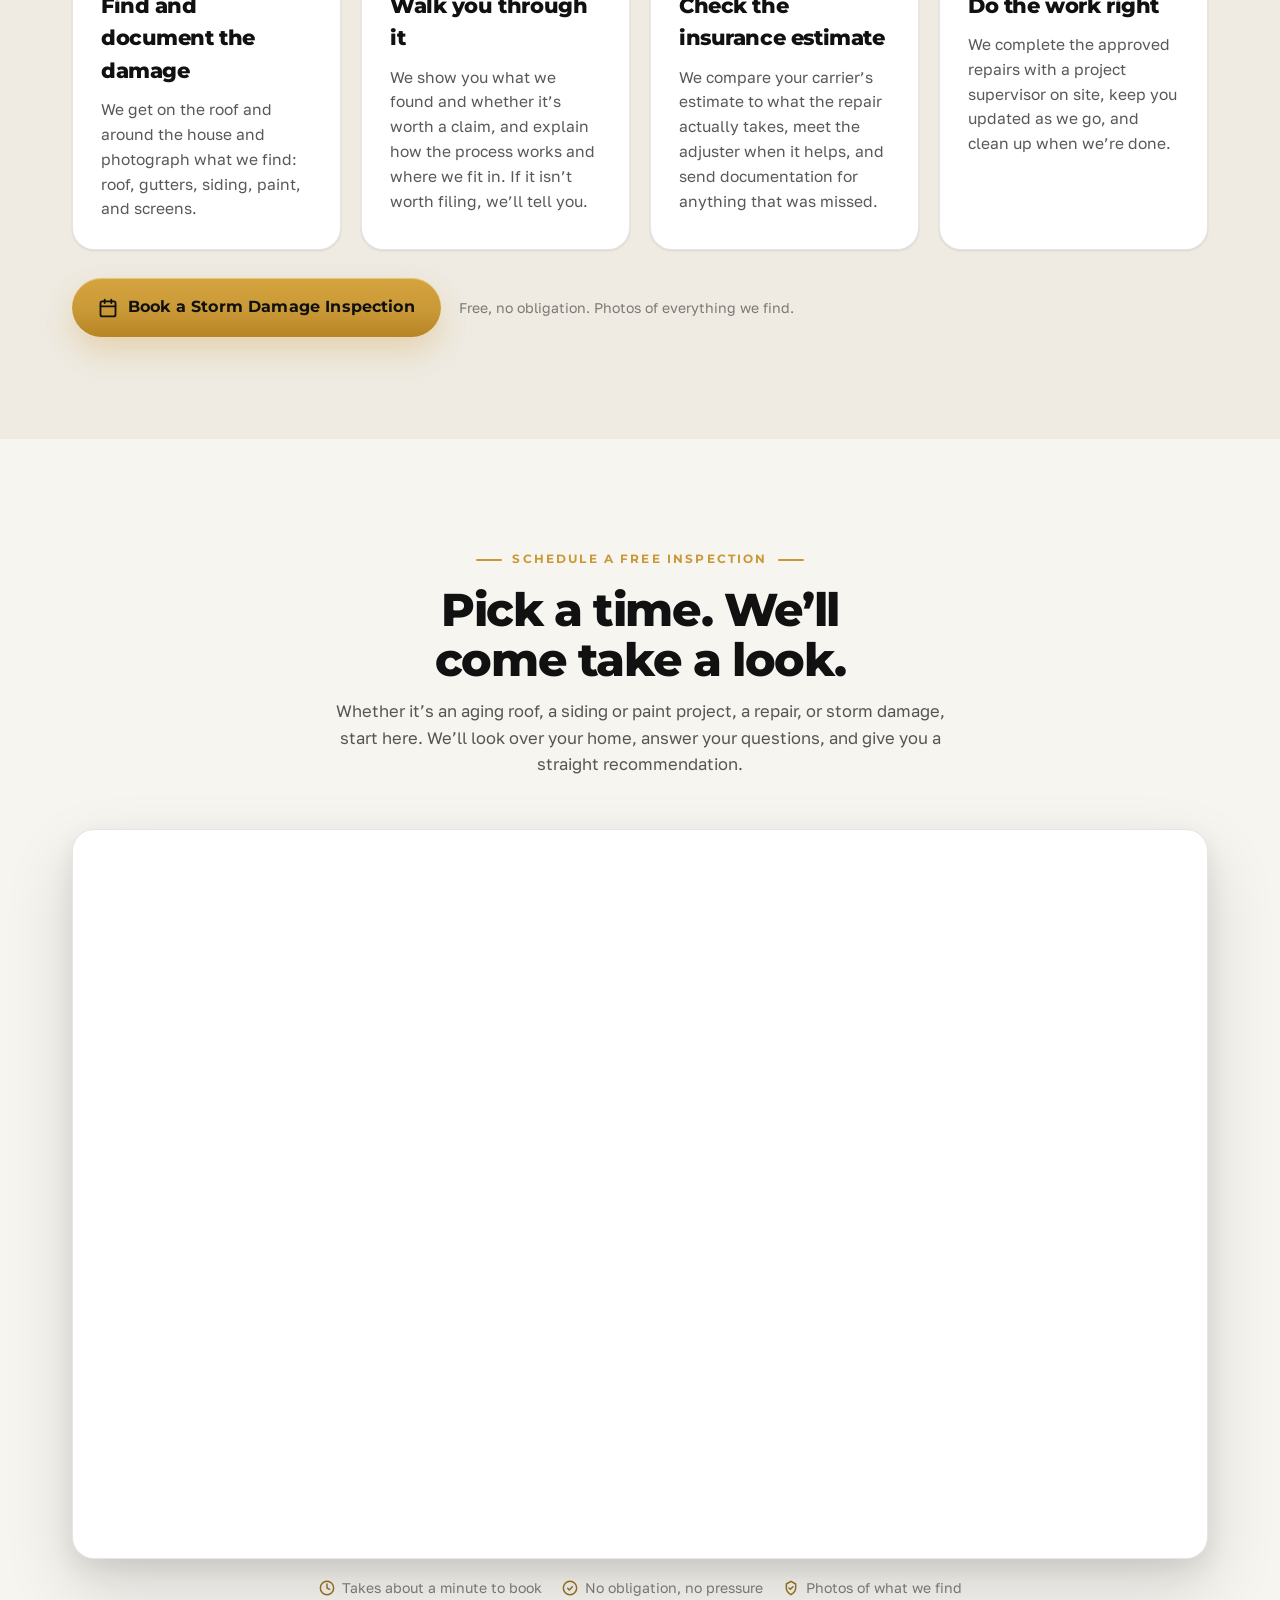
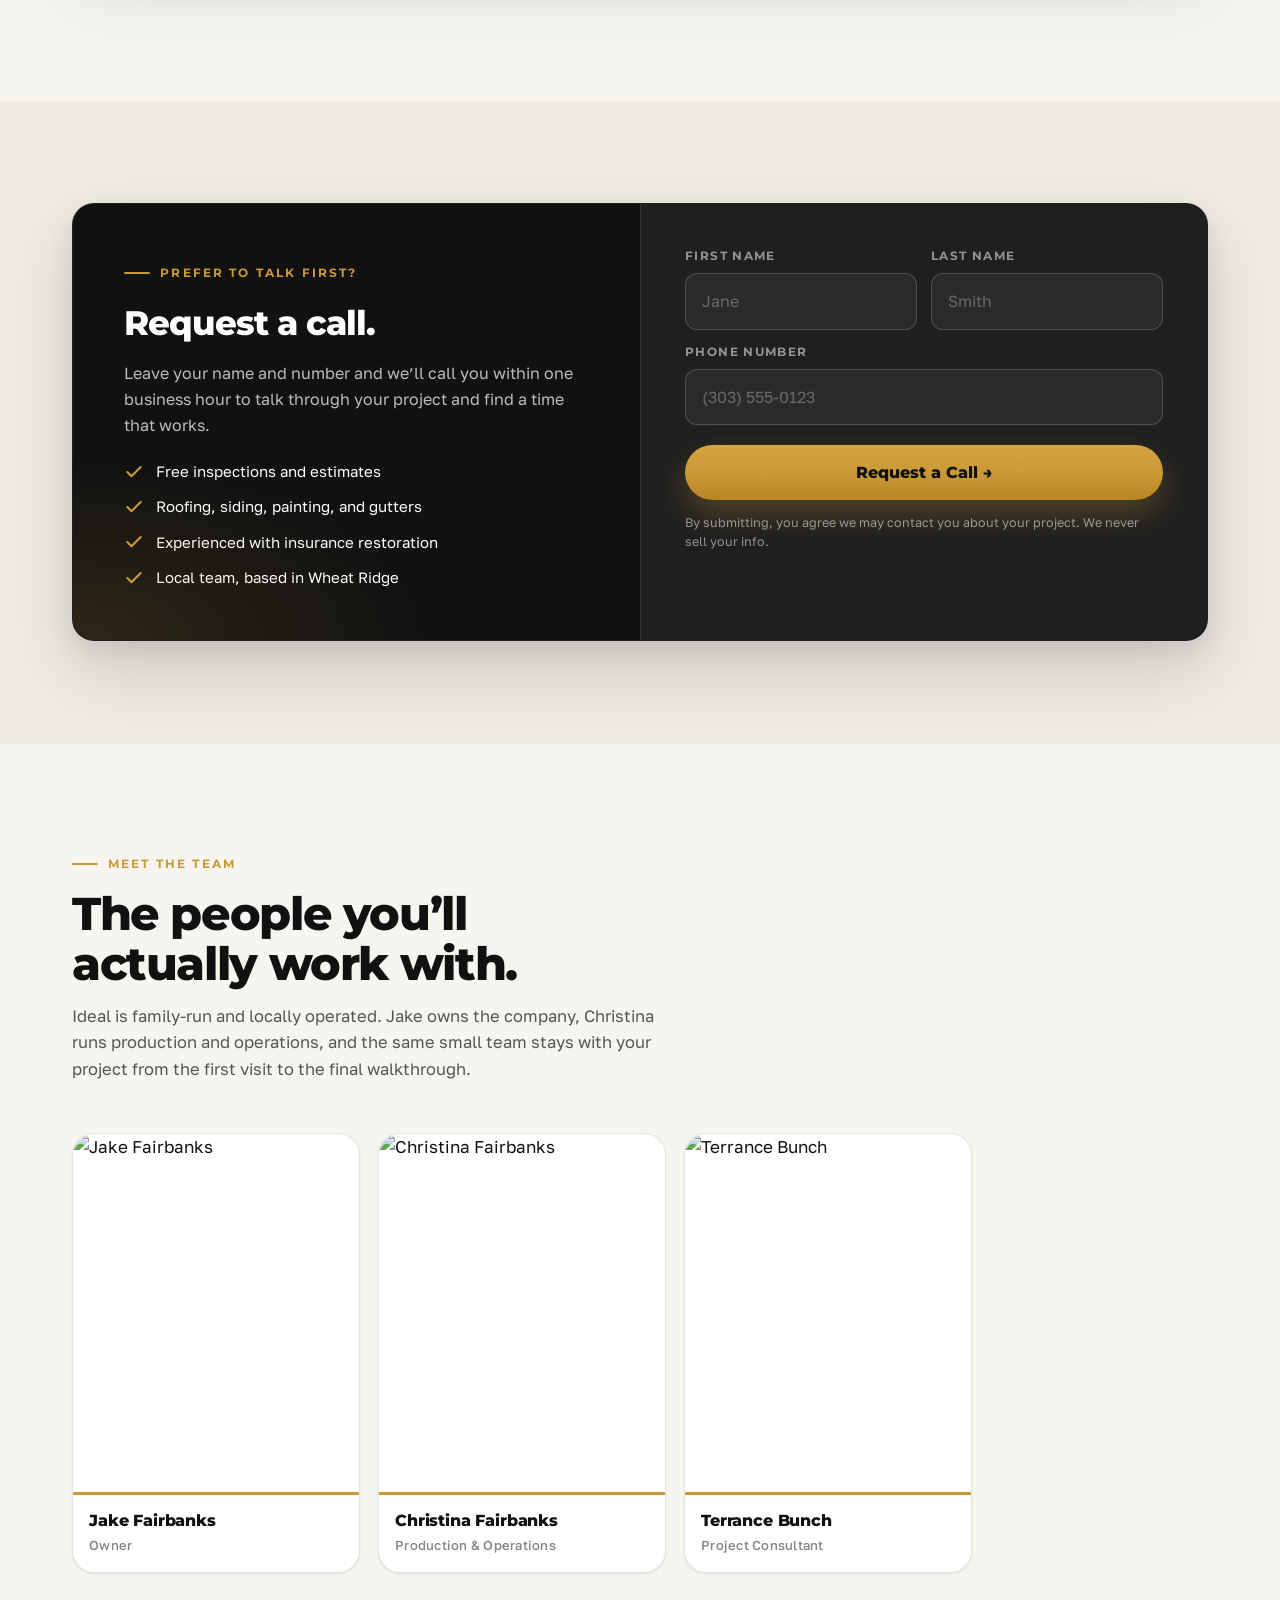
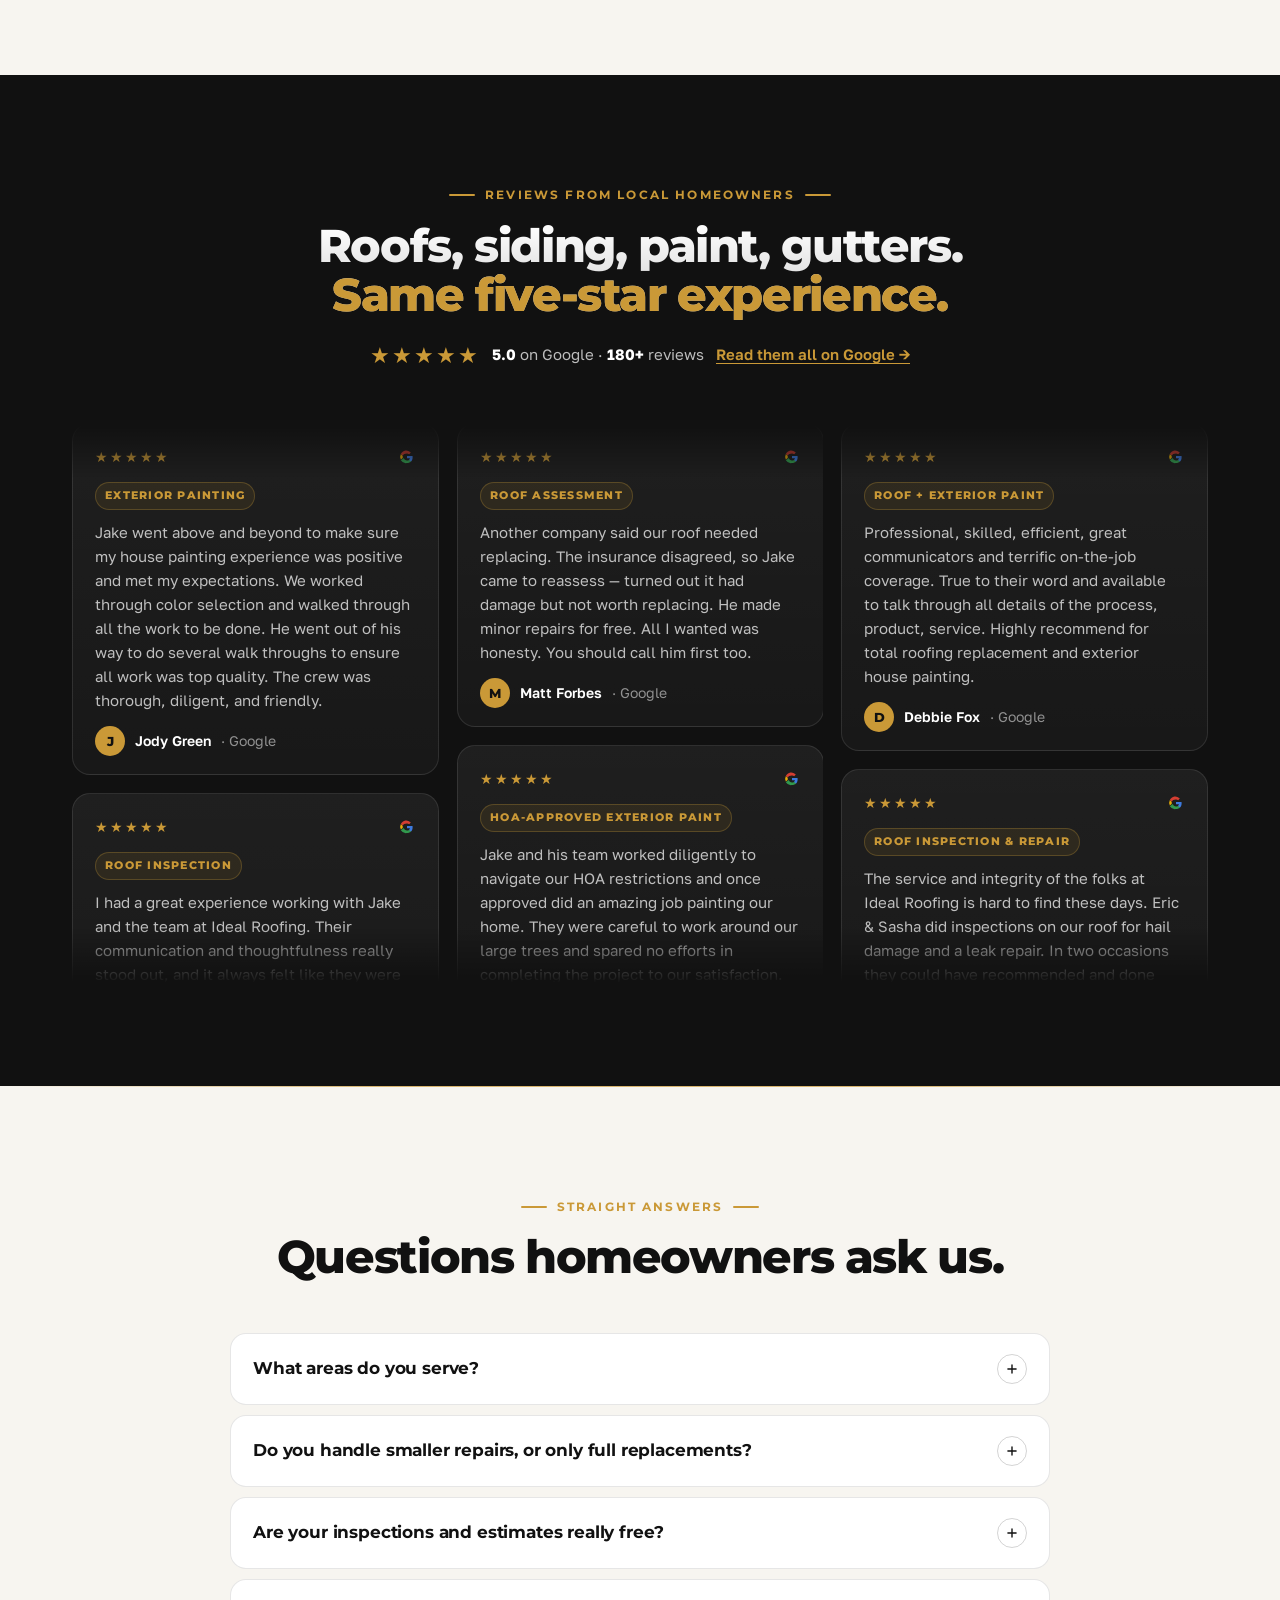
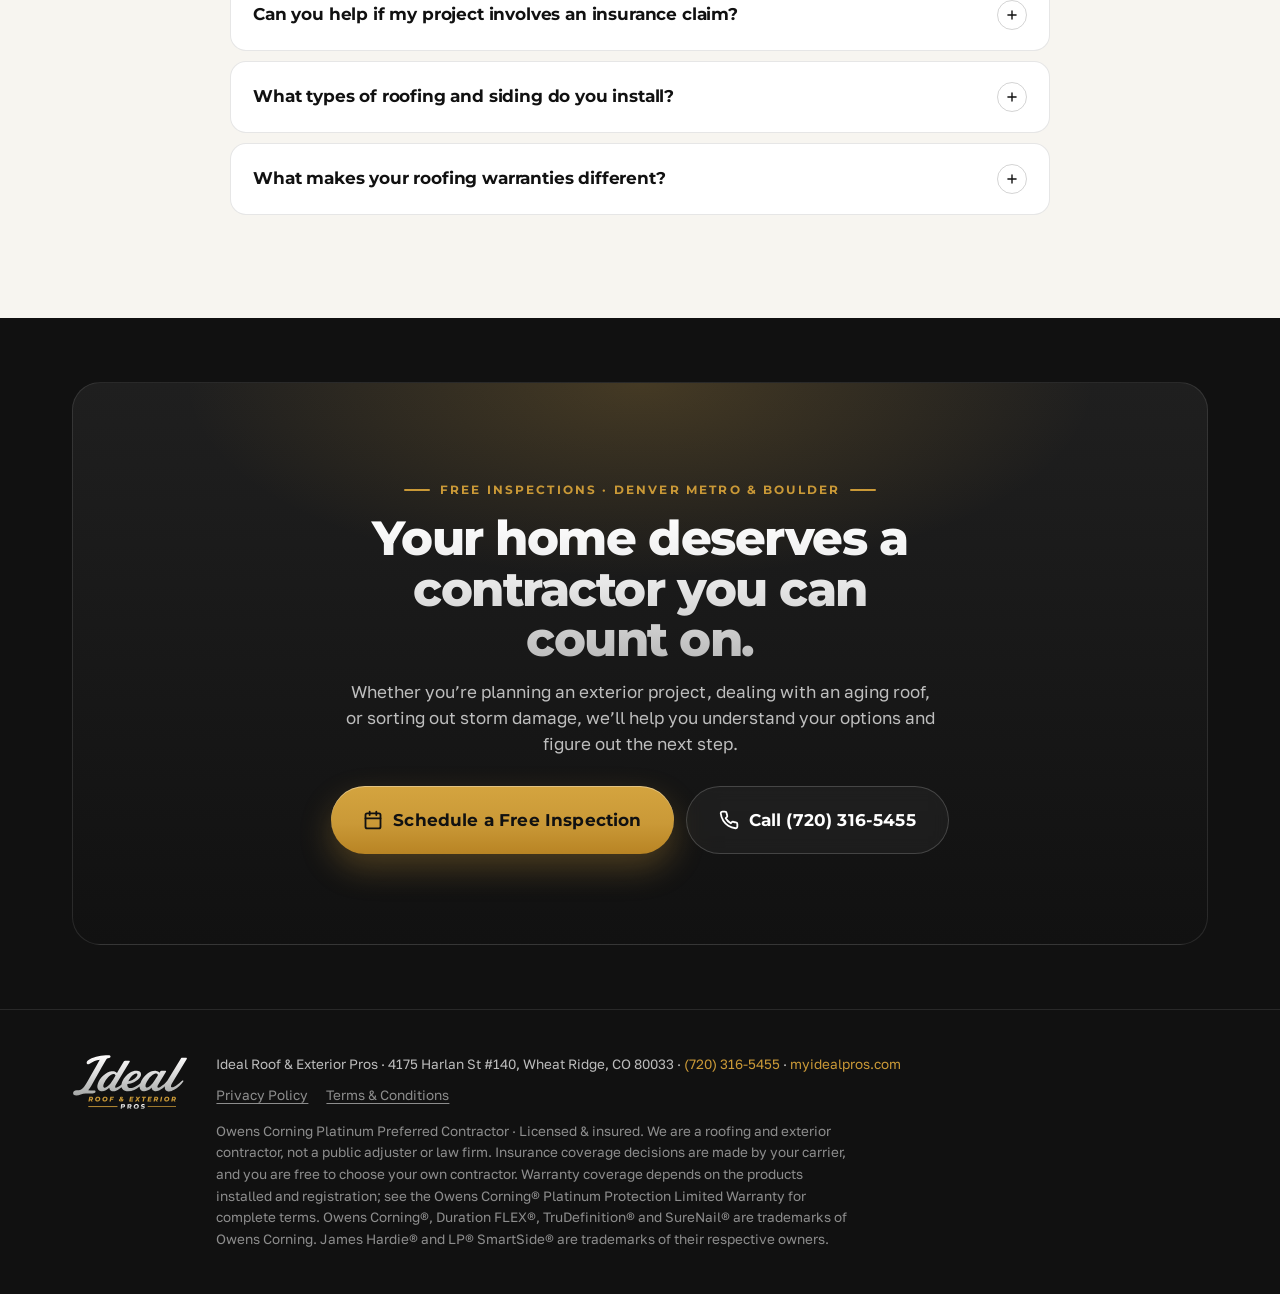
==== commit 6da7a615: "Team: remove Aaron Caldwell (no longer with Ideal); Jake first; 3-up grid, centered last card on mob" ====
--- a/index.html
+++ b/index.html
@@ -30,7 +30,7 @@
 <link rel="preconnect" href="https://fonts.gstatic.com" crossorigin>
 <link href="https://fonts.googleapis.com/css2?family=Montserrat:wght@700;800&family=Golos+Text:wght@400;500;600&display=swap" rel="stylesheet">
 <link rel="preload" as="image" href="/assets/hero.webp" type="image/webp">
-<link rel="stylesheet" href="/assets/site.css?v=d4623ae9">
+<link rel="stylesheet" href="/assets/site.css?v=3ec12ecd">
 <link href="https://assets.calendly.com/assets/external/widget.css" rel="stylesheet">
 
 <!-- Meta Pixel -->
@@ -386,20 +386,16 @@
     <div class="team-row reveal">
       
       <figure class="team-member">
+        <img class="team-photo" loading="lazy" alt="Jake Fairbanks" src="https://images.squarespace-cdn.com/content/5fc52c5a1452f90b7f00ebfd/6c117aa7-82e8-4a57-a44a-380570c2f9f2/DSC09038.jpg?content-type=image%2Fjpeg">
+        <figcaption><span class="team-name">Jake Fairbanks</span><span class="team-role">Owner</span></figcaption>
+      </figure>
+      <figure class="team-member">
         <img class="team-photo" loading="lazy" alt="Christina Fairbanks" src="https://images.squarespace-cdn.com/content/5fc52c5a1452f90b7f00ebfd/d14fd211-98fa-4b3e-87cc-908f151b284a/DSC08839.jpg?content-type=image%2Fjpeg">
         <figcaption><span class="team-name">Christina Fairbanks</span><span class="team-role">Production & Operations</span></figcaption>
       </figure>
       <figure class="team-member">
         <img class="team-photo" loading="lazy" alt="Terrance Bunch" src="https://images.squarespace-cdn.com/content/5fc52c5a1452f90b7f00ebfd/82e5811c-4e31-4c48-8b2d-385a9c0ef007/DSC09053.jpg?content-type=image%2Fjpeg">
         <figcaption><span class="team-name">Terrance Bunch</span><span class="team-role">Project Consultant</span></figcaption>
-      </figure>
-      <figure class="team-member">
-        <img class="team-photo" loading="lazy" alt="Jake Fairbanks" src="https://images.squarespace-cdn.com/content/5fc52c5a1452f90b7f00ebfd/6c117aa7-82e8-4a57-a44a-380570c2f9f2/DSC09038.jpg?content-type=image%2Fjpeg">
-        <figcaption><span class="team-name">Jake Fairbanks</span><span class="team-role">Owner</span></figcaption>
-      </figure>
-      <figure class="team-member">
-        <img class="team-photo" loading="lazy" alt="Aaron Caldwell" src="https://images.squarespace-cdn.com/content/5fc52c5a1452f90b7f00ebfd/97eff6b6-62e3-4a01-a779-ba9e3657698f/DSC09064.jpg?content-type=image%2Fjpeg">
-        <figcaption><span class="team-name">Aaron Caldwell</span><span class="team-role">On-Site Supervisor</span></figcaption>
       </figure>
     </div>
   </div>
--- a/assets/site.css
+++ b/assets/site.css
@@ -489,7 +489,9 @@
 .form-success.show { display: block; }
 
 /* ───────────── TEAM ───────────── */
-.team-row { display: grid; grid-template-columns: repeat(4, 1fr); gap: 18px; }
+.team-row { display: grid; grid-template-columns: repeat(3, 1fr); gap: 18px; max-width: 900px; }
+/* Odd count on 2-col mobile: center the last card */
+@media (max-width: 900px) { .team-row > .team-member:last-child:nth-child(odd) { grid-column: 1 / -1; justify-self: center; width: calc(50% - 6px); } }
 .team-member { margin: 0; position: relative; border-radius: var(--radius-lg); overflow: hidden; background: #fff; border: 1px solid var(--paper-line); box-shadow: var(--shadow-sm); }
 .team-photo { width: 100%; aspect-ratio: 4 / 5; object-fit: cover; object-position: center top; filter: saturate(.95); transition: transform .6s var(--ease); }
 .team-member:hover .team-photo { transform: scale(1.03); }
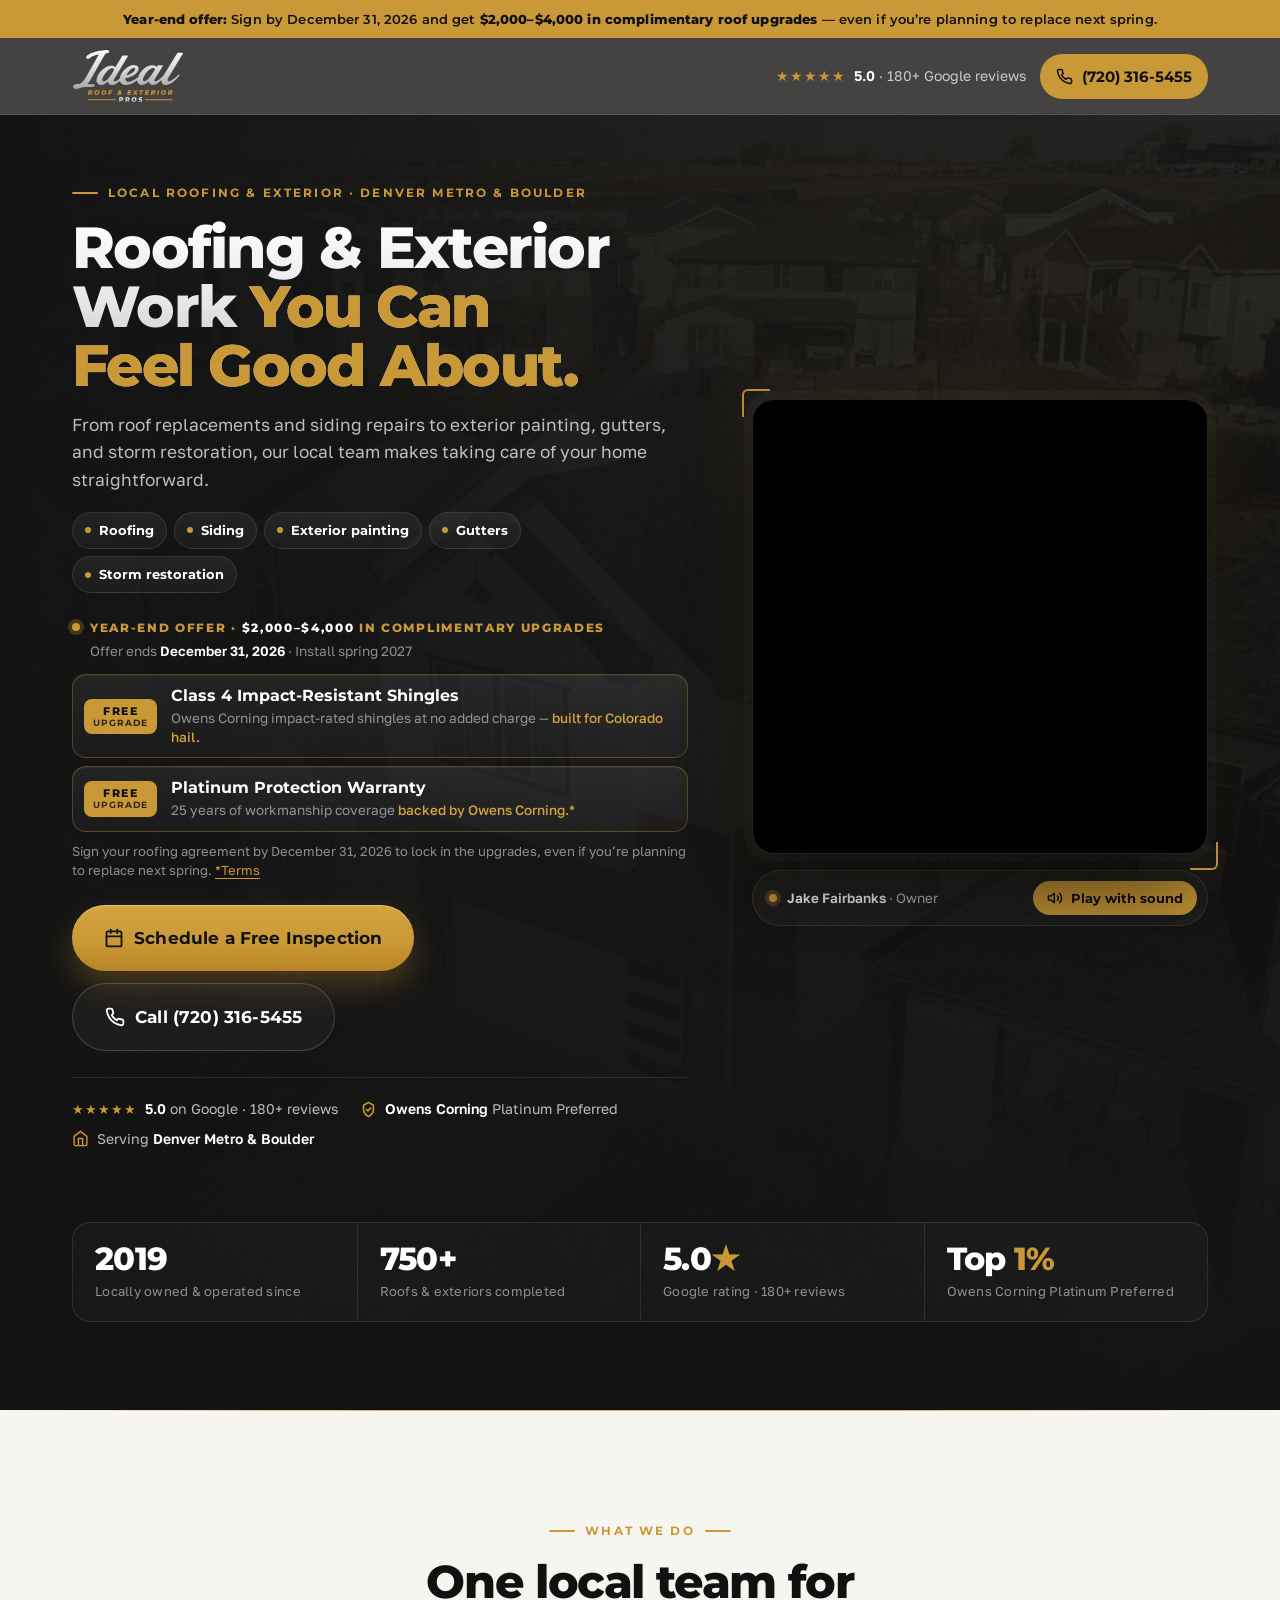
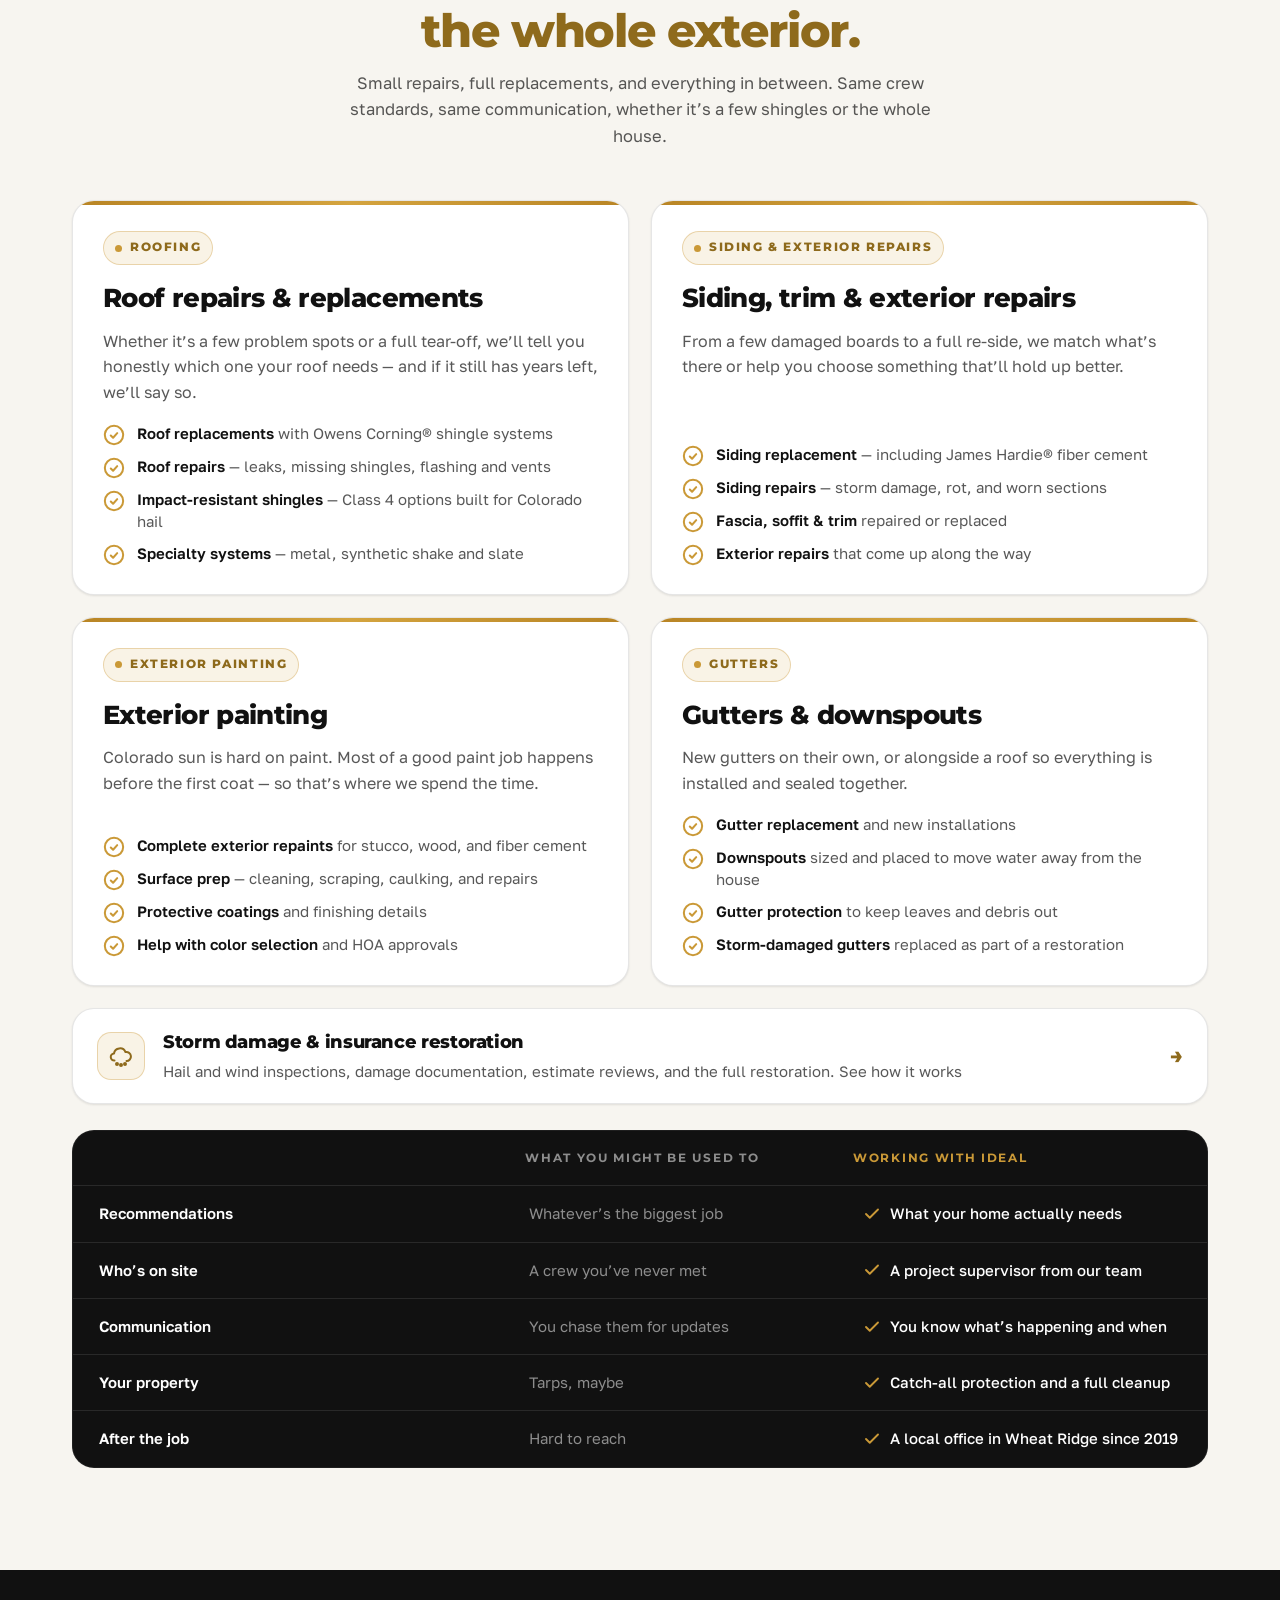
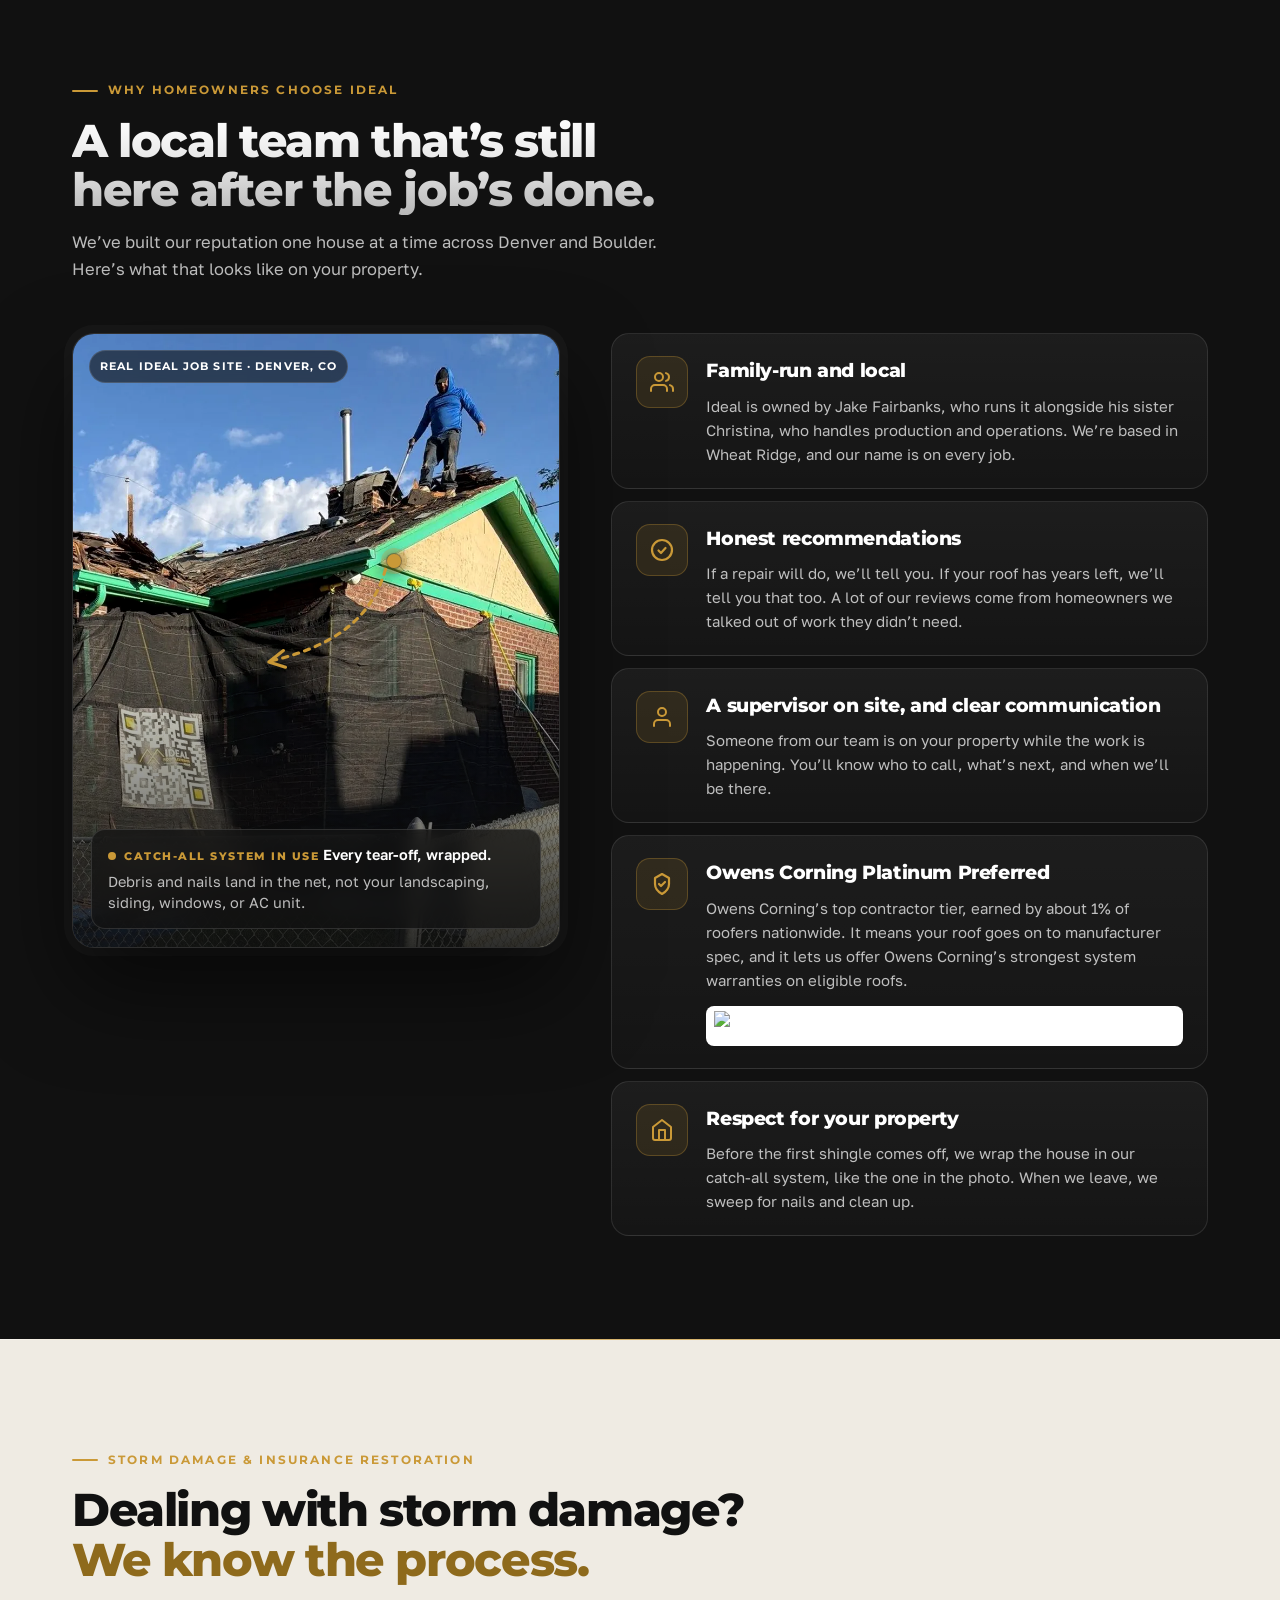
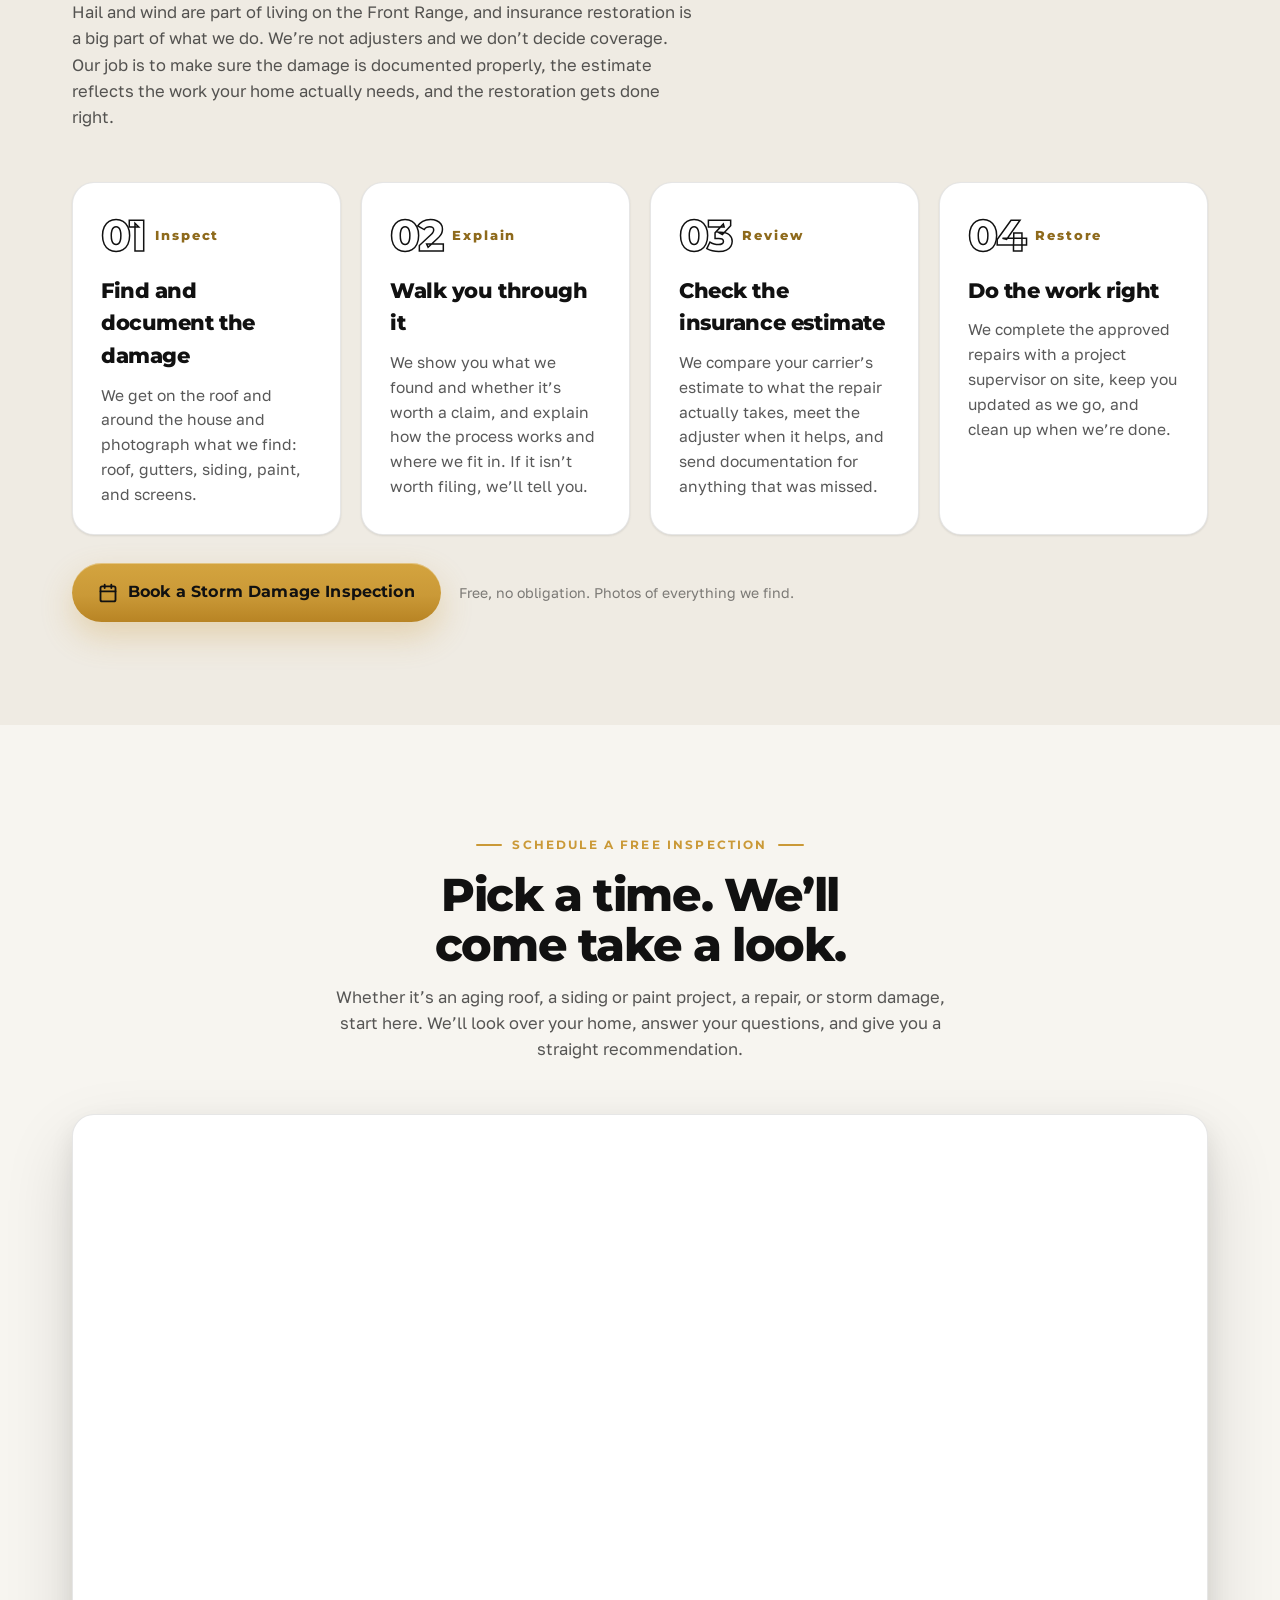
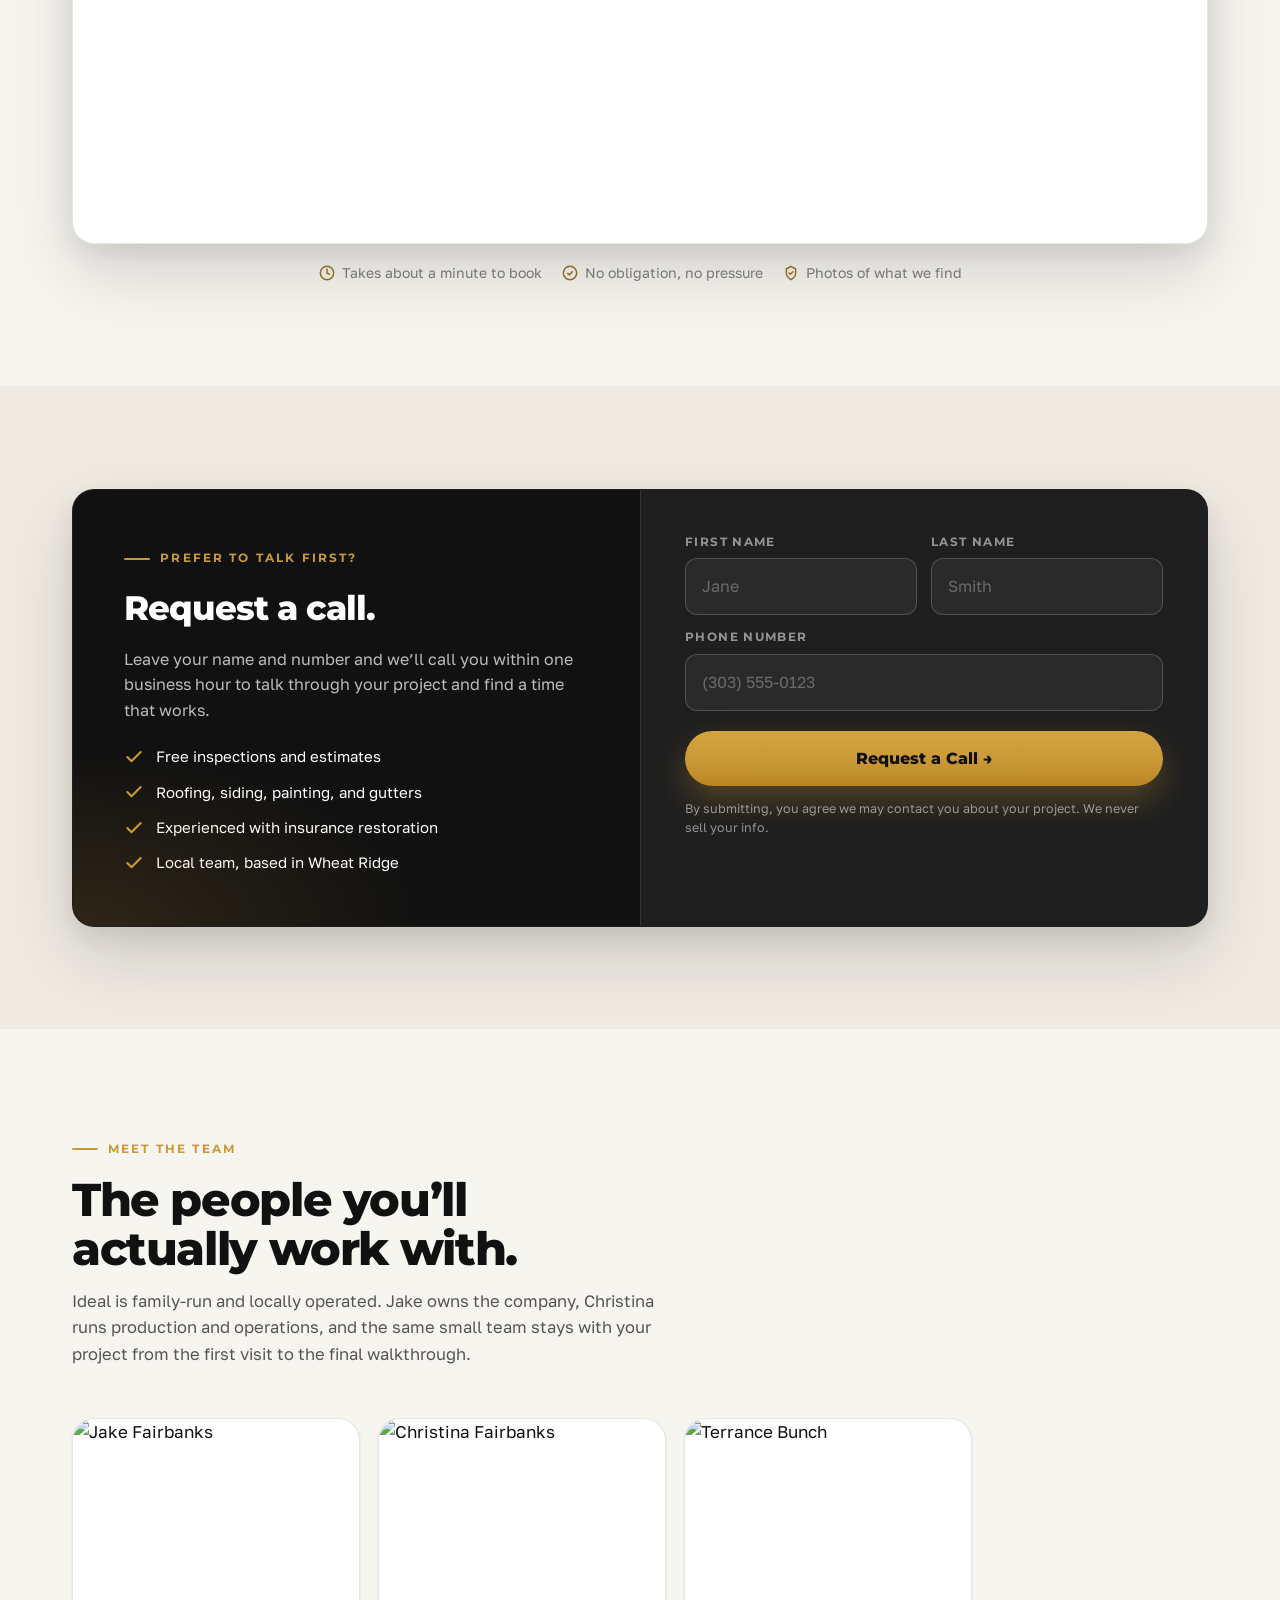
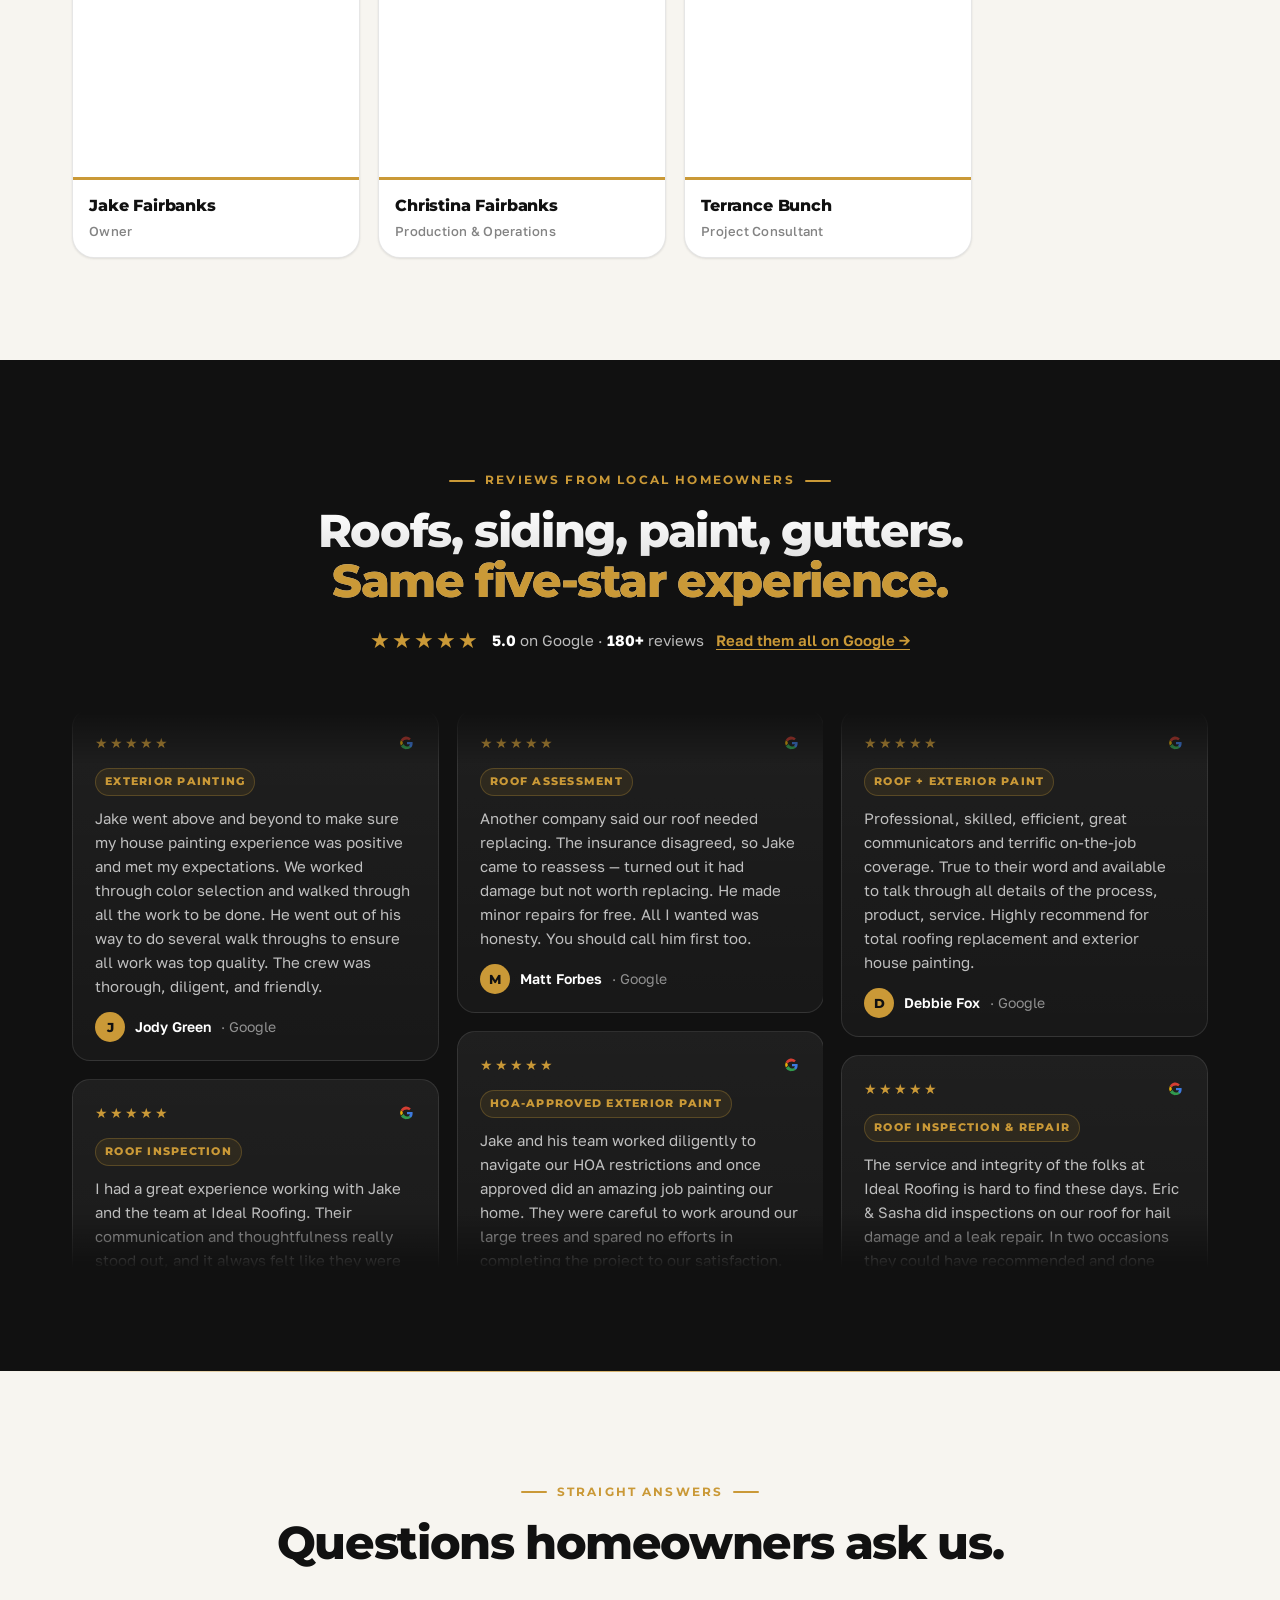
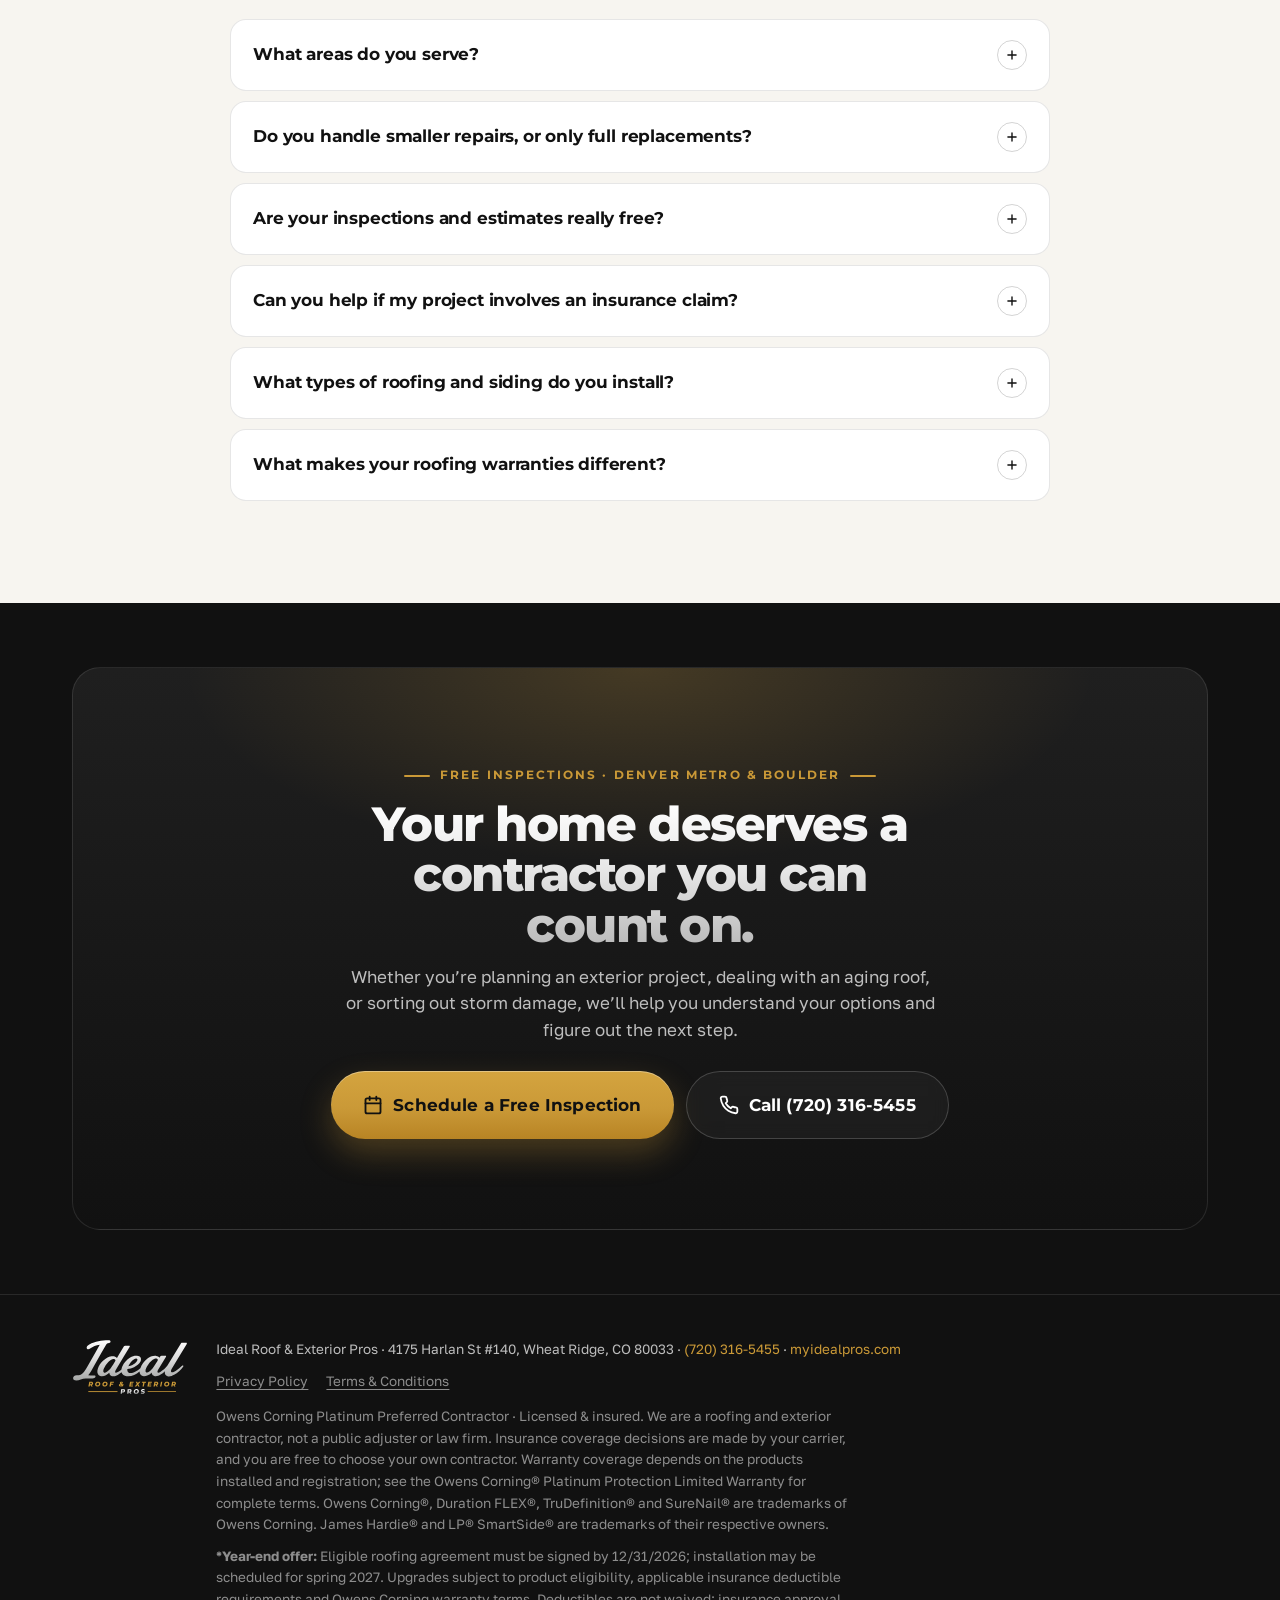
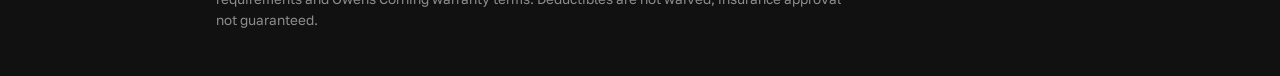
==== commit be7eecf4: "Year-end offer front and center, matched to fall 2026 flyer - Top band + hero offer block: $2,000-$4" ====
--- a/index.html
+++ b/index.html
@@ -30,7 +30,7 @@
 <link rel="preconnect" href="https://fonts.gstatic.com" crossorigin>
 <link href="https://fonts.googleapis.com/css2?family=Montserrat:wght@700;800&family=Golos+Text:wght@400;500;600&display=swap" rel="stylesheet">
 <link rel="preload" as="image" href="/assets/hero.webp" type="image/webp">
-<link rel="stylesheet" href="/assets/site.css?v=3ec12ecd">
+<link rel="stylesheet" href="/assets/site.css?v=eac99e87">
 <link href="https://assets.calendly.com/assets/external/widget.css" rel="stylesheet">
 
 <!-- Meta Pixel -->
@@ -48,14 +48,10 @@
 <body>
 
 
-<div class="urgency-band only-general">
-  <span class="long">Free roof &amp; exterior inspections across <strong>Denver Metro &amp; Boulder</strong> — roofing, siding, painting, gutters, and storm restoration.</span>
-  <span class="short">Free inspections across <strong>Denver Metro &amp; Boulder</strong>.</span>
-</div>
-<div class="urgency-band only-storm">
-  <span class="long"><strong>Storm just hit?</strong> Most policies set a deadline to file, so get inspected sooner rather than later. Ask about our <strong>Class&nbsp;4 upgrade</strong> on qualifying insurance roofs.</span>
-  <span class="short"><strong>Storm just hit?</strong> Get inspected before the filing window closes.</span>
-</div>
+<a class="urgency-band promo-band" href="#promo">
+  <span class="long"><strong>Year-end offer:</strong> Sign by December 31, 2026 and get <strong>$2,000–$4,000 in complimentary roof upgrades</strong> — even if you’re planning to replace next spring.</span>
+  <span class="short"><strong>Year-end offer:</strong> $2,000–$4,000 in free roof upgrades. Ends Dec 31.</span>
+</a>
 
 <header class="topbar">
   <div class="container topbar-inner">
@@ -93,6 +89,28 @@
           <a href="#services">Gutters</a>
           <a href="#insurance">Storm restoration</a>
         </nav>
+
+        <div class="offer-stack" id="promo" aria-label="Year-end offer">
+          <div class="promo-head">
+            <span class="promo-title"><span class="promo-dot"></span><span>Year-end offer · <span class="promo-value">$2,000–$4,000</span> in complimentary upgrades</span></span>
+            <span class="promo-dates">Offer ends <strong>December 31, 2026</strong> · Install spring 2027</span>
+          </div>
+          <a href="#book" class="offer-pill">
+            <span class="tag">FREE<small>UPGRADE</small></span>
+            <span>
+              <span class="t">Class 4 Impact-Resistant Shingles</span>
+              <span class="d">Owens Corning impact-rated shingles at no added charge — <em>built for Colorado hail.</em></span>
+            </span>
+          </a>
+          <a href="#book" class="offer-pill">
+            <span class="tag">FREE<small>UPGRADE</small></span>
+            <span>
+              <span class="t">Platinum Protection Warranty</span>
+              <span class="d">25 years of workmanship coverage <em>backed by Owens Corning.*</em></span>
+            </span>
+          </a>
+          <p class="promo-fine">Sign your roofing agreement by December 31, 2026 to lock in the upgrades, even if you’re planning to replace next spring. <a href="#promo-terms">*Terms</a></p>
+        </div>
 
         <div class="hero-actions">
           <div class="cta-row">
@@ -306,14 +324,6 @@
         <p>We complete the approved repairs with a project supervisor on site, keep you updated as we go, and clean up when we’re done.</p>
       </div>
     </div>
-    
-    <div class="promo-callout only-storm reveal">
-      <span class="offer-badge">Current offer</span>
-      <div>
-        <strong>Class 4 shingle upgrade on qualifying insurance roofs.</strong>
-        On insurance-approved full roof replacements we install, we’re upgrading to Owens Corning® Duration FLEX® Class 4 impact-resistant shingles and registering the Owens Corning® Platinum Protection warranty at no added cost. Ask us whether your project qualifies.
-      </div>
-    </div>
     <div class="insurance-cta reveal">
       <a href="#book" class="btn btn-primary"><svg viewBox="0 0 24 24" fill="none" stroke="currentColor" stroke-width="2.2" stroke-linecap="round" stroke-linejoin="round" aria-hidden="true"><rect x="3" y="4" width="18" height="18" rx="2" ry="2"/><line x1="16" y1="2" x2="16" y2="6"/><line x1="8" y1="2" x2="8" y2="6"/><line x1="3" y1="10" x2="21" y2="10"/></svg> Book a Storm Damage Inspection</a>
       <span class="insurance-note">Free, no obligation. Photos of everything we find.</span>
@@ -364,7 +374,7 @@
         <input type="hidden" name="lead_type" id="lead_type" value="Roof / Exterior Inspection" data-general="Roof / Exterior Inspection" data-storm="Storm / Hail Damage">
         <input type="hidden" name="source_detail" value="meta-ads-storm-insurance-lp">
         <input type="hidden" name="page_mode" id="page_mode" value="general">
-        <input type="hidden" name="offer" id="offer" value="" data-storm="Free Class 4 Duration FLEX + Platinum Warranty">
+        <input type="hidden" name="offer" id="offer" value="Year-end offer 2026 (sign by 12/31/2026, install spring 2027): Class 4 shingles + Platinum Protection Warranty">
         <input type="hidden" name="utm_source" id="utm_source" value="">
         <input type="hidden" name="utm_campaign" id="utm_campaign" value="">
         <input type="hidden" name="utm_creative" id="utm_creative" value="">
@@ -656,7 +666,8 @@
         <a href="https://myidealpros.com/privacy-policy" target="_blank" rel="noopener">Privacy Policy</a>
         <a href="https://myidealpros.com/terms-and-conditions" target="_blank" rel="noopener">Terms &amp; Conditions</a>
       </div>
-      <div class="foot-legal">Owens Corning Platinum Preferred Contractor · Licensed &amp; insured. We are a roofing and exterior contractor, not a public adjuster or law firm. Insurance coverage decisions are made by your carrier, and you are free to choose your own contractor. Warranty coverage depends on the products installed and registration; see the Owens Corning® Platinum Protection Limited Warranty for complete terms. <span class="only-storm">Upgrade offer applies to qualifying insurance-approved full roof replacements installed by Ideal Roof & Exterior Pros; ask us about eligibility.</span> Owens Corning®, Duration FLEX®, TruDefinition® and SureNail® are trademarks of Owens Corning. James Hardie® and LP® SmartSide® are trademarks of their respective owners.</div>
+      <div class="foot-legal">Owens Corning Platinum Preferred Contractor · Licensed &amp; insured. We are a roofing and exterior contractor, not a public adjuster or law firm. Insurance coverage decisions are made by your carrier, and you are free to choose your own contractor. Warranty coverage depends on the products installed and registration; see the Owens Corning® Platinum Protection Limited Warranty for complete terms. Owens Corning®, Duration FLEX®, TruDefinition® and SureNail® are trademarks of Owens Corning. James Hardie® and LP® SmartSide® are trademarks of their respective owners.</div>
+      <div class="foot-legal" id="promo-terms"><strong>*Year-end offer:</strong> Eligible roofing agreement must be signed by 12/31/2026; installation may be scheduled for spring 2027. Upgrades subject to product eligibility, applicable insurance deductible requirements and Owens Corning warranty terms. Deductibles are not waived; insurance approval not guaranteed.</div>
     </div>
   </div>
 </footer>
@@ -669,8 +680,8 @@
 </div>
 
 
-<script>window.PAGE = {"town":"Denver","campaign":"general","stormVariants":["storm","hail","wind","deductible","storm-just-hit","denied"],"variants":{"general":{"eyebrow":"Local roofing &amp; exterior · Denver Metro &amp; Boulder","headline":"Roofing &amp; Exterior Work <span class=\"accent\">You Can Feel Good About.</span>","sub":"From roof replacements and siding repairs to exterior painting, gutters, and storm restoration, our local team makes taking care of your home straightforward."},"storm":{"eyebrow":"Storm restoration · Denver Metro &amp; Boulder","headline":"Storm Damage? <span class=\"accent\">We Know the Insurance Process.</span>","sub":"Free roof inspection from a five-star local roofing and exterior team. If there’s hail or wind damage, we’ll document it, meet your adjuster on-site, and take care of the restoration from start to finish."},"hail":{"eyebrow":"Storm restoration · Denver Metro &amp; Boulder","headline":"Hail Hit Denver. <span class=\"accent\">Is Your Roof Okay?</span>","sub":"Hail damage is hard to spot from the ground. We’ll inspect for free, photograph what we find, and if there’s a claim to be made, help you through it from the first adjuster visit to the finished roof."},"wind":{"eyebrow":"Storm restoration · Denver Metro &amp; Boulder","headline":"Missing Shingles After the Wind? <span class=\"accent\">Let’s Take a Look.</span>","sub":"Wind damage can be covered just like hail, depending on your policy. We’ll inspect for free, document what we find, and walk you through your options."},"deductible":{"eyebrow":"Storm restoration · Denver Metro &amp; Boulder","headline":"Insurance Roof Coming Up? <span class=\"accent\">Ask About Our Class 4 Upgrade.</span>","sub":"On qualifying insurance roof replacements, we’re currently upgrading to Owens Corning Duration FLEX® Class 4 shingles at no added cost. Start with a free inspection."},"storm-just-hit":{"eyebrow":"Storm restoration · Denver Metro &amp; Boulder","headline":"Storm Just Hit Denver? <span class=\"accent\">Get It Inspected First.</span>","sub":"Don’t wait for a leak. We’ll inspect your roof for free, document any hail or wind damage, and tell you straight whether it’s worth filing a claim."},"denied":{"eyebrow":"Storm restoration · Denver Metro &amp; Boulder","headline":"Claim Denied or Underpaid? <span class=\"accent\">Let’s Take a Second Look.</span>","sub":"Adjusters sometimes miss legitimate damage. We’ll re-inspect for free, document what we find, and help you request a re-inspection with your carrier."}},"gtagLeadLabel":null,"gtagScheduleLabel":null,"gtagContactLabel":null};</script>
+<script>window.PAGE = {"town":"Denver","campaign":"general","stormVariants":["storm","hail","wind","deductible","storm-just-hit","denied"],"variants":{"general":{"eyebrow":"Local roofing &amp; exterior · Denver Metro &amp; Boulder","headline":"Roofing &amp; Exterior Work <span class=\"accent\">You Can Feel Good About.</span>","sub":"From roof replacements and siding repairs to exterior painting, gutters, and storm restoration, our local team makes taking care of your home straightforward."},"storm":{"eyebrow":"Storm restoration · Denver Metro &amp; Boulder","headline":"Storm Damage? <span class=\"accent\">We Know the Insurance Process.</span>","sub":"Free roof inspection from a five-star local roofing and exterior team. If there’s hail or wind damage, we’ll document it, meet your adjuster on-site, and take care of the restoration from start to finish."},"hail":{"eyebrow":"Storm restoration · Denver Metro &amp; Boulder","headline":"Hail Hit Denver. <span class=\"accent\">Is Your Roof Okay?</span>","sub":"Hail damage is hard to spot from the ground. We’ll inspect for free, photograph what we find, and if there’s a claim to be made, help you through it from the first adjuster visit to the finished roof."},"wind":{"eyebrow":"Storm restoration · Denver Metro &amp; Boulder","headline":"Missing Shingles After the Wind? <span class=\"accent\">Let’s Take a Look.</span>","sub":"Wind damage can be covered just like hail, depending on your policy. We’ll inspect for free, document what we find, and walk you through your options."},"deductible":{"eyebrow":"Storm restoration · Denver Metro &amp; Boulder","headline":"Your Spring Roof, With <span class=\"accent\">$2,000–$4,000 in Complimentary Upgrades.</span>","sub":"Sign your roof replacement agreement by December 31, 2026 and we’ll include Owens Corning Class 4 shingles and the Platinum Protection Warranty, even if you install in spring 2027. Start with a free inspection."},"storm-just-hit":{"eyebrow":"Storm restoration · Denver Metro &amp; Boulder","headline":"Storm Just Hit Denver? <span class=\"accent\">Get It Inspected First.</span>","sub":"Don’t wait for a leak. We’ll inspect your roof for free, document any hail or wind damage, and tell you straight whether it’s worth filing a claim."},"denied":{"eyebrow":"Storm restoration · Denver Metro &amp; Boulder","headline":"Claim Denied or Underpaid? <span class=\"accent\">Let’s Take a Second Look.</span>","sub":"Adjusters sometimes miss legitimate damage. We’ll re-inspect for free, document what we find, and help you request a re-inspection with your carrier."}},"gtagLeadLabel":null,"gtagScheduleLabel":null,"gtagContactLabel":null};</script>
 <script src="https://player.vimeo.com/api/player.js" defer></script>
-<script src="/assets/site.js?v=4f46a57f" defer></script>
+<script src="/assets/site.js?v=6489ea0a" defer></script>
 </body>
 </html>
--- a/assets/site.css
+++ b/assets/site.css
@@ -567,6 +567,37 @@
 .sticky-call a svg { width: 18px; height: 18px; }
 .sticky-call .call { color: #fff; border: 1.5px solid var(--line-on-dark-strong); }
 .sticky-call .book { color: var(--ink); background: linear-gradient(180deg, var(--gold-light), var(--gold) 55%, var(--gold-deep)); box-shadow: var(--shadow-gold); }
+
+/* ───────────── Promo (hero + band) ───────────── */
+a.urgency-band { display: block; transition: background .2s var(--ease); }
+a.urgency-band:hover { background: var(--gold-light); }
+.promo-head { display: grid; gap: 4px; margin-bottom: 4px; }
+.promo-title {
+  display: flex; align-items: baseline; gap: 10px;
+  font-family: var(--font-display); font-size: 12px; font-weight: 800; letter-spacing: .14em; text-transform: uppercase; color: var(--gold); line-height: 1.5;
+}
+.promo-value { color: #fff; }
+.promo-dates { font-size: 13.5px; color: var(--text-on-dark-muted); padding-left: 18px; }
+.promo-dates strong { color: #fff; font-weight: 600; }
+.promo-dot { position: relative; top: -1px; width: 8px; height: 8px; border-radius: 50%; background: var(--gold); box-shadow: 0 0 0 4px rgba(202,153,55,.25); flex: none; }
+.promo-fine { font-size: 13px; color: var(--text-on-dark-muted); line-height: 1.5; margin-top: 2px; }
+.promo-fine a { color: var(--gold); text-decoration: underline; text-underline-offset: 3px; }
+#promo-terms { margin-top: 10px; }
+.offer-stack .offer-pill { border-color: rgba(202,153,55,.32); }
+
+/* Mobile hero order: headline → video → offer → services → CTAs.
+   Keeps Jake's video near the top on phones even with the promo in the hero. */
+@media (max-width: 900px) {
+  .hero-grid { gap: 0; }
+  .hero-copy { display: contents; }
+  .hero-copy > .eyebrow { order: 1; }
+  .hero-copy > .hero-headline { order: 2; }
+  .hero-copy > .hero-sub { order: 3; }
+  .hero-grid > .hero-video { order: 4; margin: 0 auto 30px; }
+  .hero-copy > .offer-stack { order: 5; }
+  .hero-copy > .svc-chips { order: 6; margin-top: 4px; }
+  .hero-copy > .hero-actions { order: 7; }
+}
 
 /* ───────────── Campaign mode (general vs. storm) ───────────── */
 html.campaign-general .only-storm { display: none !important; }
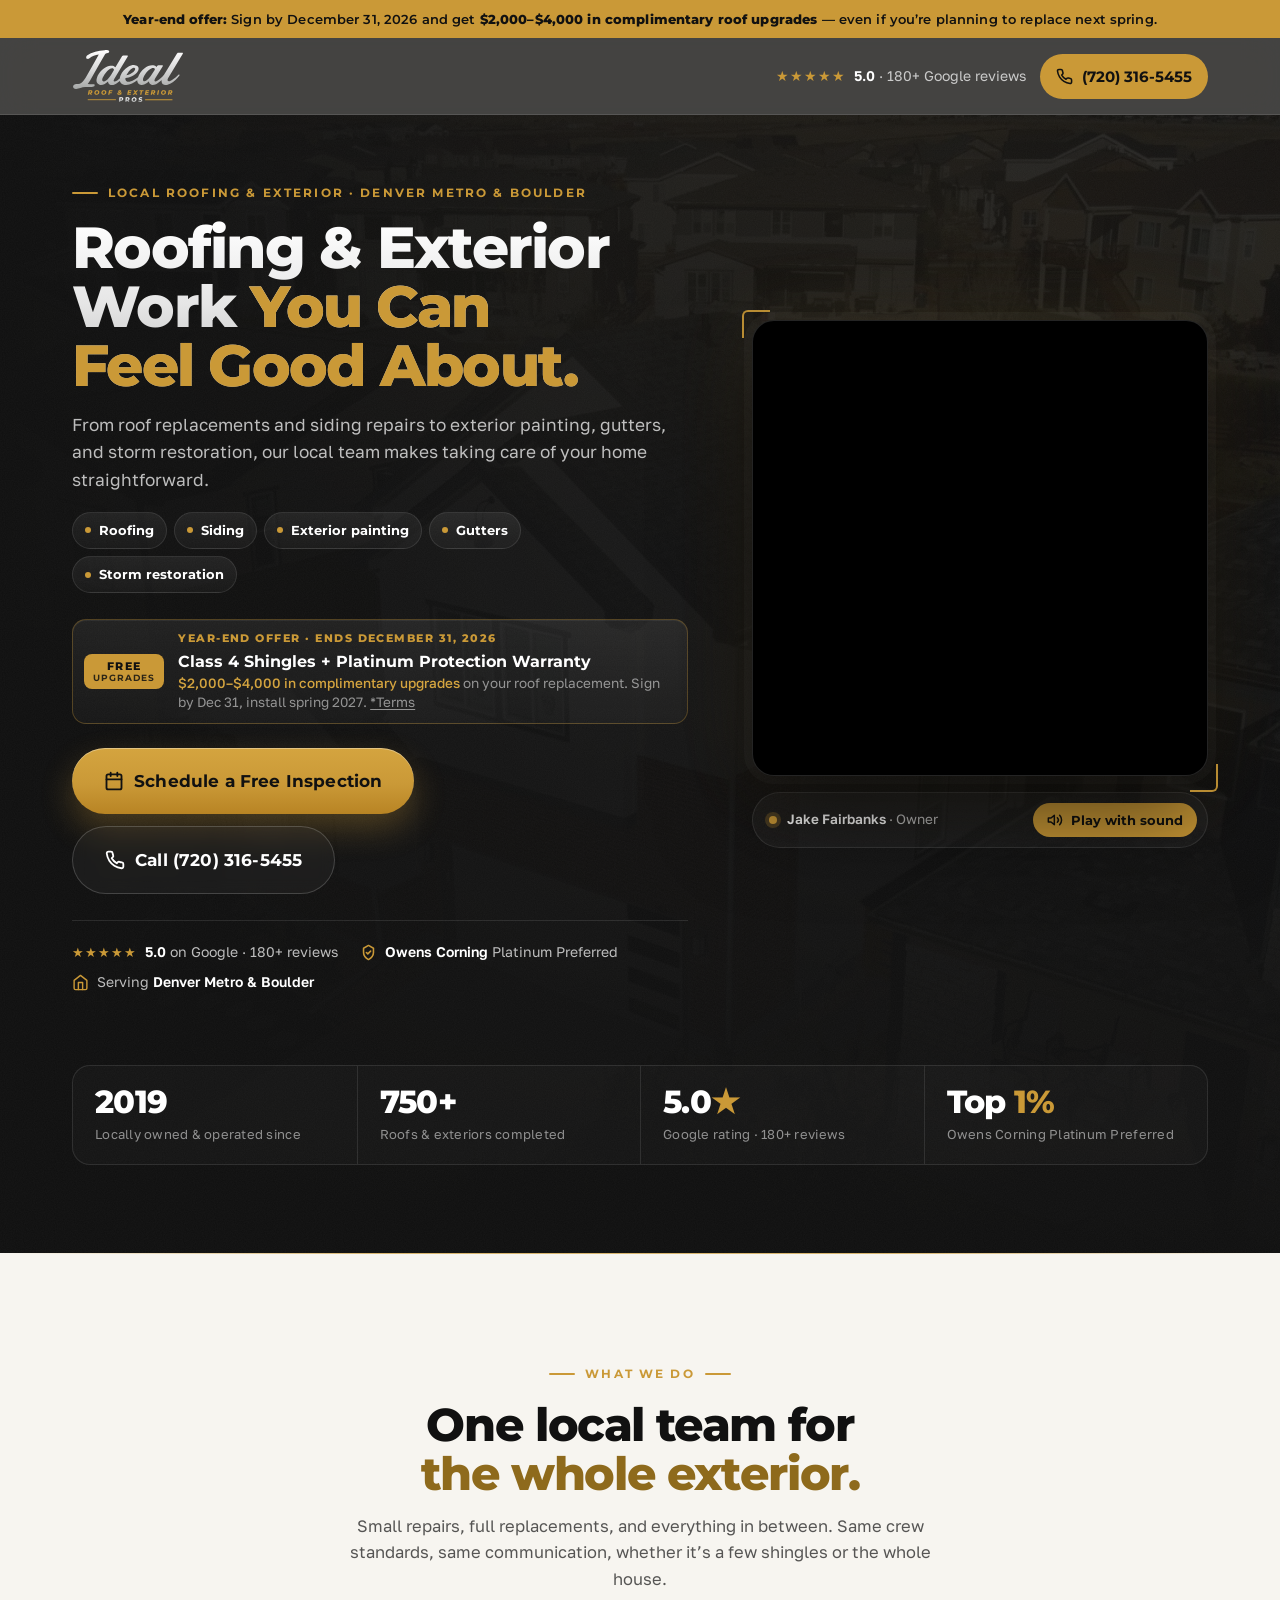
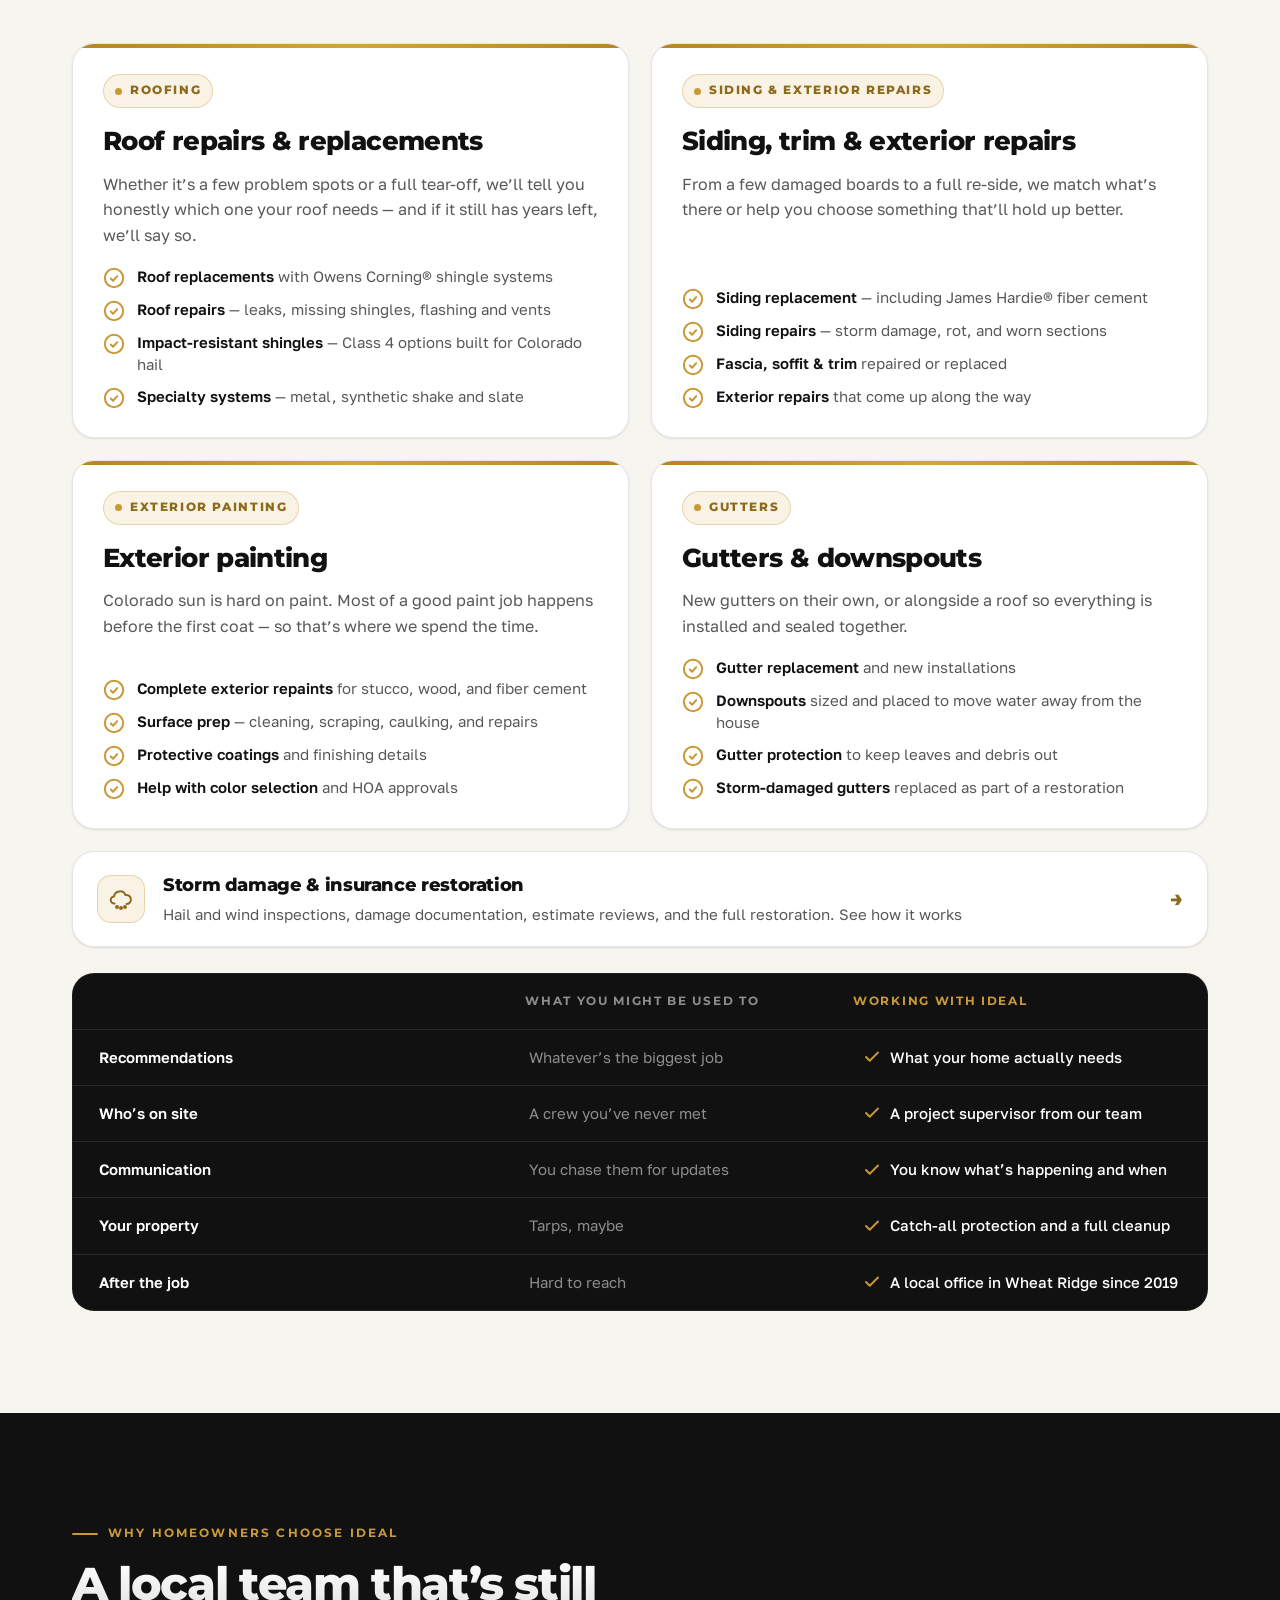
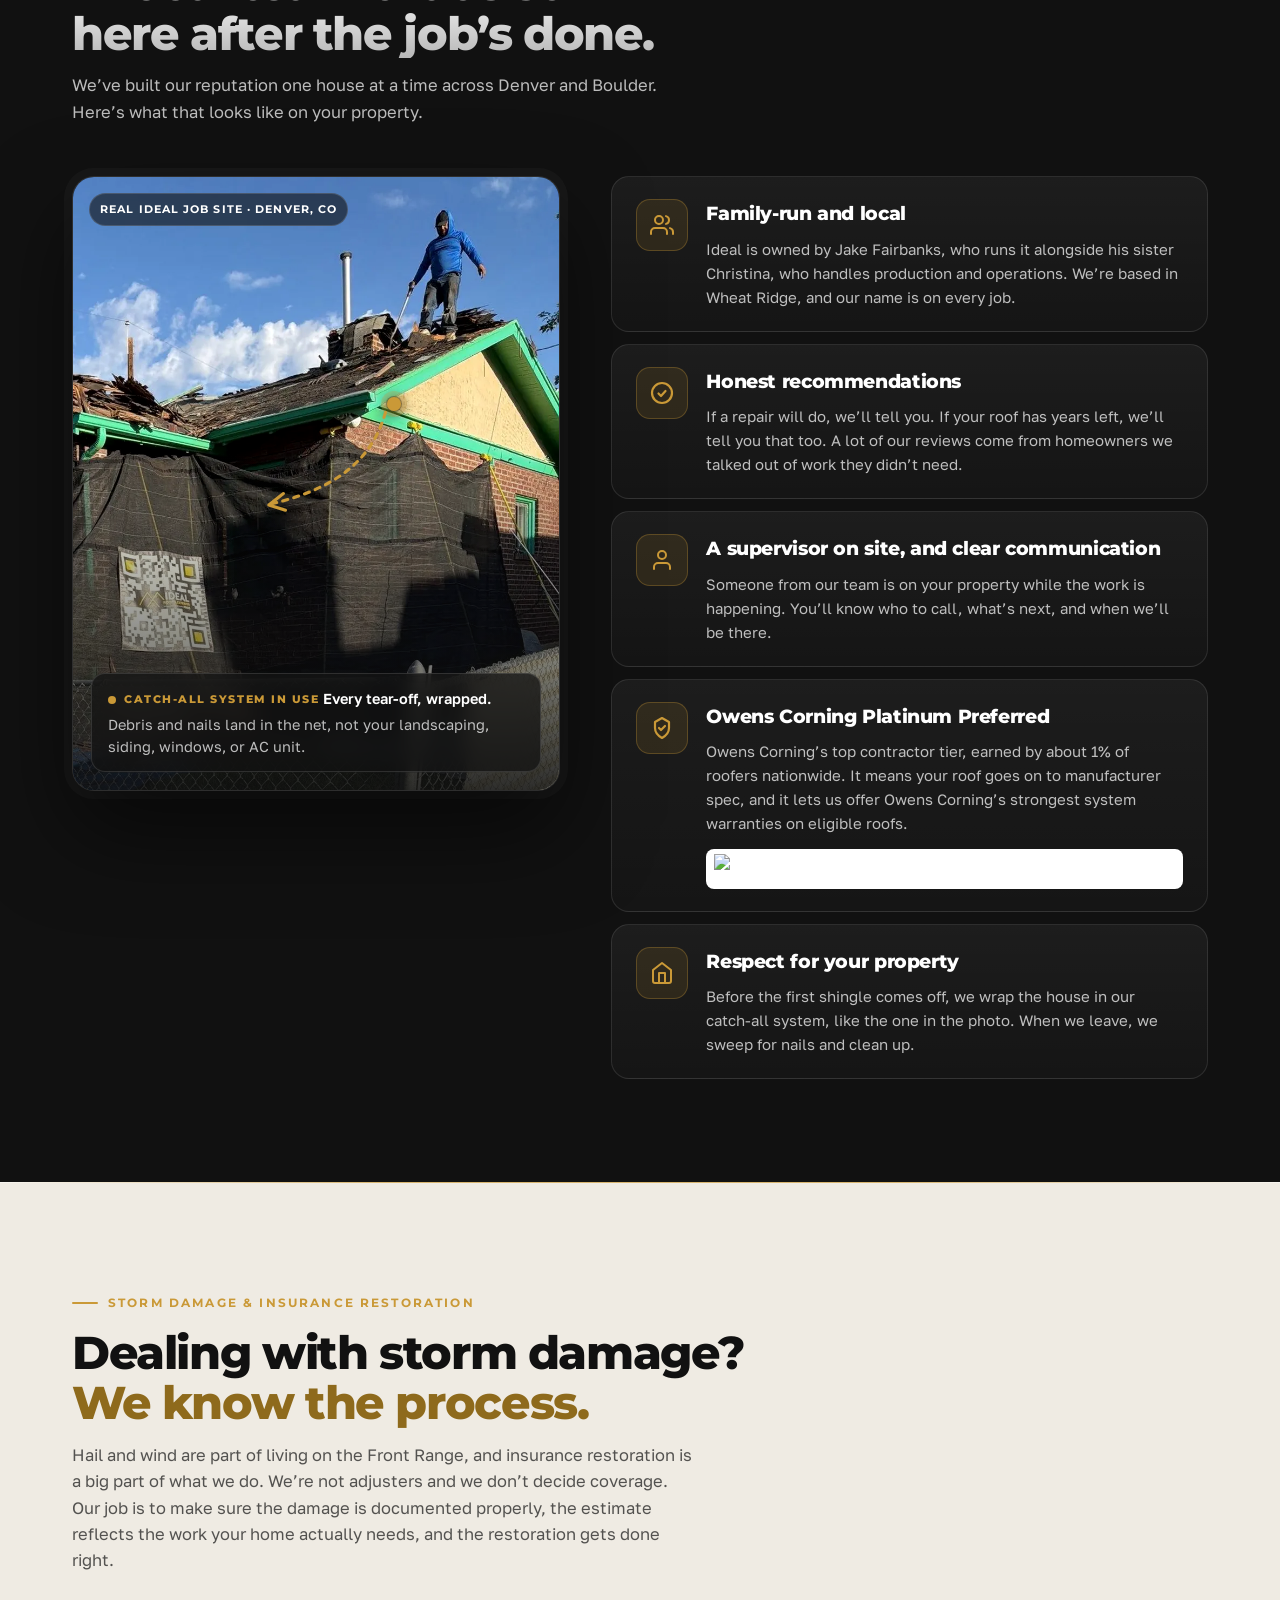
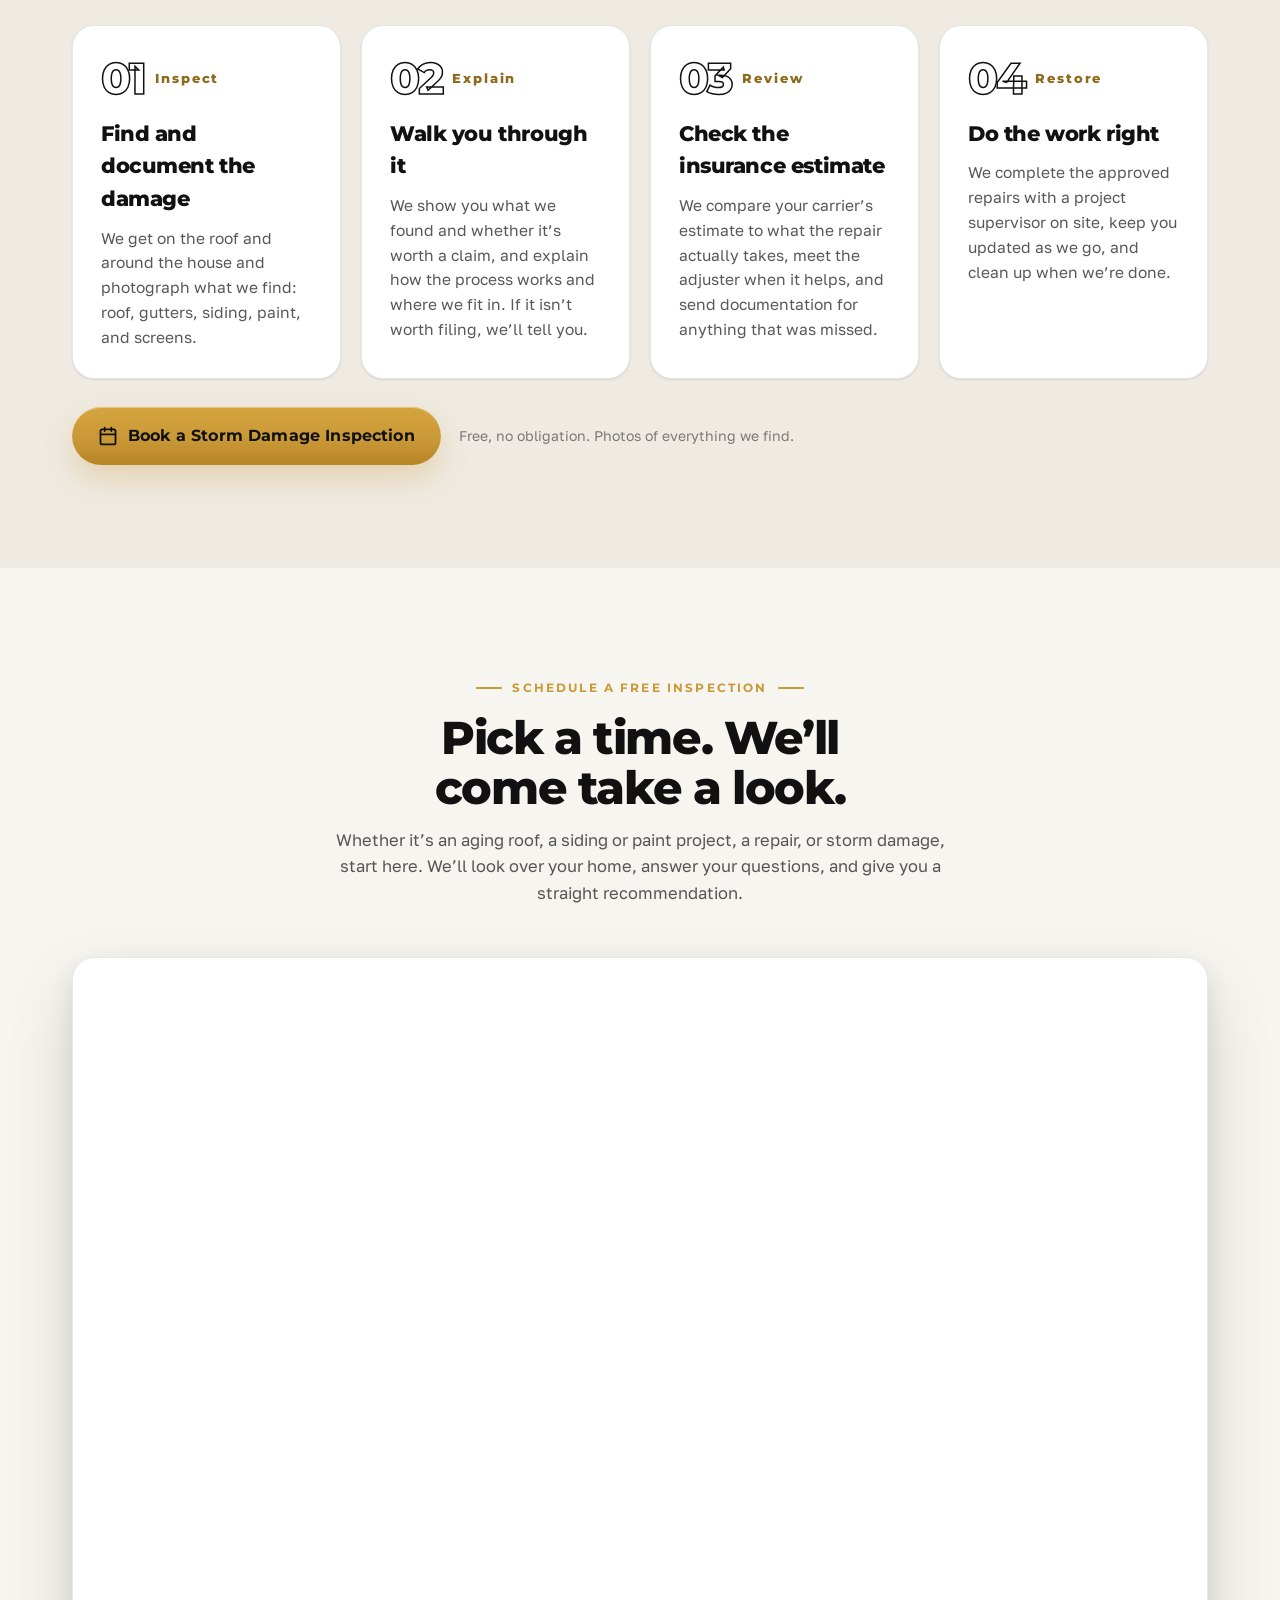
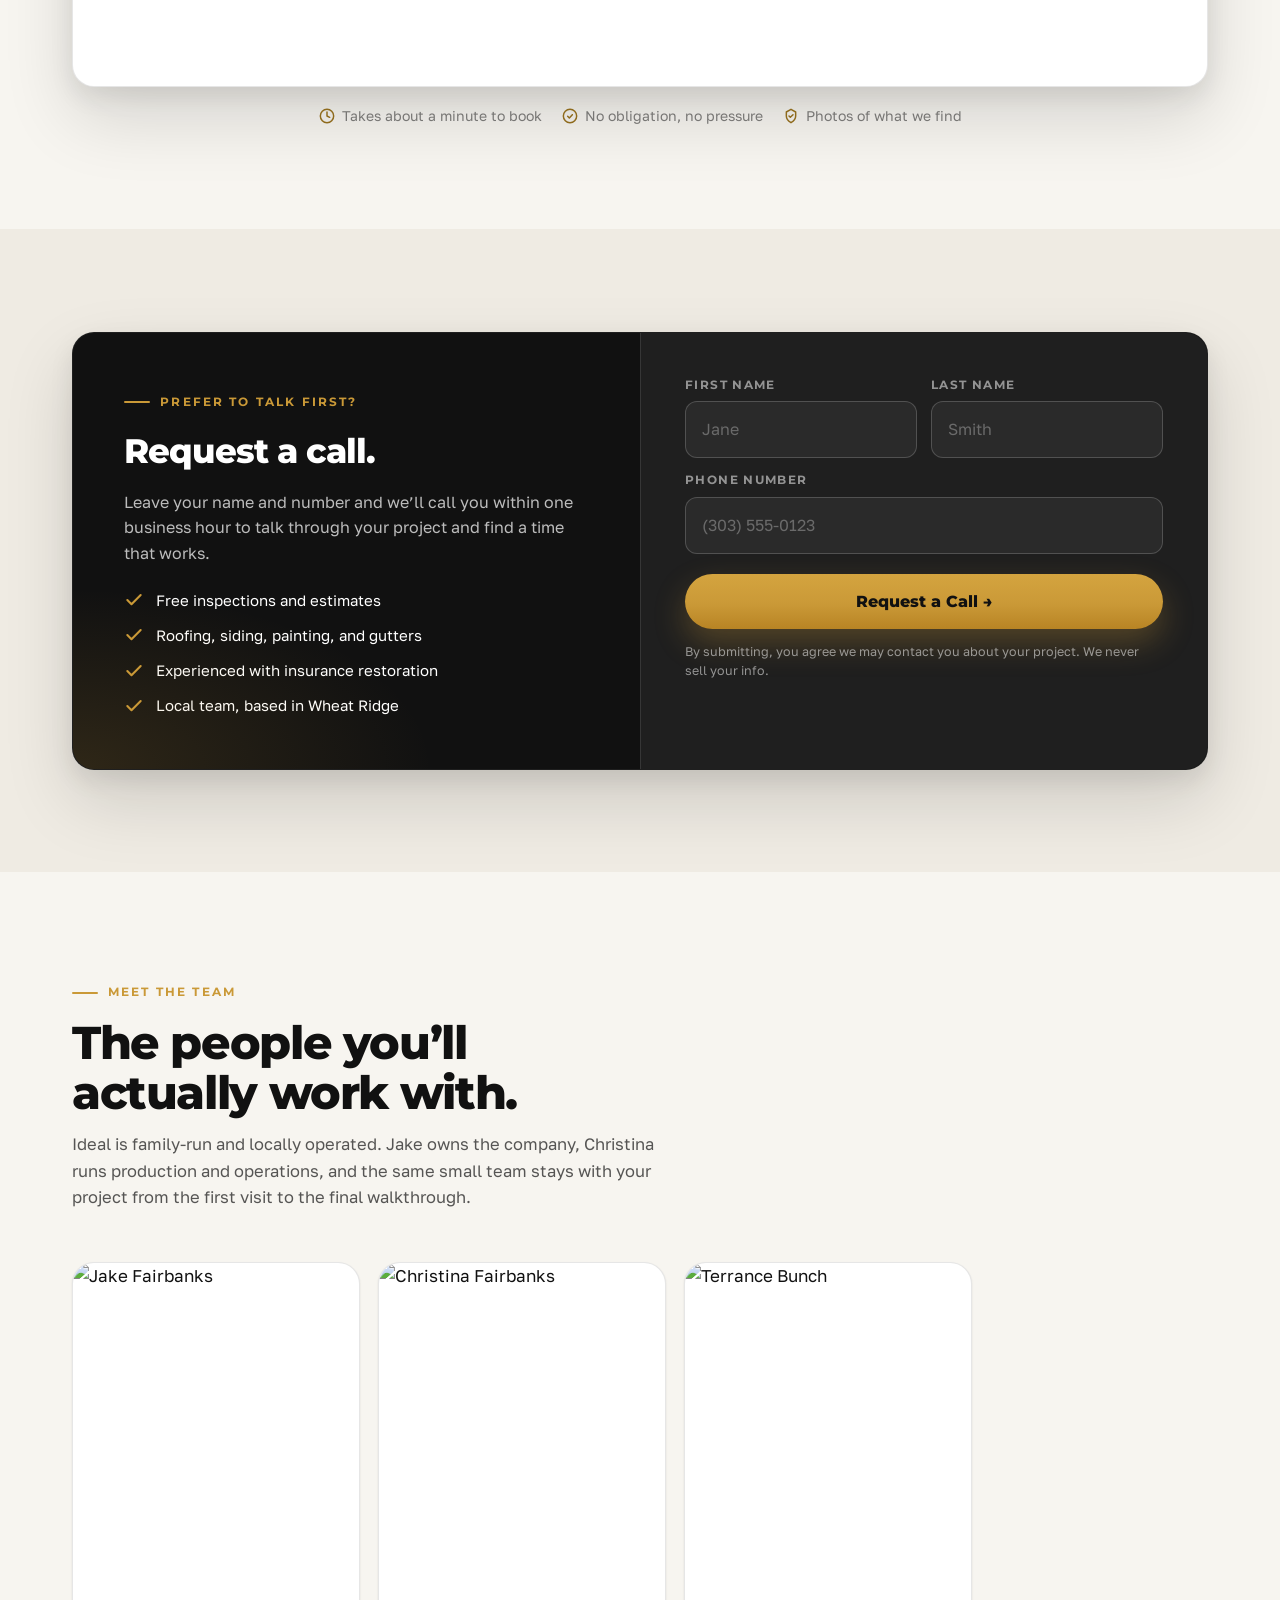
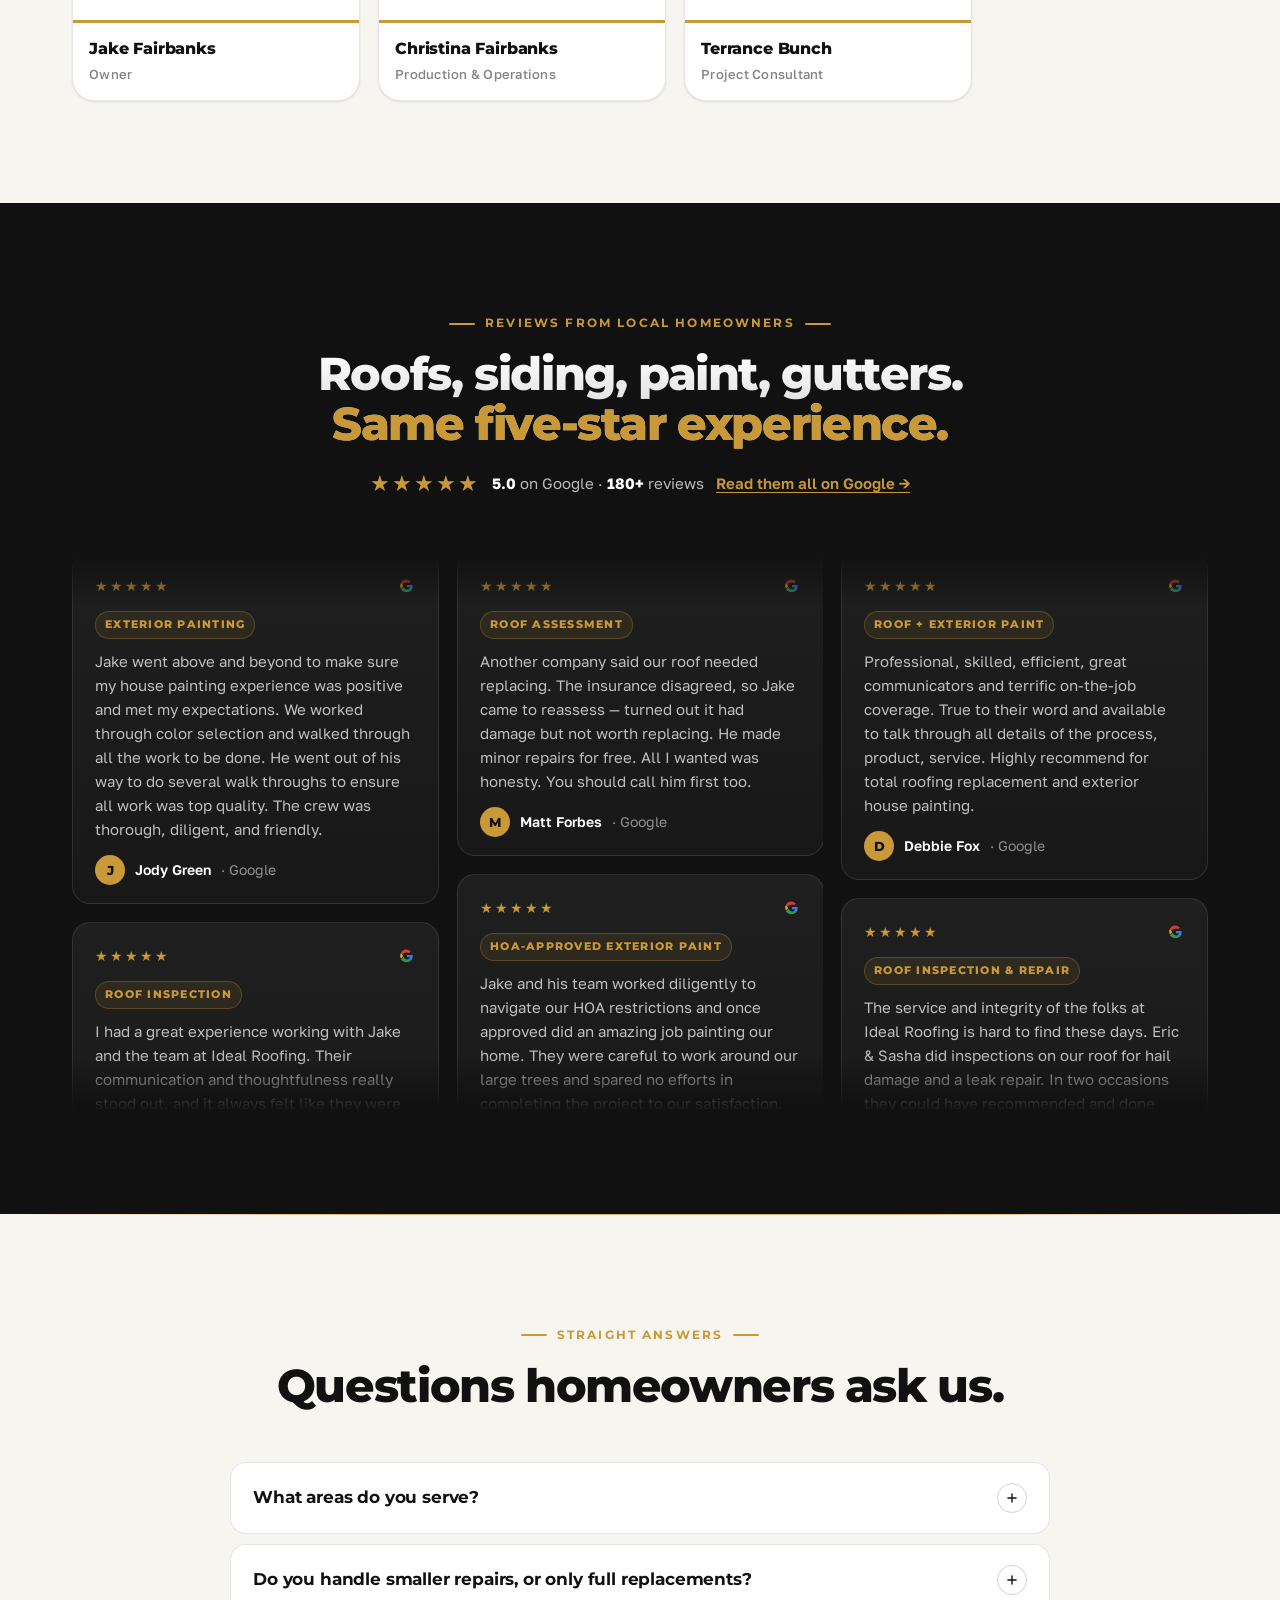
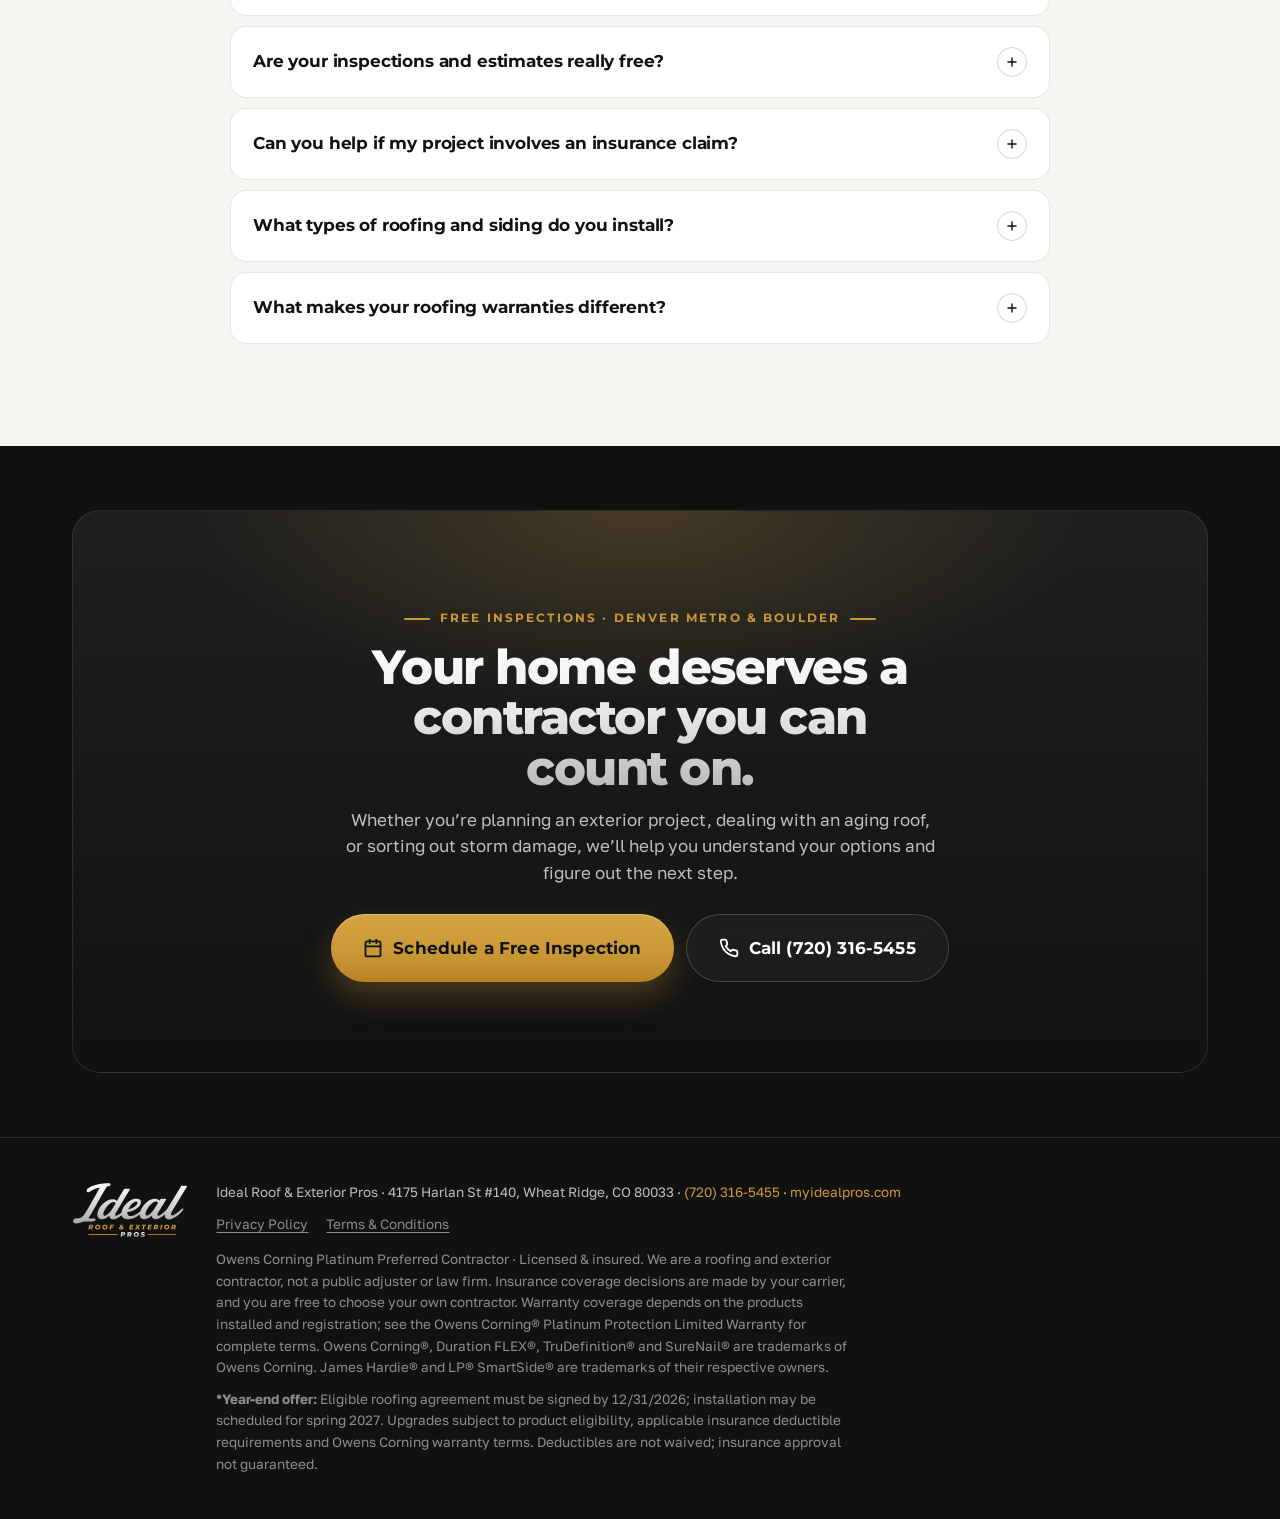
==== commit c490d4d8: "Hero offer: combine Class 4 + Platinum warranty into a single compact card (stacks on phones) Co-Aut" ====
--- a/index.html
+++ b/index.html
@@ -30,7 +30,7 @@
 <link rel="preconnect" href="https://fonts.gstatic.com" crossorigin>
 <link href="https://fonts.googleapis.com/css2?family=Montserrat:wght@700;800&family=Golos+Text:wght@400;500;600&display=swap" rel="stylesheet">
 <link rel="preload" as="image" href="/assets/hero.webp" type="image/webp">
-<link rel="stylesheet" href="/assets/site.css?v=eac99e87">
+<link rel="stylesheet" href="/assets/site.css?v=4916c85c">
 <link href="https://assets.calendly.com/assets/external/widget.css" rel="stylesheet">
 
 <!-- Meta Pixel -->
@@ -91,25 +91,14 @@
         </nav>
 
         <div class="offer-stack" id="promo" aria-label="Year-end offer">
-          <div class="promo-head">
-            <span class="promo-title"><span class="promo-dot"></span><span>Year-end offer · <span class="promo-value">$2,000–$4,000</span> in complimentary upgrades</span></span>
-            <span class="promo-dates">Offer ends <strong>December 31, 2026</strong> · Install spring 2027</span>
-          </div>
-          <a href="#book" class="offer-pill">
-            <span class="tag">FREE<small>UPGRADE</small></span>
+          <div class="offer-pill promo-card">
+            <span class="tag">FREE<small>UPGRADES</small></span>
             <span>
-              <span class="t">Class 4 Impact-Resistant Shingles</span>
-              <span class="d">Owens Corning impact-rated shingles at no added charge — <em>built for Colorado hail.</em></span>
+              <span class="promo-kicker">Year-end offer · Ends December 31, 2026</span>
+              <span class="t">Class 4 Shingles + Platinum Protection Warranty</span>
+              <span class="d"><em>$2,000–$4,000 in complimentary upgrades</em> on your roof replacement. Sign by Dec 31, install spring 2027. <a href="#promo-terms">*Terms</a></span>
             </span>
-          </a>
-          <a href="#book" class="offer-pill">
-            <span class="tag">FREE<small>UPGRADE</small></span>
-            <span>
-              <span class="t">Platinum Protection Warranty</span>
-              <span class="d">25 years of workmanship coverage <em>backed by Owens Corning.*</em></span>
-            </span>
-          </a>
-          <p class="promo-fine">Sign your roofing agreement by December 31, 2026 to lock in the upgrades, even if you’re planning to replace next spring. <a href="#promo-terms">*Terms</a></p>
+          </div>
         </div>
 
         <div class="hero-actions">
--- a/assets/site.css
+++ b/assets/site.css
@@ -584,6 +584,11 @@
 .promo-fine a { color: var(--gold); text-decoration: underline; text-underline-offset: 3px; }
 #promo-terms { margin-top: 10px; }
 .offer-stack .offer-pill { border-color: rgba(202,153,55,.32); }
+.promo-card { align-items: center; }
+.promo-card:hover { transform: none; }
+.promo-kicker { display: block; margin-bottom: 4px; font-family: var(--font-display); font-size: 10.5px; font-weight: 800; letter-spacing: .14em; text-transform: uppercase; color: var(--gold); }
+.promo-card .d a { color: var(--text-on-dark-muted); text-decoration: underline; text-underline-offset: 2px; white-space: nowrap; }
+@media (max-width: 560px) { .promo-card.offer-pill { grid-template-columns: 1fr; gap: 10px; padding: 14px 16px; } .promo-card .tag { width: max-content; flex-direction: row; gap: 6px; align-items: baseline; } }
 
 /* Mobile hero order: headline → video → offer → services → CTAs.
    Keeps Jake's video near the top on phones even with the promo in the hero. */
